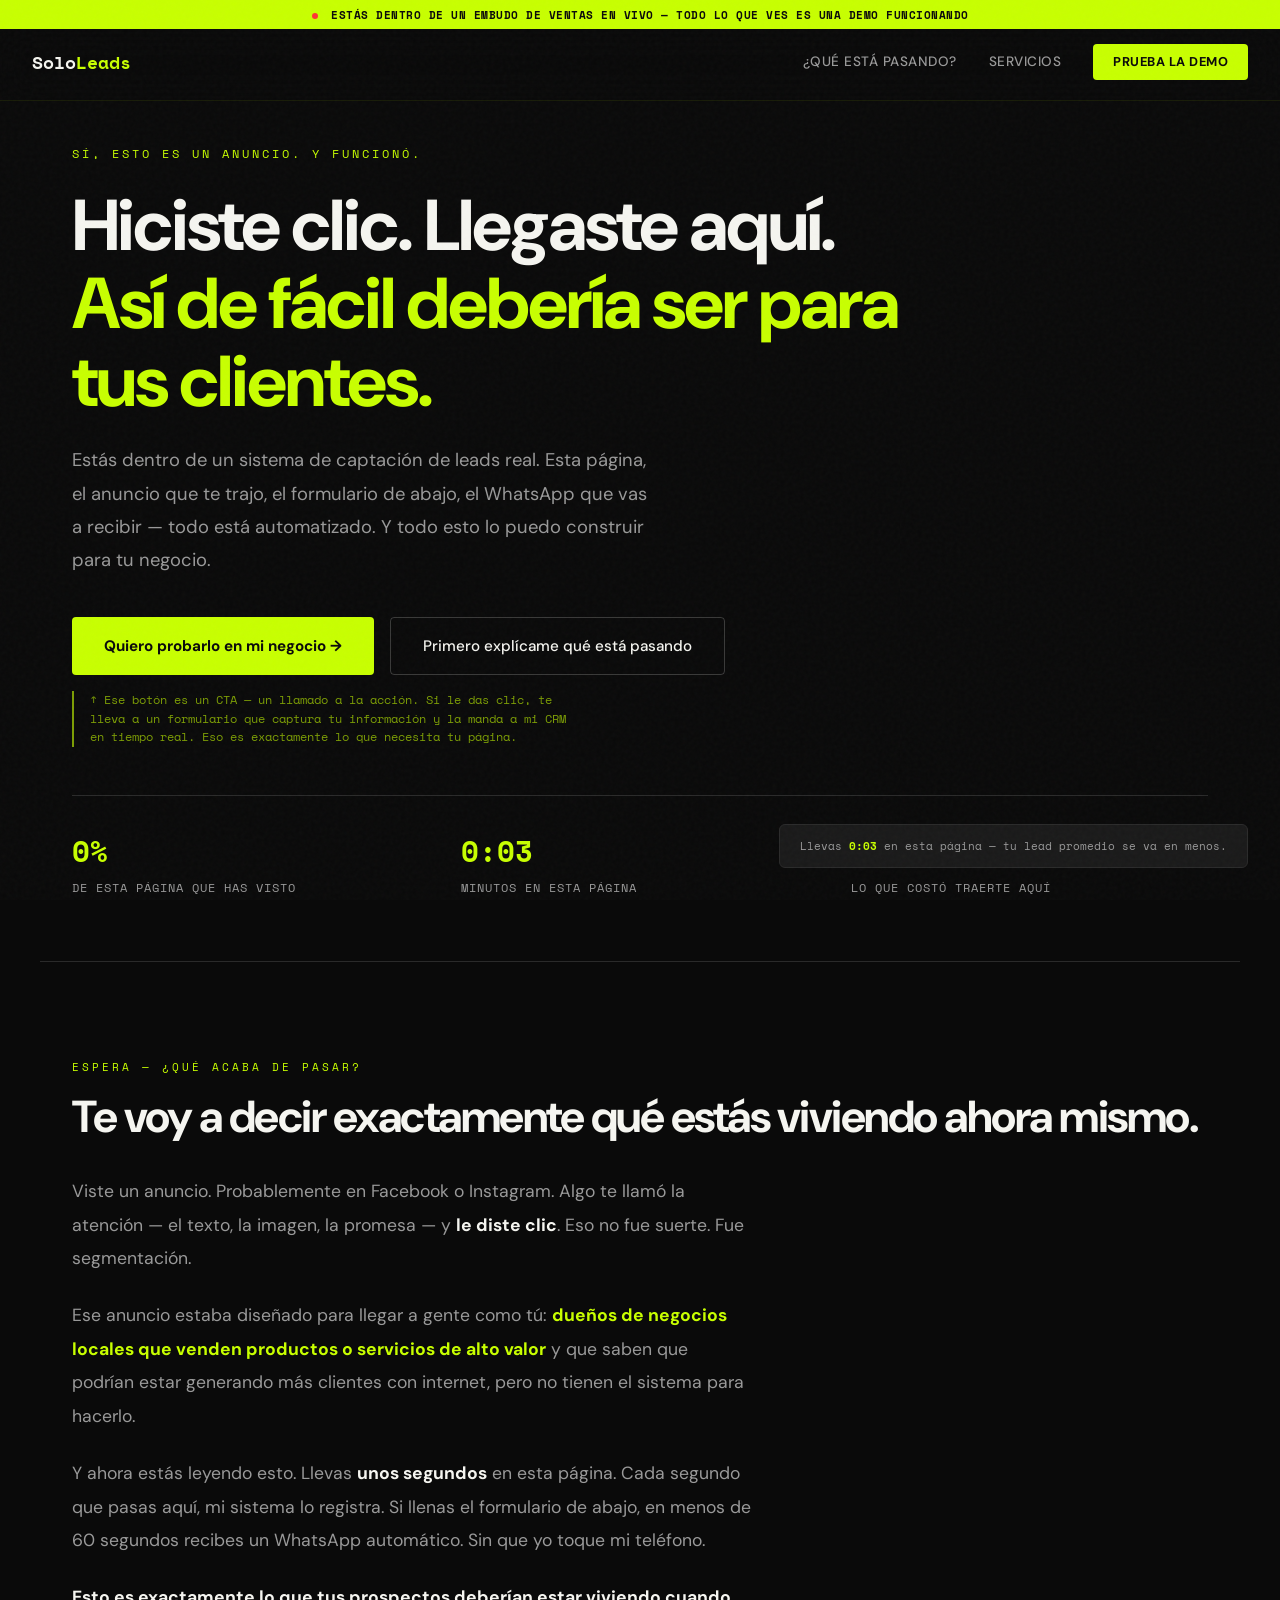
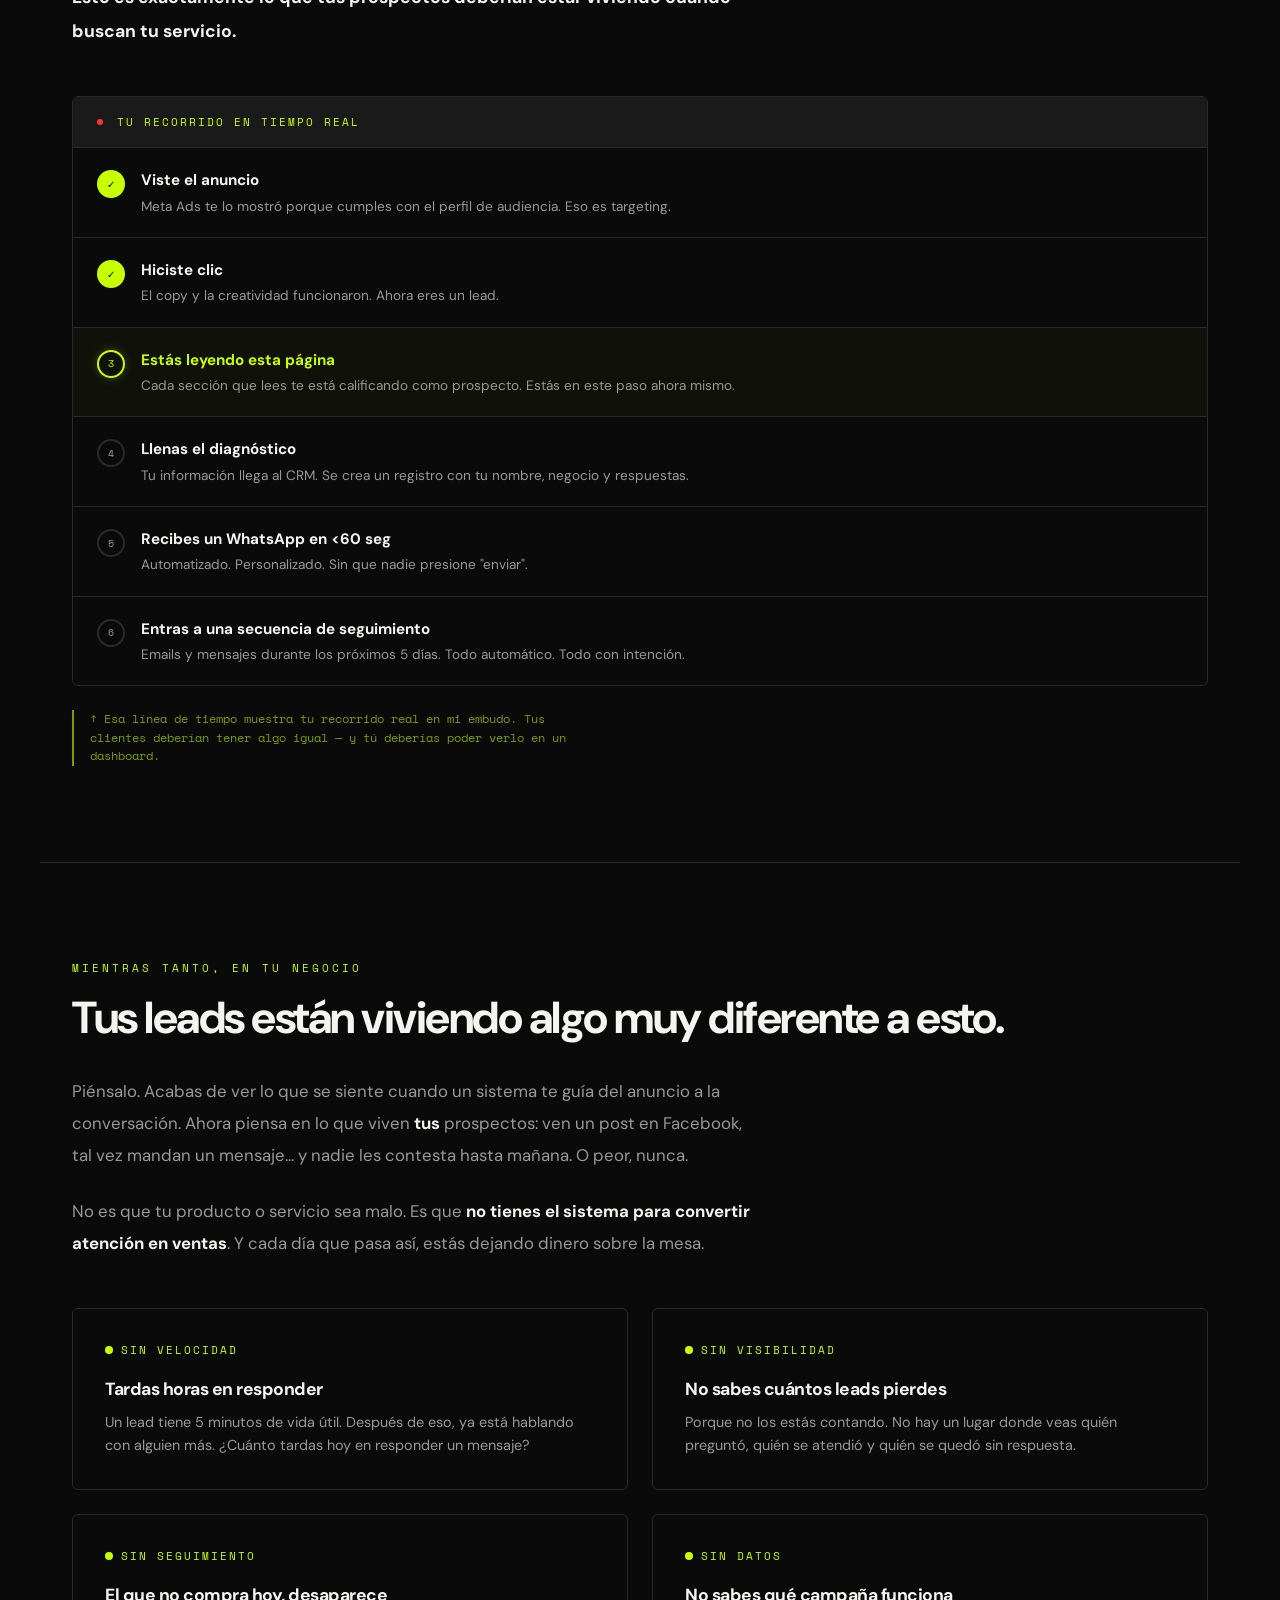
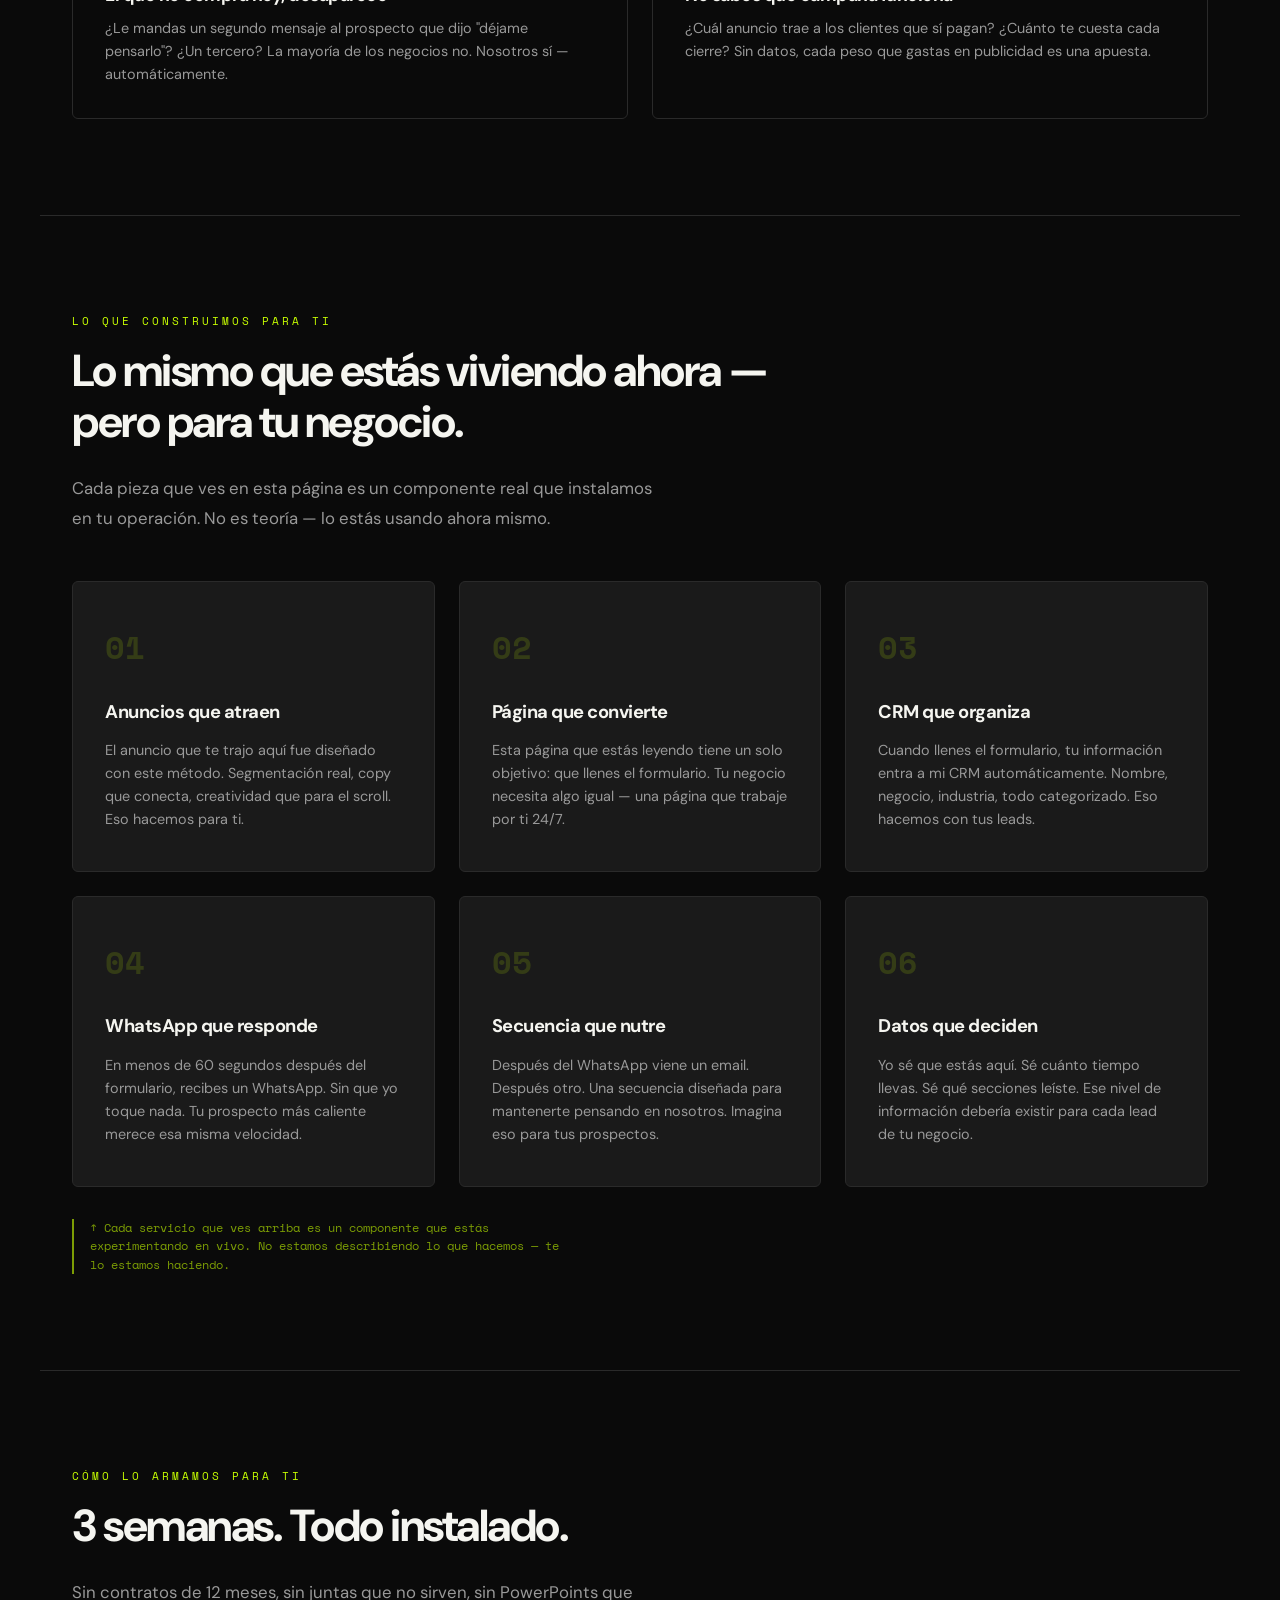
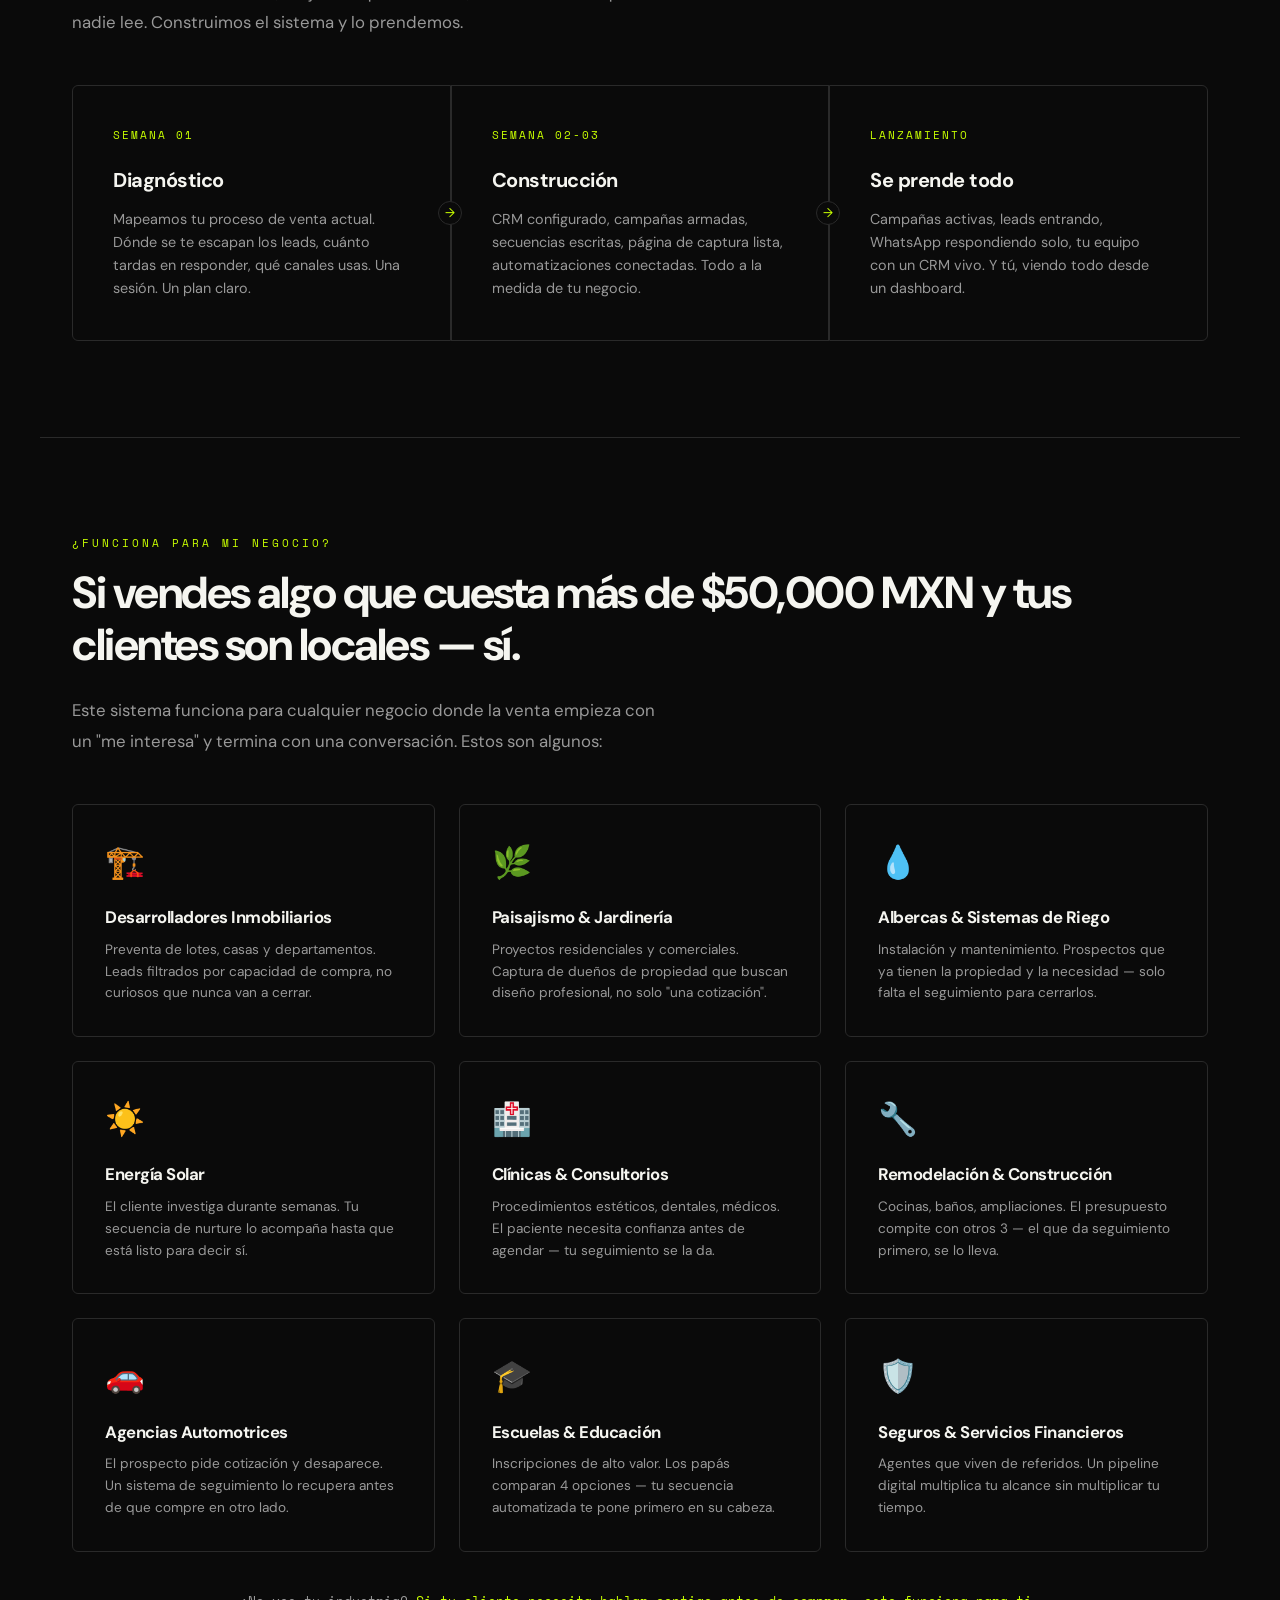
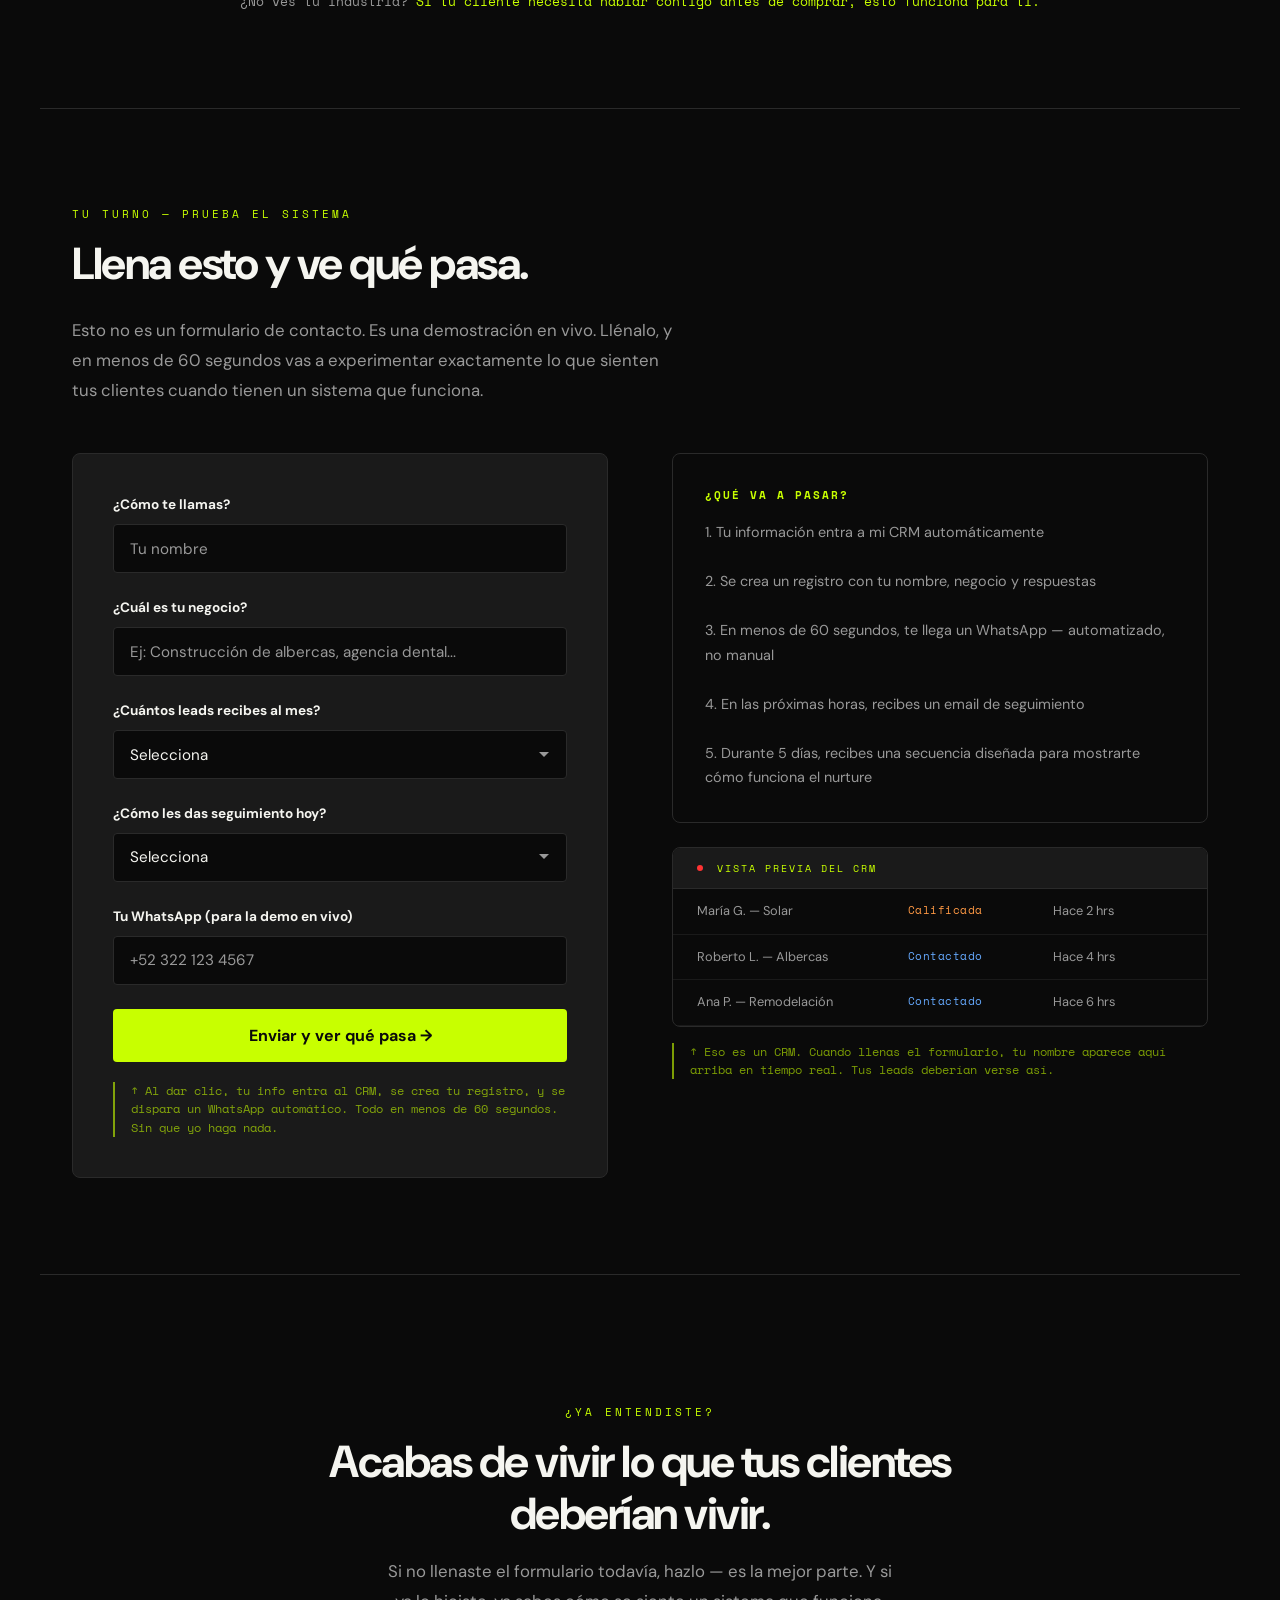
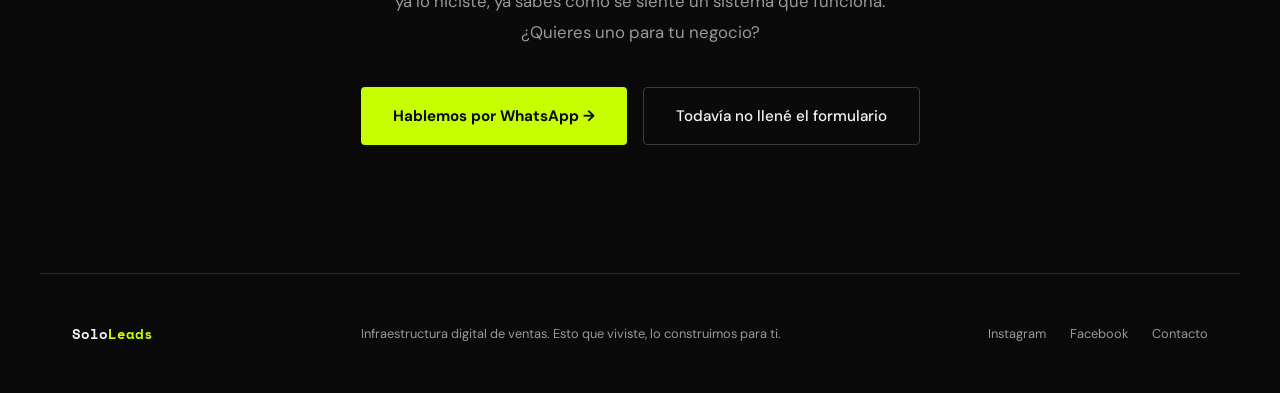
==== index.html @ e49465b1 "Extract CSS to styles.css and clean up HTML Co-Authored-By: Claude Sonnet 4.6 <noreply@anthropic.com" ====
<!DOCTYPE html>
<html lang="es">
<head>
    <meta charset="UTF-8">
    <meta name="viewport" content="width=device-width, initial-scale=1.0">
    <title>SoloLeads — Estás viendo una demo en vivo</title>
    <link rel="preconnect" href="https://fonts.googleapis.com">
    <link rel="preconnect" href="https://fonts.gstatic.com" crossorigin>
    <link href="https://fonts.googleapis.com/css2?family=DM+Sans:ital,opsz,wght@0,9..40,400;0,9..40,500;0,9..40,700;1,9..40,400&family=Space+Mono:wght@400;700&display=swap" rel="stylesheet">
    <link rel="stylesheet" href="styles.css">
    <!-- Start of HubSpot Embed Code -->
    <script type="text/javascript" id="hs-script-loader" async defer src="//js-na1.hs-scripts.com/51205225.js"></script>
    <!-- End of HubSpot Embed Code -->
</head>
<body>

    <!-- LIVE TICKER -->
    <div class="live-ticker">
        <span class="live-dot"></span>
        ESTÁS DENTRO DE UN EMBUDO DE VENTAS EN VIVO — TODO LO QUE VES ES UNA DEMO FUNCIONANDO
    </div>

    <!-- NAV -->
    <nav style="top: 24px;">
        <div class="logo">Solo<span>Leads</span></div>
        <div class="nav-links">
            <a href="#que-paso">¿Qué está pasando?</a>
            <a href="#servicios">Servicios</a>
            <a href="#diagnostico" class="nav-cta">Prueba la demo</a>
        </div>
    </nav>

    <!-- TIME ON PAGE -->
    <div class="time-badge">
        Llevas <span id="timeOnPage">0:00</span> en esta página — tu lead promedio se va en menos.
    </div>

    <!-- HERO -->
    <div class="hero">
        <div class="hero-tag">Sí, esto es un anuncio. Y funcionó.</div>
        <h1>Hiciste clic. Llegaste aquí. <em>Así de fácil debería ser para tus clientes.</em></h1>
        <p class="hero-sub">Estás dentro de un sistema de captación de leads real. Esta página, el anuncio que te trajo, el formulario de abajo, el WhatsApp que vas a recibir — todo está automatizado. Y todo esto lo puedo construir para tu negocio.</p>
        <div class="hero-ctas">
            <a href="#diagnostico" class="btn-primary">Quiero probarlo en mi negocio →</a>
            <a href="#que-paso" class="btn-secondary">Primero explícame qué está pasando</a>
        </div>
        <div class="meta-note">
            ↑ Ese botón es un CTA — un llamado a la acción. Si le das clic, te lleva a un formulario que captura tu información y la manda a mi CRM en tiempo real. Eso es exactamente lo que necesita tu página.
        </div>
        <div class="stats-bar">
            <div class="stat-item">
                <div class="stat-num" id="scrollPercent">0%</div>
                <div class="stat-label">De esta página que has visto</div>
            </div>
            <div class="stat-item">
                <div class="stat-num" id="timeOnPageHero">0:00</div>
                <div class="stat-label">Minutos en esta página</div>
            </div>
            <div class="stat-item">
                <div class="stat-num">$—</div>
                <div class="stat-label">Lo que costó traerte aquí</div>
            </div>
        </div>
    </div>

    <!-- FOURTH WALL — WHAT JUST HAPPENED -->
    <section class="fourth-wall reveal" id="que-paso">
        <div class="section-tag">Espera — ¿qué acaba de pasar?</div>
        <h2 class="section-title">Te voy a decir exactamente qué estás viviendo ahora mismo.</h2>
        <div class="fw-narrative">
            <p>Viste un anuncio. Probablemente en Facebook o Instagram. Algo te llamó la atención — el texto, la imagen, la promesa — y <strong>le diste clic</strong>. Eso no fue suerte. Fue segmentación.</p>
            <p>Ese anuncio estaba diseñado para llegar a gente como tú: <span class="highlight">dueños de negocios locales que venden productos o servicios de alto valor</span> y que saben que podrían estar generando más clientes con internet, pero no tienen el sistema para hacerlo.</p>
            <p>Y ahora estás leyendo esto. Llevas <strong id="inlineTime">unos segundos</strong> en esta página. Cada segundo que pasas aquí, mi sistema lo registra. Si llenas el formulario de abajo, en menos de 60 segundos recibes un WhatsApp automático. Sin que yo toque mi teléfono.</p>
            <p><strong>Esto es exactamente lo que tus prospectos deberían estar viviendo cuando buscan tu servicio.</strong></p>
        </div>

        <!-- LIVE FUNNEL TRACKER -->
        <div class="fw-timeline">
            <div class="fw-timeline-header"><span class="live-dot"></span> Tu recorrido en tiempo real</div>
            <div class="fw-step completed" id="step-ad">
                <div class="fw-step-marker">✓</div>
                <div class="fw-step-content">
                    <h4>Viste el anuncio</h4>
                    <p>Meta Ads te lo mostró porque cumples con el perfil de audiencia. Eso es targeting.</p>
                </div>
            </div>
            <div class="fw-step completed" id="step-click">
                <div class="fw-step-marker">✓</div>
                <div class="fw-step-content">
                    <h4>Hiciste clic</h4>
                    <p>El copy y la creatividad funcionaron. Ahora eres un lead.</p>
                </div>
            </div>
            <div class="fw-step active" id="step-page">
                <div class="fw-step-marker">3</div>
                <div class="fw-step-content">
                    <h4>Estás leyendo esta página</h4>
                    <p>Cada sección que lees te está calificando como prospecto. Estás en este paso ahora mismo.</p>
                </div>
            </div>
            <div class="fw-step" id="step-form">
                <div class="fw-step-marker">4</div>
                <div class="fw-step-content">
                    <h4>Llenas el diagnóstico</h4>
                    <p>Tu información llega al CRM. Se crea un registro con tu nombre, negocio y respuestas.</p>
                </div>
            </div>
            <div class="fw-step" id="step-whatsapp">
                <div class="fw-step-marker">5</div>
                <div class="fw-step-content">
                    <h4>Recibes un WhatsApp en &lt;60 seg</h4>
                    <p>Automatizado. Personalizado. Sin que nadie presione "enviar".</p>
                </div>
            </div>
            <div class="fw-step" id="step-sequence">
                <div class="fw-step-marker">6</div>
                <div class="fw-step-content">
                    <h4>Entras a una secuencia de seguimiento</h4>
                    <p>Emails y mensajes durante los próximos 5 días. Todo automático. Todo con intención.</p>
                </div>
            </div>
        </div>
        <div class="meta-note" style="margin-top: 1.5rem;">
            ↑ Esa línea de tiempo muestra tu recorrido real en mi embudo. Tus clientes deberían tener algo igual — y tú deberías poder verlo en un dashboard.
        </div>
    </section>

    <!-- PROBLEM -->
    <section class="problem reveal" id="problema">
        <div class="section-tag">Mientras tanto, en tu negocio</div>
        <h2 class="section-title">Tus leads están viviendo algo muy diferente a esto.</h2>
        <div class="problem-narrative">
            <p>Piénsalo. Acabas de ver lo que se siente cuando un sistema te guía del anuncio a la conversación. Ahora piensa en lo que viven <strong>tus</strong> prospectos: ven un post en Facebook, tal vez mandan un mensaje... y nadie les contesta hasta mañana. O peor, nunca.</p>
            <p>No es que tu producto o servicio sea malo. Es que <strong>no tienes el sistema para convertir atención en ventas</strong>. Y cada día que pasa así, estás dejando dinero sobre la mesa.</p>
        </div>
        <div class="problem-grid">
            <div class="problem-item">
                <div class="problem-icon">Sin velocidad</div>
                <h3>Tardas horas en responder</h3>
                <p>Un lead tiene 5 minutos de vida útil. Después de eso, ya está hablando con alguien más. ¿Cuánto tardas hoy en responder un mensaje?</p>
            </div>
            <div class="problem-item">
                <div class="problem-icon">Sin visibilidad</div>
                <h3>No sabes cuántos leads pierdes</h3>
                <p>Porque no los estás contando. No hay un lugar donde veas quién preguntó, quién se atendió y quién se quedó sin respuesta.</p>
            </div>
            <div class="problem-item">
                <div class="problem-icon">Sin seguimiento</div>
                <h3>El que no compra hoy, desaparece</h3>
                <p>¿Le mandas un segundo mensaje al prospecto que dijo "déjame pensarlo"? ¿Un tercero? La mayoría de los negocios no. Nosotros sí — automáticamente.</p>
            </div>
            <div class="problem-item">
                <div class="problem-icon">Sin datos</div>
                <h3>No sabes qué campaña funciona</h3>
                <p>¿Cuál anuncio trae a los clientes que sí pagan? ¿Cuánto te cuesta cada cierre? Sin datos, cada peso que gastas en publicidad es una apuesta.</p>
            </div>
        </div>
    </section>

    <!-- SERVICES -->
    <section class="services reveal" id="servicios">
        <div class="section-tag">Lo que construimos para ti</div>
        <h2 class="section-title">Lo mismo que estás viviendo ahora — <br>pero para tu negocio.</h2>
        <p class="section-desc">Cada pieza que ves en esta página es un componente real que instalamos en tu operación. No es teoría — lo estás usando ahora mismo.</p>
        <div class="services-grid">
            <div class="service-card">
                <div class="service-num">01</div>
                <h3>Anuncios que atraen</h3>
                <p>El anuncio que te trajo aquí fue diseñado con este método. Segmentación real, copy que conecta, creatividad que para el scroll. Eso hacemos para ti.</p>
            </div>
            <div class="service-card">
                <div class="service-num">02</div>
                <h3>Página que convierte</h3>
                <p>Esta página que estás leyendo tiene un solo objetivo: que llenes el formulario. Tu negocio necesita algo igual — una página que trabaje por ti 24/7.</p>
            </div>
            <div class="service-card">
                <div class="service-num">03</div>
                <h3>CRM que organiza</h3>
                <p>Cuando llenes el formulario, tu información entra a mi CRM automáticamente. Nombre, negocio, industria, todo categorizado. Eso hacemos con tus leads.</p>
            </div>
            <div class="service-card">
                <div class="service-num">04</div>
                <h3>WhatsApp que responde</h3>
                <p>En menos de 60 segundos después del formulario, recibes un WhatsApp. Sin que yo toque nada. Tu prospecto más caliente merece esa misma velocidad.</p>
            </div>
            <div class="service-card">
                <div class="service-num">05</div>
                <h3>Secuencia que nutre</h3>
                <p>Después del WhatsApp viene un email. Después otro. Una secuencia diseñada para mantenerte pensando en nosotros. Imagina eso para tus prospectos.</p>
            </div>
            <div class="service-card">
                <div class="service-num">06</div>
                <h3>Datos que deciden</h3>
                <p>Yo sé que estás aquí. Sé cuánto tiempo llevas. Sé qué secciones leíste. Ese nivel de información debería existir para cada lead de tu negocio.</p>
            </div>
        </div>
        <div class="meta-note" style="margin-top: 2rem;">
            ↑ Cada servicio que ves arriba es un componente que estás experimentando en vivo. No estamos describiendo lo que hacemos — te lo estamos haciendo.
        </div>
    </section>

    <!-- PROCESS -->
    <section class="process reveal" id="proceso">
        <div class="section-tag">Cómo lo armamos para ti</div>
        <h2 class="section-title">3 semanas. Todo instalado.</h2>
        <p class="section-desc">Sin contratos de 12 meses, sin juntas que no sirven, sin PowerPoints que nadie lee. Construimos el sistema y lo prendemos.</p>
        <div class="process-steps">
            <div class="step">
                <div class="step-num">Semana 01</div>
                <h3>Diagnóstico</h3>
                <p>Mapeamos tu proceso de venta actual. Dónde se te escapan los leads, cuánto tardas en responder, qué canales usas. Una sesión. Un plan claro.</p>
                <div class="step-arrow">→</div>
            </div>
            <div class="step">
                <div class="step-num">Semana 02-03</div>
                <h3>Construcción</h3>
                <p>CRM configurado, campañas armadas, secuencias escritas, página de captura lista, automatizaciones conectadas. Todo a la medida de tu negocio.</p>
                <div class="step-arrow">→</div>
            </div>
            <div class="step">
                <div class="step-num">Lanzamiento</div>
                <h3>Se prende todo</h3>
                <p>Campañas activas, leads entrando, WhatsApp respondiendo solo, tu equipo con un CRM vivo. Y tú, viendo todo desde un dashboard.</p>
            </div>
        </div>
    </section>

    <!-- INDUSTRIES -->
    <section class="industries reveal" id="industrias">
        <div class="section-tag">¿Funciona para mi negocio?</div>
        <h2 class="section-title">Si vendes algo que cuesta más de $50,000 MXN y tus clientes son locales — sí.</h2>
        <p class="section-desc">Este sistema funciona para cualquier negocio donde la venta empieza con un "me interesa" y termina con una conversación. Estos son algunos:</p>
        <div class="industries-grid">
            <div class="industry-card">
                <div class="industry-emoji">🏗️</div>
                <h3>Desarrolladores Inmobiliarios</h3>
                <p>Preventa de lotes, casas y departamentos. Leads filtrados por capacidad de compra, no curiosos que nunca van a cerrar.</p>
            </div>
            <div class="industry-card">
                <div class="industry-emoji">🌿</div>
                <h3>Paisajismo & Jardinería</h3>
                <p>Proyectos residenciales y comerciales. Captura de dueños de propiedad que buscan diseño profesional, no solo "una cotización".</p>
            </div>
            <div class="industry-card">
                <div class="industry-emoji">💧</div>
                <h3>Albercas & Sistemas de Riego</h3>
                <p>Instalación y mantenimiento. Prospectos que ya tienen la propiedad y la necesidad — solo falta el seguimiento para cerrarlos.</p>
            </div>
            <div class="industry-card">
                <div class="industry-emoji">☀️</div>
                <h3>Energía Solar</h3>
                <p>El cliente investiga durante semanas. Tu secuencia de nurture lo acompaña hasta que está listo para decir sí.</p>
            </div>
            <div class="industry-card">
                <div class="industry-emoji">🏥</div>
                <h3>Clínicas & Consultorios</h3>
                <p>Procedimientos estéticos, dentales, médicos. El paciente necesita confianza antes de agendar — tu seguimiento se la da.</p>
            </div>
            <div class="industry-card">
                <div class="industry-emoji">🔧</div>
                <h3>Remodelación & Construcción</h3>
                <p>Cocinas, baños, ampliaciones. El presupuesto compite con otros 3 — el que da seguimiento primero, se lo lleva.</p>
            </div>
            <div class="industry-card">
                <div class="industry-emoji">🚗</div>
                <h3>Agencias Automotrices</h3>
                <p>El prospecto pide cotización y desaparece. Un sistema de seguimiento lo recupera antes de que compre en otro lado.</p>
            </div>
            <div class="industry-card">
                <div class="industry-emoji">🎓</div>
                <h3>Escuelas & Educación</h3>
                <p>Inscripciones de alto valor. Los papás comparan 4 opciones — tu secuencia automatizada te pone primero en su cabeza.</p>
            </div>
            <div class="industry-card">
                <div class="industry-emoji">🛡️</div>
                <h3>Seguros & Servicios Financieros</h3>
                <p>Agentes que viven de referidos. Un pipeline digital multiplica tu alcance sin multiplicar tu tiempo.</p>
            </div>
        </div>
        <div class="industries-note">¿No ves tu industria? <span>Si tu cliente necesita hablar contigo antes de comprar, esto funciona para ti.</span></div>
    </section>

    <!-- DIAGNOSTIC FORM — THE LIVE DEMO -->
    <section class="diagnostic reveal" id="diagnostico">
        <div class="section-tag">Tu turno — prueba el sistema</div>
        <h2 class="section-title">Llena esto y ve qué pasa.</h2>
        <p class="section-desc">Esto no es un formulario de contacto. Es una demostración en vivo. Llénalo, y en menos de 60 segundos vas a experimentar exactamente lo que sienten tus clientes cuando tienen un sistema que funciona.</p>

        <div class="diagnostic-wrapper">
            <div>
                <div class="diag-form" id="diagForm">
                    <div class="diag-field">
                        <label>¿Cómo te llamas?</label>
                        <input type="text" placeholder="Tu nombre" id="fieldName">
                    </div>
                    <div class="diag-field">
                        <label>¿Cuál es tu negocio?</label>
                        <input type="text" placeholder="Ej: Construcción de albercas, agencia dental..." id="fieldBiz">
                    </div>
                    <div class="diag-field">
                        <label>¿Cuántos leads recibes al mes?</label>
                        <select id="fieldLeads">
                            <option value="" disabled selected>Selecciona</option>
                            <option value="0-10">0-10 (casi nada)</option>
                            <option value="10-30">10-30 (algunos)</option>
                            <option value="30-100">30-100 (buen flujo)</option>
                            <option value="100+">100+ (bastantes)</option>
                        </select>
                    </div>
                    <div class="diag-field">
                        <label>¿Cómo les das seguimiento hoy?</label>
                        <select id="fieldFollowup">
                            <option value="" disabled selected>Selecciona</option>
                            <option value="manual">Manual — cuando me acuerdo</option>
                            <option value="whatsapp">Les mando WhatsApp uno por uno</option>
                            <option value="crm">Tengo un CRM básico</option>
                            <option value="nada">Honestamente... no les doy</option>
                        </select>
                    </div>
                    <div class="diag-field">
                        <label>Tu WhatsApp (para la demo en vivo)</label>
                        <input type="tel" placeholder="+52 322 123 4567" id="fieldPhone">
                    </div>
                    <button class="diag-submit" onclick="submitDiag()">Enviar y ver qué pasa →</button>
                    <div class="meta-note" style="margin-top: 1.25rem;">
                        ↑ Al dar clic, tu info entra al CRM, se crea tu registro, y se dispara un WhatsApp automático. Todo en menos de 60 segundos. Sin que yo haga nada.
                    </div>
                </div>
            </div>

            <div class="diag-sidebar">
                <div class="diag-sidebar-card">
                    <h4>¿Qué va a pasar?</h4>
                    <p>1. Tu información entra a mi CRM automáticamente<br><br>2. Se crea un registro con tu nombre, negocio y respuestas<br><br>3. En menos de 60 segundos, te llega un WhatsApp — automatizado, no manual<br><br>4. En las próximas horas, recibes un email de seguimiento<br><br>5. Durante 5 días, recibes una secuencia diseñada para mostrarte cómo funciona el nurture</p>
                </div>

                <div class="crm-preview">
                    <div class="crm-header"><span class="live-dot"></span> Vista previa del CRM</div>
                    <div class="crm-row">
                        <span>María G. — Solar</span>
                        <span class="status status-qualified">Calificada</span>
                        <span>Hace 2 hrs</span>
                    </div>
                    <div class="crm-row">
                        <span>Roberto L. — Albercas</span>
                        <span class="status status-contacted">Contactado</span>
                        <span>Hace 4 hrs</span>
                    </div>
                    <div class="crm-row you" id="crmYou" style="display: none;">
                        <span id="crmYouName">Tú — Tu negocio</span>
                        <span class="status status-new">● Nuevo</span>
                        <span>Ahora</span>
                    </div>
                    <div class="crm-row">
                        <span>Ana P. — Remodelación</span>
                        <span class="status status-contacted">Contactado</span>
                        <span>Hace 6 hrs</span>
                    </div>
                </div>
                <div class="meta-note" style="margin-top: 1rem;">
                    ↑ Eso es un CRM. Cuando llenas el formulario, tu nombre aparece aquí arriba en tiempo real. Tus leads deberían verse así.
                </div>
            </div>
        </div>
    </section>

    <!-- CTA -->
    <section class="cta-section reveal" id="contacto">
        <div class="section-tag">¿Ya entendiste?</div>
        <h2 class="section-title">Acabas de vivir lo que tus clientes deberían vivir.</h2>
        <p class="section-desc">Si no llenaste el formulario todavía, hazlo — es la mejor parte. Y si ya lo hiciste, ya sabes cómo se siente un sistema que funciona. ¿Quieres uno para tu negocio?</p>
        <div class="cta-buttons">
            <a href="https://wa.me/TUNUMERO?text=Vi%20la%20demo%20de%20SoloLeads%20y%20quiero%20platicar%20sobre%20mi%20negocio" class="btn-primary" target="_blank">Hablemos por WhatsApp →</a>
            <a href="#diagnostico" class="btn-secondary">Todavía no llené el formulario</a>
        </div>
    </section>

    <!-- FOOTER -->
    <footer>
        <div class="footer-logo">Solo<span>Leads</span></div>
        <div class="footer-text">Infraestructura digital de ventas. Esto que viviste, lo construimos para ti.</div>
        <div class="footer-links">
            <a href="https://instagram.com/sololeads.mx" target="_blank">Instagram</a>
            <a href="https://facebook.com/sololeads.mx" target="_blank">Facebook</a>
            <a href="mailto:hola@sololeads.mx">Contacto</a>
        </div>
    </footer>

    <!-- POST-SUBMIT OVERLAY -->
    <div class="submit-overlay" id="submitOverlay">
        <div class="submit-content">
            <h2>Listo. <em>Ya estás en mi sistema.</em></h2>
            <p>Tu información acaba de entrar a mi CRM. En los próximos segundos, vas a ver cómo se activa cada pieza del embudo — en tiempo real.</p>

            <div class="submit-steps">
                <div class="submit-step done" id="ov-step-1">
                    <div class="submit-step-icon done">✓</div>
                    <span>Formulario recibido — tu registro se creó en el CRM</span>
                </div>
                <div class="submit-step pending" id="ov-step-2">
                    <div class="submit-step-icon">2</div>
                    <span>Enviando WhatsApp automatizado...</span>
                </div>
                <div class="submit-step pending" id="ov-step-3">
                    <div class="submit-step-icon">3</div>
                    <span>Programando secuencia de emails (5 días)</span>
                </div>
                <div class="submit-step pending" id="ov-step-4">
                    <div class="submit-step-icon">4</div>
                    <span>Tu lead score: calculando...</span>
                </div>
            </div>

            <p style="margin-top: 2rem;">Revisa tu WhatsApp. <span class="highlight">Eso es velocidad de respuesta.</span></p>
            <p>Todo lo que acabas de vivir — desde el anuncio hasta este momento — es exactamente lo que construimos para negocios como el tuyo. <strong>¿Quieres uno?</strong></p>

            <div class="cta-buttons" style="margin-top: 2rem;">
                <a href="https://wa.me/TUNUMERO?text=Acabo%20de%20probar%20la%20demo%20de%20SoloLeads%20%E2%80%94%20quiero%20esto%20para%20mi%20negocio" class="btn-primary" target="_blank">Sí, quiero esto para mi negocio →</a>
                <button class="btn-secondary" onclick="closeOverlay()">Cerrar y seguir viendo</button>
            </div>
        </div>
    </div>

    <script>
        // ===== TIME ON PAGE =====
        let seconds = 0;
        function formatTime(s) {
            const m = Math.floor(s / 60);
            const sec = s % 60;
            return m + ':' + (sec < 10 ? '0' : '') + sec;
        }
        setInterval(() => {
            seconds++;
            const t = formatTime(seconds);
            document.getElementById('timeOnPage').textContent = t;
            document.getElementById('timeOnPageHero').textContent = t;

            // Update inline time reference
            const inlineEl = document.getElementById('inlineTime');
            if (seconds < 30) inlineEl.textContent = 'unos segundos';
            else if (seconds < 60) inlineEl.textContent = 'medio minuto';
            else if (seconds < 120) inlineEl.textContent = 'más de un minuto';
            else inlineEl.textContent = 'más de ' + Math.floor(seconds / 60) + ' minutos';
        }, 1000);

        // ===== SCROLL PERCENT =====
        window.addEventListener('scroll', () => {
            const scrollTop = window.scrollY;
            const docHeight = document.documentElement.scrollHeight - window.innerHeight;
            const percent = Math.round((scrollTop / docHeight) * 100);
            document.getElementById('scrollPercent').textContent = percent + '%';
        });

        // ===== SCROLL REVEAL =====
        const reveals = document.querySelectorAll('.reveal');
        const observer = new IntersectionObserver((entries) => {
            entries.forEach(entry => {
                if (entry.isIntersecting) {
                    entry.target.classList.add('active');
                }
            });
        }, { threshold: 0.1 });
        reveals.forEach(el => observer.observe(el));

        // ===== FORM SUBMISSION =====
        function submitDiag() {
            const name = document.getElementById('fieldName').value.trim();
            const biz = document.getElementById('fieldBiz').value.trim();
            const phone = document.getElementById('fieldPhone').value.trim();

            if (!name || !biz || !phone) {
                alert('Llena todos los campos — es parte de la demo.');
                return;
            }

            // Show name in CRM preview
            const crmYou = document.getElementById('crmYou');
            const crmYouName = document.getElementById('crmYouName');
            crmYouName.textContent = name + ' — ' + biz;
            crmYou.style.display = 'grid';

            // Update funnel tracker
            document.getElementById('step-form').classList.add('completed');
            document.getElementById('step-form').querySelector('.fw-step-marker').textContent = '✓';

            // Show overlay
            document.getElementById('submitOverlay').classList.add('visible');

            // Animate overlay steps
            setTimeout(() => {
                const s2 = document.getElementById('ov-step-2');
                s2.classList.remove('pending');
                s2.classList.add('done');
                s2.querySelector('.submit-step-icon').classList.add('done');
                s2.querySelector('.submit-step-icon').textContent = '✓';
                s2.querySelector('span').textContent = 'WhatsApp enviado a ' + phone;

                document.getElementById('step-whatsapp').classList.add('completed');
                document.getElementById('step-whatsapp').querySelector('.fw-step-marker').textContent = '✓';
            }, 2000);

            setTimeout(() => {
                const s3 = document.getElementById('ov-step-3');
                s3.classList.remove('pending');
                s3.classList.add('done');
                s3.querySelector('.submit-step-icon').classList.add('done');
                s3.querySelector('.submit-step-icon').textContent = '✓';
                s3.querySelector('span').textContent = 'Secuencia de 5 emails programada';

                document.getElementById('step-sequence').classList.add('active');
            }, 3500);

            setTimeout(() => {
                const s4 = document.getElementById('ov-step-4');
                s4.classList.remove('pending');
                s4.classList.add('done');
                s4.querySelector('.submit-step-icon').classList.add('done');
                s4.querySelector('.submit-step-icon').textContent = '✓';
                s4.querySelector('span').textContent = 'Lead score: Alta intención — ' + name + ', prioridad de contacto';
            }, 5000);
        }

        function closeOverlay() {
            document.getElementById('submitOverlay').classList.remove('visible');
        }

        // ===== LIVE CRM UPDATE ON NAME INPUT =====
        document.getElementById('fieldName').addEventListener('input', function() {
            const name = this.value.trim();
            const biz = document.getElementById('fieldBiz').value.trim() || 'Tu negocio';
            if (name.length > 1) {
                const crmYou = document.getElementById('crmYou');
                const crmYouName = document.getElementById('crmYouName');
                crmYouName.textContent = name + ' — ' + biz;
                crmYou.style.display = 'grid';
            }
        });

        document.getElementById('fieldBiz').addEventListener('input', function() {
            const name = document.getElementById('fieldName').value.trim() || 'Tú';
            const biz = this.value.trim();
            if (biz.length > 1) {
                document.getElementById('crmYouName').textContent = name + ' — ' + biz;
            }
        });
    </script>

</body>
</html>
---- styles.css ----
:root {
    --black: #0a0a0a;
    --white: #f5f5f0;
    --accent: #c8ff00;
    --accent-dim: #a8d600;
    --gray-dark: #1a1a1a;
    --gray-mid: #2a2a2a;
    --gray-text: #999;
    --font-body: 'DM Sans', sans-serif;
    --font-mono: 'Space Mono', monospace;
}

* { margin: 0; padding: 0; box-sizing: border-box; }
html { scroll-behavior: smooth; }

body {
    font-family: var(--font-body);
    background: var(--black);
    color: var(--white);
    line-height: 1.6;
    overflow-x: hidden;
}

/* NAV */
nav {
    position: fixed;
    top: 0;
    width: 100%;
    z-index: 100;
    padding: 1.25rem 2rem;
    display: flex;
    justify-content: space-between;
    align-items: center;
    background: rgba(10,10,10,0.9);
    backdrop-filter: blur(20px);
    border-bottom: 1px solid rgba(200,255,0,0.08);
}

.logo {
    font-family: var(--font-mono);
    font-size: 1.1rem;
    font-weight: 700;
    color: var(--white);
}

.logo span { color: var(--accent); }

nav a {
    color: var(--gray-text);
    text-decoration: none;
    font-size: 0.85rem;
    font-weight: 500;
    letter-spacing: 0.5px;
    text-transform: uppercase;
    transition: color 0.3s;
}

nav a:hover { color: var(--accent); }

.nav-links {
    display: flex;
    gap: 2rem;
    align-items: center;
}

.nav-cta {
    background: var(--accent) !important;
    color: var(--black) !important;
    padding: 0.5rem 1.25rem;
    border-radius: 4px;
    font-weight: 700;
    font-size: 0.8rem;
    transition: background 0.3s !important;
}

.nav-cta:hover { background: var(--accent-dim) !important; }

/* LIVE TICKER */
.live-ticker {
    position: fixed;
    top: 0;
    left: 0;
    width: 100%;
    background: var(--accent);
    color: var(--black);
    font-family: var(--font-mono);
    font-size: 0.7rem;
    font-weight: 700;
    text-align: center;
    padding: 0.35rem 1rem;
    z-index: 200;
    letter-spacing: 0.5px;
}

.live-dot {
    display: inline-block;
    width: 6px;
    height: 6px;
    background: #ff3333;
    border-radius: 50%;
    margin-right: 6px;
    animation: pulse 1.5s infinite;
}

@keyframes pulse {
    0%, 100% { opacity: 1; }
    50% { opacity: 0.3; }
}

/* HERO */
.hero {
    min-height: 100vh;
    display: flex;
    flex-direction: column;
    justify-content: center;
    padding: 9rem 2rem 4rem;
    max-width: 1200px;
    margin: 0 auto;
}

.hero-tag {
    font-family: var(--font-mono);
    font-size: 0.75rem;
    color: var(--accent);
    text-transform: uppercase;
    letter-spacing: 3px;
    margin-bottom: 1.5rem;
    opacity: 0;
    animation: fadeUp 0.6s ease forwards 0.2s;
}

.hero h1 {
    font-size: clamp(2.5rem, 6vw, 4.5rem);
    font-weight: 700;
    line-height: 1.08;
    letter-spacing: -2px;
    max-width: 850px;
    margin-bottom: 1.5rem;
    opacity: 0;
    animation: fadeUp 0.6s ease forwards 0.4s;
}

.hero h1 em {
    font-style: normal;
    color: var(--accent);
}

.hero-sub {
    font-size: 1.15rem;
    color: var(--gray-text);
    max-width: 580px;
    line-height: 1.8;
    margin-bottom: 2.5rem;
    opacity: 0;
    animation: fadeUp 0.6s ease forwards 0.6s;
}

.hero-ctas {
    display: flex;
    gap: 1rem;
    flex-wrap: wrap;
    opacity: 0;
    animation: fadeUp 0.6s ease forwards 0.8s;
}

.btn-primary {
    background: var(--accent);
    color: var(--black);
    padding: 1rem 2rem;
    border: none;
    border-radius: 4px;
    font-family: var(--font-body);
    font-size: 0.95rem;
    font-weight: 700;
    cursor: pointer;
    text-decoration: none;
    display: inline-flex;
    align-items: center;
    gap: 0.5rem;
    transition: all 0.3s;
}

.btn-primary:hover {
    background: var(--accent-dim);
    transform: translateY(-1px);
}

.btn-secondary {
    background: transparent;
    color: var(--white);
    padding: 1rem 2rem;
    border: 1px solid rgba(245,245,240,0.2);
    border-radius: 4px;
    font-family: var(--font-body);
    font-size: 0.95rem;
    font-weight: 500;
    cursor: pointer;
    text-decoration: none;
    transition: all 0.3s;
}

.btn-secondary:hover {
    border-color: var(--accent);
    color: var(--accent);
}

/* META ANNOTATION */
.meta-note {
    font-family: var(--font-mono);
    font-size: 0.72rem;
    color: var(--accent);
    opacity: 0.6;
    border-left: 2px solid var(--accent);
    padding-left: 1rem;
    margin-top: 1rem;
    line-height: 1.6;
    max-width: 500px;
}

/* STATS BAR */
.stats-bar {
    border-top: 1px solid var(--gray-mid);
    margin-top: 3rem;
    padding-top: 2rem;
    display: grid;
    grid-template-columns: repeat(3, 1fr);
    gap: 2rem;
    opacity: 0;
    animation: fadeUp 0.6s ease forwards 1s;
}

.stat-item { font-family: var(--font-mono); }

.stat-num {
    font-size: 1.8rem;
    font-weight: 700;
    color: var(--accent);
}

.stat-label {
    font-size: 0.75rem;
    color: var(--gray-text);
    text-transform: uppercase;
    letter-spacing: 1px;
    margin-top: 0.25rem;
}

/* SECTIONS */
section {
    padding: 6rem 2rem;
    max-width: 1200px;
    margin: 0 auto;
}

.section-tag {
    font-family: var(--font-mono);
    font-size: 0.7rem;
    color: var(--accent);
    text-transform: uppercase;
    letter-spacing: 3px;
    margin-bottom: 1rem;
}

.section-title {
    font-size: clamp(1.8rem, 4vw, 2.8rem);
    font-weight: 700;
    letter-spacing: -1.5px;
    line-height: 1.15;
    margin-bottom: 1.5rem;
}

.section-desc {
    color: var(--gray-text);
    font-size: 1.05rem;
    max-width: 600px;
    line-height: 1.8;
}

/* FOURTH WALL SECTION */
.fourth-wall {
    border-top: 1px solid var(--gray-mid);
}

.fw-narrative {
    max-width: 680px;
    margin-top: 2rem;
}

.fw-narrative p {
    color: var(--gray-text);
    font-size: 1.1rem;
    line-height: 1.9;
    margin-bottom: 1.5rem;
}

.fw-narrative strong {
    color: var(--white);
    font-weight: 700;
}

.fw-narrative .highlight {
    color: var(--accent);
    font-weight: 700;
}

.fw-timeline {
    margin-top: 3rem;
    border: 1px solid var(--gray-mid);
    border-radius: 6px;
    overflow: hidden;
}

.fw-timeline-header {
    background: var(--gray-dark);
    padding: 1rem 1.5rem;
    font-family: var(--font-mono);
    font-size: 0.7rem;
    color: var(--accent);
    text-transform: uppercase;
    letter-spacing: 2px;
    display: flex;
    align-items: center;
    gap: 0.5rem;
    border-bottom: 1px solid var(--gray-mid);
}

.fw-step {
    padding: 1.25rem 1.5rem;
    border-bottom: 1px solid var(--gray-mid);
    display: flex;
    align-items: flex-start;
    gap: 1rem;
    transition: background 0.3s;
}

.fw-step:last-child { border-bottom: none; }

.fw-step.active {
    background: rgba(200,255,0,0.03);
}

.fw-step-marker {
    width: 28px;
    height: 28px;
    min-width: 28px;
    border-radius: 50%;
    border: 2px solid var(--gray-mid);
    display: flex;
    align-items: center;
    justify-content: center;
    font-family: var(--font-mono);
    font-size: 0.65rem;
    color: var(--gray-text);
    margin-top: 2px;
    transition: all 0.3s;
}

.fw-step.active .fw-step-marker {
    border-color: var(--accent);
    color: var(--accent);
    box-shadow: 0 0 12px rgba(200,255,0,0.2);
}

.fw-step.completed .fw-step-marker {
    border-color: var(--accent);
    background: var(--accent);
    color: var(--black);
}

.fw-step-content h4 {
    font-size: 0.95rem;
    font-weight: 700;
    margin-bottom: 0.25rem;
}

.fw-step-content p {
    color: var(--gray-text);
    font-size: 0.85rem;
    line-height: 1.5;
}

.fw-step.active .fw-step-content h4 { color: var(--accent); }

/* PROBLEM */
.problem { border-top: 1px solid var(--gray-mid); }

.problem-narrative {
    max-width: 680px;
    margin-top: 2rem;
}

.problem-narrative p {
    color: var(--gray-text);
    font-size: 1.05rem;
    line-height: 1.9;
    margin-bottom: 1.5rem;
}

.problem-narrative strong { color: var(--white); }

.problem-grid {
    display: grid;
    grid-template-columns: 1fr 1fr;
    gap: 1.5rem;
    margin-top: 3rem;
}

.problem-item {
    padding: 2rem;
    border: 1px solid var(--gray-mid);
    border-radius: 6px;
    transition: border-color 0.3s;
}

.problem-item:hover { border-color: rgba(200,255,0,0.3); }

.problem-icon {
    font-family: var(--font-mono);
    font-size: 0.7rem;
    color: var(--accent);
    text-transform: uppercase;
    letter-spacing: 2px;
    margin-bottom: 1rem;
    display: flex;
    align-items: center;
    gap: 0.5rem;
}

.problem-icon::before {
    content: '';
    width: 8px;
    height: 8px;
    background: var(--accent);
    border-radius: 50%;
}

.problem-item h3 {
    font-size: 1.1rem;
    font-weight: 700;
    margin-bottom: 0.5rem;
    letter-spacing: -0.5px;
}

.problem-item p {
    color: var(--gray-text);
    font-size: 0.9rem;
    line-height: 1.6;
}

/* SERVICES */
.services { border-top: 1px solid var(--gray-mid); }

.services-grid {
    display: grid;
    grid-template-columns: repeat(3, 1fr);
    gap: 1.5rem;
    margin-top: 3rem;
}

.service-card {
    background: var(--gray-dark);
    border: 1px solid var(--gray-mid);
    border-radius: 6px;
    padding: 2.5rem 2rem;
    transition: all 0.3s;
    position: relative;
    overflow: hidden;
}

.service-card::before {
    content: '';
    position: absolute;
    top: 0;
    left: 0;
    width: 100%;
    height: 2px;
    background: var(--accent);
    transform: scaleX(0);
    transform-origin: left;
    transition: transform 0.4s ease;
}

.service-card:hover::before { transform: scaleX(1); }
.service-card:hover {
    border-color: rgba(200,255,0,0.2);
    transform: translateY(-2px);
}

.service-num {
    font-family: var(--font-mono);
    font-size: 2rem;
    font-weight: 700;
    color: rgba(200,255,0,0.15);
    margin-bottom: 1.5rem;
}

.service-card h3 {
    font-size: 1.15rem;
    font-weight: 700;
    margin-bottom: 0.75rem;
    letter-spacing: -0.5px;
}

.service-card p {
    color: var(--gray-text);
    font-size: 0.9rem;
    line-height: 1.6;
}

/* PROCESS */
.process { border-top: 1px solid var(--gray-mid); }

.process-steps {
    display: grid;
    grid-template-columns: repeat(3, 1fr);
    gap: 0;
    margin-top: 3rem;
}

.step {
    padding: 2.5rem;
    border: 1px solid var(--gray-mid);
    position: relative;
}

.step:first-child { border-radius: 6px 0 0 6px; }
.step:last-child { border-radius: 0 6px 6px 0; }

.step-num {
    font-family: var(--font-mono);
    font-size: 0.7rem;
    color: var(--accent);
    text-transform: uppercase;
    letter-spacing: 2px;
    margin-bottom: 1.25rem;
}

.step h3 {
    font-size: 1.25rem;
    font-weight: 700;
    margin-bottom: 0.75rem;
    letter-spacing: -0.5px;
}

.step p {
    color: var(--gray-text);
    font-size: 0.9rem;
    line-height: 1.6;
}

.step-arrow {
    position: absolute;
    right: -12px;
    top: 50%;
    transform: translateY(-50%);
    width: 24px;
    height: 24px;
    background: var(--black);
    border: 1px solid var(--gray-mid);
    border-radius: 50%;
    display: flex;
    align-items: center;
    justify-content: center;
    z-index: 2;
    color: var(--accent);
    font-size: 0.8rem;
}

/* INDUSTRIES */
.industries { border-top: 1px solid var(--gray-mid); }

.industries-grid {
    display: grid;
    grid-template-columns: repeat(3, 1fr);
    gap: 1.5rem;
    margin-top: 3rem;
}

.industries-note {
    margin-top: 2.5rem;
    text-align: center;
    font-family: var(--font-mono);
    font-size: 0.8rem;
    color: var(--gray-text);
}

.industries-note span { color: var(--accent); }

.industry-card {
    padding: 2rem;
    border: 1px solid var(--gray-mid);
    border-radius: 6px;
    transition: all 0.3s;
}

.industry-card:hover { border-color: var(--accent); }

.industry-emoji {
    font-size: 2rem;
    margin-bottom: 1rem;
}

.industry-card h3 {
    font-size: 1.05rem;
    font-weight: 700;
    margin-bottom: 0.5rem;
    letter-spacing: -0.5px;
}

.industry-card p {
    color: var(--gray-text);
    font-size: 0.85rem;
    line-height: 1.6;
}

/* DIAGNOSTIC FORM — THE DEMO */
.diagnostic {
    border-top: 1px solid var(--gray-mid);
}

.diagnostic-wrapper {
    display: grid;
    grid-template-columns: 1fr 1fr;
    gap: 4rem;
    margin-top: 3rem;
    align-items: start;
}

.diag-form {
    background: var(--gray-dark);
    border: 1px solid var(--gray-mid);
    border-radius: 8px;
    padding: 2.5rem;
}

.diag-field {
    margin-bottom: 1.5rem;
}

.diag-field label {
    display: block;
    font-size: 0.85rem;
    font-weight: 700;
    margin-bottom: 0.5rem;
    color: var(--white);
}

.diag-field input,
.diag-field select {
    width: 100%;
    padding: 0.85rem 1rem;
    background: var(--black);
    border: 1px solid var(--gray-mid);
    border-radius: 4px;
    color: var(--white);
    font-family: var(--font-body);
    font-size: 0.95rem;
    transition: border-color 0.3s;
    appearance: none;
    -webkit-appearance: none;
}

.diag-field select {
    background-image: url("data:image/svg+xml,%3Csvg xmlns='http://www.w3.org/2000/svg' width='12' height='12' viewBox='0 0 12 12'%3E%3Cpath fill='%23999' d='M6 8L1 3h10z'/%3E%3C/svg%3E");
    background-repeat: no-repeat;
    background-position: right 1rem center;
    padding-right: 2.5rem;
}

.diag-field input:focus,
.diag-field select:focus {
    outline: none;
    border-color: var(--accent);
}

.diag-field input::placeholder {
    color: var(--gray-text);
}

.diag-submit {
    width: 100%;
    background: var(--accent);
    color: var(--black);
    padding: 1rem;
    border: none;
    border-radius: 4px;
    font-family: var(--font-body);
    font-size: 1rem;
    font-weight: 700;
    cursor: pointer;
    transition: all 0.3s;
}

.diag-submit:hover {
    background: var(--accent-dim);
}

.diag-sidebar {
    position: sticky;
    top: 120px;
}

.diag-sidebar-card {
    border: 1px solid var(--gray-mid);
    border-radius: 8px;
    padding: 2rem;
    margin-bottom: 1.5rem;
}

.diag-sidebar-card h4 {
    font-family: var(--font-mono);
    font-size: 0.7rem;
    color: var(--accent);
    text-transform: uppercase;
    letter-spacing: 2px;
    margin-bottom: 1rem;
}

.diag-sidebar-card p {
    color: var(--gray-text);
    font-size: 0.9rem;
    line-height: 1.7;
}

.crm-preview {
    border: 1px solid var(--gray-mid);
    border-radius: 8px;
    overflow: hidden;
}

.crm-header {
    background: var(--gray-dark);
    padding: 0.75rem 1.5rem;
    font-family: var(--font-mono);
    font-size: 0.65rem;
    color: var(--accent);
    text-transform: uppercase;
    letter-spacing: 2px;
    border-bottom: 1px solid var(--gray-mid);
    display: flex;
    align-items: center;
    gap: 0.5rem;
}

.crm-row {
    padding: 0.75rem 1.5rem;
    border-bottom: 1px solid rgba(42,42,42,0.5);
    display: grid;
    grid-template-columns: 1.5fr 1fr 1fr;
    gap: 1rem;
    font-size: 0.8rem;
    color: var(--gray-text);
    transition: all 0.5s;
}

.crm-row.you {
    background: rgba(200,255,0,0.05);
    color: var(--white);
}

.crm-row .status {
    font-family: var(--font-mono);
    font-size: 0.7rem;
    letter-spacing: 0.5px;
}

.status-new { color: var(--accent); }
.status-contacted { color: #66aaff; }
.status-qualified { color: #ff9944; }

/* CTA */
.cta-section {
    border-top: 1px solid var(--gray-mid);
    text-align: center;
    padding: 8rem 2rem;
}

.cta-section .section-title {
    max-width: 650px;
    margin: 0 auto 1rem;
}

.cta-section .section-desc {
    max-width: 520px;
    margin: 0 auto 2.5rem;
}

.cta-buttons {
    display: flex;
    gap: 1rem;
    justify-content: center;
    flex-wrap: wrap;
}

/* FOOTER */
footer {
    border-top: 1px solid var(--gray-mid);
    padding: 3rem 2rem;
    max-width: 1200px;
    margin: 0 auto;
    display: flex;
    justify-content: space-between;
    align-items: center;
}

.footer-logo {
    font-family: var(--font-mono);
    font-size: 0.9rem;
    font-weight: 700;
}

.footer-logo span { color: var(--accent); }

.footer-text {
    color: var(--gray-text);
    font-size: 0.8rem;
}

.footer-links { display: flex; gap: 1.5rem; }

.footer-links a {
    color: var(--gray-text);
    text-decoration: none;
    font-size: 0.8rem;
    transition: color 0.3s;
}

.footer-links a:hover { color: var(--accent); }

/* ANIMATIONS */
@keyframes fadeUp {
    from { opacity: 0; transform: translateY(20px); }
    to { opacity: 1; transform: translateY(0); }
}

.reveal {
    opacity: 0;
    transform: translateY(30px);
    transition: all 0.6s ease;
}

.reveal.active {
    opacity: 1;
    transform: translateY(0);
}

/* TIME ON PAGE COUNTER */
.time-badge {
    position: fixed;
    bottom: 2rem;
    right: 2rem;
    background: var(--gray-dark);
    border: 1px solid var(--gray-mid);
    border-radius: 6px;
    padding: 0.75rem 1.25rem;
    font-family: var(--font-mono);
    font-size: 0.7rem;
    color: var(--gray-text);
    z-index: 100;
    transition: all 0.3s;
}

.time-badge span {
    color: var(--accent);
    font-weight: 700;
}

/* POST-SUBMIT OVERLAY */
.submit-overlay {
    display: none;
    position: fixed;
    top: 0;
    left: 0;
    width: 100%;
    height: 100%;
    background: rgba(10,10,10,0.95);
    z-index: 500;
    justify-content: center;
    align-items: center;
    text-align: center;
    padding: 2rem;
}

.submit-overlay.visible {
    display: flex;
}

.submit-content {
    max-width: 600px;
}

.submit-content h2 {
    font-size: 2.2rem;
    font-weight: 700;
    letter-spacing: -1.5px;
    margin-bottom: 1.5rem;
}

.submit-content h2 em {
    font-style: normal;
    color: var(--accent);
}

.submit-content p {
    color: var(--gray-text);
    font-size: 1.05rem;
    line-height: 1.8;
    margin-bottom: 1.5rem;
}

.submit-content .highlight { color: var(--accent); font-weight: 700; }

.submit-steps {
    text-align: left;
    margin: 2rem 0;
    border: 1px solid var(--gray-mid);
    border-radius: 8px;
    overflow: hidden;
}

.submit-step {
    padding: 1rem 1.5rem;
    border-bottom: 1px solid var(--gray-mid);
    display: flex;
    align-items: center;
    gap: 1rem;
    font-size: 0.9rem;
}

.submit-step:last-child { border-bottom: none; }

.submit-step-icon {
    width: 32px;
    height: 32px;
    min-width: 32px;
    border-radius: 50%;
    border: 2px solid var(--gray-mid);
    display: flex;
    align-items: center;
    justify-content: center;
    font-size: 0.8rem;
    transition: all 0.5s;
}

.submit-step-icon.done {
    border-color: var(--accent);
    background: var(--accent);
    color: var(--black);
}

.submit-step.pending { color: var(--gray-text); }
.submit-step.done { color: var(--white); }

/* RESPONSIVE */
@media (max-width: 768px) {
    nav { padding: 1rem; }
    .nav-links { display: none; }
    .hero { padding: 7rem 1.5rem 3rem; }
    section { padding: 4rem 1.5rem; }

    .problem-grid,
    .services-grid,
    .process-steps,
    .industries-grid {
        grid-template-columns: 1fr;
    }

    .step { border-radius: 6px !important; }
    .step-arrow { display: none; }

    .diagnostic-wrapper { grid-template-columns: 1fr; }
    .diag-sidebar { position: static; }

    .cta-buttons, .hero-ctas { flex-direction: column; }
    .btn-primary, .btn-secondary { width: 100%; text-align: center; justify-content: center; }

    footer { flex-direction: column; gap: 1.5rem; text-align: center; }

    .time-badge { bottom: 1rem; right: 1rem; font-size: 0.6rem; padding: 0.5rem 0.75rem; }
}

/* GRAIN */
body::after {
    content: '';
    position: fixed;
    top: 0; left: 0;
    width: 100%; height: 100%;
    pointer-events: none;
    z-index: 1000;
    opacity: 0.03;
    background-image: url("data:image/svg+xml,%3Csvg viewBox='0 0 256 256' xmlns='http://www.w3.org/2000/svg'%3E%3Cfilter id='noise'%3E%3CfeTurbulence type='fractalNoise' baseFrequency='0.9' numOctaves='4' stitchTiles='stitch'/%3E%3C/filter%3E%3Crect width='100%25' height='100%25' filter='url(%23noise)'/%3E%3C/svg%3E");
}
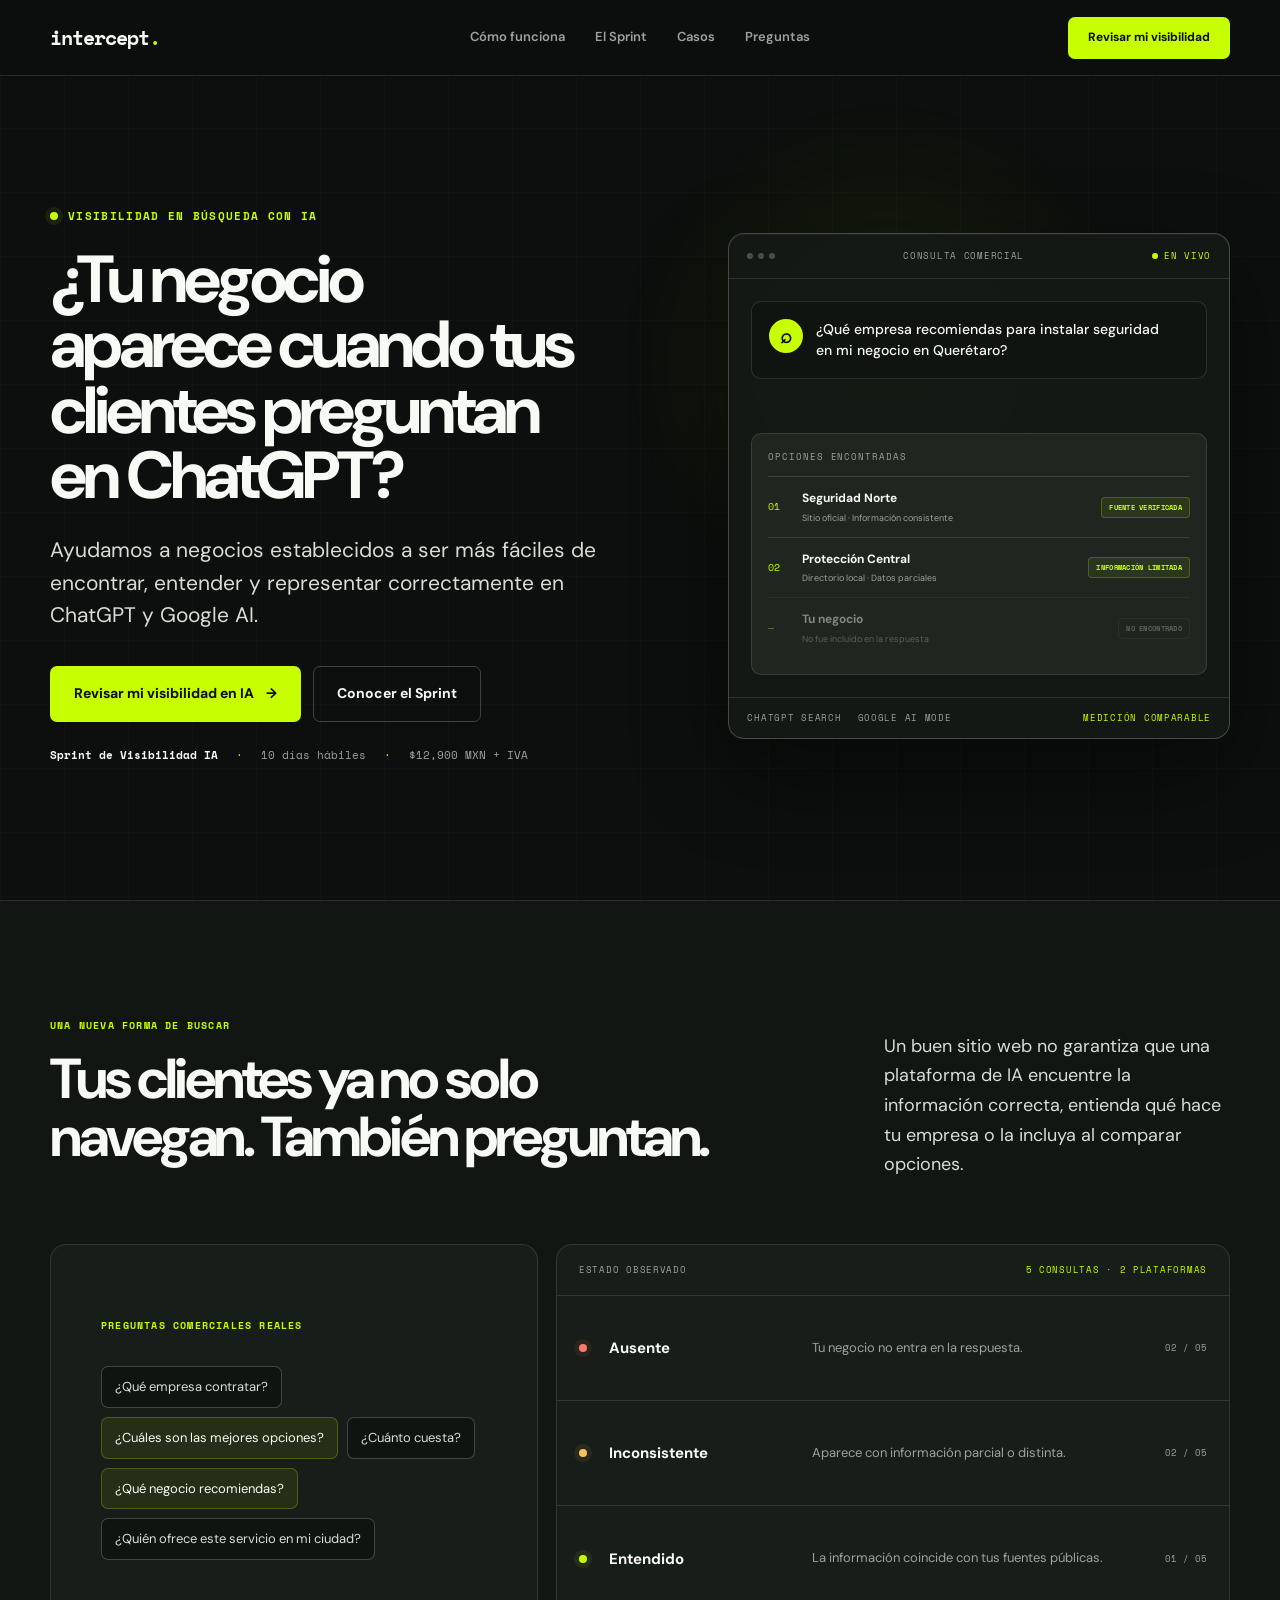
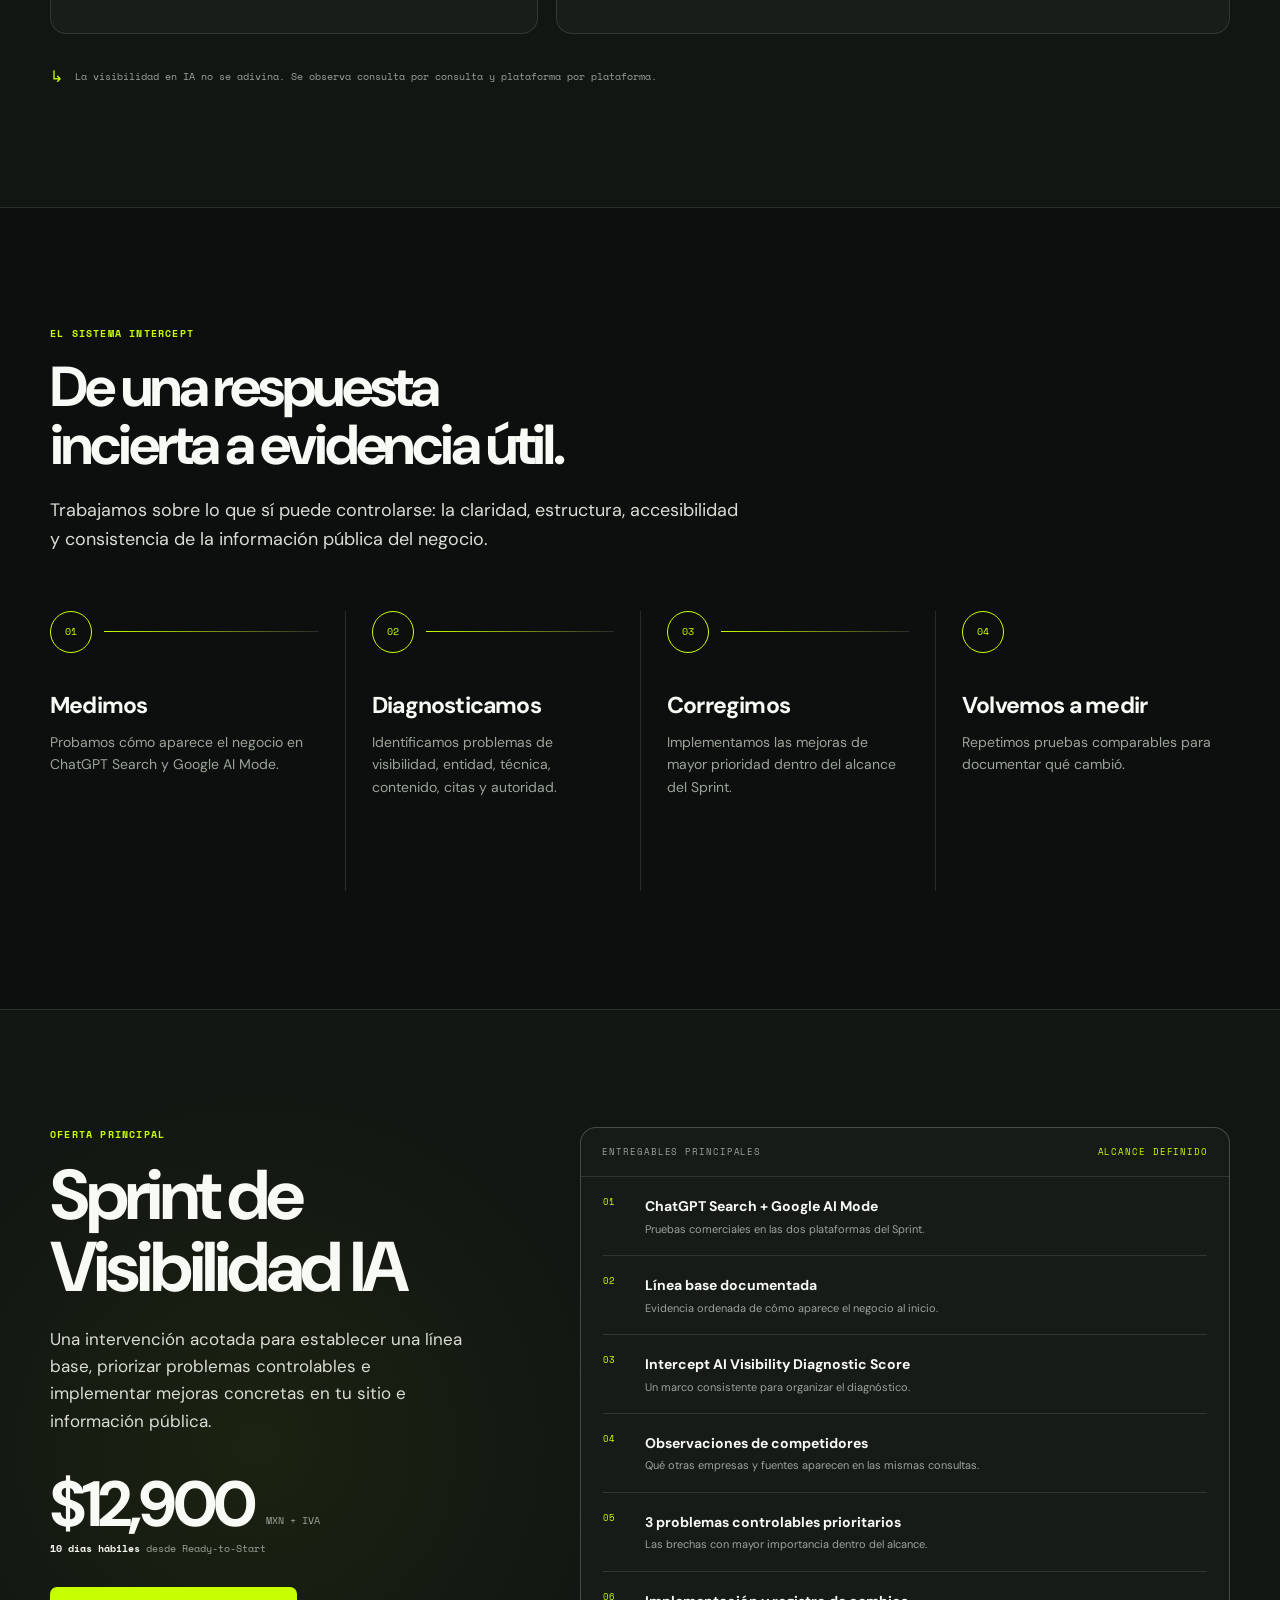
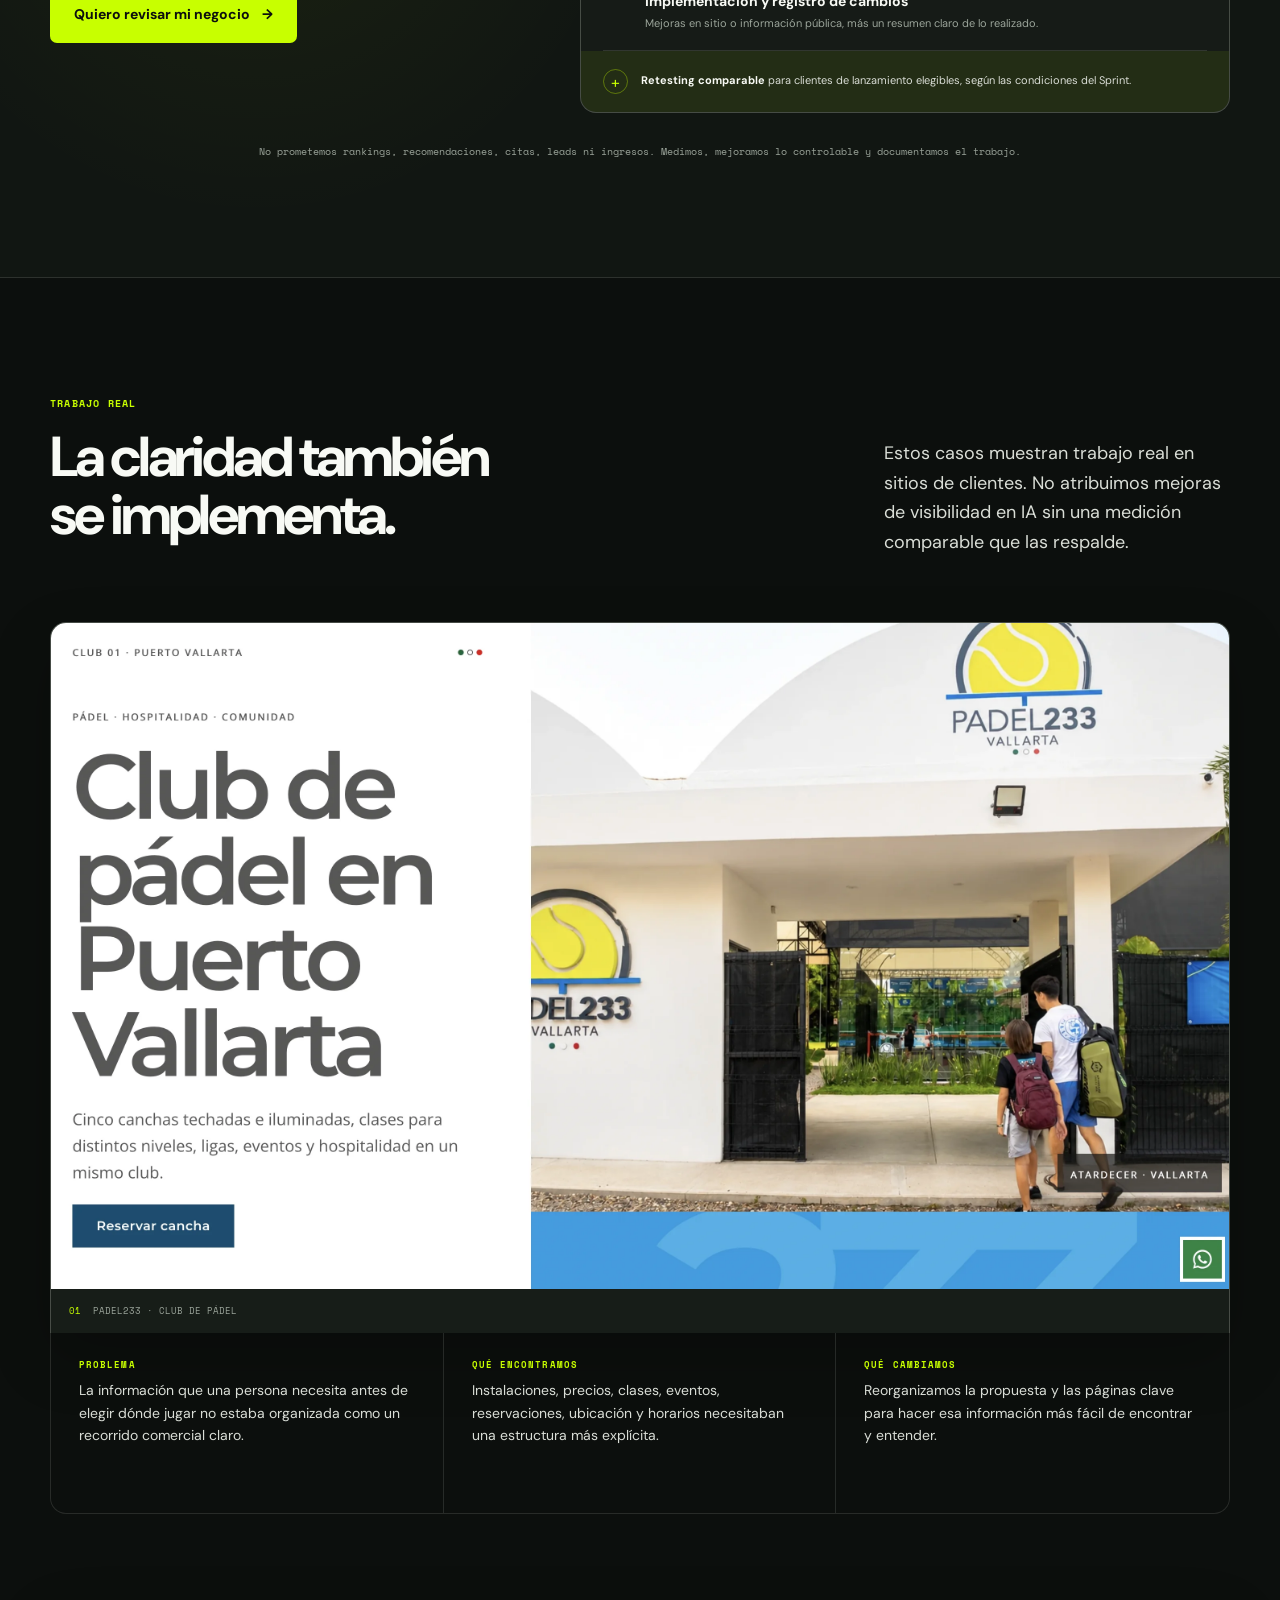
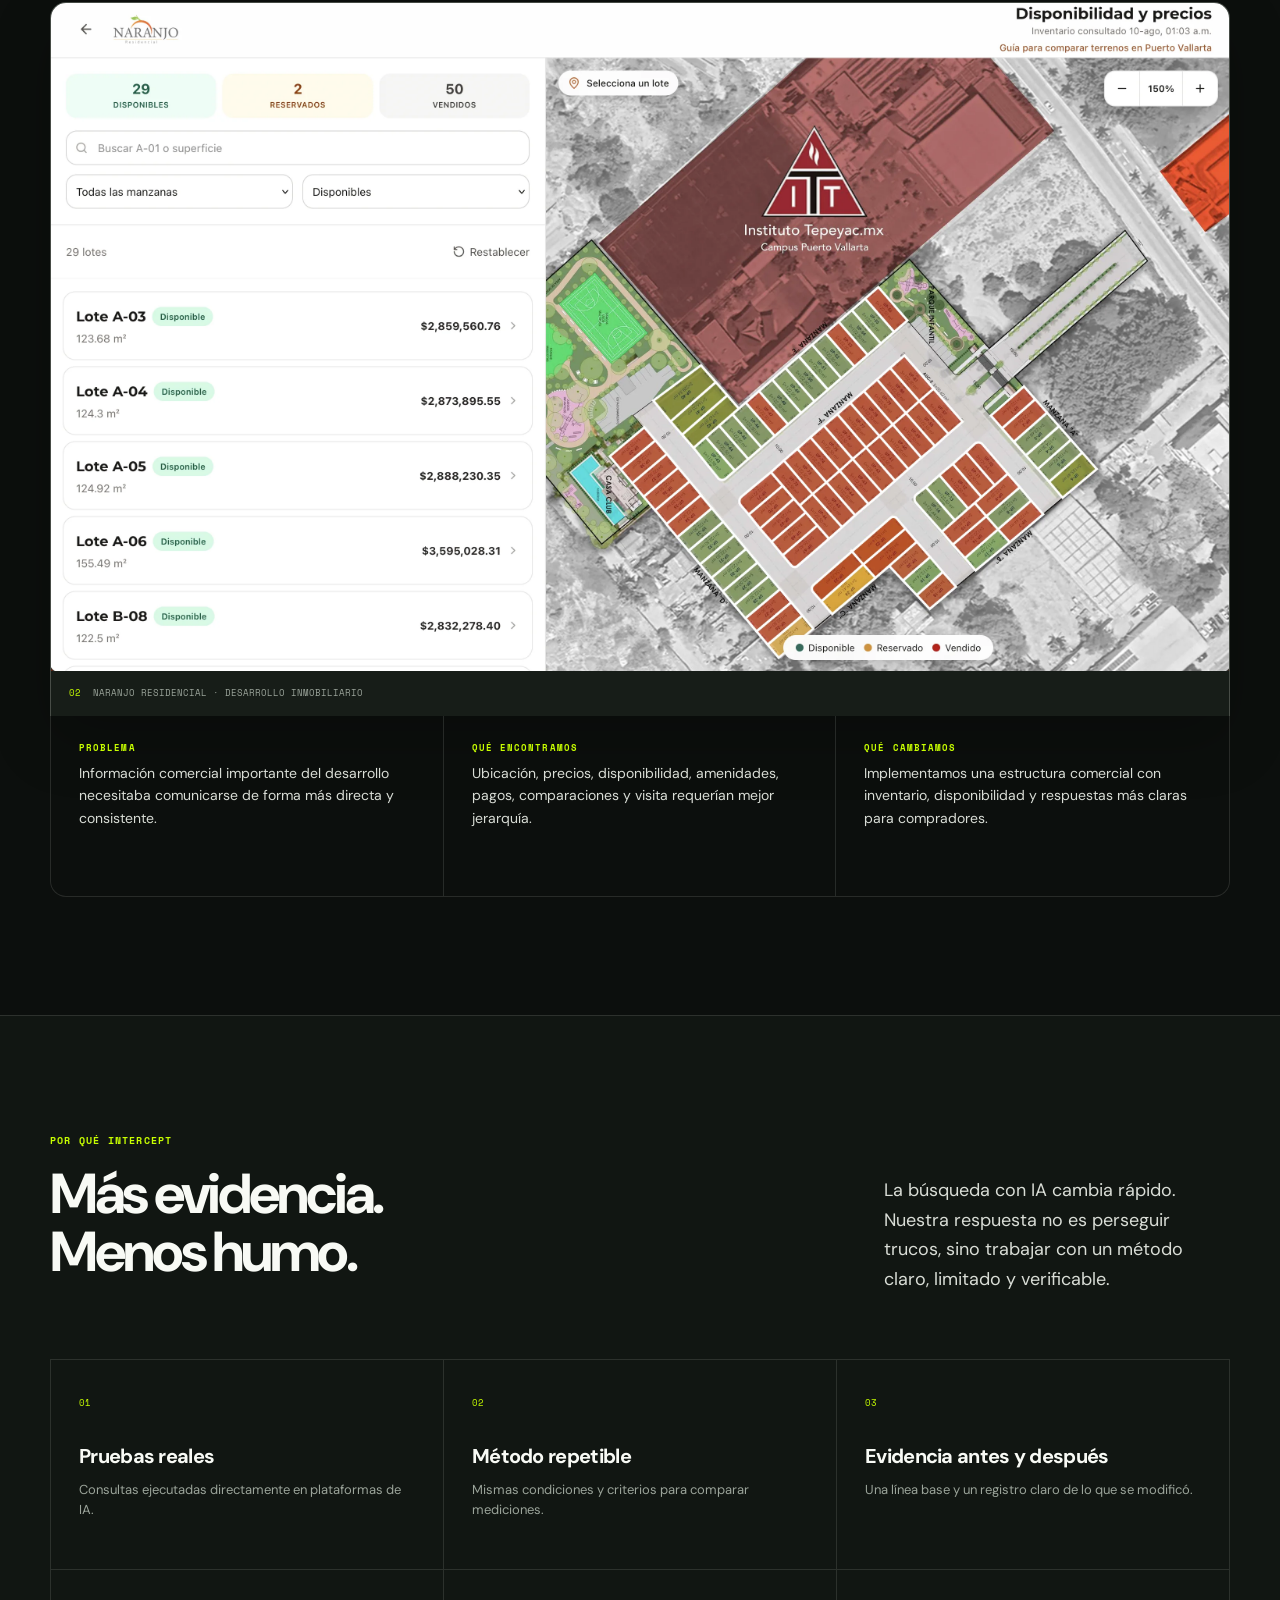
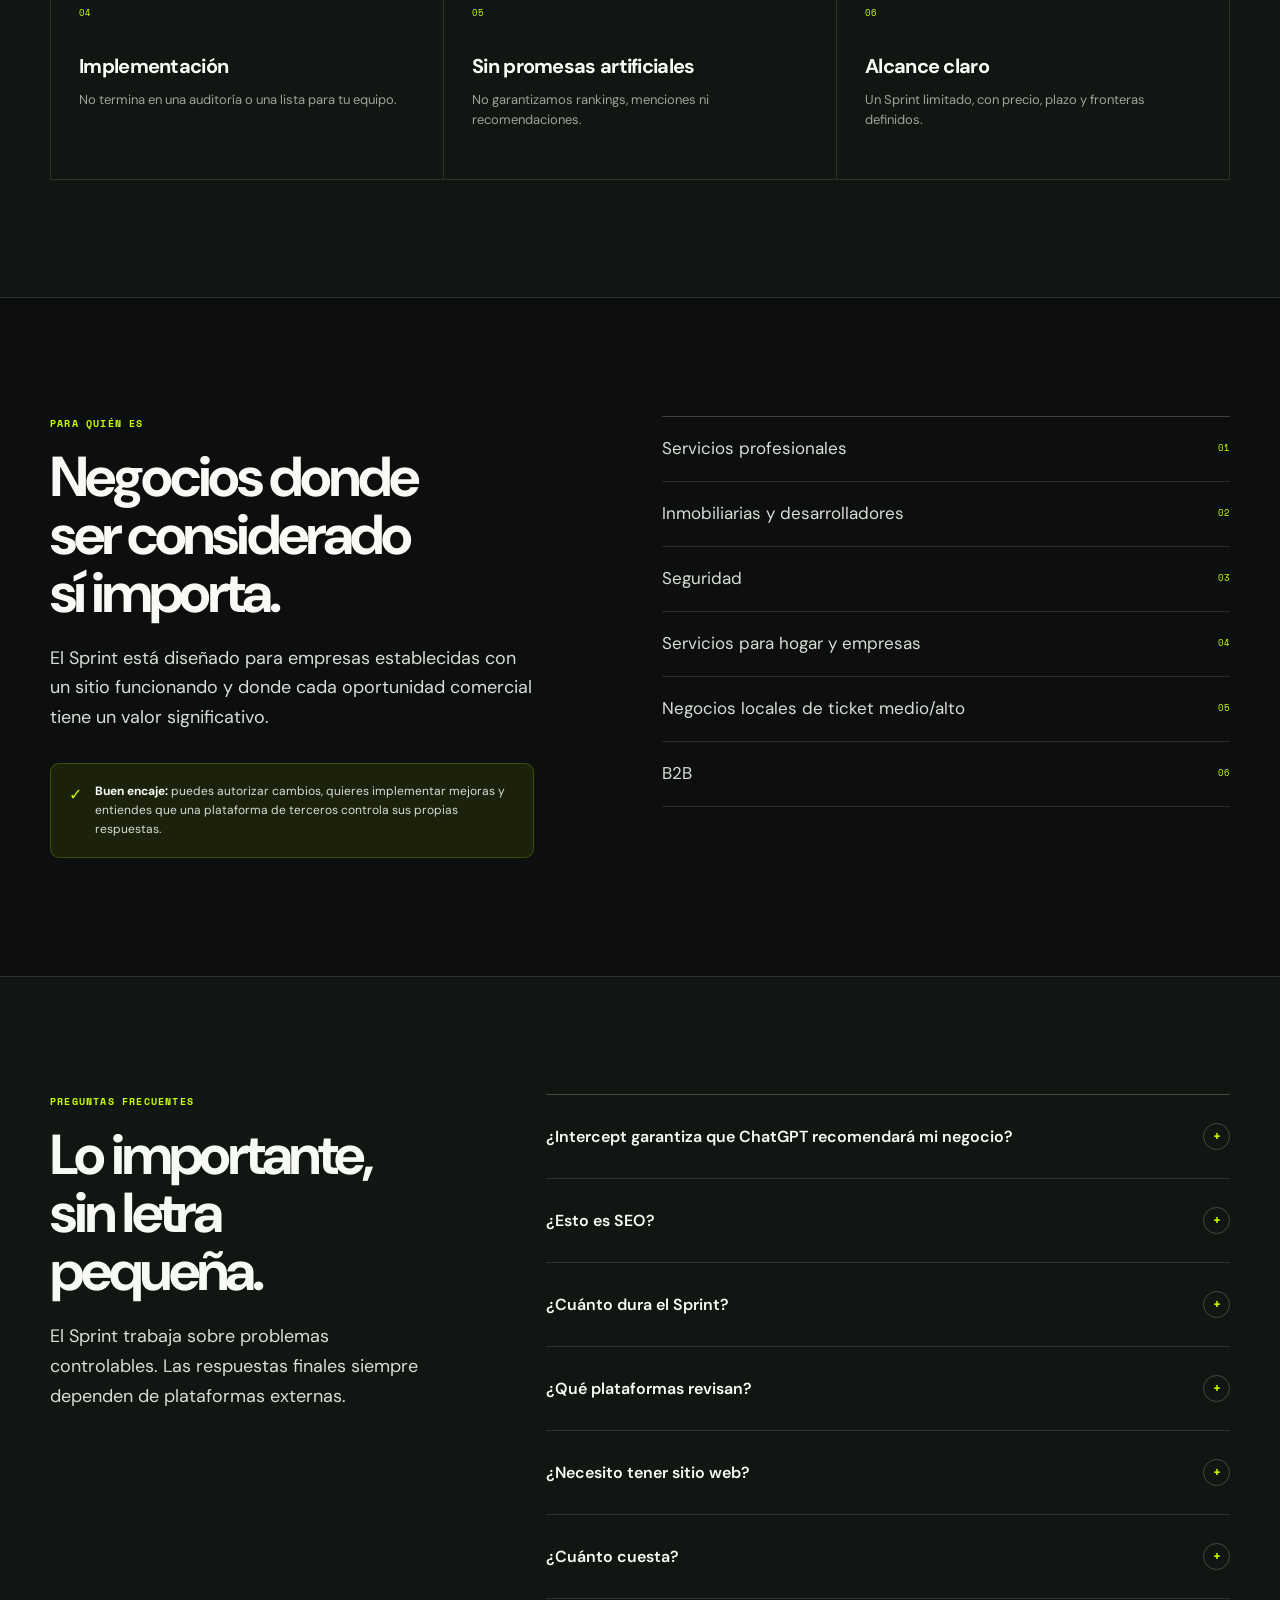
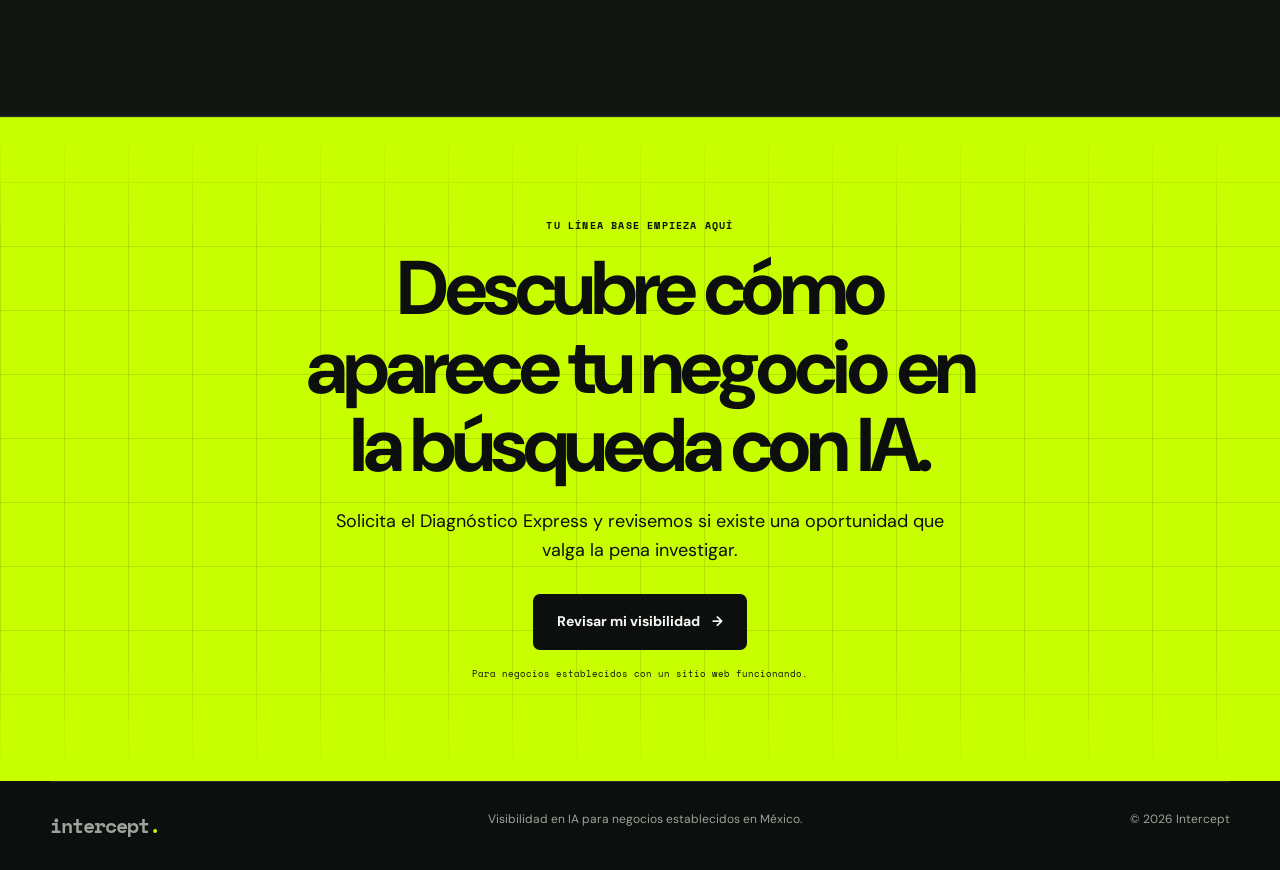
==== commit a0ae1bb0: "Redesign Intercept homepage" ====
--- a/index.html
+++ b/index.html
@@ -1,549 +1,327 @@
-<!DOCTYPE html>
-<html lang="es">
+<!doctype html>
+<html lang="es-MX">
 <head>
-    <meta charset="UTF-8">
-    <meta name="viewport" content="width=device-width, initial-scale=1.0">
-    <title>SoloLeads — Estás viendo una demo en vivo</title>
-    <link rel="preconnect" href="https://fonts.googleapis.com">
-    <link rel="preconnect" href="https://fonts.gstatic.com" crossorigin>
-    <link href="https://fonts.googleapis.com/css2?family=DM+Sans:ital,opsz,wght@0,9..40,400;0,9..40,500;0,9..40,700;1,9..40,400&family=Space+Mono:wght@400;700&display=swap" rel="stylesheet">
-    <link rel="stylesheet" href="styles.css">
-    <!-- Start of HubSpot Embed Code -->
-    <script type="text/javascript" id="hs-script-loader" async defer src="//js-na1.hs-scripts.com/51205225.js"></script>
-    <!-- End of HubSpot Embed Code -->
+  <meta charset="utf-8">
+  <meta name="viewport" content="width=device-width, initial-scale=1">
+  <meta name="theme-color" content="#0c0f0d">
+  <meta name="description" content="Intercept ayuda a negocios establecidos a mejorar cómo ChatGPT y Google AI los encuentran, entienden y representan. Sprint de Visibilidad IA: $12,900 MXN + IVA.">
+  <meta property="og:type" content="website">
+  <meta property="og:locale" content="es_MX">
+  <meta property="og:title" content="Visibilidad en IA para negocios | Intercept">
+  <meta property="og:description" content="Medimos cómo aparece tu negocio, corregimos problemas controlables y volvemos a medir.">
+  <meta property="og:url" content="https://intercept.mx/">
+  <meta property="og:image" content="https://intercept.mx/assets/og-intercept.png">
+  <meta property="og:image:width" content="1200">
+  <meta property="og:image:height" content="630">
+  <meta property="og:image:alt" content="Intercept: ¿Tu negocio aparece cuando preguntan en ChatGPT?">
+  <meta name="twitter:card" content="summary_large_image">
+  <meta name="twitter:title" content="Visibilidad en IA para negocios | Intercept">
+  <meta name="twitter:description" content="Medimos cómo aparece tu negocio, corregimos problemas controlables y volvemos a medir.">
+  <meta name="twitter:image" content="https://intercept.mx/assets/og-intercept.png">
+  <link rel="canonical" href="https://intercept.mx/">
+  <link rel="preconnect" href="https://fonts.googleapis.com">
+  <link rel="preconnect" href="https://fonts.gstatic.com" crossorigin>
+  <link href="https://fonts.googleapis.com/css2?family=DM+Sans:opsz,wght@9..40,400;9..40,500;9..40,600;9..40,700&amp;family=Space+Mono:wght@400;700&amp;display=swap" rel="stylesheet">
+  <link rel="stylesheet" href="styles.css">
+  <title>Visibilidad en IA para negocios | Intercept</title>
+  <script type="application/ld+json">
+  {
+    "@context": "https://schema.org",
+    "@graph": [
+      {
+        "@type": "Organization",
+        "@id": "https://intercept.mx/#organization",
+        "name": "Intercept",
+        "url": "https://intercept.mx/"
+      },
+      {
+        "@type": "WebSite",
+        "@id": "https://intercept.mx/#website",
+        "url": "https://intercept.mx/",
+        "name": "Intercept",
+        "publisher": { "@id": "https://intercept.mx/#organization" },
+        "inLanguage": "es-MX"
+      },
+      {
+        "@type": "Service",
+        "name": "Sprint de Visibilidad IA",
+        "serviceType": "Diagnóstico e implementación de visibilidad en búsqueda con IA",
+        "provider": { "@id": "https://intercept.mx/#organization" },
+        "areaServed": { "@type": "Country", "name": "México" },
+        "offers": { "@type": "Offer", "price": "12900", "priceCurrency": "MXN" }
+      }
+    ]
+  }
+  </script>
 </head>
+
 <body>
-
-    <!-- LIVE TICKER -->
-    <div class="live-ticker">
-        <span class="live-dot"></span>
-        ESTÁS DENTRO DE UN EMBUDO DE VENTAS EN VIVO — TODO LO QUE VES ES UNA DEMO FUNCIONANDO
-    </div>
-
-    <!-- NAV -->
-    <nav style="top: 24px;">
-        <div class="logo">Solo<span>Leads</span></div>
-        <div class="nav-links">
-            <a href="#que-paso">¿Qué está pasando?</a>
-            <a href="#servicios">Servicios</a>
-            <a href="#diagnostico" class="nav-cta">Prueba la demo</a>
-        </div>
+  <a class="skip-link" href="#contenido">Saltar al contenido</a>
+
+  <header class="site-header" data-header>
+    <a class="brand" href="#inicio" aria-label="Intercept, ir al inicio">intercept<span>.</span></a>
+    <nav class="site-nav" aria-label="Navegación principal">
+      <a href="#metodo">Cómo funciona</a>
+      <a href="#sprint">El Sprint</a>
+      <a href="#casos">Casos</a>
+      <a href="#preguntas">Preguntas</a>
     </nav>
-
-    <!-- TIME ON PAGE -->
-    <div class="time-badge">
-        Llevas <span id="timeOnPage">0:00</span> en esta página — tu lead promedio se va en menos.
-    </div>
-
-    <!-- HERO -->
-    <div class="hero">
-        <div class="hero-tag">Sí, esto es un anuncio. Y funcionó.</div>
-        <h1>Hiciste clic. Llegaste aquí. <em>Así de fácil debería ser para tus clientes.</em></h1>
-        <p class="hero-sub">Estás dentro de un sistema de captación de leads real. Esta página, el anuncio que te trajo, el formulario de abajo, el WhatsApp que vas a recibir — todo está automatizado. Y todo esto lo puedo construir para tu negocio.</p>
-        <div class="hero-ctas">
-            <a href="#diagnostico" class="btn-primary">Quiero probarlo en mi negocio →</a>
-            <a href="#que-paso" class="btn-secondary">Primero explícame qué está pasando</a>
-        </div>
-        <div class="meta-note">
-            ↑ Ese botón es un CTA — un llamado a la acción. Si le das clic, te lleva a un formulario que captura tu información y la manda a mi CRM en tiempo real. Eso es exactamente lo que necesita tu página.
-        </div>
-        <div class="stats-bar">
-            <div class="stat-item">
-                <div class="stat-num" id="scrollPercent">0%</div>
-                <div class="stat-label">De esta página que has visto</div>
-            </div>
-            <div class="stat-item">
-                <div class="stat-num" id="timeOnPageHero">0:00</div>
-                <div class="stat-label">Minutos en esta página</div>
-            </div>
-            <div class="stat-item">
-                <div class="stat-num">$—</div>
-                <div class="stat-label">Lo que costó traerte aquí</div>
-            </div>
-        </div>
-    </div>
-
-    <!-- FOURTH WALL — WHAT JUST HAPPENED -->
-    <section class="fourth-wall reveal" id="que-paso">
-        <div class="section-tag">Espera — ¿qué acaba de pasar?</div>
-        <h2 class="section-title">Te voy a decir exactamente qué estás viviendo ahora mismo.</h2>
-        <div class="fw-narrative">
-            <p>Viste un anuncio. Probablemente en Facebook o Instagram. Algo te llamó la atención — el texto, la imagen, la promesa — y <strong>le diste clic</strong>. Eso no fue suerte. Fue segmentación.</p>
-            <p>Ese anuncio estaba diseñado para llegar a gente como tú: <span class="highlight">dueños de negocios locales que venden productos o servicios de alto valor</span> y que saben que podrían estar generando más clientes con internet, pero no tienen el sistema para hacerlo.</p>
-            <p>Y ahora estás leyendo esto. Llevas <strong id="inlineTime">unos segundos</strong> en esta página. Cada segundo que pasas aquí, mi sistema lo registra. Si llenas el formulario de abajo, en menos de 60 segundos recibes un WhatsApp automático. Sin que yo toque mi teléfono.</p>
-            <p><strong>Esto es exactamente lo que tus prospectos deberían estar viviendo cuando buscan tu servicio.</strong></p>
-        </div>
-
-        <!-- LIVE FUNNEL TRACKER -->
-        <div class="fw-timeline">
-            <div class="fw-timeline-header"><span class="live-dot"></span> Tu recorrido en tiempo real</div>
-            <div class="fw-step completed" id="step-ad">
-                <div class="fw-step-marker">✓</div>
-                <div class="fw-step-content">
-                    <h4>Viste el anuncio</h4>
-                    <p>Meta Ads te lo mostró porque cumples con el perfil de audiencia. Eso es targeting.</p>
-                </div>
-            </div>
-            <div class="fw-step completed" id="step-click">
-                <div class="fw-step-marker">✓</div>
-                <div class="fw-step-content">
-                    <h4>Hiciste clic</h4>
-                    <p>El copy y la creatividad funcionaron. Ahora eres un lead.</p>
-                </div>
-            </div>
-            <div class="fw-step active" id="step-page">
-                <div class="fw-step-marker">3</div>
-                <div class="fw-step-content">
-                    <h4>Estás leyendo esta página</h4>
-                    <p>Cada sección que lees te está calificando como prospecto. Estás en este paso ahora mismo.</p>
-                </div>
-            </div>
-            <div class="fw-step" id="step-form">
-                <div class="fw-step-marker">4</div>
-                <div class="fw-step-content">
-                    <h4>Llenas el diagnóstico</h4>
-                    <p>Tu información llega al CRM. Se crea un registro con tu nombre, negocio y respuestas.</p>
-                </div>
-            </div>
-            <div class="fw-step" id="step-whatsapp">
-                <div class="fw-step-marker">5</div>
-                <div class="fw-step-content">
-                    <h4>Recibes un WhatsApp en &lt;60 seg</h4>
-                    <p>Automatizado. Personalizado. Sin que nadie presione "enviar".</p>
-                </div>
-            </div>
-            <div class="fw-step" id="step-sequence">
-                <div class="fw-step-marker">6</div>
-                <div class="fw-step-content">
-                    <h4>Entras a una secuencia de seguimiento</h4>
-                    <p>Emails y mensajes durante los próximos 5 días. Todo automático. Todo con intención.</p>
-                </div>
-            </div>
-        </div>
-        <div class="meta-note" style="margin-top: 1.5rem;">
-            ↑ Esa línea de tiempo muestra tu recorrido real en mi embudo. Tus clientes deberían tener algo igual — y tú deberías poder verlo en un dashboard.
-        </div>
-    </section>
-
-    <!-- PROBLEM -->
-    <section class="problem reveal" id="problema">
-        <div class="section-tag">Mientras tanto, en tu negocio</div>
-        <h2 class="section-title">Tus leads están viviendo algo muy diferente a esto.</h2>
-        <div class="problem-narrative">
-            <p>Piénsalo. Acabas de ver lo que se siente cuando un sistema te guía del anuncio a la conversación. Ahora piensa en lo que viven <strong>tus</strong> prospectos: ven un post en Facebook, tal vez mandan un mensaje... y nadie les contesta hasta mañana. O peor, nunca.</p>
-            <p>No es que tu producto o servicio sea malo. Es que <strong>no tienes el sistema para convertir atención en ventas</strong>. Y cada día que pasa así, estás dejando dinero sobre la mesa.</p>
-        </div>
-        <div class="problem-grid">
-            <div class="problem-item">
-                <div class="problem-icon">Sin velocidad</div>
-                <h3>Tardas horas en responder</h3>
-                <p>Un lead tiene 5 minutos de vida útil. Después de eso, ya está hablando con alguien más. ¿Cuánto tardas hoy en responder un mensaje?</p>
-            </div>
-            <div class="problem-item">
-                <div class="problem-icon">Sin visibilidad</div>
-                <h3>No sabes cuántos leads pierdes</h3>
-                <p>Porque no los estás contando. No hay un lugar donde veas quién preguntó, quién se atendió y quién se quedó sin respuesta.</p>
-            </div>
-            <div class="problem-item">
-                <div class="problem-icon">Sin seguimiento</div>
-                <h3>El que no compra hoy, desaparece</h3>
-                <p>¿Le mandas un segundo mensaje al prospecto que dijo "déjame pensarlo"? ¿Un tercero? La mayoría de los negocios no. Nosotros sí — automáticamente.</p>
-            </div>
-            <div class="problem-item">
-                <div class="problem-icon">Sin datos</div>
-                <h3>No sabes qué campaña funciona</h3>
-                <p>¿Cuál anuncio trae a los clientes que sí pagan? ¿Cuánto te cuesta cada cierre? Sin datos, cada peso que gastas en publicidad es una apuesta.</p>
-            </div>
-        </div>
-    </section>
-
-    <!-- SERVICES -->
-    <section class="services reveal" id="servicios">
-        <div class="section-tag">Lo que construimos para ti</div>
-        <h2 class="section-title">Lo mismo que estás viviendo ahora — <br>pero para tu negocio.</h2>
-        <p class="section-desc">Cada pieza que ves en esta página es un componente real que instalamos en tu operación. No es teoría — lo estás usando ahora mismo.</p>
-        <div class="services-grid">
-            <div class="service-card">
-                <div class="service-num">01</div>
-                <h3>Anuncios que atraen</h3>
-                <p>El anuncio que te trajo aquí fue diseñado con este método. Segmentación real, copy que conecta, creatividad que para el scroll. Eso hacemos para ti.</p>
-            </div>
-            <div class="service-card">
-                <div class="service-num">02</div>
-                <h3>Página que convierte</h3>
-                <p>Esta página que estás leyendo tiene un solo objetivo: que llenes el formulario. Tu negocio necesita algo igual — una página que trabaje por ti 24/7.</p>
-            </div>
-            <div class="service-card">
-                <div class="service-num">03</div>
-                <h3>CRM que organiza</h3>
-                <p>Cuando llenes el formulario, tu información entra a mi CRM automáticamente. Nombre, negocio, industria, todo categorizado. Eso hacemos con tus leads.</p>
-            </div>
-            <div class="service-card">
-                <div class="service-num">04</div>
-                <h3>WhatsApp que responde</h3>
-                <p>En menos de 60 segundos después del formulario, recibes un WhatsApp. Sin que yo toque nada. Tu prospecto más caliente merece esa misma velocidad.</p>
-            </div>
-            <div class="service-card">
-                <div class="service-num">05</div>
-                <h3>Secuencia que nutre</h3>
-                <p>Después del WhatsApp viene un email. Después otro. Una secuencia diseñada para mantenerte pensando en nosotros. Imagina eso para tus prospectos.</p>
-            </div>
-            <div class="service-card">
-                <div class="service-num">06</div>
-                <h3>Datos que deciden</h3>
-                <p>Yo sé que estás aquí. Sé cuánto tiempo llevas. Sé qué secciones leíste. Ese nivel de información debería existir para cada lead de tu negocio.</p>
-            </div>
-        </div>
-        <div class="meta-note" style="margin-top: 2rem;">
-            ↑ Cada servicio que ves arriba es un componente que estás experimentando en vivo. No estamos describiendo lo que hacemos — te lo estamos haciendo.
-        </div>
-    </section>
-
-    <!-- PROCESS -->
-    <section class="process reveal" id="proceso">
-        <div class="section-tag">Cómo lo armamos para ti</div>
-        <h2 class="section-title">3 semanas. Todo instalado.</h2>
-        <p class="section-desc">Sin contratos de 12 meses, sin juntas que no sirven, sin PowerPoints que nadie lee. Construimos el sistema y lo prendemos.</p>
-        <div class="process-steps">
-            <div class="step">
-                <div class="step-num">Semana 01</div>
-                <h3>Diagnóstico</h3>
-                <p>Mapeamos tu proceso de venta actual. Dónde se te escapan los leads, cuánto tardas en responder, qué canales usas. Una sesión. Un plan claro.</p>
-                <div class="step-arrow">→</div>
-            </div>
-            <div class="step">
-                <div class="step-num">Semana 02-03</div>
-                <h3>Construcción</h3>
-                <p>CRM configurado, campañas armadas, secuencias escritas, página de captura lista, automatizaciones conectadas. Todo a la medida de tu negocio.</p>
-                <div class="step-arrow">→</div>
-            </div>
-            <div class="step">
-                <div class="step-num">Lanzamiento</div>
-                <h3>Se prende todo</h3>
-                <p>Campañas activas, leads entrando, WhatsApp respondiendo solo, tu equipo con un CRM vivo. Y tú, viendo todo desde un dashboard.</p>
-            </div>
-        </div>
-    </section>
-
-    <!-- INDUSTRIES -->
-    <section class="industries reveal" id="industrias">
-        <div class="section-tag">¿Funciona para mi negocio?</div>
-        <h2 class="section-title">Si vendes algo que cuesta más de $50,000 MXN y tus clientes son locales — sí.</h2>
-        <p class="section-desc">Este sistema funciona para cualquier negocio donde la venta empieza con un "me interesa" y termina con una conversación. Estos son algunos:</p>
-        <div class="industries-grid">
-            <div class="industry-card">
-                <div class="industry-emoji">🏗️</div>
-                <h3>Desarrolladores Inmobiliarios</h3>
-                <p>Preventa de lotes, casas y departamentos. Leads filtrados por capacidad de compra, no curiosos que nunca van a cerrar.</p>
-            </div>
-            <div class="industry-card">
-                <div class="industry-emoji">🌿</div>
-                <h3>Paisajismo & Jardinería</h3>
-                <p>Proyectos residenciales y comerciales. Captura de dueños de propiedad que buscan diseño profesional, no solo "una cotización".</p>
-            </div>
-            <div class="industry-card">
-                <div class="industry-emoji">💧</div>
-                <h3>Albercas & Sistemas de Riego</h3>
-                <p>Instalación y mantenimiento. Prospectos que ya tienen la propiedad y la necesidad — solo falta el seguimiento para cerrarlos.</p>
-            </div>
-            <div class="industry-card">
-                <div class="industry-emoji">☀️</div>
-                <h3>Energía Solar</h3>
-                <p>El cliente investiga durante semanas. Tu secuencia de nurture lo acompaña hasta que está listo para decir sí.</p>
-            </div>
-            <div class="industry-card">
-                <div class="industry-emoji">🏥</div>
-                <h3>Clínicas & Consultorios</h3>
-                <p>Procedimientos estéticos, dentales, médicos. El paciente necesita confianza antes de agendar — tu seguimiento se la da.</p>
-            </div>
-            <div class="industry-card">
-                <div class="industry-emoji">🔧</div>
-                <h3>Remodelación & Construcción</h3>
-                <p>Cocinas, baños, ampliaciones. El presupuesto compite con otros 3 — el que da seguimiento primero, se lo lleva.</p>
-            </div>
-            <div class="industry-card">
-                <div class="industry-emoji">🚗</div>
-                <h3>Agencias Automotrices</h3>
-                <p>El prospecto pide cotización y desaparece. Un sistema de seguimiento lo recupera antes de que compre en otro lado.</p>
-            </div>
-            <div class="industry-card">
-                <div class="industry-emoji">🎓</div>
-                <h3>Escuelas & Educación</h3>
-                <p>Inscripciones de alto valor. Los papás comparan 4 opciones — tu secuencia automatizada te pone primero en su cabeza.</p>
-            </div>
-            <div class="industry-card">
-                <div class="industry-emoji">🛡️</div>
-                <h3>Seguros & Servicios Financieros</h3>
-                <p>Agentes que viven de referidos. Un pipeline digital multiplica tu alcance sin multiplicar tu tiempo.</p>
-            </div>
-        </div>
-        <div class="industries-note">¿No ves tu industria? <span>Si tu cliente necesita hablar contigo antes de comprar, esto funciona para ti.</span></div>
-    </section>
-
-    <!-- DIAGNOSTIC FORM — THE LIVE DEMO -->
-    <section class="diagnostic reveal" id="diagnostico">
-        <div class="section-tag">Tu turno — prueba el sistema</div>
-        <h2 class="section-title">Llena esto y ve qué pasa.</h2>
-        <p class="section-desc">Esto no es un formulario de contacto. Es una demostración en vivo. Llénalo, y en menos de 60 segundos vas a experimentar exactamente lo que sienten tus clientes cuando tienen un sistema que funciona.</p>
-
-        <div class="diagnostic-wrapper">
-            <div>
-                <div class="diag-form" id="diagForm">
-                    <div class="diag-field">
-                        <label>¿Cómo te llamas?</label>
-                        <input type="text" placeholder="Tu nombre" id="fieldName">
-                    </div>
-                    <div class="diag-field">
-                        <label>¿Cuál es tu negocio?</label>
-                        <input type="text" placeholder="Ej: Construcción de albercas, agencia dental..." id="fieldBiz">
-                    </div>
-                    <div class="diag-field">
-                        <label>¿Cuántos leads recibes al mes?</label>
-                        <select id="fieldLeads">
-                            <option value="" disabled selected>Selecciona</option>
-                            <option value="0-10">0-10 (casi nada)</option>
-                            <option value="10-30">10-30 (algunos)</option>
-                            <option value="30-100">30-100 (buen flujo)</option>
-                            <option value="100+">100+ (bastantes)</option>
-                        </select>
-                    </div>
-                    <div class="diag-field">
-                        <label>¿Cómo les das seguimiento hoy?</label>
-                        <select id="fieldFollowup">
-                            <option value="" disabled selected>Selecciona</option>
-                            <option value="manual">Manual — cuando me acuerdo</option>
-                            <option value="whatsapp">Les mando WhatsApp uno por uno</option>
-                            <option value="crm">Tengo un CRM básico</option>
-                            <option value="nada">Honestamente... no les doy</option>
-                        </select>
-                    </div>
-                    <div class="diag-field">
-                        <label>Tu WhatsApp (para la demo en vivo)</label>
-                        <input type="tel" placeholder="+52 322 123 4567" id="fieldPhone">
-                    </div>
-                    <button class="diag-submit" onclick="submitDiag()">Enviar y ver qué pasa →</button>
-                    <div class="meta-note" style="margin-top: 1.25rem;">
-                        ↑ Al dar clic, tu info entra al CRM, se crea tu registro, y se dispara un WhatsApp automático. Todo en menos de 60 segundos. Sin que yo haga nada.
-                    </div>
-                </div>
-            </div>
-
-            <div class="diag-sidebar">
-                <div class="diag-sidebar-card">
-                    <h4>¿Qué va a pasar?</h4>
-                    <p>1. Tu información entra a mi CRM automáticamente<br><br>2. Se crea un registro con tu nombre, negocio y respuestas<br><br>3. En menos de 60 segundos, te llega un WhatsApp — automatizado, no manual<br><br>4. En las próximas horas, recibes un email de seguimiento<br><br>5. Durante 5 días, recibes una secuencia diseñada para mostrarte cómo funciona el nurture</p>
-                </div>
-
-                <div class="crm-preview">
-                    <div class="crm-header"><span class="live-dot"></span> Vista previa del CRM</div>
-                    <div class="crm-row">
-                        <span>María G. — Solar</span>
-                        <span class="status status-qualified">Calificada</span>
-                        <span>Hace 2 hrs</span>
-                    </div>
-                    <div class="crm-row">
-                        <span>Roberto L. — Albercas</span>
-                        <span class="status status-contacted">Contactado</span>
-                        <span>Hace 4 hrs</span>
-                    </div>
-                    <div class="crm-row you" id="crmYou" style="display: none;">
-                        <span id="crmYouName">Tú — Tu negocio</span>
-                        <span class="status status-new">● Nuevo</span>
-                        <span>Ahora</span>
-                    </div>
-                    <div class="crm-row">
-                        <span>Ana P. — Remodelación</span>
-                        <span class="status status-contacted">Contactado</span>
-                        <span>Hace 6 hrs</span>
-                    </div>
-                </div>
-                <div class="meta-note" style="margin-top: 1rem;">
-                    ↑ Eso es un CRM. Cuando llenas el formulario, tu nombre aparece aquí arriba en tiempo real. Tus leads deberían verse así.
-                </div>
-            </div>
-        </div>
-    </section>
-
-    <!-- CTA -->
-    <section class="cta-section reveal" id="contacto">
-        <div class="section-tag">¿Ya entendiste?</div>
-        <h2 class="section-title">Acabas de vivir lo que tus clientes deberían vivir.</h2>
-        <p class="section-desc">Si no llenaste el formulario todavía, hazlo — es la mejor parte. Y si ya lo hiciste, ya sabes cómo se siente un sistema que funciona. ¿Quieres uno para tu negocio?</p>
-        <div class="cta-buttons">
-            <a href="https://wa.me/TUNUMERO?text=Vi%20la%20demo%20de%20SoloLeads%20y%20quiero%20platicar%20sobre%20mi%20negocio" class="btn-primary" target="_blank">Hablemos por WhatsApp →</a>
-            <a href="#diagnostico" class="btn-secondary">Todavía no llené el formulario</a>
-        </div>
-    </section>
-
-    <!-- FOOTER -->
-    <footer>
-        <div class="footer-logo">Solo<span>Leads</span></div>
-        <div class="footer-text">Infraestructura digital de ventas. Esto que viviste, lo construimos para ti.</div>
-        <div class="footer-links">
-            <a href="https://instagram.com/sololeads.mx" target="_blank">Instagram</a>
-            <a href="https://facebook.com/sololeads.mx" target="_blank">Facebook</a>
-            <a href="mailto:hola@sololeads.mx">Contacto</a>
-        </div>
-    </footer>
-
-    <!-- POST-SUBMIT OVERLAY -->
-    <div class="submit-overlay" id="submitOverlay">
-        <div class="submit-content">
-            <h2>Listo. <em>Ya estás en mi sistema.</em></h2>
-            <p>Tu información acaba de entrar a mi CRM. En los próximos segundos, vas a ver cómo se activa cada pieza del embudo — en tiempo real.</p>
-
-            <div class="submit-steps">
-                <div class="submit-step done" id="ov-step-1">
-                    <div class="submit-step-icon done">✓</div>
-                    <span>Formulario recibido — tu registro se creó en el CRM</span>
-                </div>
-                <div class="submit-step pending" id="ov-step-2">
-                    <div class="submit-step-icon">2</div>
-                    <span>Enviando WhatsApp automatizado...</span>
-                </div>
-                <div class="submit-step pending" id="ov-step-3">
-                    <div class="submit-step-icon">3</div>
-                    <span>Programando secuencia de emails (5 días)</span>
-                </div>
-                <div class="submit-step pending" id="ov-step-4">
-                    <div class="submit-step-icon">4</div>
-                    <span>Tu lead score: calculando...</span>
-                </div>
-            </div>
-
-            <p style="margin-top: 2rem;">Revisa tu WhatsApp. <span class="highlight">Eso es velocidad de respuesta.</span></p>
-            <p>Todo lo que acabas de vivir — desde el anuncio hasta este momento — es exactamente lo que construimos para negocios como el tuyo. <strong>¿Quieres uno?</strong></p>
-
-            <div class="cta-buttons" style="margin-top: 2rem;">
-                <a href="https://wa.me/TUNUMERO?text=Acabo%20de%20probar%20la%20demo%20de%20SoloLeads%20%E2%80%94%20quiero%20esto%20para%20mi%20negocio" class="btn-primary" target="_blank">Sí, quiero esto para mi negocio →</a>
-                <button class="btn-secondary" onclick="closeOverlay()">Cerrar y seguir viendo</button>
-            </div>
-        </div>
-    </div>
-
-    <script>
-        // ===== TIME ON PAGE =====
-        let seconds = 0;
-        function formatTime(s) {
-            const m = Math.floor(s / 60);
-            const sec = s % 60;
-            return m + ':' + (sec < 10 ? '0' : '') + sec;
-        }
-        setInterval(() => {
-            seconds++;
-            const t = formatTime(seconds);
-            document.getElementById('timeOnPage').textContent = t;
-            document.getElementById('timeOnPageHero').textContent = t;
-
-            // Update inline time reference
-            const inlineEl = document.getElementById('inlineTime');
-            if (seconds < 30) inlineEl.textContent = 'unos segundos';
-            else if (seconds < 60) inlineEl.textContent = 'medio minuto';
-            else if (seconds < 120) inlineEl.textContent = 'más de un minuto';
-            else inlineEl.textContent = 'más de ' + Math.floor(seconds / 60) + ' minutos';
-        }, 1000);
-
-        // ===== SCROLL PERCENT =====
-        window.addEventListener('scroll', () => {
-            const scrollTop = window.scrollY;
-            const docHeight = document.documentElement.scrollHeight - window.innerHeight;
-            const percent = Math.round((scrollTop / docHeight) * 100);
-            document.getElementById('scrollPercent').textContent = percent + '%';
-        });
-
-        // ===== SCROLL REVEAL =====
-        const reveals = document.querySelectorAll('.reveal');
-        const observer = new IntersectionObserver((entries) => {
-            entries.forEach(entry => {
-                if (entry.isIntersecting) {
-                    entry.target.classList.add('active');
-                }
-            });
-        }, { threshold: 0.1 });
-        reveals.forEach(el => observer.observe(el));
-
-        // ===== FORM SUBMISSION =====
-        function submitDiag() {
-            const name = document.getElementById('fieldName').value.trim();
-            const biz = document.getElementById('fieldBiz').value.trim();
-            const phone = document.getElementById('fieldPhone').value.trim();
-
-            if (!name || !biz || !phone) {
-                alert('Llena todos los campos — es parte de la demo.');
-                return;
-            }
-
-            // Show name in CRM preview
-            const crmYou = document.getElementById('crmYou');
-            const crmYouName = document.getElementById('crmYouName');
-            crmYouName.textContent = name + ' — ' + biz;
-            crmYou.style.display = 'grid';
-
-            // Update funnel tracker
-            document.getElementById('step-form').classList.add('completed');
-            document.getElementById('step-form').querySelector('.fw-step-marker').textContent = '✓';
-
-            // Show overlay
-            document.getElementById('submitOverlay').classList.add('visible');
-
-            // Animate overlay steps
-            setTimeout(() => {
-                const s2 = document.getElementById('ov-step-2');
-                s2.classList.remove('pending');
-                s2.classList.add('done');
-                s2.querySelector('.submit-step-icon').classList.add('done');
-                s2.querySelector('.submit-step-icon').textContent = '✓';
-                s2.querySelector('span').textContent = 'WhatsApp enviado a ' + phone;
-
-                document.getElementById('step-whatsapp').classList.add('completed');
-                document.getElementById('step-whatsapp').querySelector('.fw-step-marker').textContent = '✓';
-            }, 2000);
-
-            setTimeout(() => {
-                const s3 = document.getElementById('ov-step-3');
-                s3.classList.remove('pending');
-                s3.classList.add('done');
-                s3.querySelector('.submit-step-icon').classList.add('done');
-                s3.querySelector('.submit-step-icon').textContent = '✓';
-                s3.querySelector('span').textContent = 'Secuencia de 5 emails programada';
-
-                document.getElementById('step-sequence').classList.add('active');
-            }, 3500);
-
-            setTimeout(() => {
-                const s4 = document.getElementById('ov-step-4');
-                s4.classList.remove('pending');
-                s4.classList.add('done');
-                s4.querySelector('.submit-step-icon').classList.add('done');
-                s4.querySelector('.submit-step-icon').textContent = '✓';
-                s4.querySelector('span').textContent = 'Lead score: Alta intención — ' + name + ', prioridad de contacto';
-            }, 5000);
-        }
-
-        function closeOverlay() {
-            document.getElementById('submitOverlay').classList.remove('visible');
-        }
-
-        // ===== LIVE CRM UPDATE ON NAME INPUT =====
-        document.getElementById('fieldName').addEventListener('input', function() {
-            const name = this.value.trim();
-            const biz = document.getElementById('fieldBiz').value.trim() || 'Tu negocio';
-            if (name.length > 1) {
-                const crmYou = document.getElementById('crmYou');
-                const crmYouName = document.getElementById('crmYouName');
-                crmYouName.textContent = name + ' — ' + biz;
-                crmYou.style.display = 'grid';
-            }
-        });
-
-        document.getElementById('fieldBiz').addEventListener('input', function() {
-            const name = document.getElementById('fieldName').value.trim() || 'Tú';
-            const biz = this.value.trim();
-            if (biz.length > 1) {
-                document.getElementById('crmYouName').textContent = name + ' — ' + biz;
-            }
-        });
-    </script>
-
+    <a class="button button--accent button--small" href="/visibilidad-ia/#diagnostico-express">Revisar mi visibilidad</a>
+  </header>
+
+  <main id="contenido">
+    <section class="hero section" id="inicio">
+      <div class="hero__copy">
+        <p class="eyebrow"><span></span> Visibilidad en búsqueda con IA</p>
+        <h1>¿Tu negocio aparece cuando tus clientes preguntan en ChatGPT?</h1>
+        <p class="hero__lead">Ayudamos a negocios establecidos a ser más fáciles de encontrar, entender y representar correctamente en ChatGPT y Google AI.</p>
+        <div class="hero__actions">
+          <a class="button button--accent button--large" href="/visibilidad-ia/#diagnostico-express">Revisar mi visibilidad en IA <span aria-hidden="true">→</span></a>
+          <a class="button button--outline button--large" href="#sprint">Conocer el Sprint</a>
+        </div>
+        <p class="hero__meta"><strong>Sprint de Visibilidad IA</strong><span>10 días hábiles</span><span>$12,900 MXN + IVA</span></p>
+      </div>
+
+      <aside class="ai-interface" data-ai-demo aria-label="Ejemplo de una búsqueda comercial en una plataforma de inteligencia artificial">
+        <div class="ai-interface__bar">
+          <div class="window-dots" aria-hidden="true"><i></i><i></i><i></i></div>
+          <span>Consulta comercial</span>
+          <span class="live-status"><i></i> En vivo</span>
+        </div>
+        <div class="ai-interface__body">
+          <div class="query-row">
+            <div class="query-icon" aria-hidden="true">⌕</div>
+            <p data-ai-query>¿Qué empresa recomiendas para instalar seguridad en mi negocio en Querétaro?</p>
+            <i class="typing-cursor" aria-hidden="true"></i>
+          </div>
+          <div class="thinking" data-ai-thinking><span></span><span></span><span></span><em>Buscando y comparando fuentes públicas…</em></div>
+          <div class="answer-card" data-ai-results>
+            <p class="answer-label">Opciones encontradas</p>
+            <div class="business-result"><span>01</span><div><strong>Seguridad Norte</strong><small>Sitio oficial · Información consistente</small></div><b>Fuente verificada</b></div>
+            <div class="business-result"><span>02</span><div><strong>Protección Central</strong><small>Directorio local · Datos parciales</small></div><b>Información limitada</b></div>
+            <div class="business-result is-muted"><span>—</span><div><strong>Tu negocio</strong><small>No fue incluido en la respuesta</small></div><b>No encontrado</b></div>
+          </div>
+        </div>
+        <div class="ai-interface__footer"><span>ChatGPT Search</span><span>Google AI Mode</span><span class="scan-line">Medición comparable</span></div>
+      </aside>
+    </section>
+
+    <section class="problem-section section section--border reveal" id="problema">
+      <div class="section-heading section-heading--split">
+        <div>
+          <p class="kicker">Una nueva forma de buscar</p>
+          <h2>Tus clientes ya no solo navegan. También preguntan.</h2>
+        </div>
+        <p>Un buen sitio web no garantiza que una plataforma de IA encuentre la información correcta, entienda qué hace tu empresa o la incluya al comparar opciones.</p>
+      </div>
+
+      <div class="problem-visual">
+        <div class="prompt-cloud" aria-label="Ejemplos de preguntas que hacen los clientes">
+          <p class="interface-label">Preguntas comerciales reales</p>
+          <span>¿Qué empresa contratar?</span>
+          <span>¿Cuáles son las mejores opciones?</span>
+          <span>¿Cuánto cuesta?</span>
+          <span>¿Qué negocio recomiendas?</span>
+          <span>¿Quién ofrece este servicio en mi ciudad?</span>
+        </div>
+
+        <div class="visibility-panel">
+          <div class="visibility-panel__header"><span>Estado observado</span><span>5 consultas · 2 plataformas</span></div>
+          <div class="visibility-row"><span class="signal signal--off"></span><strong>Ausente</strong><p>Tu negocio no entra en la respuesta.</p><small>02 / 05</small></div>
+          <div class="visibility-row"><span class="signal signal--warn"></span><strong>Inconsistente</strong><p>Aparece con información parcial o distinta.</p><small>02 / 05</small></div>
+          <div class="visibility-row"><span class="signal signal--on"></span><strong>Entendido</strong><p>La información coincide con tus fuentes públicas.</p><small>01 / 05</small></div>
+        </div>
+      </div>
+      <p class="section-note"><span aria-hidden="true">↳</span> La visibilidad en IA no se adivina. Se observa consulta por consulta y plataforma por plataforma.</p>
+    </section>
+
+    <section class="method-section section reveal" id="metodo">
+      <div class="section-heading">
+        <p class="kicker">El sistema Intercept</p>
+        <h2>De una respuesta incierta a evidencia útil.</h2>
+        <p>Trabajamos sobre lo que sí puede controlarse: la claridad, estructura, accesibilidad y consistencia de la información pública del negocio.</p>
+      </div>
+
+      <ol class="process-grid">
+        <li class="process-card">
+          <div><span>01</span><i></i></div>
+          <h3>Medimos</h3>
+          <p>Probamos cómo aparece el negocio en ChatGPT Search y Google AI Mode.</p>
+        </li>
+        <li class="process-card">
+          <div><span>02</span><i></i></div>
+          <h3>Diagnosticamos</h3>
+          <p>Identificamos problemas de visibilidad, entidad, técnica, contenido, citas y autoridad.</p>
+        </li>
+        <li class="process-card">
+          <div><span>03</span><i></i></div>
+          <h3>Corregimos</h3>
+          <p>Implementamos las mejoras de mayor prioridad dentro del alcance del Sprint.</p>
+        </li>
+        <li class="process-card">
+          <div><span>04</span></div>
+          <h3>Volvemos a medir</h3>
+          <p>Repetimos pruebas comparables para documentar qué cambió.</p>
+        </li>
+      </ol>
+    </section>
+
+    <section class="offer-section section section--border reveal" id="sprint">
+      <div class="offer-shell">
+        <div class="offer-intro">
+          <p class="kicker">Oferta principal</p>
+          <h2>Sprint de<br>Visibilidad IA</h2>
+          <p>Una intervención acotada para establecer una línea base, priorizar problemas controlables e implementar mejoras concretas en tu sitio e información pública.</p>
+          <div class="offer-price"><strong>$12,900</strong><span>MXN + IVA</span></div>
+          <p class="offer-duration"><span>10 días hábiles</span> desde Ready-to-Start</p>
+          <a class="button button--accent button--large" href="/visibilidad-ia/#diagnostico-express">Quiero revisar mi negocio <span aria-hidden="true">→</span></a>
+        </div>
+
+        <div class="deliverables">
+          <div class="deliverables__top">
+            <p>Entregables principales</p>
+            <span>Alcance definido</span>
+          </div>
+          <ul>
+            <li><span>01</span><div><strong>ChatGPT Search + Google AI Mode</strong><small>Pruebas comerciales en las dos plataformas del Sprint.</small></div></li>
+            <li><span>02</span><div><strong>Línea base documentada</strong><small>Evidencia ordenada de cómo aparece el negocio al inicio.</small></div></li>
+            <li><span>03</span><div><strong>Intercept AI Visibility Diagnostic Score</strong><small>Un marco consistente para organizar el diagnóstico.</small></div></li>
+            <li><span>04</span><div><strong>Observaciones de competidores</strong><small>Qué otras empresas y fuentes aparecen en las mismas consultas.</small></div></li>
+            <li><span>05</span><div><strong>3 problemas controlables prioritarios</strong><small>Las brechas con mayor importancia dentro del alcance.</small></div></li>
+            <li><span>06</span><div><strong>Implementación y registro de cambios</strong><small>Mejoras en sitio o información pública, más un resumen claro de lo realizado.</small></div></li>
+          </ul>
+          <div class="retest-note"><span>+</span><p><strong>Retesting comparable</strong> para clientes de lanzamiento elegibles, según las condiciones del Sprint.</p></div>
+        </div>
+      </div>
+      <p class="boundary-note">No prometemos rankings, recomendaciones, citas, leads ni ingresos. Medimos, mejoramos lo controlable y documentamos el trabajo.</p>
+    </section>
+
+    <section class="cases-section section reveal" id="casos">
+      <div class="section-heading section-heading--split">
+        <div><p class="kicker">Trabajo real</p><h2>La claridad también se implementa.</h2></div>
+        <p>Estos casos muestran trabajo real en sitios de clientes. No atribuimos mejoras de visibilidad en IA sin una medición comparable que las respalde.</p>
+      </div>
+
+      <div class="case-list">
+        <article class="case-study">
+          <figure class="case-study__visual">
+            <a class="case-study__image-link" href="visibilidad-ia/assets/padel233-implementation.webp" target="_blank" rel="noopener" aria-label="Abrir la captura completa de Padel233">
+              <img src="visibilidad-ia/assets/padel233-implementation.webp" width="2926" height="1654" loading="lazy" decoding="async" alt="Página de Padel233 que presenta sus canchas e instalaciones en Puerto Vallarta.">
+            </a>
+            <figcaption><span>01</span> Padel233 · Club de pádel</figcaption>
+          </figure>
+          <div class="case-study__copy">
+            <div><p class="case-label">Problema</p><p>La información que una persona necesita antes de elegir dónde jugar no estaba organizada como un recorrido comercial claro.</p></div>
+            <div><p class="case-label">Qué encontramos</p><p>Instalaciones, precios, clases, eventos, reservaciones, ubicación y horarios necesitaban una estructura más explícita.</p></div>
+            <div><p class="case-label">Qué cambiamos</p><p>Reorganizamos la propuesta y las páginas clave para hacer esa información más fácil de encontrar y entender.</p></div>
+          </div>
+        </article>
+
+        <article class="case-study case-study--reverse">
+          <figure class="case-study__visual">
+            <a class="case-study__image-link" href="visibilidad-ia/assets/naranjo-residencial-implementation.webp" target="_blank" rel="noopener" aria-label="Abrir la captura completa de Naranjo Residencial">
+              <img src="visibilidad-ia/assets/naranjo-residencial-implementation.webp" width="3018" height="1712" loading="lazy" decoding="async" alt="Interfaz de Naranjo Residencial con inventario, precios y mapa del desarrollo.">
+            </a>
+            <figcaption><span>02</span> Naranjo Residencial · Desarrollo inmobiliario</figcaption>
+          </figure>
+          <div class="case-study__copy">
+            <div><p class="case-label">Problema</p><p>Información comercial importante del desarrollo necesitaba comunicarse de forma más directa y consistente.</p></div>
+            <div><p class="case-label">Qué encontramos</p><p>Ubicación, precios, disponibilidad, amenidades, pagos, comparaciones y visita requerían mejor jerarquía.</p></div>
+            <div><p class="case-label">Qué cambiamos</p><p>Implementamos una estructura comercial con inventario, disponibilidad y respuestas más claras para compradores.</p></div>
+          </div>
+        </article>
+      </div>
+    </section>
+
+    <section class="principles-section section section--border reveal" id="principios">
+      <div class="section-heading section-heading--split">
+        <div><p class="kicker">Por qué Intercept</p><h2>Más evidencia.<br>Menos humo.</h2></div>
+        <p>La búsqueda con IA cambia rápido. Nuestra respuesta no es perseguir trucos, sino trabajar con un método claro, limitado y verificable.</p>
+      </div>
+
+      <div class="principles-grid">
+        <article><span>01</span><h3>Pruebas reales</h3><p>Consultas ejecutadas directamente en plataformas de IA.</p></article>
+        <article><span>02</span><h3>Método repetible</h3><p>Mismas condiciones y criterios para comparar mediciones.</p></article>
+        <article><span>03</span><h3>Evidencia antes y después</h3><p>Una línea base y un registro claro de lo que se modificó.</p></article>
+        <article><span>04</span><h3>Implementación</h3><p>No termina en una auditoría o una lista para tu equipo.</p></article>
+        <article><span>05</span><h3>Sin promesas artificiales</h3><p>No garantizamos rankings, menciones ni recomendaciones.</p></article>
+        <article><span>06</span><h3>Alcance claro</h3><p>Un Sprint limitado, con precio, plazo y fronteras definidos.</p></article>
+      </div>
+    </section>
+
+    <section class="fit-section section reveal" id="para-quien">
+      <div class="fit-layout">
+        <div class="section-heading">
+          <p class="kicker">Para quién es</p>
+          <h2>Negocios donde ser considerado sí importa.</h2>
+          <p>El Sprint está diseñado para empresas establecidas con un sitio funcionando y donde cada oportunidad comercial tiene un valor significativo.</p>
+          <div class="fit-check"><span>✓</span><p><strong>Buen encaje:</strong> puedes autorizar cambios, quieres implementar mejoras y entiendes que una plataforma de terceros controla sus propias respuestas.</p></div>
+        </div>
+        <div class="industry-list" aria-label="Tipos de negocio">
+          <span>Servicios profesionales <i>01</i></span>
+          <span>Inmobiliarias y desarrolladores <i>02</i></span>
+          <span>Seguridad <i>03</i></span>
+          <span>Servicios para hogar y empresas <i>04</i></span>
+          <span>Negocios locales de ticket medio/alto <i>05</i></span>
+          <span>B2B <i>06</i></span>
+        </div>
+      </div>
+    </section>
+
+    <section class="faq-section section section--border reveal" id="preguntas">
+      <div class="faq-layout">
+        <div class="section-heading">
+          <p class="kicker">Preguntas frecuentes</p>
+          <h2>Lo importante, sin letra pequeña.</h2>
+          <p>El Sprint trabaja sobre problemas controlables. Las respuestas finales siempre dependen de plataformas externas.</p>
+        </div>
+        <div class="faq-list">
+          <details>
+            <summary>¿Intercept garantiza que ChatGPT recomendará mi negocio?<span aria-hidden="true">+</span></summary>
+            <div><p>No. Nadie puede controlar qué empresas decide recomendar una plataforma de terceros. Intercept mide lo que ocurre, corrige problemas controlables y documenta el trabajo.</p></div>
+          </details>
+          <details>
+            <summary>¿Esto es SEO?<span aria-hidden="true">+</span></summary>
+            <div><p>Comparte algunos fundamentos con SEO, pero se enfoca específicamente en cómo los sistemas de búsqueda con IA descubren, entienden, citan y representan al negocio.</p></div>
+          </details>
+          <details>
+            <summary>¿Cuánto dura el Sprint?<span aria-hidden="true">+</span></summary>
+            <div><p>10 días hábiles una vez que el proyecto está Ready-to-Start: pago, información, aprobaciones y accesos necesarios completos.</p></div>
+          </details>
+          <details>
+            <summary>¿Qué plataformas revisan?<span aria-hidden="true">+</span></summary>
+            <div><p>ChatGPT Search y Google AI Mode.</p></div>
+          </details>
+          <details>
+            <summary>¿Necesito tener sitio web?<span aria-hidden="true">+</span></summary>
+            <div><p>Sí. El Sprint estándar está diseñado para negocios establecidos con un sitio web funcionando.</p></div>
+          </details>
+          <details>
+            <summary>¿Cuánto cuesta?<span aria-hidden="true">+</span></summary>
+            <div><p>$12,900 MXN + IVA.</p></div>
+          </details>
+        </div>
+      </div>
+    </section>
+
+    <section class="final-cta reveal" id="contacto">
+      <div class="final-cta__grid" aria-hidden="true"></div>
+      <div class="final-cta__content">
+        <p class="kicker">Tu línea base empieza aquí</p>
+        <h2>Descubre cómo aparece tu negocio en la búsqueda con IA.</h2>
+        <p>Solicita el Diagnóstico Express y revisemos si existe una oportunidad que valga la pena investigar.</p>
+        <a class="button button--dark button--large" href="/visibilidad-ia/#diagnostico-express">Revisar mi visibilidad <span aria-hidden="true">→</span></a>
+        <small>Para negocios establecidos con un sitio web funcionando.</small>
+      </div>
+    </section>
+  </main>
+
+  <footer class="site-footer">
+    <a class="brand" href="#inicio" aria-label="Intercept, ir al inicio">intercept<span>.</span></a>
+    <p>Visibilidad en IA para negocios establecidos en México.</p>
+    <p>© <span data-year></span> Intercept</p>
+  </footer>
+
+  <script src="script.js" defer></script>
 </body>
-</html>+</html>
--- a/styles.css
+++ b/styles.css
@@ -1,992 +1,287 @@
 :root {
-    --black: #0a0a0a;
-    --white: #f5f5f0;
-    --accent: #c8ff00;
-    --accent-dim: #a8d600;
-    --gray-dark: #1a1a1a;
-    --gray-mid: #2a2a2a;
-    --gray-text: #999;
-    --font-body: 'DM Sans', sans-serif;
-    --font-mono: 'Space Mono', monospace;
-}
-
-* { margin: 0; padding: 0; box-sizing: border-box; }
-html { scroll-behavior: smooth; }
-
-body {
-    font-family: var(--font-body);
-    background: var(--black);
-    color: var(--white);
-    line-height: 1.6;
-    overflow-x: hidden;
-}
-
-/* NAV */
-nav {
-    position: fixed;
-    top: 0;
-    width: 100%;
-    z-index: 100;
-    padding: 1.25rem 2rem;
-    display: flex;
-    justify-content: space-between;
-    align-items: center;
-    background: rgba(10,10,10,0.9);
-    backdrop-filter: blur(20px);
-    border-bottom: 1px solid rgba(200,255,0,0.08);
-}
-
-.logo {
-    font-family: var(--font-mono);
-    font-size: 1.1rem;
-    font-weight: 700;
-    color: var(--white);
-}
-
-.logo span { color: var(--accent); }
-
-nav a {
-    color: var(--gray-text);
-    text-decoration: none;
-    font-size: 0.85rem;
-    font-weight: 500;
-    letter-spacing: 0.5px;
-    text-transform: uppercase;
-    transition: color 0.3s;
-}
-
-nav a:hover { color: var(--accent); }
-
-.nav-links {
-    display: flex;
-    gap: 2rem;
-    align-items: center;
-}
-
-.nav-cta {
-    background: var(--accent) !important;
-    color: var(--black) !important;
-    padding: 0.5rem 1.25rem;
-    border-radius: 4px;
-    font-weight: 700;
-    font-size: 0.8rem;
-    transition: background 0.3s !important;
-}
-
-.nav-cta:hover { background: var(--accent-dim) !important; }
-
-/* LIVE TICKER */
-.live-ticker {
-    position: fixed;
-    top: 0;
-    left: 0;
-    width: 100%;
-    background: var(--accent);
-    color: var(--black);
-    font-family: var(--font-mono);
-    font-size: 0.7rem;
-    font-weight: 700;
-    text-align: center;
-    padding: 0.35rem 1rem;
-    z-index: 200;
-    letter-spacing: 0.5px;
-}
-
-.live-dot {
-    display: inline-block;
-    width: 6px;
-    height: 6px;
-    background: #ff3333;
-    border-radius: 50%;
-    margin-right: 6px;
-    animation: pulse 1.5s infinite;
-}
-
-@keyframes pulse {
-    0%, 100% { opacity: 1; }
-    50% { opacity: 0.3; }
-}
-
-/* HERO */
-.hero {
-    min-height: 100vh;
-    display: flex;
-    flex-direction: column;
-    justify-content: center;
-    padding: 9rem 2rem 4rem;
-    max-width: 1200px;
-    margin: 0 auto;
-}
-
-.hero-tag {
-    font-family: var(--font-mono);
-    font-size: 0.75rem;
-    color: var(--accent);
-    text-transform: uppercase;
-    letter-spacing: 3px;
-    margin-bottom: 1.5rem;
-    opacity: 0;
-    animation: fadeUp 0.6s ease forwards 0.2s;
-}
-
-.hero h1 {
-    font-size: clamp(2.5rem, 6vw, 4.5rem);
-    font-weight: 700;
-    line-height: 1.08;
-    letter-spacing: -2px;
-    max-width: 850px;
-    margin-bottom: 1.5rem;
-    opacity: 0;
-    animation: fadeUp 0.6s ease forwards 0.4s;
-}
-
-.hero h1 em {
-    font-style: normal;
-    color: var(--accent);
-}
-
-.hero-sub {
-    font-size: 1.15rem;
-    color: var(--gray-text);
-    max-width: 580px;
-    line-height: 1.8;
-    margin-bottom: 2.5rem;
-    opacity: 0;
-    animation: fadeUp 0.6s ease forwards 0.6s;
-}
-
-.hero-ctas {
-    display: flex;
-    gap: 1rem;
-    flex-wrap: wrap;
-    opacity: 0;
-    animation: fadeUp 0.6s ease forwards 0.8s;
-}
-
-.btn-primary {
-    background: var(--accent);
-    color: var(--black);
-    padding: 1rem 2rem;
-    border: none;
-    border-radius: 4px;
-    font-family: var(--font-body);
-    font-size: 0.95rem;
-    font-weight: 700;
-    cursor: pointer;
-    text-decoration: none;
-    display: inline-flex;
-    align-items: center;
-    gap: 0.5rem;
-    transition: all 0.3s;
-}
-
-.btn-primary:hover {
-    background: var(--accent-dim);
-    transform: translateY(-1px);
-}
-
-.btn-secondary {
-    background: transparent;
-    color: var(--white);
-    padding: 1rem 2rem;
-    border: 1px solid rgba(245,245,240,0.2);
-    border-radius: 4px;
-    font-family: var(--font-body);
-    font-size: 0.95rem;
-    font-weight: 500;
-    cursor: pointer;
-    text-decoration: none;
-    transition: all 0.3s;
-}
-
-.btn-secondary:hover {
-    border-color: var(--accent);
-    color: var(--accent);
-}
-
-/* META ANNOTATION */
-.meta-note {
-    font-family: var(--font-mono);
-    font-size: 0.72rem;
-    color: var(--accent);
-    opacity: 0.6;
-    border-left: 2px solid var(--accent);
-    padding-left: 1rem;
-    margin-top: 1rem;
-    line-height: 1.6;
-    max-width: 500px;
-}
-
-/* STATS BAR */
-.stats-bar {
-    border-top: 1px solid var(--gray-mid);
-    margin-top: 3rem;
-    padding-top: 2rem;
-    display: grid;
-    grid-template-columns: repeat(3, 1fr);
-    gap: 2rem;
-    opacity: 0;
-    animation: fadeUp 0.6s ease forwards 1s;
-}
-
-.stat-item { font-family: var(--font-mono); }
-
-.stat-num {
-    font-size: 1.8rem;
-    font-weight: 700;
-    color: var(--accent);
-}
-
-.stat-label {
-    font-size: 0.75rem;
-    color: var(--gray-text);
-    text-transform: uppercase;
-    letter-spacing: 1px;
-    margin-top: 0.25rem;
-}
-
-/* SECTIONS */
-section {
-    padding: 6rem 2rem;
-    max-width: 1200px;
-    margin: 0 auto;
-}
-
-.section-tag {
-    font-family: var(--font-mono);
-    font-size: 0.7rem;
-    color: var(--accent);
-    text-transform: uppercase;
-    letter-spacing: 3px;
-    margin-bottom: 1rem;
-}
-
-.section-title {
-    font-size: clamp(1.8rem, 4vw, 2.8rem);
-    font-weight: 700;
-    letter-spacing: -1.5px;
-    line-height: 1.15;
-    margin-bottom: 1.5rem;
-}
-
-.section-desc {
-    color: var(--gray-text);
-    font-size: 1.05rem;
-    max-width: 600px;
-    line-height: 1.8;
-}
-
-/* FOURTH WALL SECTION */
-.fourth-wall {
-    border-top: 1px solid var(--gray-mid);
-}
-
-.fw-narrative {
-    max-width: 680px;
-    margin-top: 2rem;
-}
-
-.fw-narrative p {
-    color: var(--gray-text);
-    font-size: 1.1rem;
-    line-height: 1.9;
-    margin-bottom: 1.5rem;
-}
-
-.fw-narrative strong {
-    color: var(--white);
-    font-weight: 700;
-}
-
-.fw-narrative .highlight {
-    color: var(--accent);
-    font-weight: 700;
-}
-
-.fw-timeline {
-    margin-top: 3rem;
-    border: 1px solid var(--gray-mid);
-    border-radius: 6px;
-    overflow: hidden;
-}
-
-.fw-timeline-header {
-    background: var(--gray-dark);
-    padding: 1rem 1.5rem;
-    font-family: var(--font-mono);
-    font-size: 0.7rem;
-    color: var(--accent);
-    text-transform: uppercase;
-    letter-spacing: 2px;
-    display: flex;
-    align-items: center;
-    gap: 0.5rem;
-    border-bottom: 1px solid var(--gray-mid);
-}
-
-.fw-step {
-    padding: 1.25rem 1.5rem;
-    border-bottom: 1px solid var(--gray-mid);
-    display: flex;
-    align-items: flex-start;
-    gap: 1rem;
-    transition: background 0.3s;
-}
-
-.fw-step:last-child { border-bottom: none; }
-
-.fw-step.active {
-    background: rgba(200,255,0,0.03);
-}
-
-.fw-step-marker {
-    width: 28px;
-    height: 28px;
-    min-width: 28px;
-    border-radius: 50%;
-    border: 2px solid var(--gray-mid);
-    display: flex;
-    align-items: center;
-    justify-content: center;
-    font-family: var(--font-mono);
-    font-size: 0.65rem;
-    color: var(--gray-text);
-    margin-top: 2px;
-    transition: all 0.3s;
-}
-
-.fw-step.active .fw-step-marker {
-    border-color: var(--accent);
-    color: var(--accent);
-    box-shadow: 0 0 12px rgba(200,255,0,0.2);
-}
-
-.fw-step.completed .fw-step-marker {
-    border-color: var(--accent);
-    background: var(--accent);
-    color: var(--black);
-}
-
-.fw-step-content h4 {
-    font-size: 0.95rem;
-    font-weight: 700;
-    margin-bottom: 0.25rem;
-}
-
-.fw-step-content p {
-    color: var(--gray-text);
-    font-size: 0.85rem;
-    line-height: 1.5;
-}
-
-.fw-step.active .fw-step-content h4 { color: var(--accent); }
-
-/* PROBLEM */
-.problem { border-top: 1px solid var(--gray-mid); }
-
-.problem-narrative {
-    max-width: 680px;
-    margin-top: 2rem;
-}
-
-.problem-narrative p {
-    color: var(--gray-text);
-    font-size: 1.05rem;
-    line-height: 1.9;
-    margin-bottom: 1.5rem;
-}
-
-.problem-narrative strong { color: var(--white); }
-
-.problem-grid {
-    display: grid;
-    grid-template-columns: 1fr 1fr;
-    gap: 1.5rem;
-    margin-top: 3rem;
-}
-
-.problem-item {
-    padding: 2rem;
-    border: 1px solid var(--gray-mid);
-    border-radius: 6px;
-    transition: border-color 0.3s;
-}
-
-.problem-item:hover { border-color: rgba(200,255,0,0.3); }
-
-.problem-icon {
-    font-family: var(--font-mono);
-    font-size: 0.7rem;
-    color: var(--accent);
-    text-transform: uppercase;
-    letter-spacing: 2px;
-    margin-bottom: 1rem;
-    display: flex;
-    align-items: center;
-    gap: 0.5rem;
-}
-
-.problem-icon::before {
-    content: '';
-    width: 8px;
-    height: 8px;
-    background: var(--accent);
-    border-radius: 50%;
-}
-
-.problem-item h3 {
-    font-size: 1.1rem;
-    font-weight: 700;
-    margin-bottom: 0.5rem;
-    letter-spacing: -0.5px;
-}
-
-.problem-item p {
-    color: var(--gray-text);
-    font-size: 0.9rem;
-    line-height: 1.6;
-}
-
-/* SERVICES */
-.services { border-top: 1px solid var(--gray-mid); }
-
-.services-grid {
-    display: grid;
-    grid-template-columns: repeat(3, 1fr);
-    gap: 1.5rem;
-    margin-top: 3rem;
-}
-
-.service-card {
-    background: var(--gray-dark);
-    border: 1px solid var(--gray-mid);
-    border-radius: 6px;
-    padding: 2.5rem 2rem;
-    transition: all 0.3s;
-    position: relative;
-    overflow: hidden;
-}
-
-.service-card::before {
-    content: '';
-    position: absolute;
-    top: 0;
-    left: 0;
-    width: 100%;
-    height: 2px;
-    background: var(--accent);
-    transform: scaleX(0);
-    transform-origin: left;
-    transition: transform 0.4s ease;
-}
-
-.service-card:hover::before { transform: scaleX(1); }
-.service-card:hover {
-    border-color: rgba(200,255,0,0.2);
-    transform: translateY(-2px);
-}
-
-.service-num {
-    font-family: var(--font-mono);
-    font-size: 2rem;
-    font-weight: 700;
-    color: rgba(200,255,0,0.15);
-    margin-bottom: 1.5rem;
-}
-
-.service-card h3 {
-    font-size: 1.15rem;
-    font-weight: 700;
-    margin-bottom: 0.75rem;
-    letter-spacing: -0.5px;
-}
-
-.service-card p {
-    color: var(--gray-text);
-    font-size: 0.9rem;
-    line-height: 1.6;
-}
-
-/* PROCESS */
-.process { border-top: 1px solid var(--gray-mid); }
-
-.process-steps {
-    display: grid;
-    grid-template-columns: repeat(3, 1fr);
-    gap: 0;
-    margin-top: 3rem;
-}
-
-.step {
-    padding: 2.5rem;
-    border: 1px solid var(--gray-mid);
-    position: relative;
-}
-
-.step:first-child { border-radius: 6px 0 0 6px; }
-.step:last-child { border-radius: 0 6px 6px 0; }
-
-.step-num {
-    font-family: var(--font-mono);
-    font-size: 0.7rem;
-    color: var(--accent);
-    text-transform: uppercase;
-    letter-spacing: 2px;
-    margin-bottom: 1.25rem;
-}
-
-.step h3 {
-    font-size: 1.25rem;
-    font-weight: 700;
-    margin-bottom: 0.75rem;
-    letter-spacing: -0.5px;
-}
-
-.step p {
-    color: var(--gray-text);
-    font-size: 0.9rem;
-    line-height: 1.6;
-}
-
-.step-arrow {
-    position: absolute;
-    right: -12px;
-    top: 50%;
-    transform: translateY(-50%);
-    width: 24px;
-    height: 24px;
-    background: var(--black);
-    border: 1px solid var(--gray-mid);
-    border-radius: 50%;
-    display: flex;
-    align-items: center;
-    justify-content: center;
-    z-index: 2;
-    color: var(--accent);
-    font-size: 0.8rem;
-}
-
-/* INDUSTRIES */
-.industries { border-top: 1px solid var(--gray-mid); }
-
-.industries-grid {
-    display: grid;
-    grid-template-columns: repeat(3, 1fr);
-    gap: 1.5rem;
-    margin-top: 3rem;
-}
-
-.industries-note {
-    margin-top: 2.5rem;
-    text-align: center;
-    font-family: var(--font-mono);
-    font-size: 0.8rem;
-    color: var(--gray-text);
-}
-
-.industries-note span { color: var(--accent); }
-
-.industry-card {
-    padding: 2rem;
-    border: 1px solid var(--gray-mid);
-    border-radius: 6px;
-    transition: all 0.3s;
-}
-
-.industry-card:hover { border-color: var(--accent); }
-
-.industry-emoji {
-    font-size: 2rem;
-    margin-bottom: 1rem;
-}
-
-.industry-card h3 {
-    font-size: 1.05rem;
-    font-weight: 700;
-    margin-bottom: 0.5rem;
-    letter-spacing: -0.5px;
-}
-
-.industry-card p {
-    color: var(--gray-text);
-    font-size: 0.85rem;
-    line-height: 1.6;
-}
-
-/* DIAGNOSTIC FORM — THE DEMO */
-.diagnostic {
-    border-top: 1px solid var(--gray-mid);
-}
-
-.diagnostic-wrapper {
-    display: grid;
-    grid-template-columns: 1fr 1fr;
-    gap: 4rem;
-    margin-top: 3rem;
-    align-items: start;
-}
-
-.diag-form {
-    background: var(--gray-dark);
-    border: 1px solid var(--gray-mid);
-    border-radius: 8px;
-    padding: 2.5rem;
-}
-
-.diag-field {
-    margin-bottom: 1.5rem;
-}
-
-.diag-field label {
-    display: block;
-    font-size: 0.85rem;
-    font-weight: 700;
-    margin-bottom: 0.5rem;
-    color: var(--white);
-}
-
-.diag-field input,
-.diag-field select {
-    width: 100%;
-    padding: 0.85rem 1rem;
-    background: var(--black);
-    border: 1px solid var(--gray-mid);
-    border-radius: 4px;
-    color: var(--white);
-    font-family: var(--font-body);
-    font-size: 0.95rem;
-    transition: border-color 0.3s;
-    appearance: none;
-    -webkit-appearance: none;
-}
-
-.diag-field select {
-    background-image: url("data:image/svg+xml,%3Csvg xmlns='http://www.w3.org/2000/svg' width='12' height='12' viewBox='0 0 12 12'%3E%3Cpath fill='%23999' d='M6 8L1 3h10z'/%3E%3C/svg%3E");
-    background-repeat: no-repeat;
-    background-position: right 1rem center;
-    padding-right: 2.5rem;
-}
-
-.diag-field input:focus,
-.diag-field select:focus {
-    outline: none;
-    border-color: var(--accent);
-}
-
-.diag-field input::placeholder {
-    color: var(--gray-text);
-}
-
-.diag-submit {
-    width: 100%;
-    background: var(--accent);
-    color: var(--black);
-    padding: 1rem;
-    border: none;
-    border-radius: 4px;
-    font-family: var(--font-body);
-    font-size: 1rem;
-    font-weight: 700;
-    cursor: pointer;
-    transition: all 0.3s;
-}
-
-.diag-submit:hover {
-    background: var(--accent-dim);
-}
-
-.diag-sidebar {
-    position: sticky;
-    top: 120px;
-}
-
-.diag-sidebar-card {
-    border: 1px solid var(--gray-mid);
-    border-radius: 8px;
-    padding: 2rem;
-    margin-bottom: 1.5rem;
-}
-
-.diag-sidebar-card h4 {
-    font-family: var(--font-mono);
-    font-size: 0.7rem;
-    color: var(--accent);
-    text-transform: uppercase;
-    letter-spacing: 2px;
-    margin-bottom: 1rem;
-}
-
-.diag-sidebar-card p {
-    color: var(--gray-text);
-    font-size: 0.9rem;
-    line-height: 1.7;
-}
-
-.crm-preview {
-    border: 1px solid var(--gray-mid);
-    border-radius: 8px;
-    overflow: hidden;
-}
-
-.crm-header {
-    background: var(--gray-dark);
-    padding: 0.75rem 1.5rem;
-    font-family: var(--font-mono);
-    font-size: 0.65rem;
-    color: var(--accent);
-    text-transform: uppercase;
-    letter-spacing: 2px;
-    border-bottom: 1px solid var(--gray-mid);
-    display: flex;
-    align-items: center;
-    gap: 0.5rem;
-}
-
-.crm-row {
-    padding: 0.75rem 1.5rem;
-    border-bottom: 1px solid rgba(42,42,42,0.5);
-    display: grid;
-    grid-template-columns: 1.5fr 1fr 1fr;
-    gap: 1rem;
-    font-size: 0.8rem;
-    color: var(--gray-text);
-    transition: all 0.5s;
-}
-
-.crm-row.you {
-    background: rgba(200,255,0,0.05);
-    color: var(--white);
-}
-
-.crm-row .status {
-    font-family: var(--font-mono);
-    font-size: 0.7rem;
-    letter-spacing: 0.5px;
-}
-
-.status-new { color: var(--accent); }
-.status-contacted { color: #66aaff; }
-.status-qualified { color: #ff9944; }
-
-/* CTA */
-.cta-section {
-    border-top: 1px solid var(--gray-mid);
-    text-align: center;
-    padding: 8rem 2rem;
-}
-
-.cta-section .section-title {
-    max-width: 650px;
-    margin: 0 auto 1rem;
-}
-
-.cta-section .section-desc {
-    max-width: 520px;
-    margin: 0 auto 2.5rem;
-}
-
-.cta-buttons {
-    display: flex;
-    gap: 1rem;
-    justify-content: center;
-    flex-wrap: wrap;
-}
-
-/* FOOTER */
-footer {
-    border-top: 1px solid var(--gray-mid);
-    padding: 3rem 2rem;
-    max-width: 1200px;
-    margin: 0 auto;
-    display: flex;
-    justify-content: space-between;
-    align-items: center;
-}
-
-.footer-logo {
-    font-family: var(--font-mono);
-    font-size: 0.9rem;
-    font-weight: 700;
-}
-
-.footer-logo span { color: var(--accent); }
-
-.footer-text {
-    color: var(--gray-text);
-    font-size: 0.8rem;
-}
-
-.footer-links { display: flex; gap: 1.5rem; }
-
-.footer-links a {
-    color: var(--gray-text);
-    text-decoration: none;
-    font-size: 0.8rem;
-    transition: color 0.3s;
-}
-
-.footer-links a:hover { color: var(--accent); }
-
-/* ANIMATIONS */
-@keyframes fadeUp {
-    from { opacity: 0; transform: translateY(20px); }
-    to { opacity: 1; transform: translateY(0); }
-}
-
-.reveal {
-    opacity: 0;
-    transform: translateY(30px);
-    transition: all 0.6s ease;
-}
-
-.reveal.active {
-    opacity: 1;
-    transform: translateY(0);
-}
-
-/* TIME ON PAGE COUNTER */
-.time-badge {
-    position: fixed;
-    bottom: 2rem;
-    right: 2rem;
-    background: var(--gray-dark);
-    border: 1px solid var(--gray-mid);
-    border-radius: 6px;
-    padding: 0.75rem 1.25rem;
-    font-family: var(--font-mono);
-    font-size: 0.7rem;
-    color: var(--gray-text);
-    z-index: 100;
-    transition: all 0.3s;
-}
-
-.time-badge span {
-    color: var(--accent);
-    font-weight: 700;
-}
-
-/* POST-SUBMIT OVERLAY */
-.submit-overlay {
-    display: none;
-    position: fixed;
-    top: 0;
-    left: 0;
-    width: 100%;
-    height: 100%;
-    background: rgba(10,10,10,0.95);
-    z-index: 500;
-    justify-content: center;
-    align-items: center;
-    text-align: center;
-    padding: 2rem;
-}
-
-.submit-overlay.visible {
-    display: flex;
-}
-
-.submit-content {
-    max-width: 600px;
-}
-
-.submit-content h2 {
-    font-size: 2.2rem;
-    font-weight: 700;
-    letter-spacing: -1.5px;
-    margin-bottom: 1.5rem;
-}
-
-.submit-content h2 em {
-    font-style: normal;
-    color: var(--accent);
-}
-
-.submit-content p {
-    color: var(--gray-text);
-    font-size: 1.05rem;
-    line-height: 1.8;
-    margin-bottom: 1.5rem;
-}
-
-.submit-content .highlight { color: var(--accent); font-weight: 700; }
-
-.submit-steps {
-    text-align: left;
-    margin: 2rem 0;
-    border: 1px solid var(--gray-mid);
-    border-radius: 8px;
-    overflow: hidden;
-}
-
-.submit-step {
-    padding: 1rem 1.5rem;
-    border-bottom: 1px solid var(--gray-mid);
-    display: flex;
-    align-items: center;
-    gap: 1rem;
-    font-size: 0.9rem;
-}
-
-.submit-step:last-child { border-bottom: none; }
-
-.submit-step-icon {
-    width: 32px;
-    height: 32px;
-    min-width: 32px;
-    border-radius: 50%;
-    border: 2px solid var(--gray-mid);
-    display: flex;
-    align-items: center;
-    justify-content: center;
-    font-size: 0.8rem;
-    transition: all 0.5s;
-}
-
-.submit-step-icon.done {
-    border-color: var(--accent);
-    background: var(--accent);
-    color: var(--black);
-}
-
-.submit-step.pending { color: var(--gray-text); }
-.submit-step.done { color: var(--white); }
-
-/* RESPONSIVE */
-@media (max-width: 768px) {
-    nav { padding: 1rem; }
-    .nav-links { display: none; }
-    .hero { padding: 7rem 1.5rem 3rem; }
-    section { padding: 4rem 1.5rem; }
-
-    .problem-grid,
-    .services-grid,
-    .process-steps,
-    .industries-grid {
-        grid-template-columns: 1fr;
-    }
-
-    .step { border-radius: 6px !important; }
-    .step-arrow { display: none; }
-
-    .diagnostic-wrapper { grid-template-columns: 1fr; }
-    .diag-sidebar { position: static; }
-
-    .cta-buttons, .hero-ctas { flex-direction: column; }
-    .btn-primary, .btn-secondary { width: 100%; text-align: center; justify-content: center; }
-
-    footer { flex-direction: column; gap: 1.5rem; text-align: center; }
-
-    .time-badge { bottom: 1rem; right: 1rem; font-size: 0.6rem; padding: 0.5rem 0.75rem; }
-}
-
-/* GRAIN */
-body::after {
-    content: '';
-    position: fixed;
-    top: 0; left: 0;
-    width: 100%; height: 100%;
-    pointer-events: none;
-    z-index: 1000;
-    opacity: 0.03;
-    background-image: url("data:image/svg+xml,%3Csvg viewBox='0 0 256 256' xmlns='http://www.w3.org/2000/svg'%3E%3Cfilter id='noise'%3E%3CfeTurbulence type='fractalNoise' baseFrequency='0.9' numOctaves='4' stitchTiles='stitch'/%3E%3C/filter%3E%3Crect width='100%25' height='100%25' filter='url(%23noise)'/%3E%3C/svg%3E");
-}
+  --ink: #0c0f0d;
+  --ink-soft: #111612;
+  --panel: #171d18;
+  --panel-raised: #1e261f;
+  --paper: #f8faf5;
+  --paper-dim: #d9ddd6;
+  --paper-muted: #9ba49a;
+  --acid: #c8ff00;
+  --acid-hover: #d5ff38;
+  --acid-wash: rgba(200, 255, 0, 0.08);
+  --line: rgba(242, 244, 235, 0.12);
+  --line-strong: rgba(242, 244, 235, 0.22);
+  --font-sans: "DM Sans", system-ui, sans-serif;
+  --font-mono: "Space Mono", ui-monospace, monospace;
+  --container: 1180px;
+  --radius: 16px;
+}
+
+*, *::before, *::after { box-sizing: border-box; }
+html { scroll-behavior: smooth; scroll-padding-top: 90px; }
+body { margin: 0; min-width: 320px; overflow-x: hidden; background: var(--ink); color: var(--paper); font-family: var(--font-sans); line-height: 1.6; }
+body::before { position: fixed; z-index: -1; inset: 0; background-image: linear-gradient(rgba(255,255,255,.018) 1px, transparent 1px), linear-gradient(90deg, rgba(255,255,255,.018) 1px, transparent 1px); background-size: 64px 64px; content: ""; }
+a { color: inherit; }
+.skip-link { position: fixed; z-index: 1000; top: 12px; left: 12px; padding: 10px 14px; transform: translateY(-180%); border-radius: 6px; background: var(--acid); color: var(--ink); font-weight: 700; }
+.skip-link:focus { transform: translateY(0); }
+.site-header { position: sticky; z-index: 100; top: 0; display: grid; min-height: 76px; grid-template-columns: 1fr auto 1fr; align-items: center; gap: 28px; padding: 13px max(24px, calc((100vw - var(--container)) / 2)); border-bottom: 1px solid var(--line); background: rgba(12,15,13,.88); backdrop-filter: blur(18px); }
+.brand { justify-self: start; font-family: var(--font-mono); font-size: 20px; font-weight: 700; letter-spacing: -.05em; text-decoration: none; }
+.brand span { color: var(--acid); }
+.site-nav { display: flex; align-items: center; gap: 30px; }
+.site-nav a { color: var(--paper-muted); font-size: 13px; font-weight: 600; text-decoration: none; transition: color 160ms ease; }
+.site-nav a:hover { color: var(--paper); }
+.site-header > .button { justify-self: end; }
+.section { width: min(var(--container), calc(100% - 48px)); margin: 0 auto; }
+.hero { position: relative; display: grid; min-height: calc(100svh - 76px); grid-template-columns: minmax(0, 1.08fr) minmax(430px, .92fr); align-items: center; gap: clamp(52px, 7vw, 96px); padding-top: 80px; padding-bottom: 84px; }
+.hero::before { position: absolute; z-index: -1; top: 2%; left: 48%; width: 540px; height: 540px; border-radius: 50%; background: radial-gradient(circle, rgba(200,255,0,.08), transparent 68%); content: ""; filter: blur(12px); }
+.eyebrow { display: flex; align-items: center; gap: 10px; margin: 0 0 22px; color: var(--acid); font-family: var(--font-mono); font-size: 11px; font-weight: 700; letter-spacing: .12em; text-transform: uppercase; }
+.eyebrow span { width: 8px; height: 8px; border-radius: 50%; background: var(--acid); box-shadow: 0 0 0 5px var(--acid-wash); }
+h1 { max-width: 690px; margin: 0 0 26px; font-size: clamp(46px, 5.2vw, 72px); letter-spacing: -.06em; line-height: .98; text-wrap: balance; }
+.hero__lead { max-width: 660px; margin: 0 0 34px; color: var(--paper-dim); font-size: clamp(18px, 1.7vw, 21px); line-height: 1.55; }
+.hero__actions { display: flex; flex-wrap: wrap; gap: 12px; }
+.button { display: inline-flex; min-height: 48px; align-items: center; justify-content: center; gap: 12px; padding: 12px 19px; border: 1px solid transparent; border-radius: 7px; font-size: 14px; font-weight: 700; line-height: 1.2; text-align: center; text-decoration: none; transition: transform 160ms ease, background-color 160ms ease, border-color 160ms ease; }
+.button:hover { transform: translateY(-2px); }
+.button--small { min-height: 42px; font-size: 12px; }
+.button--large { min-height: 56px; padding: 15px 23px; }
+.button--accent { background: var(--acid); color: var(--ink); }
+.button--accent:hover { background: var(--acid-hover); }
+.button--outline { border-color: var(--line-strong); color: var(--paper); }
+.button--outline:hover { border-color: rgba(200,255,0,.52); }
+.button:focus-visible, .site-nav a:focus-visible, .brand:focus-visible { outline: 3px solid var(--acid); outline-offset: 3px; }
+.hero__meta { display: flex; flex-wrap: wrap; gap: 10px 18px; margin: 25px 0 0; color: var(--paper-muted); font-family: var(--font-mono); font-size: 11px; }
+.hero__meta strong { color: var(--paper); }
+.hero__meta span::before { margin-right: 18px; color: var(--acid); content: "·"; }
+.ai-interface { position: relative; overflow: hidden; border: 1px solid var(--line-strong); border-radius: var(--radius); background: rgba(20,26,21,.96); box-shadow: 0 34px 90px rgba(0,0,0,.4); }
+.ai-interface::after { position: absolute; inset: 0; border-radius: inherit; box-shadow: inset 0 1px 0 rgba(255,255,255,.04); content: ""; pointer-events: none; }
+.ai-interface__bar, .ai-interface__footer { display: flex; align-items: center; border-color: var(--line); color: var(--paper-muted); font-family: var(--font-mono); font-size: 9px; letter-spacing: .08em; text-transform: uppercase; }
+.ai-interface__bar { justify-content: space-between; padding: 15px 18px; border-bottom: 1px solid var(--line); }
+.window-dots { display: flex; gap: 5px; }
+.window-dots i { width: 6px; height: 6px; border-radius: 50%; background: #475048; }
+.live-status { display: flex; align-items: center; gap: 6px; color: var(--acid); }
+.live-status i { width: 6px; height: 6px; border-radius: 50%; background: var(--acid); animation: pulse 1.8s infinite; }
+.ai-interface__body { padding: 22px; }
+.query-row { display: grid; grid-template-columns: 34px 1fr; gap: 13px; align-items: start; padding: 17px; border: 1px solid var(--line); border-radius: 10px; background: #101411; }
+.query-row p { margin: 0; color: var(--paper); font-size: 14px; font-weight: 500; line-height: 1.5; }
+.query-icon { display: grid; width: 34px; height: 34px; place-items: center; border-radius: 50%; background: var(--acid); color: var(--ink); font-size: 20px; font-weight: 700; }
+.thinking { display: flex; align-items: center; gap: 5px; min-height: 54px; padding: 0 4px; color: var(--paper-muted); }
+.thinking span { width: 5px; height: 5px; border-radius: 50%; background: var(--acid); animation: dots 1.4s infinite; }
+.thinking span:nth-child(2) { animation-delay: .15s; }
+.thinking span:nth-child(3) { animation-delay: .3s; }
+.thinking em { margin-left: 7px; font-family: var(--font-mono); font-size: 9px; font-style: normal; }
+.answer-card { padding: 16px; border: 1px solid var(--line); border-radius: 10px; background: var(--panel-raised); }
+.answer-label { margin: 0 0 12px; color: var(--paper-muted); font-family: var(--font-mono); font-size: 9px; letter-spacing: .1em; text-transform: uppercase; }
+.business-result { display: grid; grid-template-columns: 24px 1fr auto; gap: 10px; align-items: center; padding: 12px 0; border-top: 1px solid var(--line); }
+.business-result > span { color: var(--acid); font-family: var(--font-mono); font-size: 10px; }
+.business-result strong, .business-result small { display: block; }
+.business-result strong { font-size: 12px; }
+.business-result small { margin-top: 2px; color: var(--paper-muted); font-size: 9px; }
+.business-result b { padding: 4px 7px; border: 1px solid rgba(200,255,0,.22); border-radius: 4px; background: var(--acid-wash); color: var(--acid); font-family: var(--font-mono); font-size: 7px; letter-spacing: .04em; text-transform: uppercase; }
+.business-result.is-muted { opacity: .46; }
+.business-result.is-muted b { border-color: var(--line); background: transparent; color: var(--paper-muted); }
+.ai-interface__footer { gap: 16px; padding: 13px 18px; border-top: 1px solid var(--line); }
+.ai-interface__footer .scan-line { margin-left: auto; color: var(--acid); }
+.site-footer { display: flex; width: min(var(--container), calc(100% - 48px)); align-items: center; justify-content: space-between; gap: 24px; margin: 0 auto; padding: 28px 0; border-top: 1px solid var(--line); color: var(--paper-muted); font-size: 12px; }
+@keyframes pulse { 50% { opacity: .25; } }
+@keyframes dots { 0%, 70%, 100% { transform: translateY(0); opacity: .35; } 35% { transform: translateY(-3px); opacity: 1; } }
+@media (prefers-reduced-motion: reduce) { *, *::before, *::after { scroll-behavior: auto !important; animation-duration: .01ms !important; animation-iteration-count: 1 !important; } }
+@media (max-width: 900px) { .site-header { grid-template-columns: 1fr auto; } .site-nav { display: none; } .hero { min-height: auto; grid-template-columns: 1fr; gap: 54px; padding-top: 68px; } .ai-interface { width: min(100%, 580px); } }
+@media (max-width: 600px) { .site-header { min-height: 68px; padding-inline: 18px; } .site-header > .button { padding-inline: 12px; font-size: 10px; } .section { width: min(100% - 32px, var(--container)); } .hero { padding-top: 52px; padding-bottom: 64px; } h1 { font-size: clamp(42px, 13vw, 58px); } .hero__lead { font-size: 17px; } .hero__actions { display: grid; } .hero__actions .button { width: 100%; } .hero__meta { display: grid; gap: 7px; } .hero__meta span::before { margin-right: 10px; } .ai-interface__body { padding: 14px; } .business-result { grid-template-columns: 20px 1fr; } .business-result b { display: none; } .ai-interface__footer span:nth-child(2) { display: none; } .site-footer { width: calc(100% - 32px); align-items: flex-start; flex-direction: column; } }
+
+/* Shared section system */
+p, h2, h3, figure { margin-top: 0; }
+h2, h3 { text-wrap: balance; }
+h2 { margin-bottom: 22px; font-size: clamp(36px, 4.4vw, 60px); letter-spacing: -.055em; line-height: 1.03; }
+h3 { margin-bottom: 12px; font-size: clamp(20px, 2vw, 27px); letter-spacing: -.035em; line-height: 1.12; }
+strong { color: var(--paper); }
+.site-header { transition: background-color 180ms ease, border-color 180ms ease; }
+.site-header.is-scrolled { border-color: var(--line-strong); background: rgba(12,15,13,.97); }
+.section:not(.hero) { position: relative; padding-top: 118px; padding-bottom: 118px; }
+.section--border::before { position: absolute; z-index: -1; inset: 0 50%; width: 100vw; transform: translateX(-50%); border-top: 1px solid var(--line); border-bottom: 1px solid var(--line); background: var(--ink-soft); content: ""; }
+.section-heading { max-width: 790px; margin-bottom: 56px; }
+.section-heading > p:not(.kicker) { max-width: 700px; margin-bottom: 0; color: var(--paper-dim); font-size: 18px; line-height: 1.65; }
+.section-heading--split { display: grid; max-width: none; grid-template-columns: minmax(0, 1.35fr) minmax(320px, .65fr); align-items: end; gap: clamp(48px, 9vw, 130px); }
+.section-heading--split > p { padding-bottom: 8px; }
+.kicker, .case-label, .interface-label { margin-bottom: 16px; color: var(--acid); font-family: var(--font-mono); font-size: 10px; font-weight: 700; letter-spacing: .12em; text-transform: uppercase; }
+.section-note { display: flex; align-items: center; gap: 12px; margin: 30px 0 0; color: var(--paper-muted); font-family: var(--font-mono); font-size: 10px; }
+.section-note span { color: var(--acid); font-size: 16px; }
+
+/* Hero demo motion */
+.typing-cursor { display: none; width: 1px; height: 18px; align-self: center; background: var(--acid); }
+.ai-interface.is-animating .typing-cursor { display: block; animation: cursor 750ms step-end infinite; }
+.ai-interface.is-animating .answer-card { visibility: hidden; opacity: 0; transform: translateY(8px); }
+.ai-interface.is-typing .thinking { visibility: hidden; }
+.ai-interface.is-complete .typing-cursor { display: none; }
+.ai-interface.is-complete .thinking { visibility: hidden; }
+.ai-interface.is-complete .answer-card { visibility: visible; opacity: 1; transform: none; transition: opacity 320ms ease, transform 320ms ease; }
+.query-row { grid-template-columns: 34px 1fr auto; }
+@keyframes cursor { 50% { opacity: 0; } }
+
+/* Problem */
+.problem-visual { display: grid; grid-template-columns: .84fr 1.16fr; gap: 18px; }
+.prompt-cloud, .visibility-panel { min-height: 390px; border: 1px solid var(--line); border-radius: var(--radius); background: var(--panel); }
+.prompt-cloud { display: flex; align-content: center; align-items: flex-start; flex-wrap: wrap; gap: 9px; padding: clamp(28px, 4vw, 50px); }
+.prompt-cloud .interface-label { width: 100%; margin-bottom: 23px; }
+.prompt-cloud > span { padding: 11px 13px; border: 1px solid var(--line-strong); border-radius: 7px; background: #101411; color: var(--paper-dim); font-size: 13px; line-height: 1.35; }
+.prompt-cloud > span:nth-of-type(2), .prompt-cloud > span:nth-of-type(4) { border-color: rgba(200,255,0,.24); background: var(--acid-wash); color: var(--paper); }
+.visibility-panel { overflow: hidden; }
+.visibility-panel__header { display: flex; align-items: center; justify-content: space-between; gap: 20px; padding: 18px 22px; border-bottom: 1px solid var(--line); color: var(--paper-muted); font-family: var(--font-mono); font-size: 9px; letter-spacing: .08em; text-transform: uppercase; }
+.visibility-panel__header span:last-child { color: var(--acid); }
+.visibility-row { display: grid; min-height: 105px; grid-template-columns: 12px minmax(110px,.55fr) 1fr auto; align-items: center; gap: 18px; padding: 22px; border-bottom: 1px solid var(--line); }
+.visibility-row:last-child { border-bottom: 0; }
+.visibility-row strong { font-size: 15px; }
+.visibility-row p { margin: 0; color: var(--paper-muted); font-size: 13px; }
+.visibility-row small { color: var(--paper-muted); font-family: var(--font-mono); font-size: 9px; }
+.signal { width: 8px; height: 8px; border-radius: 50%; }
+.signal--off { background: #ff786b; box-shadow: 0 0 0 5px rgba(255,120,107,.08); }
+.signal--warn { background: #f7c45b; box-shadow: 0 0 0 5px rgba(247,196,91,.08); }
+.signal--on { background: var(--acid); box-shadow: 0 0 0 5px var(--acid-wash); }
+
+/* Method */
+.method-section .section-heading { max-width: 800px; }
+.process-grid { display: grid; grid-template-columns: repeat(4, 1fr); margin: 0; padding: 0; list-style: none; }
+.process-card { min-height: 280px; padding: 0 26px 10px; border-left: 1px solid var(--line); }
+.process-card:first-child { padding-left: 0; border-left: 0; }
+.process-card:last-child { padding-right: 0; }
+.process-card > div { display: flex; align-items: center; height: 42px; margin-bottom: 40px; }
+.process-card > div span { display: grid; flex: none; width: 42px; height: 42px; place-items: center; border: 1px solid var(--acid); border-radius: 50%; color: var(--acid); font-family: var(--font-mono); font-size: 10px; }
+.process-card > div i { width: calc(100% + 26px); height: 1px; margin-left: 12px; background: linear-gradient(90deg, var(--acid), var(--line)); }
+.process-card h3 { font-size: 23px; }
+.process-card p { margin: 0; color: var(--paper-muted); font-size: 14px; }
+
+/* Offer */
+.offer-section::after { position: absolute; z-index: -1; top: 0; right: 50%; width: 100vw; height: 100%; transform: translateX(50%); background: radial-gradient(circle at 20% 50%, rgba(200,255,0,.055), transparent 34%); content: ""; }
+.offer-shell { display: grid; grid-template-columns: minmax(330px,.78fr) minmax(480px,1.22fr); gap: clamp(50px, 9vw, 120px); }
+.offer-intro { align-self: start; }
+.offer-intro h2 { font-size: clamp(47px, 5.5vw, 72px); }
+.offer-intro > p:not(.kicker):not(.offer-duration) { max-width: 500px; color: var(--paper-dim); font-size: 17px; }
+.offer-price { display: flex; align-items: end; gap: 13px; margin: 38px 0 4px; }
+.offer-price strong { font-size: clamp(45px, 5vw, 66px); letter-spacing: -.06em; line-height: 1; }
+.offer-price span { padding-bottom: 8px; color: var(--paper-muted); font-family: var(--font-mono); font-size: 10px; }
+.offer-duration { margin-bottom: 30px; color: var(--paper-muted); font-family: var(--font-mono); font-size: 10px; }
+.offer-duration span { color: var(--paper); font-weight: 700; }
+.deliverables { overflow: hidden; border: 1px solid var(--line-strong); border-radius: var(--radius); background: rgba(23,29,24,.88); }
+.deliverables__top { display: flex; align-items: center; justify-content: space-between; padding: 17px 21px; border-bottom: 1px solid var(--line); font-family: var(--font-mono); font-size: 9px; letter-spacing: .1em; text-transform: uppercase; }
+.deliverables__top p { margin: 0; color: var(--paper-muted); }
+.deliverables__top span { color: var(--acid); }
+.deliverables ul { margin: 0; padding: 0 22px; list-style: none; }
+.deliverables li { display: grid; grid-template-columns: 30px 1fr; gap: 12px; padding: 18px 0; border-bottom: 1px solid var(--line); }
+.deliverables li > span { color: var(--acid); font-family: var(--font-mono); font-size: 9px; }
+.deliverables li strong, .deliverables li small { display: block; }
+.deliverables li strong { margin-bottom: 3px; font-size: 14px; }
+.deliverables li small { color: var(--paper-muted); font-size: 11px; line-height: 1.5; }
+.retest-note { display: flex; gap: 13px; align-items: center; padding: 18px 22px; background: var(--acid-wash); }
+.retest-note > span { display: grid; flex: none; width: 25px; height: 25px; place-items: center; border: 1px solid rgba(200,255,0,.35); border-radius: 50%; color: var(--acid); }
+.retest-note p { margin: 0; color: var(--paper-dim); font-size: 11px; }
+.boundary-note { max-width: 950px; margin: 30px auto 0; color: var(--paper-muted); font-family: var(--font-mono); font-size: 10px; line-height: 1.7; text-align: center; }
+
+/* Case studies */
+.case-list { display: grid; gap: 88px; }
+.case-study { display: grid; gap: 0; }
+.case-study__visual { overflow: hidden; margin: 0; border: 1px solid var(--line-strong); border-bottom: 0; border-radius: var(--radius) var(--radius) 0 0; background: var(--panel); box-shadow: 0 24px 60px rgba(0,0,0,.22); }
+.case-study__image-link { display: block; overflow: hidden; background: #fff; cursor: zoom-in; }
+.case-study__image-link:focus-visible { position: relative; z-index: 1; outline: 3px solid var(--acid); outline-offset: -5px; }
+.case-study__visual img { display: block; width: 100%; height: auto; transition: transform 300ms ease; }
+.case-study__image-link:hover img { transform: scale(1.008); }
+.case-study__visual figcaption { display: flex; align-items: center; gap: 12px; padding: 15px 18px; color: var(--paper-muted); font-family: var(--font-mono); font-size: 9px; text-transform: uppercase; }
+.case-study__visual figcaption span { color: var(--acid); }
+.case-study__copy { display: grid; grid-template-columns: repeat(3, 1fr); border-right: 1px solid var(--line); border-bottom: 1px solid var(--line); border-left: 1px solid var(--line); border-radius: 0 0 var(--radius) var(--radius); }
+.case-study__copy > div { min-height: 180px; padding: 25px 28px; border-right: 1px solid var(--line); }
+.case-study__copy > div:last-child { border-right: 0; }
+.case-study__copy p:last-child { margin: 0; color: var(--paper-dim); font-size: 14px; }
+.case-label { margin-bottom: 7px; font-size: 9px; }
+
+/* Principles */
+.principles-grid { display: grid; grid-template-columns: repeat(3,1fr); border-top: 1px solid var(--line); border-left: 1px solid var(--line); }
+.principles-grid article { min-height: 210px; padding: 28px; border-right: 1px solid var(--line); border-bottom: 1px solid var(--line); }
+.principles-grid span { color: var(--acid); font-family: var(--font-mono); font-size: 9px; }
+.principles-grid h3 { margin-top: 32px; font-size: 20px; }
+.principles-grid p { margin: 0; color: var(--paper-muted); font-size: 13px; }
+
+/* Fit */
+.fit-layout { display: grid; grid-template-columns: minmax(0,.92fr) minmax(430px,1.08fr); gap: clamp(55px, 10vw, 130px); }
+.fit-layout .section-heading { margin-bottom: 0; }
+.fit-check { display: flex; gap: 13px; margin-top: 30px; padding: 18px; border: 1px solid rgba(200,255,0,.2); border-radius: 9px; background: var(--acid-wash); }
+.fit-check > span { color: var(--acid); }
+.fit-check p { margin: 0; color: var(--paper-dim); font-size: 12px; }
+.industry-list { border-top: 1px solid var(--line-strong); }
+.industry-list > span { display: flex; min-height: 65px; align-items: center; justify-content: space-between; gap: 20px; border-bottom: 1px solid var(--line); color: var(--paper-dim); font-size: 17px; }
+.industry-list i { color: var(--acid); font-family: var(--font-mono); font-size: 9px; font-style: normal; }
+
+/* FAQ */
+.faq-layout { display: grid; grid-template-columns: minmax(0,.7fr) minmax(480px,1.3fr); gap: clamp(60px, 10vw, 140px); }
+.faq-layout .section-heading { position: sticky; top: 120px; align-self: start; margin: 0; }
+.faq-list { border-top: 1px solid var(--line-strong); }
+.faq-list details { border-bottom: 1px solid var(--line); }
+.faq-list summary { display: flex; min-height: 83px; align-items: center; justify-content: space-between; gap: 30px; padding: 20px 0; cursor: pointer; font-size: 16px; font-weight: 600; list-style: none; }
+.faq-list summary::-webkit-details-marker { display: none; }
+.faq-list summary span { display: grid; flex: none; width: 27px; height: 27px; place-items: center; border: 1px solid var(--line-strong); border-radius: 50%; color: var(--acid); font-family: var(--font-mono); font-size: 13px; transition: transform 180ms ease; }
+.faq-list details[open] summary span { transform: rotate(45deg); }
+.faq-list details > div { padding: 0 50px 24px 0; }
+.faq-list details p { margin: 0; color: var(--paper-muted); font-size: 14px; }
+.faq-list summary:focus-visible { outline: 3px solid var(--acid); outline-offset: 4px; }
+
+/* Closing */
+.final-cta { position: relative; display: grid; min-height: 590px; place-items: center; overflow: hidden; border-top: 1px solid rgba(12,15,13,.15); background: var(--acid); color: var(--ink); text-align: center; }
+.final-cta__grid { position: absolute; inset: 0; opacity: .12; background-image: linear-gradient(var(--ink) 1px, transparent 1px), linear-gradient(90deg, var(--ink) 1px, transparent 1px); background-size: 64px 64px; mask-image: linear-gradient(to bottom, transparent, black 20%, black 80%, transparent); }
+.final-cta__content { position: relative; width: min(850px, calc(100% - 40px)); padding: 100px 0; }
+.final-cta .kicker { color: var(--ink); }
+.final-cta h2 { margin-inline: auto; font-size: clamp(44px, 6vw, 76px); }
+.final-cta p:not(.kicker) { max-width: 620px; margin: 0 auto 29px; font-size: 18px; }
+.button--dark { background: var(--ink); color: var(--paper); }
+.button--dark:hover { background: #202621; }
+.final-cta small { display: block; margin-top: 17px; font-family: var(--font-mono); font-size: 9px; }
+
+/* Progressive reveal */
+.reveal { transition: opacity 500ms ease, transform 500ms ease; }
+.js .reveal:not(.is-visible) { opacity: 0; transform: translateY(22px); }
+
+@media (max-width: 1000px) {
+  .section-heading--split { grid-template-columns: 1fr; align-items: start; gap: 15px; }
+  .problem-visual, .offer-shell, .fit-layout, .faq-layout { grid-template-columns: 1fr; }
+  .prompt-cloud, .visibility-panel { min-height: auto; }
+  .process-grid { grid-template-columns: repeat(2,1fr); gap: 50px 0; }
+  .process-card:nth-child(3) { padding-left: 0; border-left: 0; }
+  .case-study__copy { grid-template-columns: 1fr; }
+  .case-study__copy > div { min-height: auto; border-right: 0; border-bottom: 1px solid var(--line); }
+  .case-study__copy > div:last-child { border-bottom: 0; }
+  .principles-grid { grid-template-columns: repeat(2,1fr); }
+  .faq-layout .section-heading { position: static; }
+}
+
+@media (max-width: 720px) {
+  .section:not(.hero) { padding-top: 82px; padding-bottom: 82px; }
+  .section-heading { margin-bottom: 38px; }
+  .section-heading > p:not(.kicker) { font-size: 16px; }
+  .problem-visual { gap: 12px; }
+  .prompt-cloud { padding: 27px 20px; }
+  .visibility-panel__header span:last-child { display: none; }
+  .visibility-row { grid-template-columns: 12px 1fr auto; gap: 13px; padding: 18px; }
+  .visibility-row p { grid-column: 2 / 4; }
+  .process-grid { grid-template-columns: 1fr; gap: 0; }
+  .process-card, .process-card:nth-child(3) { display: grid; min-height: auto; grid-template-columns: 44px 1fr; gap: 0 16px; padding: 0 0 34px; border-left: 0; }
+  .process-card > div { grid-row: 1 / 3; height: 100%; align-items: flex-start; margin: 0; flex-direction: column; }
+  .process-card > div i { width: 1px; height: 100%; margin: 10px 0 0 21px; background: linear-gradient(var(--acid), var(--line)); }
+  .process-card h3 { margin: 7px 0 8px; }
+  .offer-shell { gap: 45px; }
+  .offer-price strong { font-size: 49px; }
+  .deliverables { border-radius: 11px; }
+  .case-list { gap: 66px; }
+  .case-study__visual { border-radius: 11px 11px 0 0; }
+  .case-study__copy > div { padding: 21px 19px; }
+  .principles-grid { grid-template-columns: 1fr; }
+  .principles-grid article { min-height: auto; }
+  .industry-list > span { font-size: 15px; }
+  .faq-list summary { min-height: 76px; font-size: 15px; }
+  .final-cta { min-height: 540px; }
+}
+
+@media (max-width: 430px) {
+  .site-header > .button { max-width: 145px; }
+  .hero__meta strong { display: block; }
+  .hero__meta span::before { display: none; }
+  .query-row p { font-size: 12px; }
+  .thinking em { overflow: hidden; max-width: 210px; white-space: nowrap; text-overflow: ellipsis; }
+  .offer-intro .button { width: 100%; }
+  .deliverables__top span { display: none; }
+  .retest-note { align-items: flex-start; }
+}
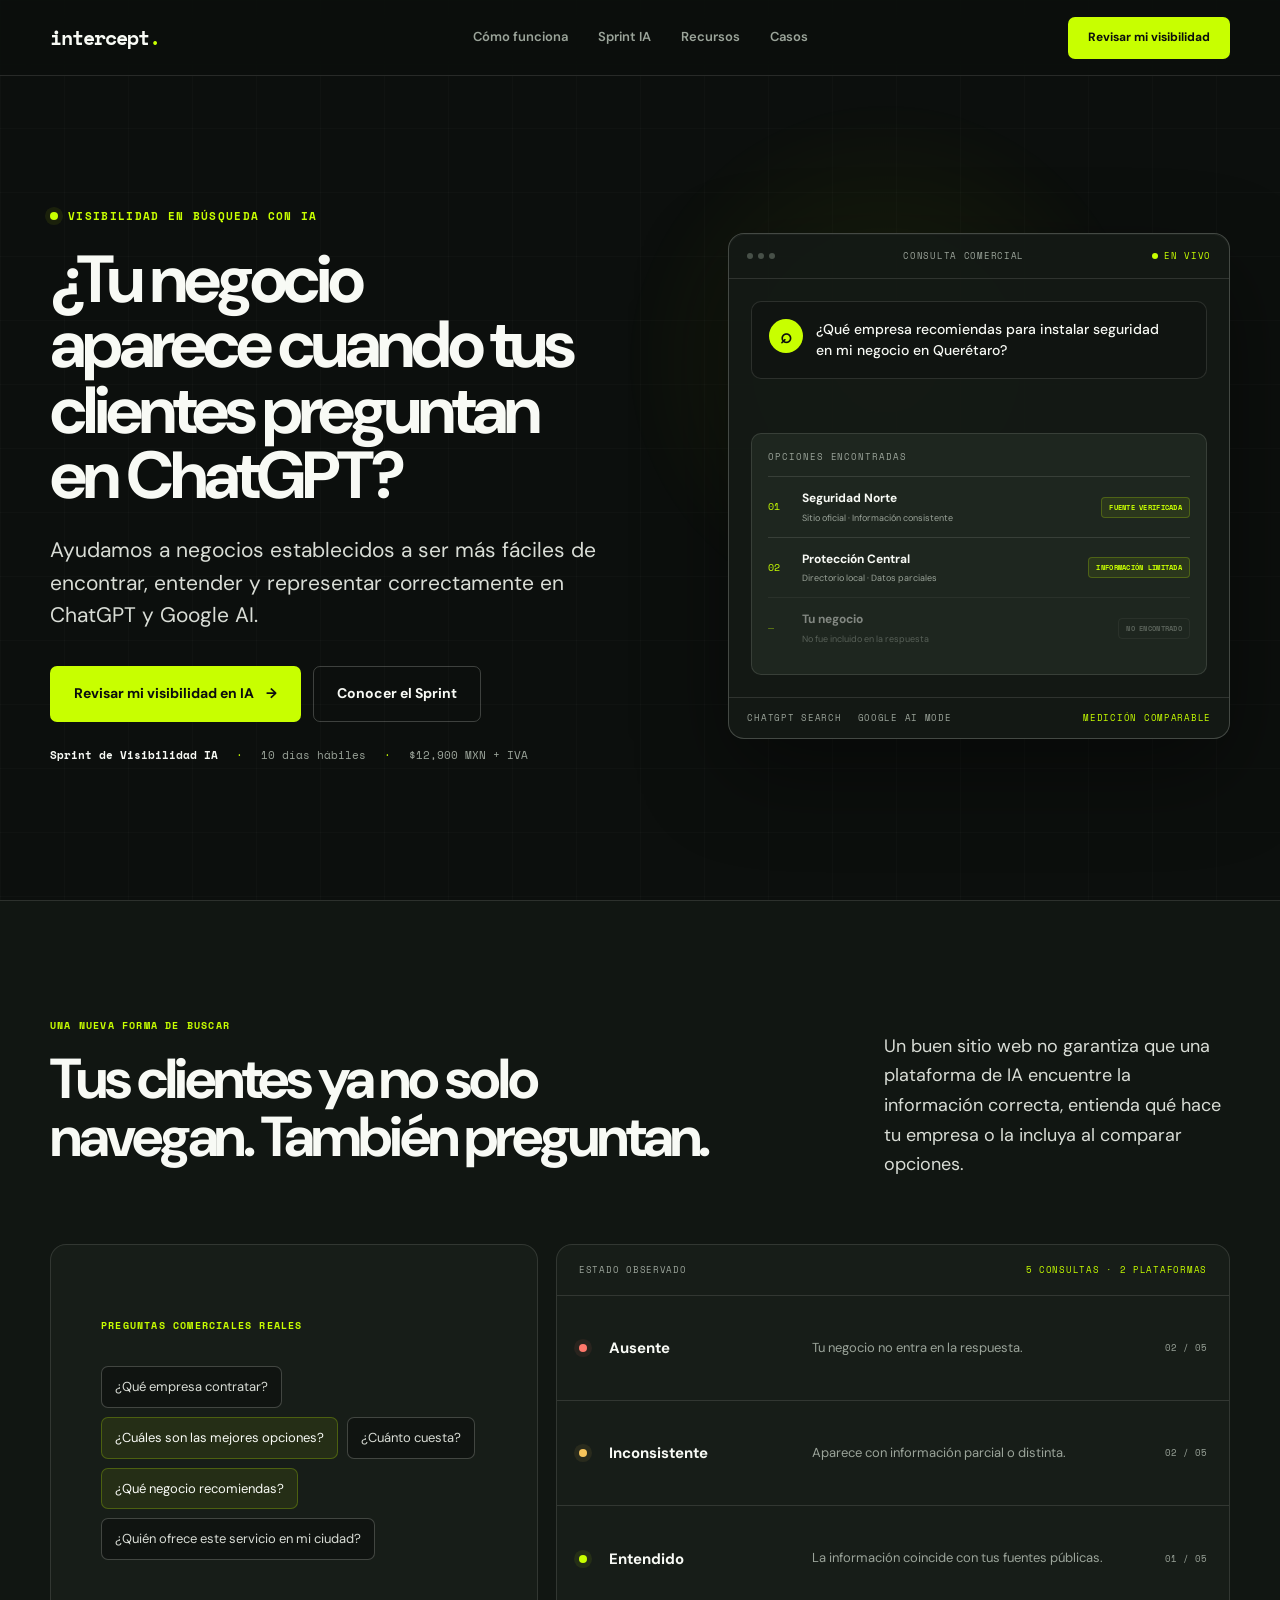
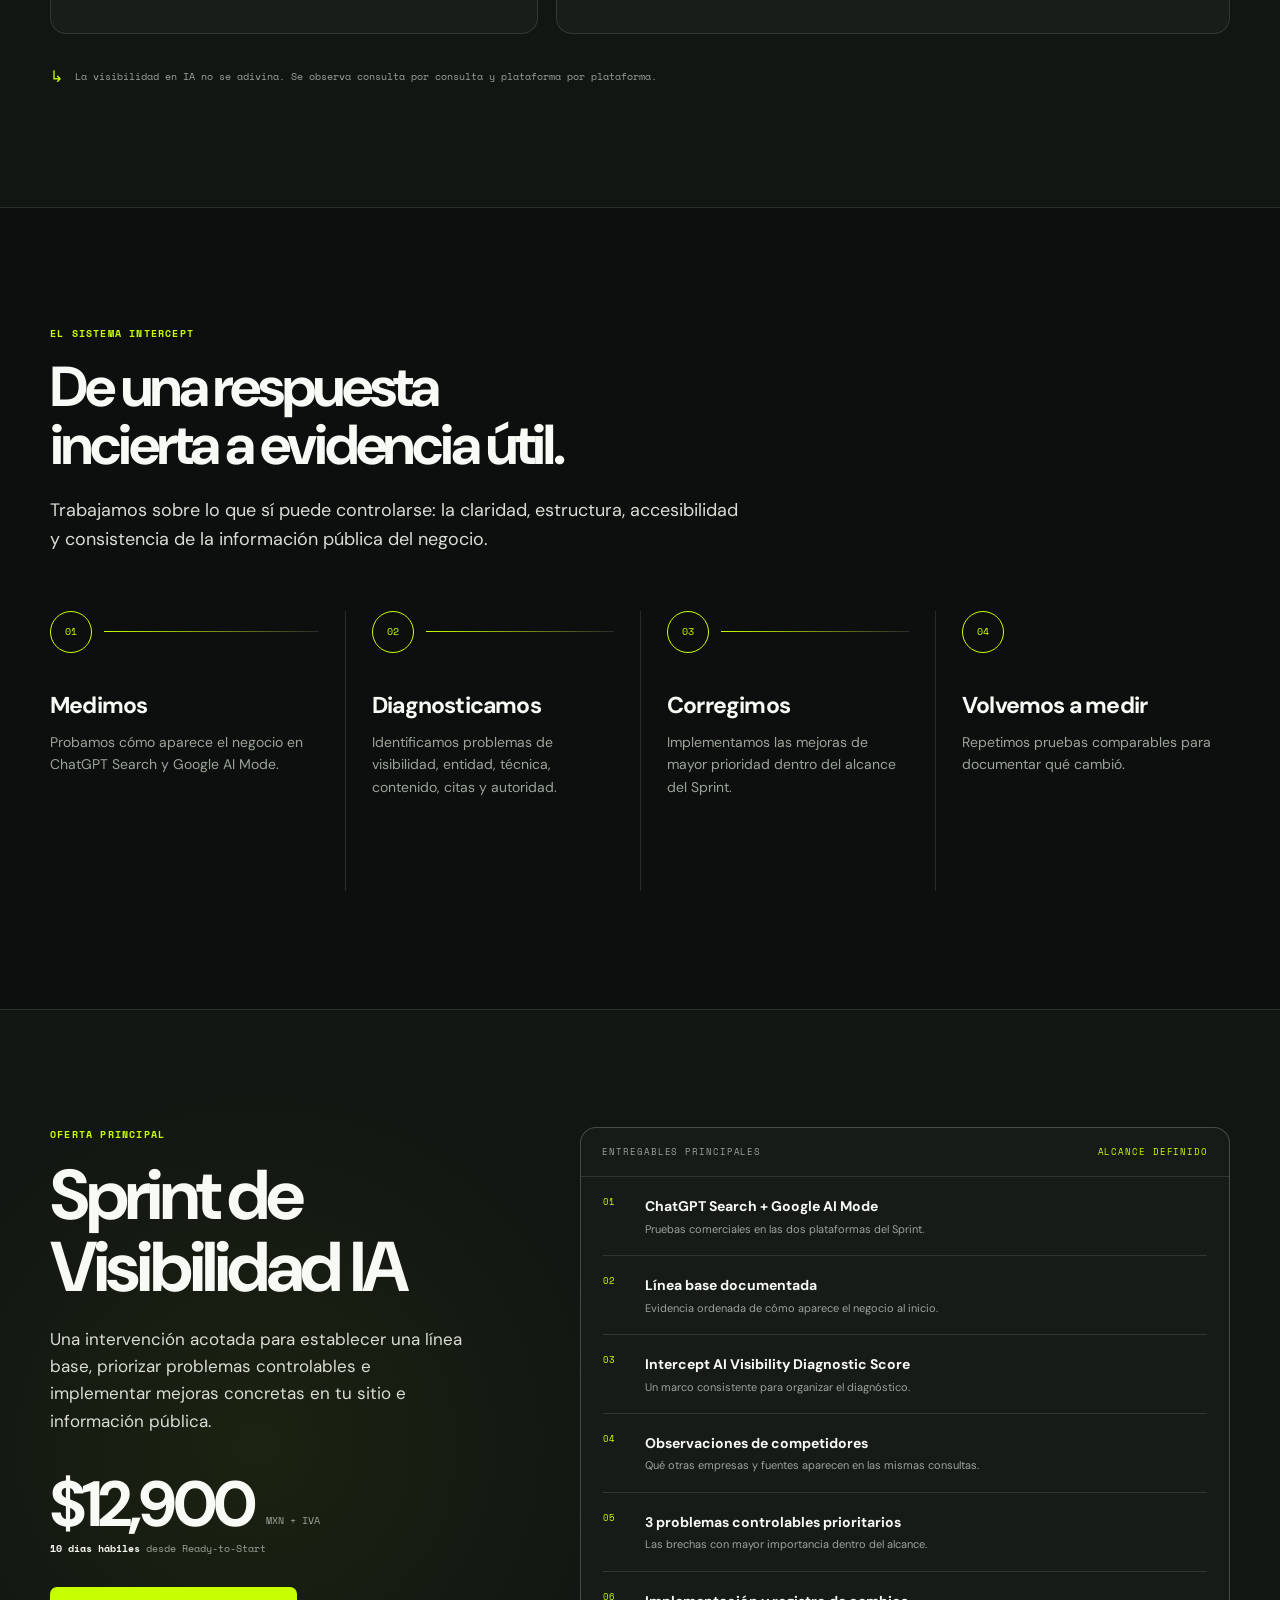
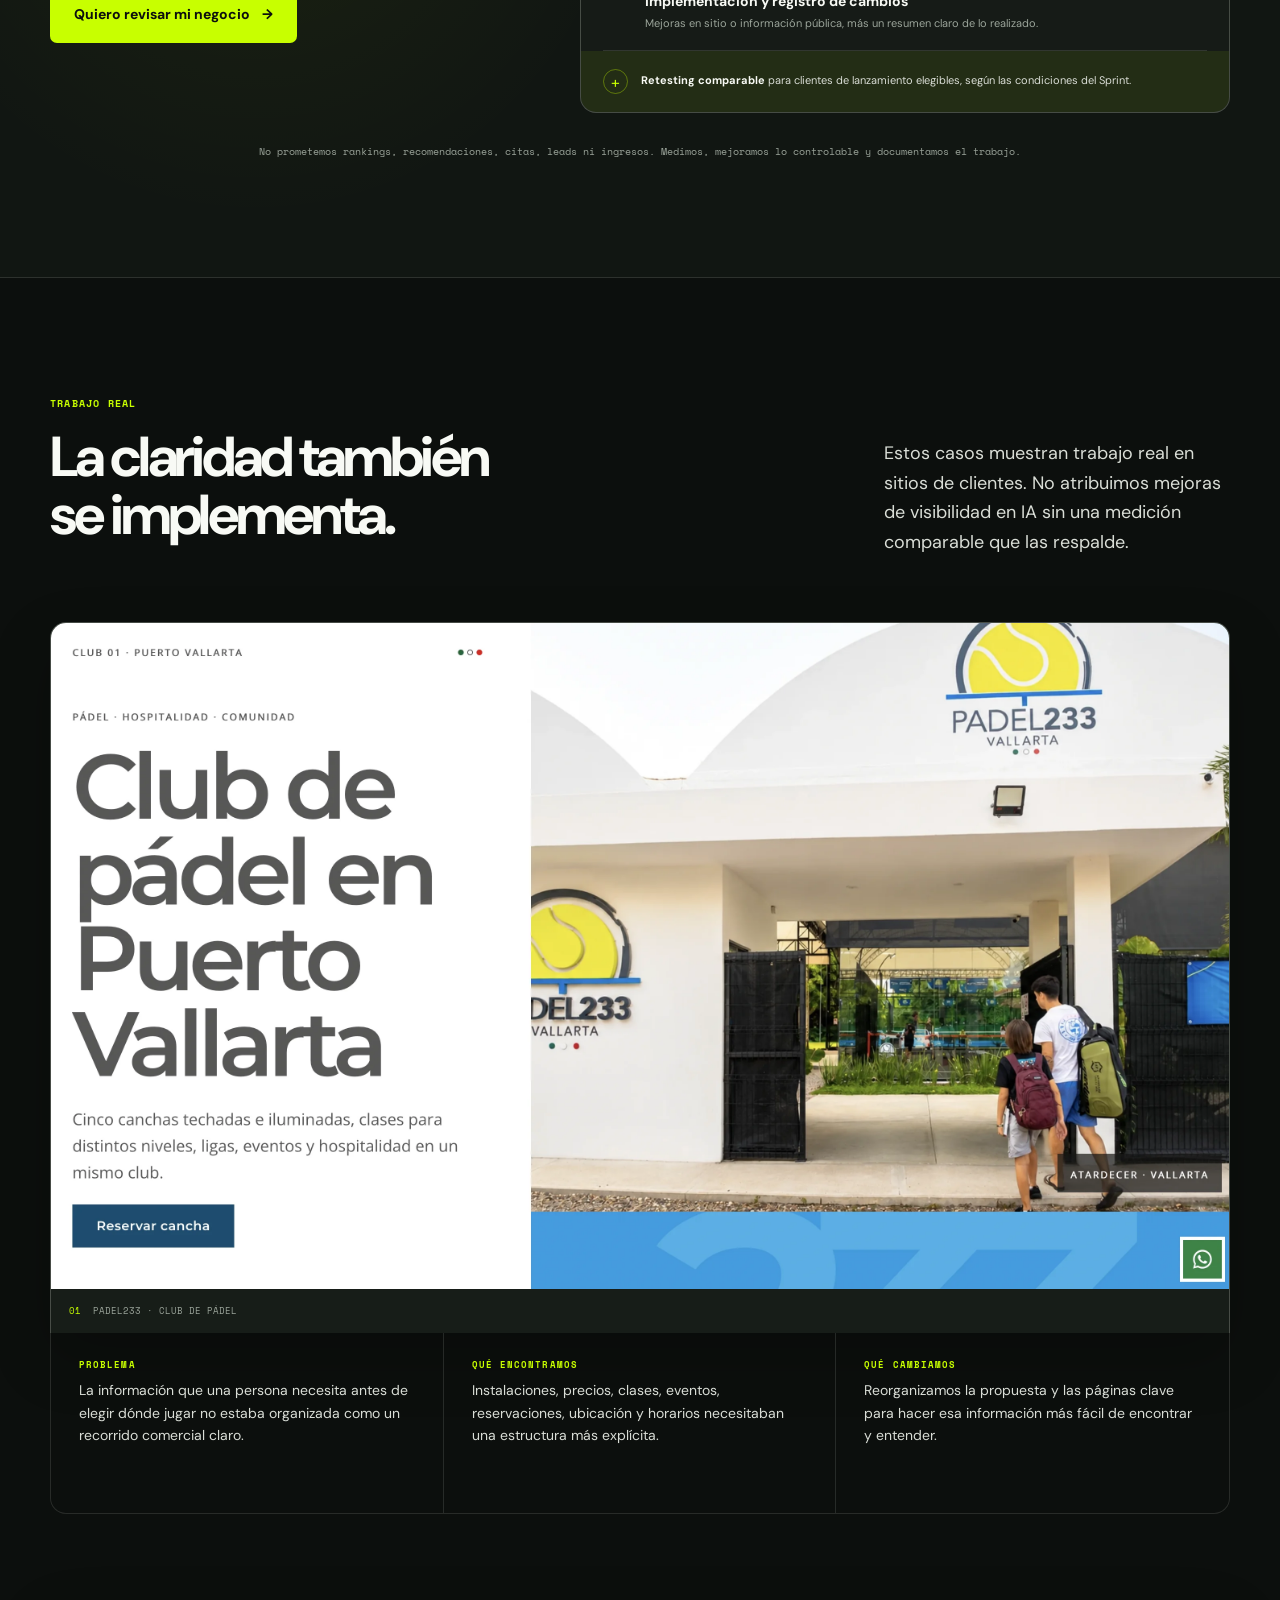
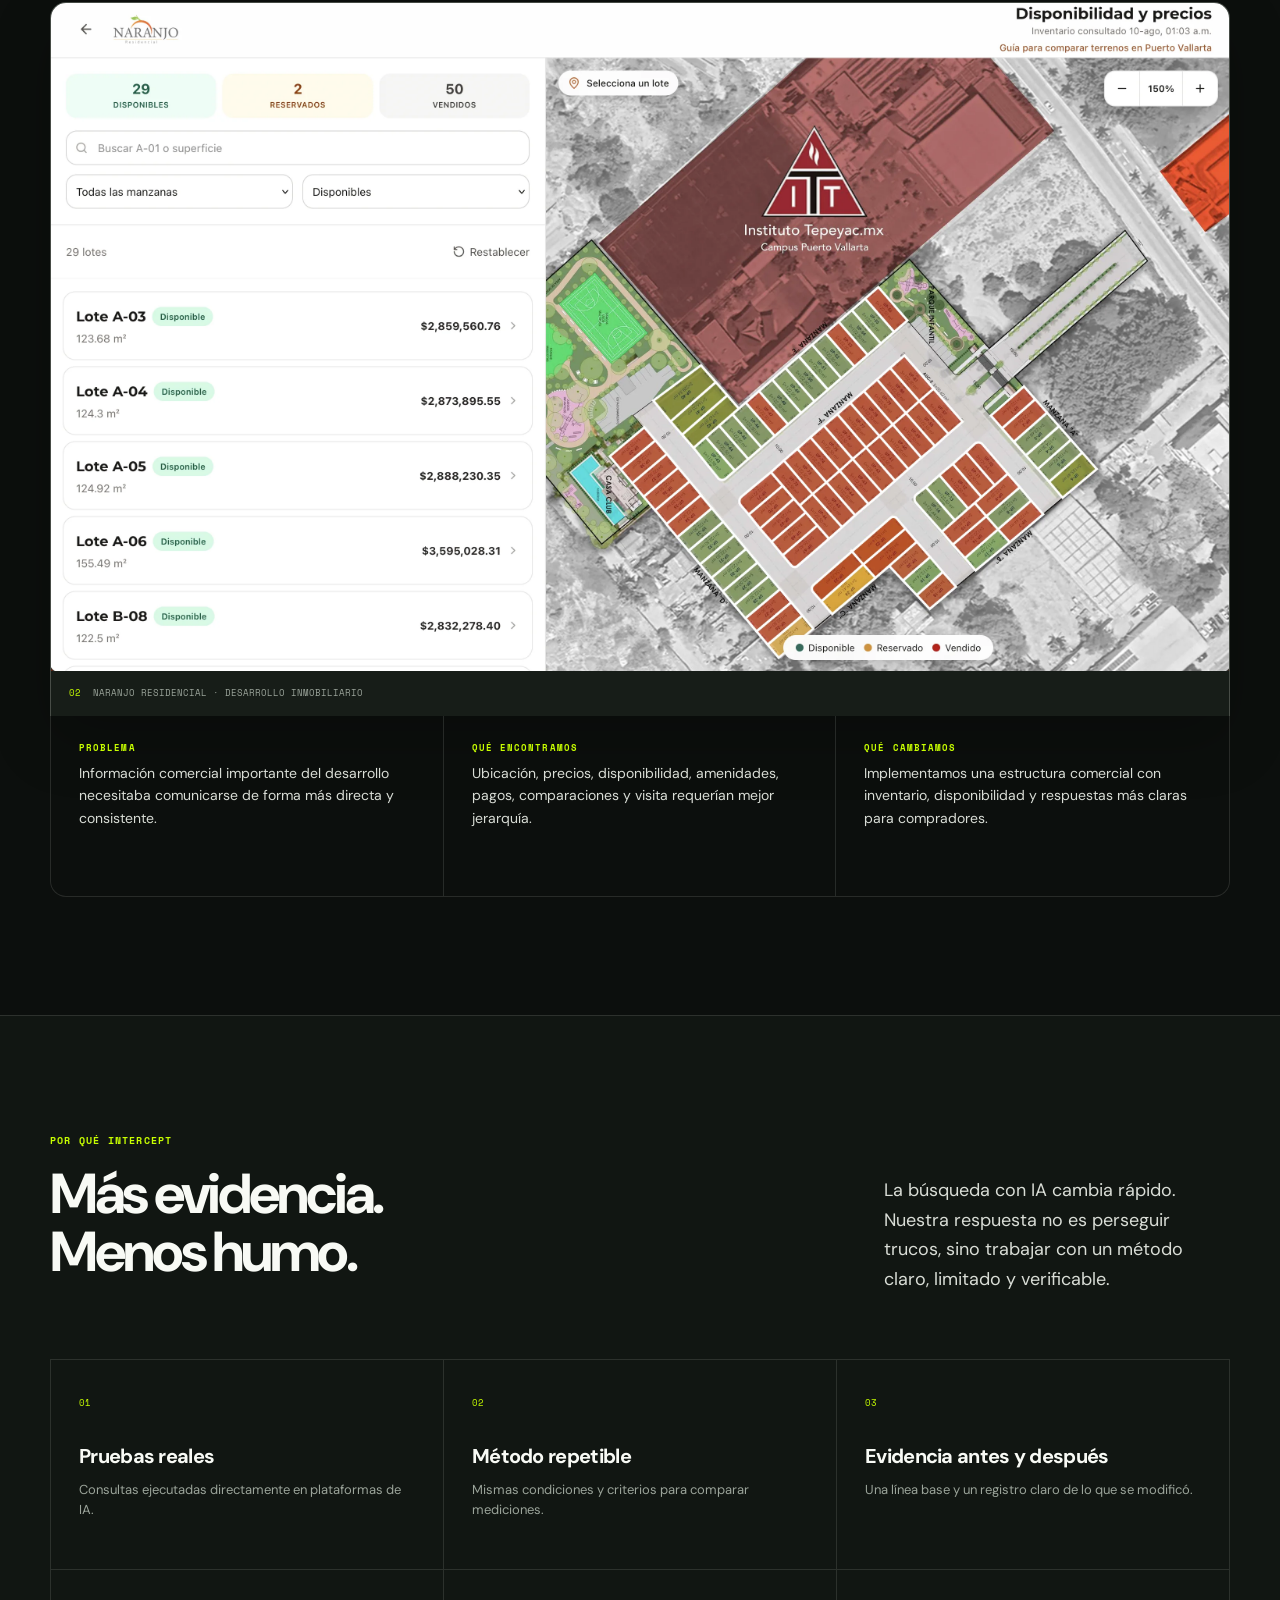
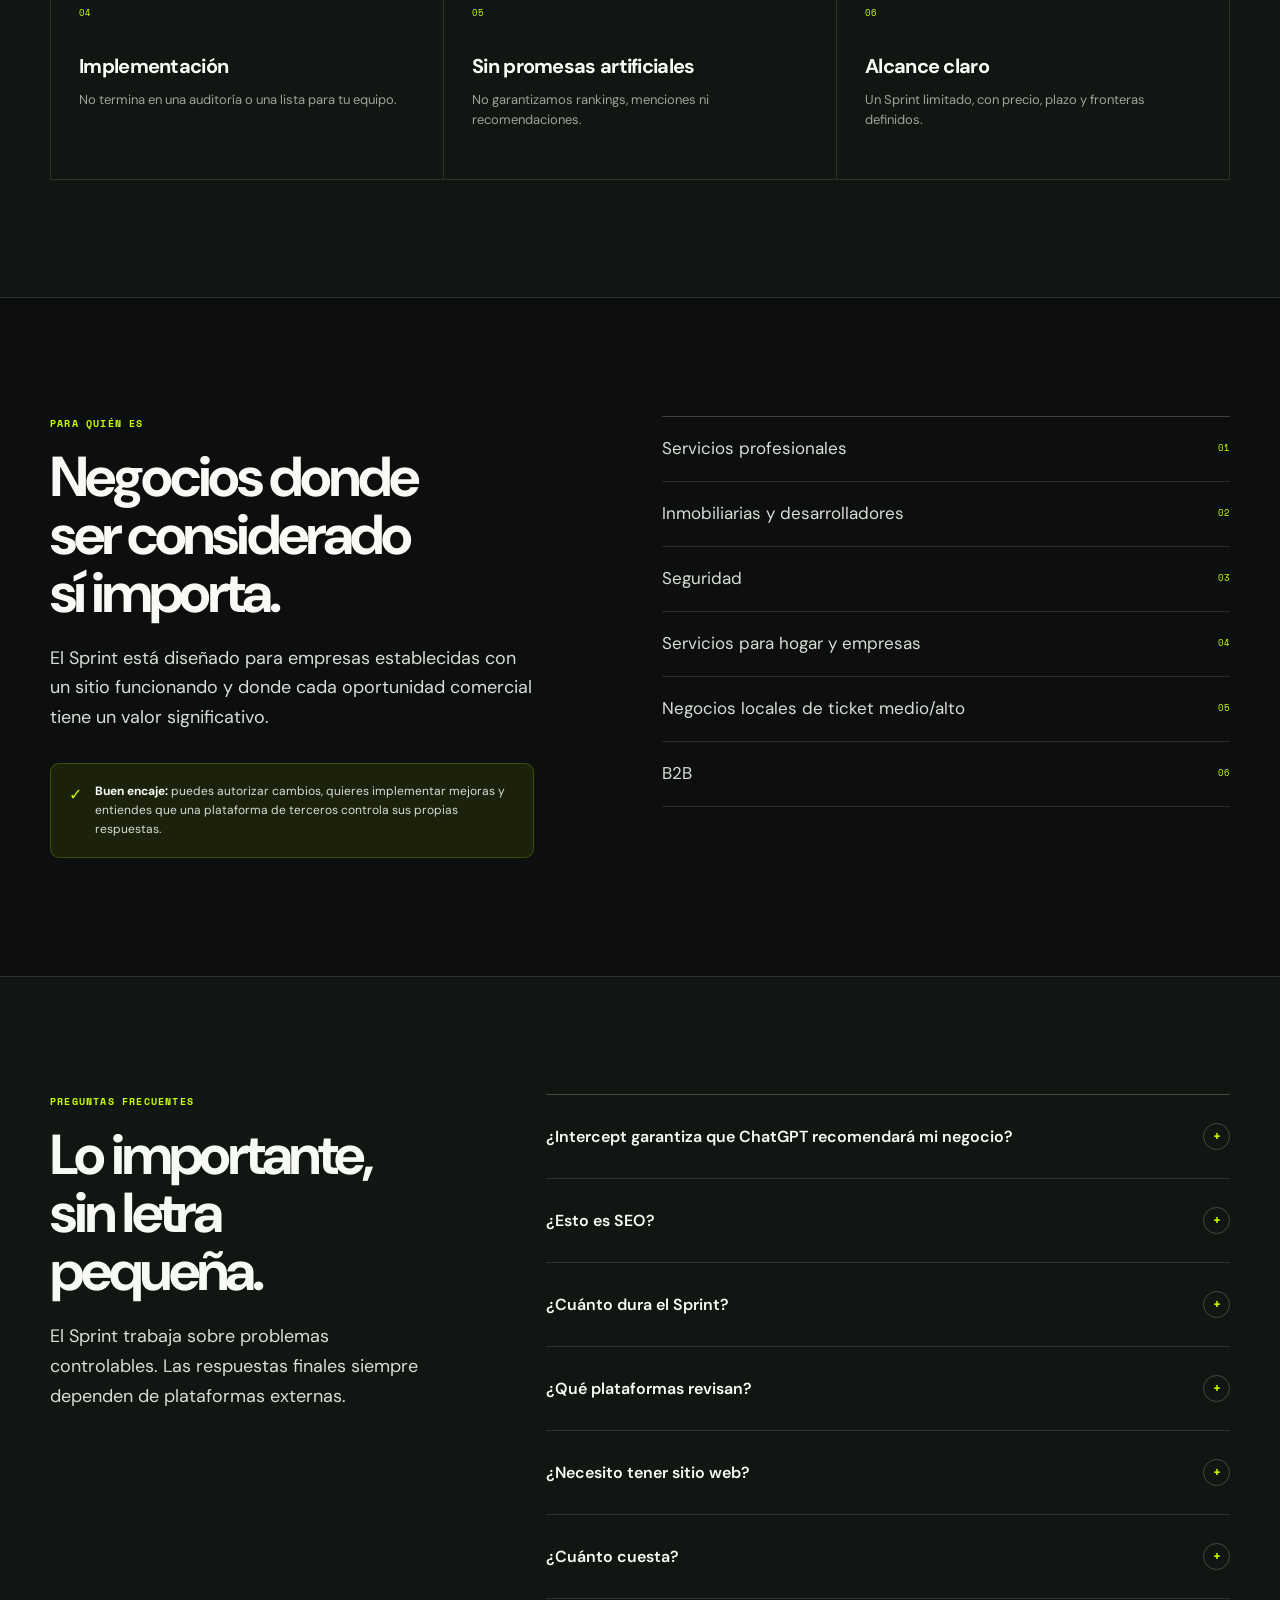
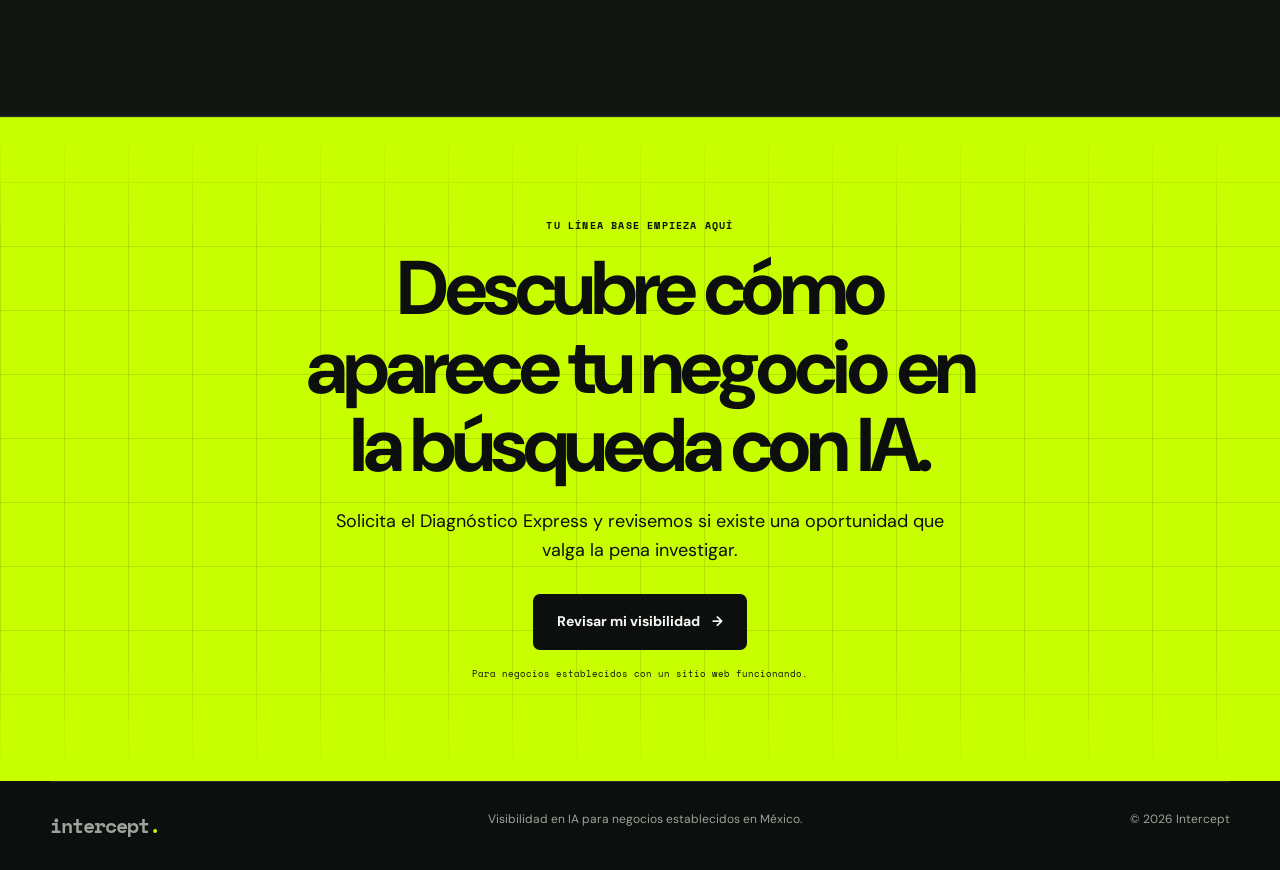
==== commit 46776d84: "Add ChatGPT visibility guide" ====
--- a/index.html
+++ b/index.html
@@ -1,6 +1,15 @@
 <!doctype html>
 <html lang="es-MX">
 <head>
+  <!-- Google Tag Manager -->
+  <script>
+    (function(w,d,s,l,i){w[l]=w[l]||[];w[l].push({'gtm.start':
+    new Date().getTime(),event:'gtm.js'});var f=d.getElementsByTagName(s)[0],
+    j=d.createElement(s),dl=l!='dataLayer'?'&l='+l:'';j.async=true;j.src=
+    'https://www.googletagmanager.com/gtm.js?id='+i+dl;f.parentNode.insertBefore(j,f);
+    })(window,document,'script','dataLayer','GTM-K83PTF3G');
+  </script>
+  <!-- End Google Tag Manager -->
   <meta charset="utf-8">
   <meta name="viewport" content="width=device-width, initial-scale=1">
   <meta name="theme-color" content="#0c0f0d">
@@ -56,15 +65,21 @@
 </head>
 
 <body>
+  <!-- Google Tag Manager (noscript) -->
+  <noscript>
+    <iframe src="https://www.googletagmanager.com/ns.html?id=GTM-K83PTF3G"
+    height="0" width="0" style="display:none;visibility:hidden"></iframe>
+  </noscript>
+  <!-- End Google Tag Manager (noscript) -->
   <a class="skip-link" href="#contenido">Saltar al contenido</a>
 
   <header class="site-header" data-header>
     <a class="brand" href="#inicio" aria-label="Intercept, ir al inicio">intercept<span>.</span></a>
     <nav class="site-nav" aria-label="Navegación principal">
-      <a href="#metodo">Cómo funciona</a>
-      <a href="#sprint">El Sprint</a>
+      <a href="/como-funciona/">Cómo funciona</a>
+      <a href="/visibilidad-ia/">Sprint IA</a>
+      <a href="/recursos/">Recursos</a>
       <a href="#casos">Casos</a>
-      <a href="#preguntas">Preguntas</a>
     </nav>
     <a class="button button--accent button--small" href="/visibilidad-ia/#diagnostico-express">Revisar mi visibilidad</a>
   </header>
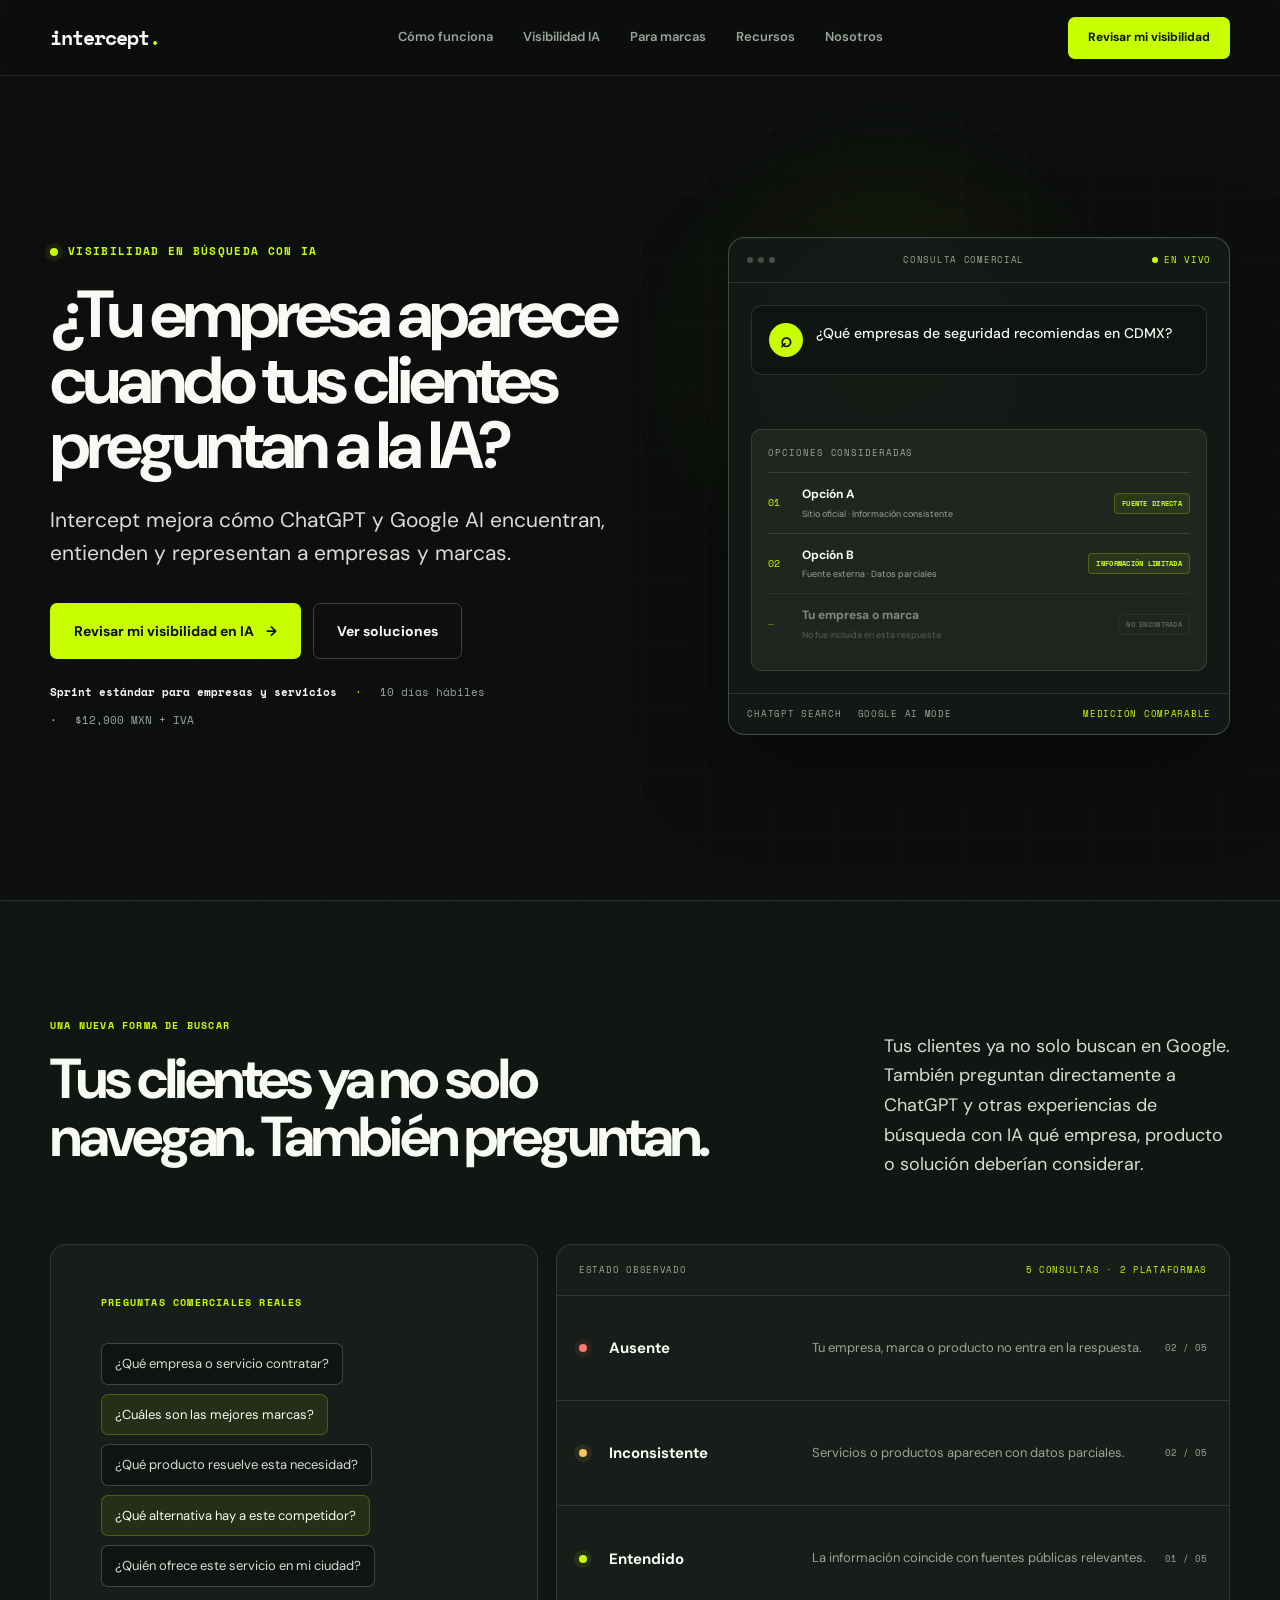
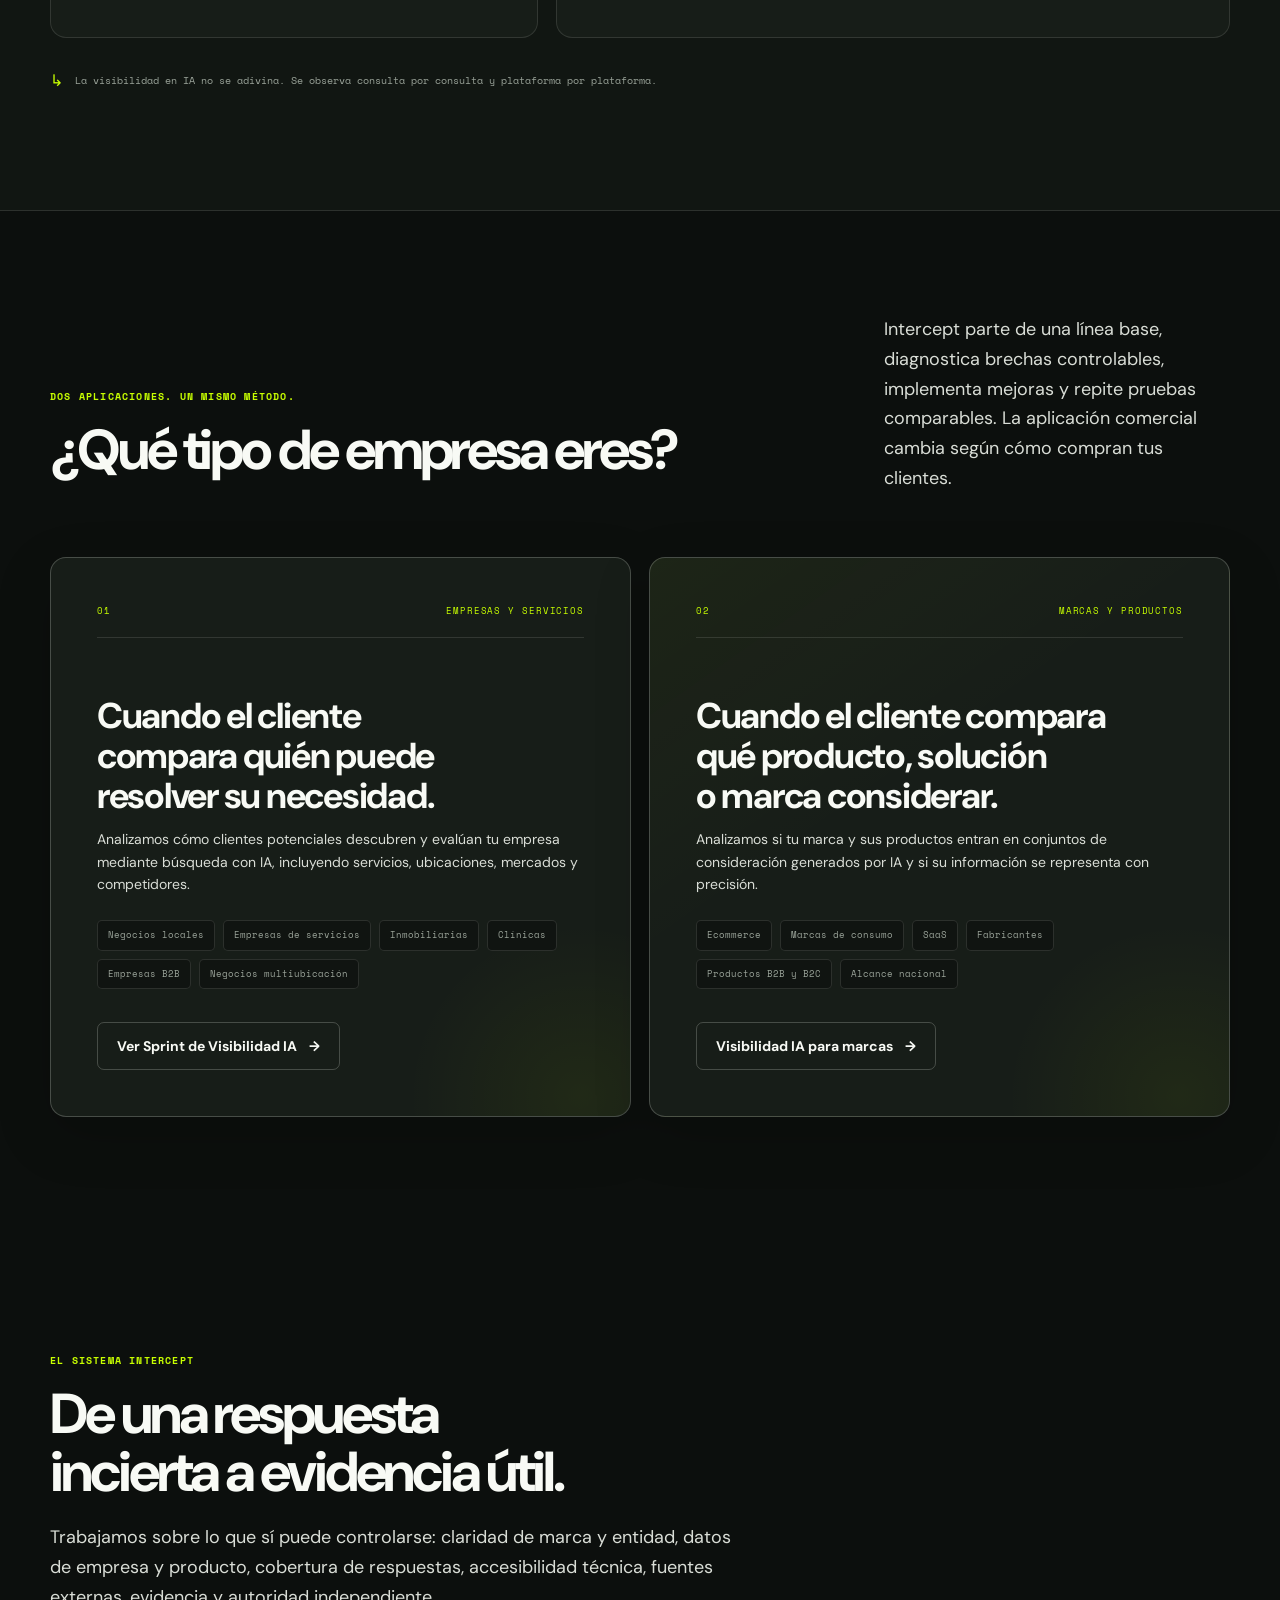
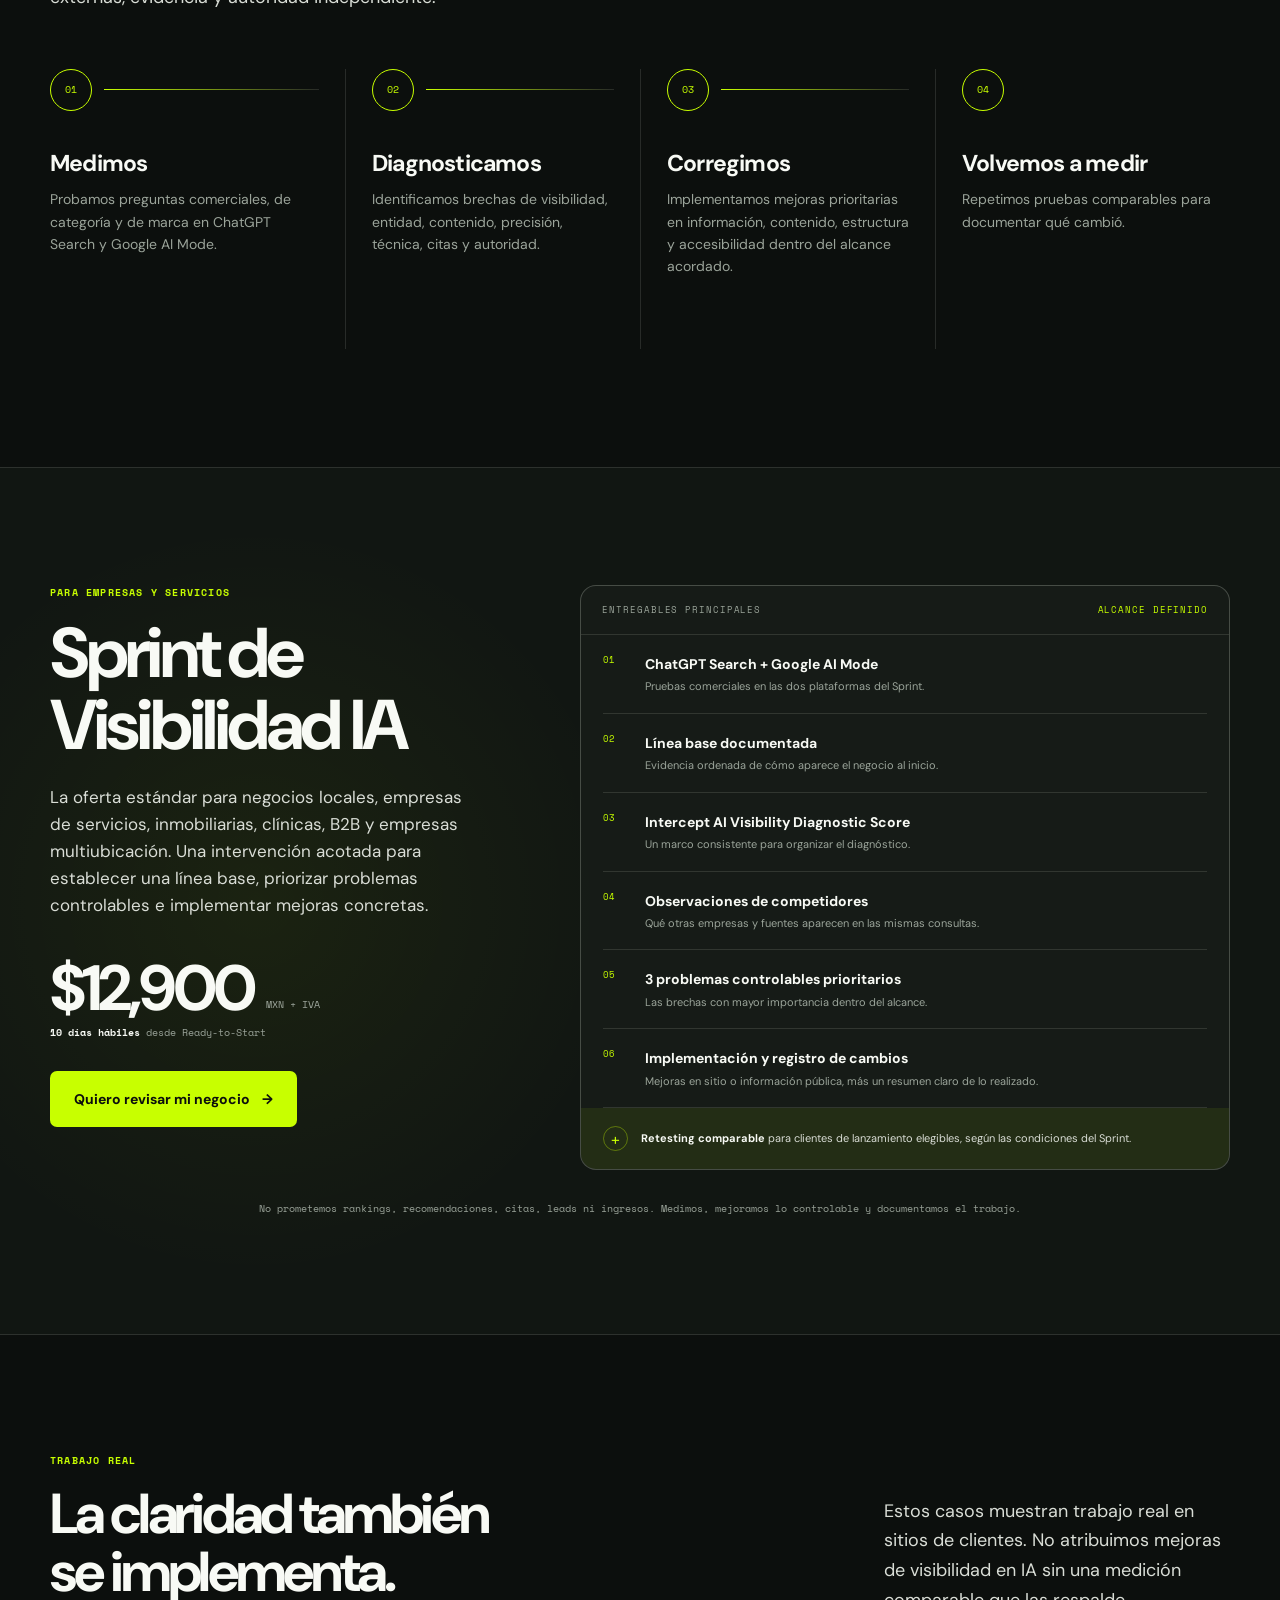
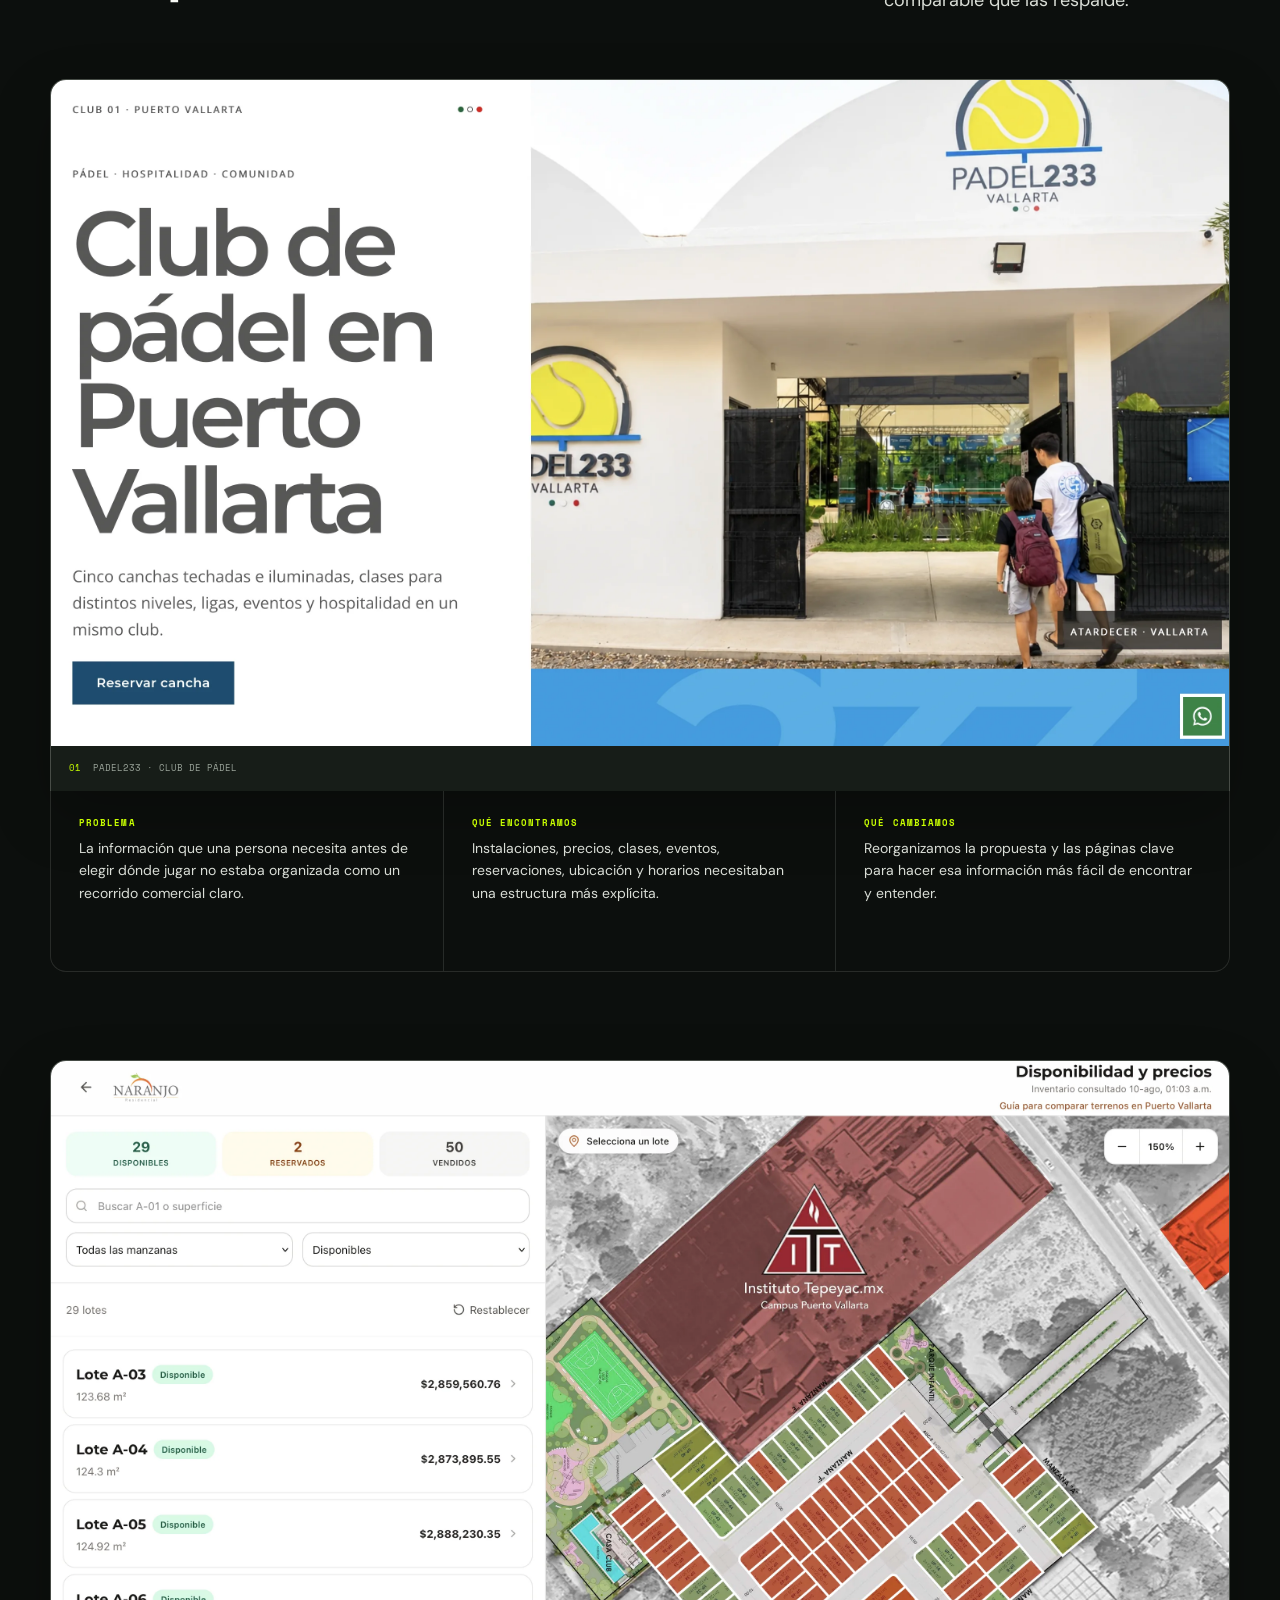
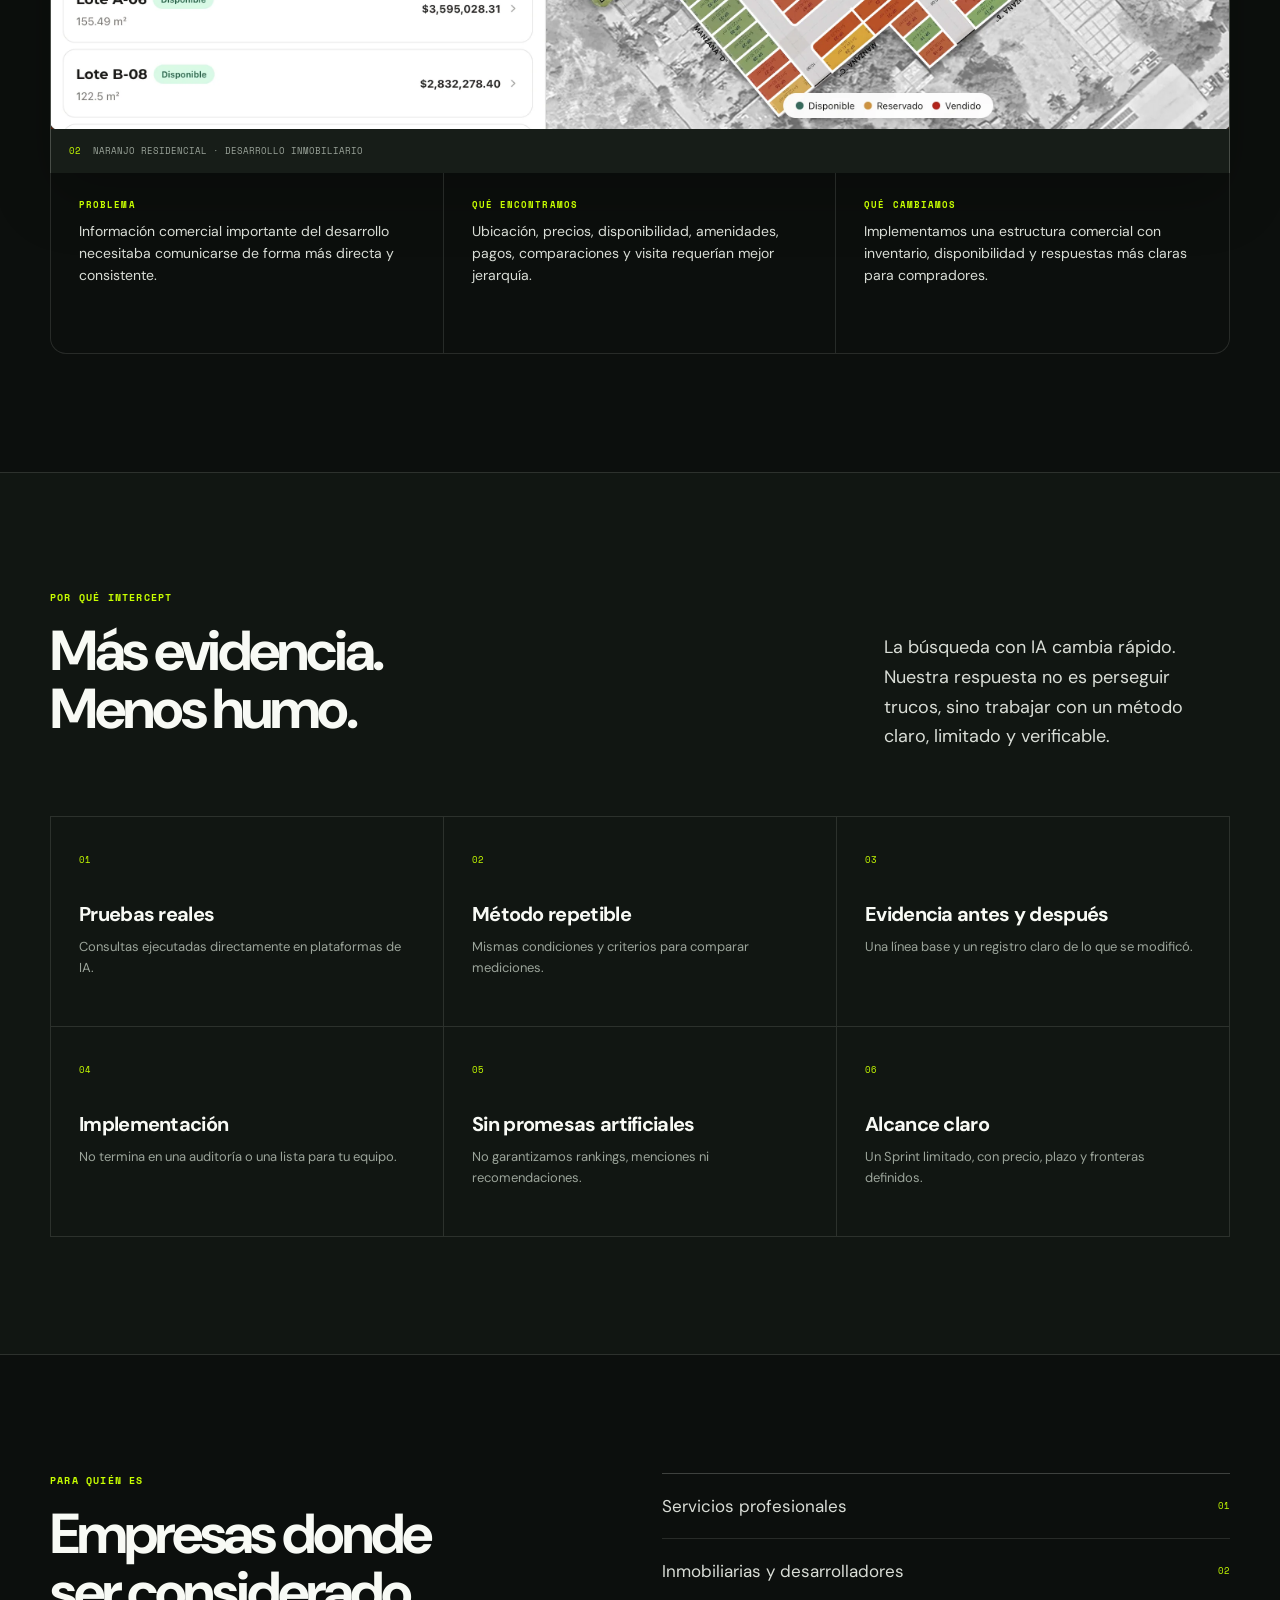
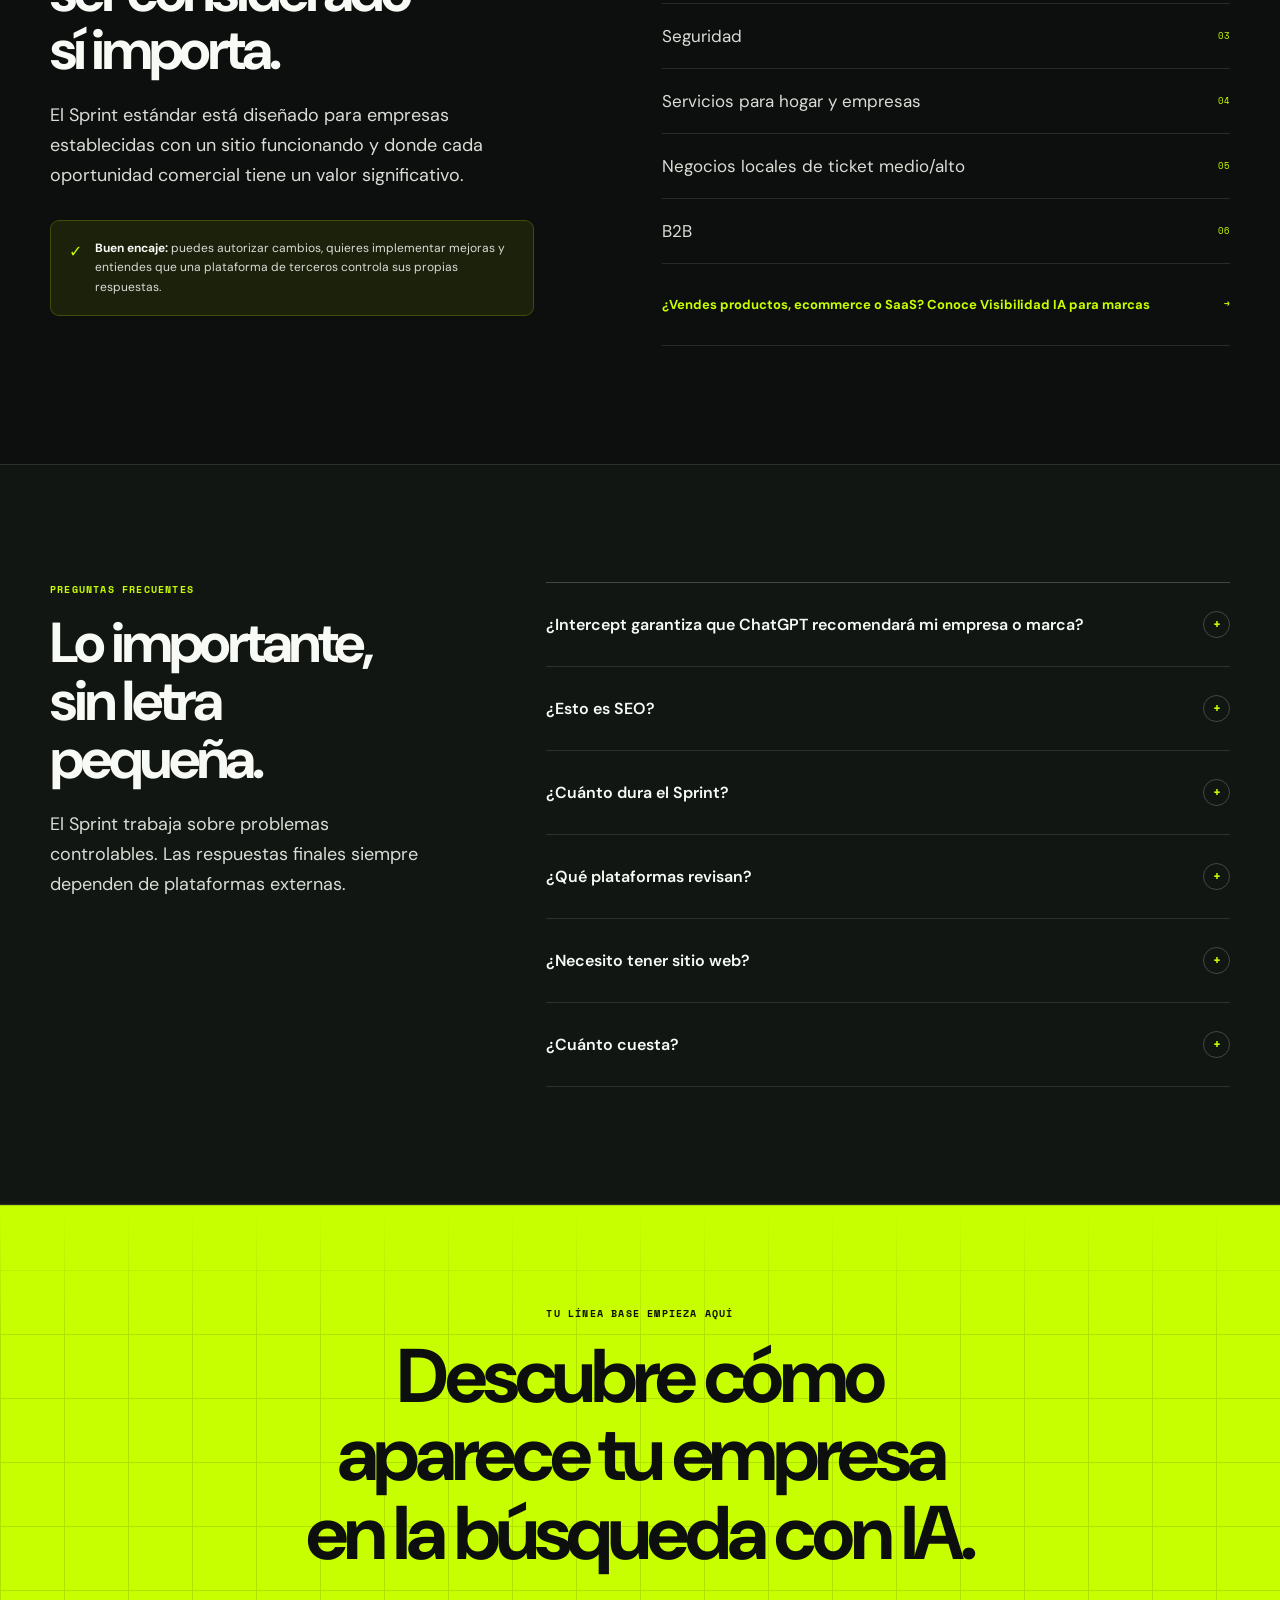
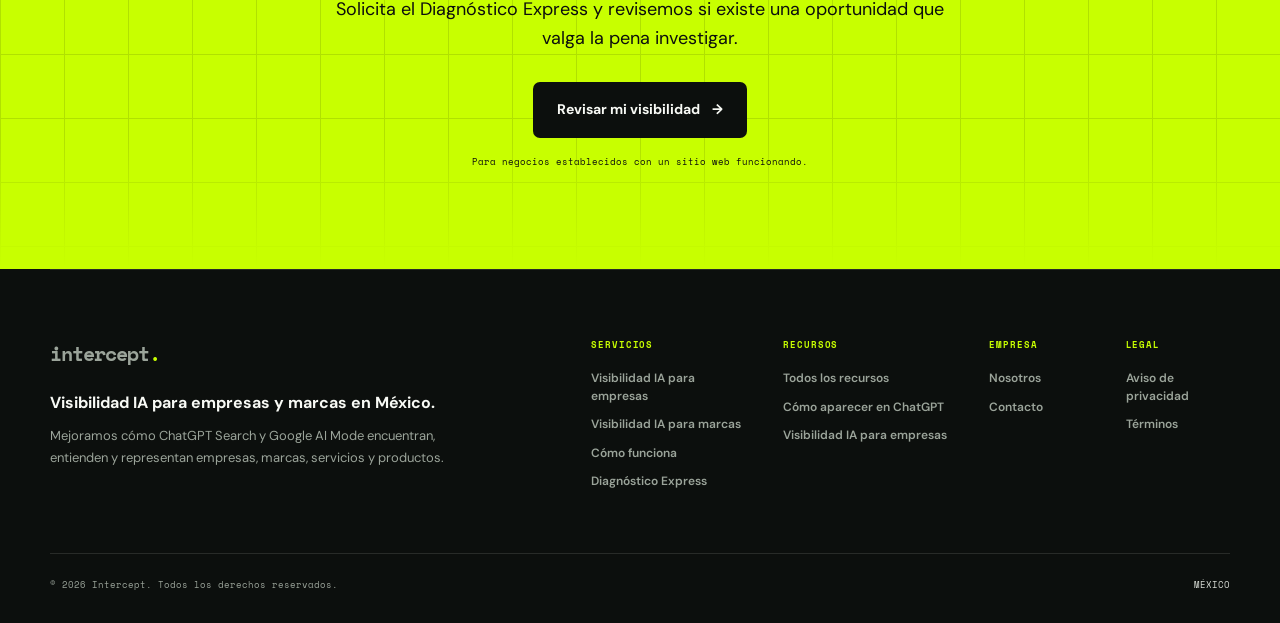
==== commit d2795ebd: "Add Diagnóstico Express conversion flow" ====
--- a/index.html
+++ b/index.html
@@ -13,26 +13,27 @@
   <meta charset="utf-8">
   <meta name="viewport" content="width=device-width, initial-scale=1">
   <meta name="theme-color" content="#0c0f0d">
-  <meta name="description" content="Intercept ayuda a negocios establecidos a mejorar cómo ChatGPT y Google AI los encuentran, entienden y representan. Sprint de Visibilidad IA: $12,900 MXN + IVA.">
+  <meta name="description" content="Intercept mejora cómo ChatGPT y Google AI encuentran, entienden y representan a empresas, marcas, servicios y productos.">
   <meta property="og:type" content="website">
   <meta property="og:locale" content="es_MX">
-  <meta property="og:title" content="Visibilidad en IA para negocios | Intercept">
-  <meta property="og:description" content="Medimos cómo aparece tu negocio, corregimos problemas controlables y volvemos a medir.">
+  <meta property="og:title" content="Visibilidad en IA para empresas y marcas | Intercept">
+  <meta property="og:description" content="Medimos cómo aparecen empresas y marcas, corregimos problemas controlables y volvemos a medir.">
   <meta property="og:url" content="https://intercept.mx/">
   <meta property="og:image" content="https://intercept.mx/assets/og-intercept.png">
   <meta property="og:image:width" content="1200">
   <meta property="og:image:height" content="630">
-  <meta property="og:image:alt" content="Intercept: ¿Tu negocio aparece cuando preguntan en ChatGPT?">
+  <meta property="og:image:alt" content="Intercept: ¿Tu empresa aparece cuando preguntan a la IA?">
   <meta name="twitter:card" content="summary_large_image">
-  <meta name="twitter:title" content="Visibilidad en IA para negocios | Intercept">
-  <meta name="twitter:description" content="Medimos cómo aparece tu negocio, corregimos problemas controlables y volvemos a medir.">
+  <meta name="twitter:title" content="Visibilidad en IA para empresas y marcas | Intercept">
+  <meta name="twitter:description" content="Medimos cómo aparecen empresas y marcas, corregimos problemas controlables y volvemos a medir.">
   <meta name="twitter:image" content="https://intercept.mx/assets/og-intercept.png">
   <link rel="canonical" href="https://intercept.mx/">
   <link rel="preconnect" href="https://fonts.googleapis.com">
   <link rel="preconnect" href="https://fonts.gstatic.com" crossorigin>
   <link href="https://fonts.googleapis.com/css2?family=DM+Sans:opsz,wght@9..40,400;9..40,500;9..40,600;9..40,700&amp;family=Space+Mono:wght@400;700&amp;display=swap" rel="stylesheet">
   <link rel="stylesheet" href="styles.css">
-  <title>Visibilidad en IA para negocios | Intercept</title>
+  <link rel="stylesheet" href="footer.css">
+  <title>Visibilidad en IA para empresas y marcas | Intercept</title>
   <script type="application/ld+json">
   {
     "@context": "https://schema.org",
@@ -41,7 +42,9 @@
         "@type": "Organization",
         "@id": "https://intercept.mx/#organization",
         "name": "Intercept",
-        "url": "https://intercept.mx/"
+        "url": "https://intercept.mx/",
+        "description": "Empresa enfocada en visibilidad IA para empresas, marcas, servicios y productos en México.",
+        "areaServed": { "@type": "Country", "name": "México" }
       },
       {
         "@type": "WebSite",
@@ -77,24 +80,25 @@
     <a class="brand" href="#inicio" aria-label="Intercept, ir al inicio">intercept<span>.</span></a>
     <nav class="site-nav" aria-label="Navegación principal">
       <a href="/como-funciona/">Cómo funciona</a>
-      <a href="/visibilidad-ia/">Sprint IA</a>
+      <a href="/visibilidad-ia/">Visibilidad IA</a>
+      <a href="/visibilidad-ia-para-marcas/">Para marcas</a>
       <a href="/recursos/">Recursos</a>
-      <a href="#casos">Casos</a>
+      <a href="/nosotros/">Nosotros</a>
     </nav>
-    <a class="button button--accent button--small" href="/visibilidad-ia/#diagnostico-express">Revisar mi visibilidad</a>
+    <a class="button button--accent button--small" href="/diagnostico-express/">Revisar mi visibilidad</a>
   </header>
 
   <main id="contenido">
     <section class="hero section" id="inicio">
       <div class="hero__copy">
         <p class="eyebrow"><span></span> Visibilidad en búsqueda con IA</p>
-        <h1>¿Tu negocio aparece cuando tus clientes preguntan en ChatGPT?</h1>
-        <p class="hero__lead">Ayudamos a negocios establecidos a ser más fáciles de encontrar, entender y representar correctamente en ChatGPT y Google AI.</p>
+        <h1>¿Tu empresa aparece cuando tus clientes preguntan a la IA?</h1>
+        <p class="hero__lead">Intercept mejora cómo ChatGPT y Google AI encuentran, entienden y representan a empresas y marcas.</p>
         <div class="hero__actions">
-          <a class="button button--accent button--large" href="/visibilidad-ia/#diagnostico-express">Revisar mi visibilidad en IA <span aria-hidden="true">→</span></a>
-          <a class="button button--outline button--large" href="#sprint">Conocer el Sprint</a>
-        </div>
-        <p class="hero__meta"><strong>Sprint de Visibilidad IA</strong><span>10 días hábiles</span><span>$12,900 MXN + IVA</span></p>
+          <a class="button button--accent button--large" href="/diagnostico-express/">Revisar mi visibilidad en IA <span aria-hidden="true">→</span></a>
+          <a class="button button--outline button--large" href="#soluciones">Ver soluciones</a>
+        </div>
+        <p class="hero__meta"><strong>Sprint estándar para empresas y servicios</strong><span>10 días hábiles</span><span>$12,900 MXN + IVA</span></p>
       </div>
 
       <aside class="ai-interface" data-ai-demo aria-label="Ejemplo de una búsqueda comercial en una plataforma de inteligencia artificial">
@@ -106,15 +110,15 @@
         <div class="ai-interface__body">
           <div class="query-row">
             <div class="query-icon" aria-hidden="true">⌕</div>
-            <p data-ai-query>¿Qué empresa recomiendas para instalar seguridad en mi negocio en Querétaro?</p>
+            <p data-ai-query>¿Qué empresas de seguridad recomiendas en CDMX?</p>
             <i class="typing-cursor" aria-hidden="true"></i>
           </div>
           <div class="thinking" data-ai-thinking><span></span><span></span><span></span><em>Buscando y comparando fuentes públicas…</em></div>
           <div class="answer-card" data-ai-results>
-            <p class="answer-label">Opciones encontradas</p>
-            <div class="business-result"><span>01</span><div><strong>Seguridad Norte</strong><small>Sitio oficial · Información consistente</small></div><b>Fuente verificada</b></div>
-            <div class="business-result"><span>02</span><div><strong>Protección Central</strong><small>Directorio local · Datos parciales</small></div><b>Información limitada</b></div>
-            <div class="business-result is-muted"><span>—</span><div><strong>Tu negocio</strong><small>No fue incluido en la respuesta</small></div><b>No encontrado</b></div>
+            <p class="answer-label">Opciones consideradas</p>
+            <div class="business-result"><span>01</span><div><strong>Opción A</strong><small>Sitio oficial · Información consistente</small></div><b>Fuente directa</b></div>
+            <div class="business-result"><span>02</span><div><strong>Opción B</strong><small>Fuente externa · Datos parciales</small></div><b>Información limitada</b></div>
+            <div class="business-result is-muted"><span>—</span><div><strong>Tu empresa o marca</strong><small>No fue incluida en esta respuesta</small></div><b>No encontrada</b></div>
           </div>
         </div>
         <div class="ai-interface__footer"><span>ChatGPT Search</span><span>Google AI Mode</span><span class="scan-line">Medición comparable</span></div>
@@ -127,51 +131,78 @@
           <p class="kicker">Una nueva forma de buscar</p>
           <h2>Tus clientes ya no solo navegan. También preguntan.</h2>
         </div>
-        <p>Un buen sitio web no garantiza que una plataforma de IA encuentre la información correcta, entienda qué hace tu empresa o la incluya al comparar opciones.</p>
+        <p>Tus clientes ya no solo buscan en Google. También preguntan directamente a ChatGPT y otras experiencias de búsqueda con IA qué empresa, producto o solución deberían considerar.</p>
       </div>
 
       <div class="problem-visual">
         <div class="prompt-cloud" aria-label="Ejemplos de preguntas que hacen los clientes">
           <p class="interface-label">Preguntas comerciales reales</p>
-          <span>¿Qué empresa contratar?</span>
-          <span>¿Cuáles son las mejores opciones?</span>
-          <span>¿Cuánto cuesta?</span>
-          <span>¿Qué negocio recomiendas?</span>
+          <span>¿Qué empresa o servicio contratar?</span>
+          <span>¿Cuáles son las mejores marcas?</span>
+          <span>¿Qué producto resuelve esta necesidad?</span>
+          <span>¿Qué alternativa hay a este competidor?</span>
           <span>¿Quién ofrece este servicio en mi ciudad?</span>
         </div>
 
         <div class="visibility-panel">
           <div class="visibility-panel__header"><span>Estado observado</span><span>5 consultas · 2 plataformas</span></div>
-          <div class="visibility-row"><span class="signal signal--off"></span><strong>Ausente</strong><p>Tu negocio no entra en la respuesta.</p><small>02 / 05</small></div>
-          <div class="visibility-row"><span class="signal signal--warn"></span><strong>Inconsistente</strong><p>Aparece con información parcial o distinta.</p><small>02 / 05</small></div>
-          <div class="visibility-row"><span class="signal signal--on"></span><strong>Entendido</strong><p>La información coincide con tus fuentes públicas.</p><small>01 / 05</small></div>
+          <div class="visibility-row"><span class="signal signal--off"></span><strong>Ausente</strong><p>Tu empresa, marca o producto no entra en la respuesta.</p><small>02 / 05</small></div>
+          <div class="visibility-row"><span class="signal signal--warn"></span><strong>Inconsistente</strong><p>Servicios o productos aparecen con datos parciales.</p><small>02 / 05</small></div>
+          <div class="visibility-row"><span class="signal signal--on"></span><strong>Entendido</strong><p>La información coincide con fuentes públicas relevantes.</p><small>01 / 05</small></div>
         </div>
       </div>
       <p class="section-note"><span aria-hidden="true">↳</span> La visibilidad en IA no se adivina. Se observa consulta por consulta y plataforma por plataforma.</p>
+    </section>
+
+    <section class="solutions-section section reveal" id="soluciones">
+      <div class="section-heading section-heading--split">
+        <div><p class="kicker">Dos aplicaciones. Un mismo método.</p><h2>¿Qué tipo de empresa eres?</h2></div>
+        <p>Intercept parte de una línea base, diagnostica brechas controlables, implementa mejoras y repite pruebas comparables. La aplicación comercial cambia según cómo compran tus clientes.</p>
+      </div>
+      <div class="solution-grid">
+        <article class="solution-card">
+          <div class="solution-card__top"><span>01</span><p>Empresas y servicios</p></div>
+          <h3>Cuando el cliente compara quién puede resolver su necesidad.</h3>
+          <p>Analizamos cómo clientes potenciales descubren y evalúan tu empresa mediante búsqueda con IA, incluyendo servicios, ubicaciones, mercados y competidores.</p>
+          <ul aria-label="Empresas adecuadas para el Sprint de Visibilidad IA">
+            <li>Negocios locales</li><li>Empresas de servicios</li><li>Inmobiliarias</li><li>Clínicas</li><li>Empresas B2B</li><li>Negocios multiubicación</li>
+          </ul>
+          <a class="button button--outline" href="/visibilidad-ia/">Ver Sprint de Visibilidad IA <span aria-hidden="true">→</span></a>
+        </article>
+        <article class="solution-card solution-card--brands">
+          <div class="solution-card__top"><span>02</span><p>Marcas y productos</p></div>
+          <h3>Cuando el cliente compara qué producto, solución o marca considerar.</h3>
+          <p>Analizamos si tu marca y sus productos entran en conjuntos de consideración generados por IA y si su información se representa con precisión.</p>
+          <ul aria-label="Empresas adecuadas para Visibilidad IA para Marcas">
+            <li>Ecommerce</li><li>Marcas de consumo</li><li>SaaS</li><li>Fabricantes</li><li>Productos B2B y B2C</li><li>Alcance nacional</li>
+          </ul>
+          <a class="button button--outline" href="/visibilidad-ia-para-marcas/">Visibilidad IA para marcas <span aria-hidden="true">→</span></a>
+        </article>
+      </div>
     </section>
 
     <section class="method-section section reveal" id="metodo">
       <div class="section-heading">
         <p class="kicker">El sistema Intercept</p>
         <h2>De una respuesta incierta a evidencia útil.</h2>
-        <p>Trabajamos sobre lo que sí puede controlarse: la claridad, estructura, accesibilidad y consistencia de la información pública del negocio.</p>
+        <p>Trabajamos sobre lo que sí puede controlarse: claridad de marca y entidad, datos de empresa y producto, cobertura de respuestas, accesibilidad técnica, fuentes externas, evidencia y autoridad independiente.</p>
       </div>
 
       <ol class="process-grid">
         <li class="process-card">
           <div><span>01</span><i></i></div>
           <h3>Medimos</h3>
-          <p>Probamos cómo aparece el negocio en ChatGPT Search y Google AI Mode.</p>
+          <p>Probamos preguntas comerciales, de categoría y de marca en ChatGPT Search y Google AI Mode.</p>
         </li>
         <li class="process-card">
           <div><span>02</span><i></i></div>
           <h3>Diagnosticamos</h3>
-          <p>Identificamos problemas de visibilidad, entidad, técnica, contenido, citas y autoridad.</p>
+          <p>Identificamos brechas de visibilidad, entidad, contenido, precisión, técnica, citas y autoridad.</p>
         </li>
         <li class="process-card">
           <div><span>03</span><i></i></div>
           <h3>Corregimos</h3>
-          <p>Implementamos las mejoras de mayor prioridad dentro del alcance del Sprint.</p>
+          <p>Implementamos mejoras prioritarias en información, contenido, estructura y accesibilidad dentro del alcance acordado.</p>
         </li>
         <li class="process-card">
           <div><span>04</span></div>
@@ -184,12 +215,12 @@
     <section class="offer-section section section--border reveal" id="sprint">
       <div class="offer-shell">
         <div class="offer-intro">
-          <p class="kicker">Oferta principal</p>
+          <p class="kicker">Para empresas y servicios</p>
           <h2>Sprint de<br>Visibilidad IA</h2>
-          <p>Una intervención acotada para establecer una línea base, priorizar problemas controlables e implementar mejoras concretas en tu sitio e información pública.</p>
+          <p>La oferta estándar para negocios locales, empresas de servicios, inmobiliarias, clínicas, B2B y empresas multiubicación. Una intervención acotada para establecer una línea base, priorizar problemas controlables e implementar mejoras concretas.</p>
           <div class="offer-price"><strong>$12,900</strong><span>MXN + IVA</span></div>
           <p class="offer-duration"><span>10 días hábiles</span> desde Ready-to-Start</p>
-          <a class="button button--accent button--large" href="/visibilidad-ia/#diagnostico-express">Quiero revisar mi negocio <span aria-hidden="true">→</span></a>
+          <a class="button button--accent button--large" href="/diagnostico-express/">Quiero revisar mi negocio <span aria-hidden="true">→</span></a>
         </div>
 
         <div class="deliverables">
@@ -268,8 +299,8 @@
       <div class="fit-layout">
         <div class="section-heading">
           <p class="kicker">Para quién es</p>
-          <h2>Negocios donde ser considerado sí importa.</h2>
-          <p>El Sprint está diseñado para empresas establecidas con un sitio funcionando y donde cada oportunidad comercial tiene un valor significativo.</p>
+          <h2>Empresas donde ser considerado sí importa.</h2>
+          <p>El Sprint estándar está diseñado para empresas establecidas con un sitio funcionando y donde cada oportunidad comercial tiene un valor significativo.</p>
           <div class="fit-check"><span>✓</span><p><strong>Buen encaje:</strong> puedes autorizar cambios, quieres implementar mejoras y entiendes que una plataforma de terceros controla sus propias respuestas.</p></div>
         </div>
         <div class="industry-list" aria-label="Tipos de negocio">
@@ -279,6 +310,7 @@
           <span>Servicios para hogar y empresas <i>04</i></span>
           <span>Negocios locales de ticket medio/alto <i>05</i></span>
           <span>B2B <i>06</i></span>
+          <a class="industry-route" href="/visibilidad-ia-para-marcas/">¿Vendes productos, ecommerce o SaaS? Conoce Visibilidad IA para marcas <i>→</i></a>
         </div>
       </div>
     </section>
@@ -292,12 +324,12 @@
         </div>
         <div class="faq-list">
           <details>
-            <summary>¿Intercept garantiza que ChatGPT recomendará mi negocio?<span aria-hidden="true">+</span></summary>
-            <div><p>No. Nadie puede controlar qué empresas decide recomendar una plataforma de terceros. Intercept mide lo que ocurre, corrige problemas controlables y documenta el trabajo.</p></div>
+            <summary>¿Intercept garantiza que ChatGPT recomendará mi empresa o marca?<span aria-hidden="true">+</span></summary>
+            <div><p>No. Nadie puede controlar qué empresas, marcas o productos decide recomendar una plataforma de terceros. Intercept mide lo que ocurre, corrige problemas controlables y documenta el trabajo.</p></div>
           </details>
           <details>
             <summary>¿Esto es SEO?<span aria-hidden="true">+</span></summary>
-            <div><p>Comparte algunos fundamentos con SEO, pero se enfoca específicamente en cómo los sistemas de búsqueda con IA descubren, entienden, citan y representan al negocio.</p></div>
+            <div><p>Comparte algunos fundamentos con SEO, pero se enfoca específicamente en cómo los sistemas de búsqueda con IA descubren, entienden, citan y representan empresas, marcas, servicios y productos.</p></div>
           </details>
           <details>
             <summary>¿Cuánto dura el Sprint?<span aria-hidden="true">+</span></summary>
@@ -313,7 +345,7 @@
           </details>
           <details>
             <summary>¿Cuánto cuesta?<span aria-hidden="true">+</span></summary>
-            <div><p>$12,900 MXN + IVA.</p></div>
+            <div><p>El Sprint de Visibilidad IA estándar cuesta $12,900 MXN + IVA. Ese precio corresponde específicamente a la oferta para empresas y servicios.</p></div>
           </details>
         </div>
       </div>
@@ -323,18 +355,25 @@
       <div class="final-cta__grid" aria-hidden="true"></div>
       <div class="final-cta__content">
         <p class="kicker">Tu línea base empieza aquí</p>
-        <h2>Descubre cómo aparece tu negocio en la búsqueda con IA.</h2>
+        <h2>Descubre cómo aparece tu empresa en la búsqueda con IA.</h2>
         <p>Solicita el Diagnóstico Express y revisemos si existe una oportunidad que valga la pena investigar.</p>
-        <a class="button button--dark button--large" href="/visibilidad-ia/#diagnostico-express">Revisar mi visibilidad <span aria-hidden="true">→</span></a>
+        <a class="button button--dark button--large" href="/diagnostico-express/">Revisar mi visibilidad <span aria-hidden="true">→</span></a>
         <small>Para negocios establecidos con un sitio web funcionando.</small>
       </div>
     </section>
   </main>
 
-  <footer class="site-footer">
-    <a class="brand" href="#inicio" aria-label="Intercept, ir al inicio">intercept<span>.</span></a>
-    <p>Visibilidad en IA para negocios establecidos en México.</p>
-    <p>© <span data-year></span> Intercept</p>
+  <footer class="global-footer">
+    <div class="global-footer__main">
+      <div class="global-footer__identity"><a class="brand" href="/" aria-label="Intercept, ir al inicio">intercept<span>.</span></a><strong>Visibilidad IA para empresas y marcas en México.</strong><p>Mejoramos cómo ChatGPT Search y Google AI Mode encuentran, entienden y representan empresas, marcas, servicios y productos.</p></div>
+      <div class="global-footer__nav">
+        <nav class="global-footer__group" aria-label="Servicios"><p>Servicios</p><a href="/visibilidad-ia/">Visibilidad IA para empresas</a><a href="/visibilidad-ia-para-marcas/">Visibilidad IA para marcas</a><a href="/como-funciona/">Cómo funciona</a><a href="/visibilidad-ia/#diagnostico-express">Diagnóstico Express</a></nav>
+        <nav class="global-footer__group" aria-label="Recursos"><p>Recursos</p><a href="/recursos/">Todos los recursos</a><a href="/recursos/como-aparecer-en-chatgpt/">Cómo aparecer en ChatGPT</a><a href="/recursos/visibilidad-ia-para-empresas/">Visibilidad IA para empresas</a></nav>
+        <nav class="global-footer__group" aria-label="Empresa"><p>Empresa</p><a href="/nosotros/">Nosotros</a><a href="/visibilidad-ia/#diagnostico-express">Contacto</a></nav>
+        <nav class="global-footer__group" aria-label="Legal"><p>Legal</p><a href="/aviso-de-privacidad/">Aviso de privacidad</a><a href="/terminos/">Términos</a></nav>
+      </div>
+    </div>
+    <div class="global-footer__bottom"><p>© <span data-year>2026</span> Intercept. Todos los derechos reservados.</p><p class="global-footer__location">México</p></div>
   </footer>
 
   <script src="script.js" defer></script>
--- a/styles.css
+++ b/styles.css
@@ -86,6 +86,7 @@
 @media (prefers-reduced-motion: reduce) { *, *::before, *::after { scroll-behavior: auto !important; animation-duration: .01ms !important; animation-iteration-count: 1 !important; } }
 @media (max-width: 900px) { .site-header { grid-template-columns: 1fr auto; } .site-nav { display: none; } .hero { min-height: auto; grid-template-columns: 1fr; gap: 54px; padding-top: 68px; } .ai-interface { width: min(100%, 580px); } }
 @media (max-width: 600px) { .site-header { min-height: 68px; padding-inline: 18px; } .site-header > .button { padding-inline: 12px; font-size: 10px; } .section { width: min(100% - 32px, var(--container)); } .hero { padding-top: 52px; padding-bottom: 64px; } h1 { font-size: clamp(42px, 13vw, 58px); } .hero__lead { font-size: 17px; } .hero__actions { display: grid; } .hero__actions .button { width: 100%; } .hero__meta { display: grid; gap: 7px; } .hero__meta span::before { margin-right: 10px; } .ai-interface__body { padding: 14px; } .business-result { grid-template-columns: 20px 1fr; } .business-result b { display: none; } .ai-interface__footer span:nth-child(2) { display: none; } .site-footer { width: calc(100% - 32px); align-items: flex-start; flex-direction: column; } }
+@media (max-width: 600px) { .hero::before { left: 0; width: 340px; height: 340px; } }
 
 /* Shared section system */
 p, h2, h3, figure { margin-top: 0; }
@@ -135,6 +136,21 @@
 .signal--off { background: #ff786b; box-shadow: 0 0 0 5px rgba(255,120,107,.08); }
 .signal--warn { background: #f7c45b; box-shadow: 0 0 0 5px rgba(247,196,91,.08); }
 .signal--on { background: var(--acid); box-shadow: 0 0 0 5px var(--acid-wash); }
+
+/* Solutions */
+.solutions-section { padding-top: 104px !important; }
+.solution-grid { display: grid; grid-template-columns: repeat(2, minmax(0, 1fr)); gap: 18px; }
+.solution-card { position: relative; display: flex; min-height: 560px; flex-direction: column; overflow: hidden; padding: clamp(28px, 4vw, 46px); border: 1px solid var(--line-strong); border-radius: var(--radius); background: var(--panel); box-shadow: 0 18px 55px rgba(0,0,0,.18); }
+.solution-card::after { position: absolute; z-index: 0; right: -130px; bottom: -160px; width: 360px; height: 360px; border-radius: 50%; background: radial-gradient(circle, rgba(200,255,0,.055), transparent 68%); content: ""; pointer-events: none; }
+.solution-card--brands { background: linear-gradient(145deg, rgba(200,255,0,.035), transparent 42%), var(--panel); }
+.solution-card > * { position: relative; z-index: 1; }
+.solution-card__top { display: flex; align-items: center; justify-content: space-between; gap: 20px; margin-bottom: 58px; padding-bottom: 18px; border-bottom: 1px solid var(--line); color: var(--acid); font-family: var(--font-mono); font-size: 9px; letter-spacing: .1em; text-transform: uppercase; }
+.solution-card__top p { margin: 0; }
+.solution-card h3 { max-width: 500px; font-size: clamp(25px, 2.8vw, 36px); }
+.solution-card > p { max-width: 530px; margin-bottom: 25px; color: var(--paper-dim); font-size: 14px; }
+.solution-card ul { display: flex; flex-wrap: wrap; gap: 8px; margin: 0 0 32px; padding: 0; list-style: none; }
+.solution-card li { padding: 7px 10px; border: 1px solid var(--line); border-radius: 5px; background: #101411; color: var(--paper-muted); font-family: var(--font-mono); font-size: 9px; }
+.solution-card .button { width: fit-content; margin-top: auto; }
 
 /* Method */
 .method-section .section-heading { max-width: 800px; }
@@ -206,6 +222,9 @@
 .industry-list { border-top: 1px solid var(--line-strong); }
 .industry-list > span { display: flex; min-height: 65px; align-items: center; justify-content: space-between; gap: 20px; border-bottom: 1px solid var(--line); color: var(--paper-dim); font-size: 17px; }
 .industry-list i { color: var(--acid); font-family: var(--font-mono); font-size: 9px; font-style: normal; }
+.industry-route { display: flex; min-height: 82px; align-items: center; justify-content: space-between; gap: 20px; padding: 14px 0; border-bottom: 1px solid var(--line); color: var(--acid); font-size: 13px; font-weight: 700; line-height: 1.4; text-decoration: none; }
+.industry-route:hover { color: var(--paper); }
+.industry-route:focus-visible { outline: 3px solid var(--acid); outline-offset: 4px; }
 
 /* FAQ */
 .faq-layout { display: grid; grid-template-columns: minmax(0,.7fr) minmax(480px,1.3fr); gap: clamp(60px, 10vw, 140px); }
@@ -253,6 +272,10 @@
   .section-heading { margin-bottom: 38px; }
   .section-heading > p:not(.kicker) { font-size: 16px; }
   .problem-visual { gap: 12px; }
+  .solution-grid { grid-template-columns: 1fr; }
+  .solution-card { min-height: auto; padding: 28px 21px; }
+  .solution-card__top { margin-bottom: 40px; }
+  .solution-card .button { width: 100%; margin-top: 8px; }
   .prompt-cloud { padding: 27px 20px; }
   .visibility-panel__header span:last-child { display: none; }
   .visibility-row { grid-template-columns: 12px 1fr auto; gap: 13px; padding: 18px; }
--- a/footer.css
+++ b/footer.css
@@ -0,0 +1,95 @@
+.global-footer {
+  position: relative;
+  width: min(var(--container), calc(100% - 48px));
+  margin: 0 auto;
+  padding: 68px 0 30px;
+  border-top: 1px solid var(--line);
+  color: var(--paper-muted);
+}
+
+.global-footer__main {
+  display: grid;
+  grid-template-columns: minmax(270px, .8fr) minmax(620px, 1.2fr);
+  gap: clamp(55px, 9vw, 120px);
+  padding-bottom: 52px;
+}
+
+.global-footer__identity .brand {
+  display: inline-block;
+  margin-bottom: 21px;
+}
+
+.global-footer__identity > strong {
+  display: block;
+  max-width: 390px;
+  margin-bottom: 11px;
+  color: var(--paper);
+  font-size: 16px;
+  line-height: 1.45;
+}
+
+.global-footer__identity > p {
+  max-width: 430px;
+  margin: 0;
+  color: var(--paper-muted);
+  font-size: 13px;
+  line-height: 1.7;
+}
+
+.global-footer__nav {
+  display: grid;
+  grid-template-columns: 1.15fr 1.25fr .75fr .75fr;
+  gap: 32px;
+}
+
+.global-footer__group > p {
+  margin: 0 0 18px;
+  color: var(--acid);
+  font-family: var(--font-mono);
+  font-size: 9px;
+  font-weight: 700;
+  letter-spacing: .1em;
+  text-transform: uppercase;
+}
+
+.global-footer__group a {
+  display: block;
+  width: fit-content;
+  margin: 0 0 11px;
+  color: var(--paper-muted);
+  font-size: 12px;
+  font-weight: 600;
+  line-height: 1.45;
+  text-decoration: none;
+  transition: color 160ms ease;
+}
+
+.global-footer__group a:hover { color: var(--paper); }
+.global-footer__group a:focus-visible { outline: 3px solid var(--acid); outline-offset: 4px; }
+
+.global-footer__bottom {
+  display: flex;
+  align-items: center;
+  justify-content: space-between;
+  gap: 24px;
+  padding-top: 24px;
+  border-top: 1px solid var(--line);
+  color: var(--paper-muted);
+  font-family: var(--font-mono);
+  font-size: 9px;
+}
+
+.global-footer__bottom p { margin: 0; }
+.global-footer__location { color: var(--paper-dim); text-transform: uppercase; }
+
+@media (max-width: 1050px) {
+  .global-footer__main { grid-template-columns: 1fr; }
+  .global-footer__identity > p { max-width: 620px; }
+}
+
+@media (max-width: 720px) {
+  .global-footer { width: calc(100% - 32px); padding-top: 52px; }
+  .global-footer__main { gap: 45px; padding-bottom: 40px; }
+  .global-footer__nav { grid-template-columns: repeat(2, minmax(0, 1fr)); gap: 35px 24px; }
+  .global-footer__bottom { align-items: flex-start; flex-direction: column; gap: 8px; }
+}
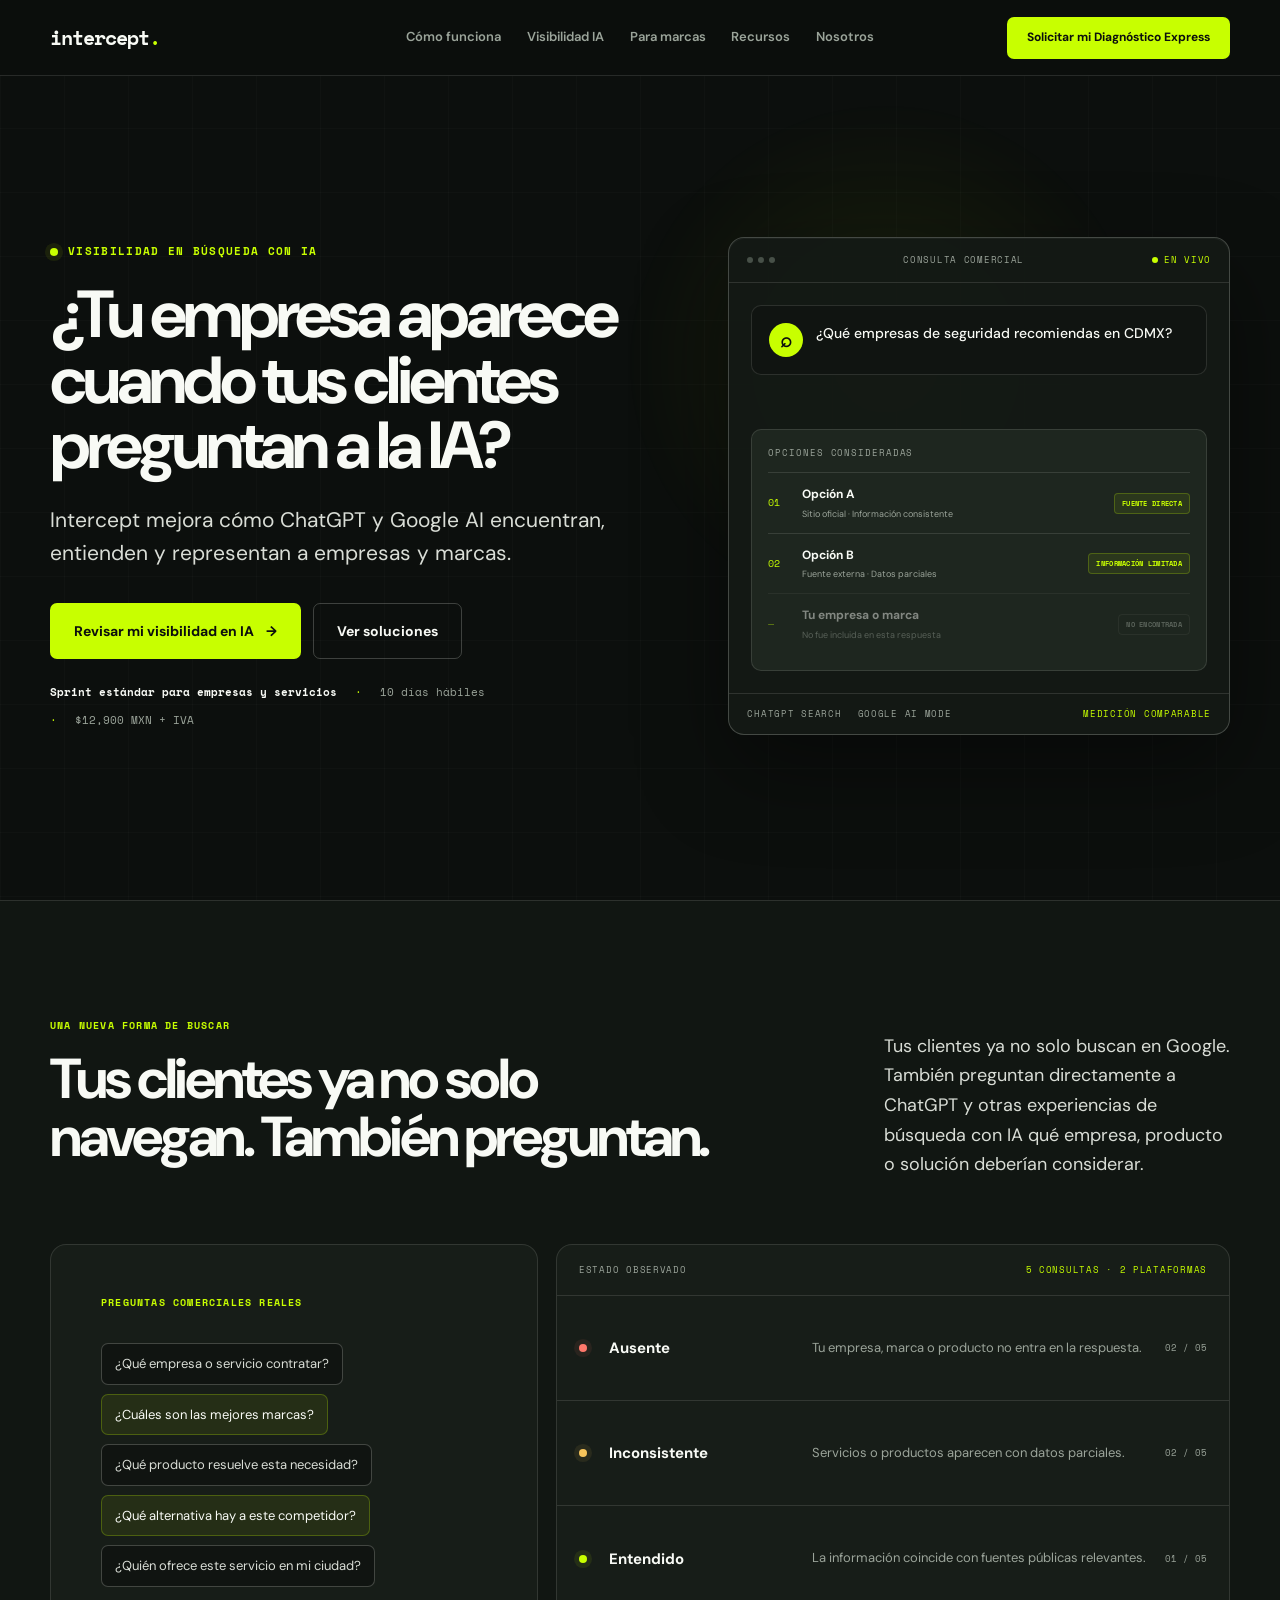
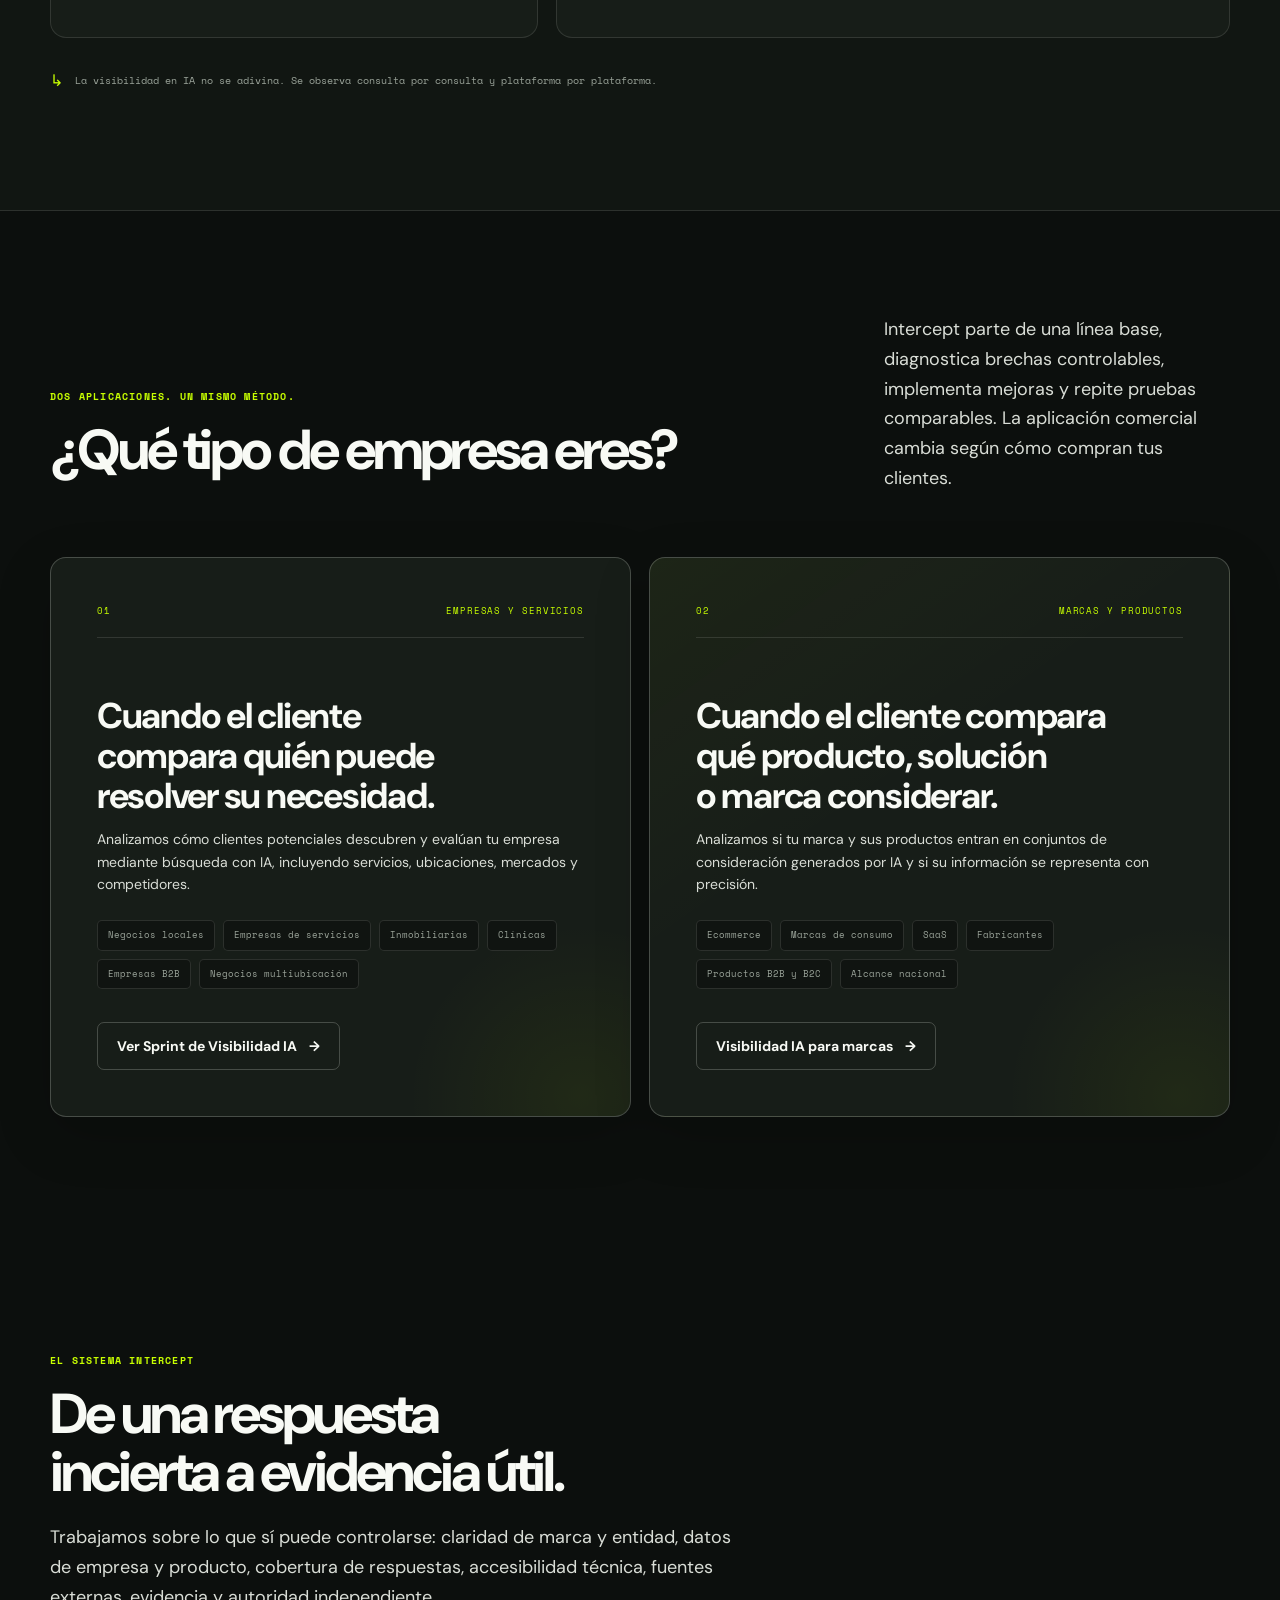
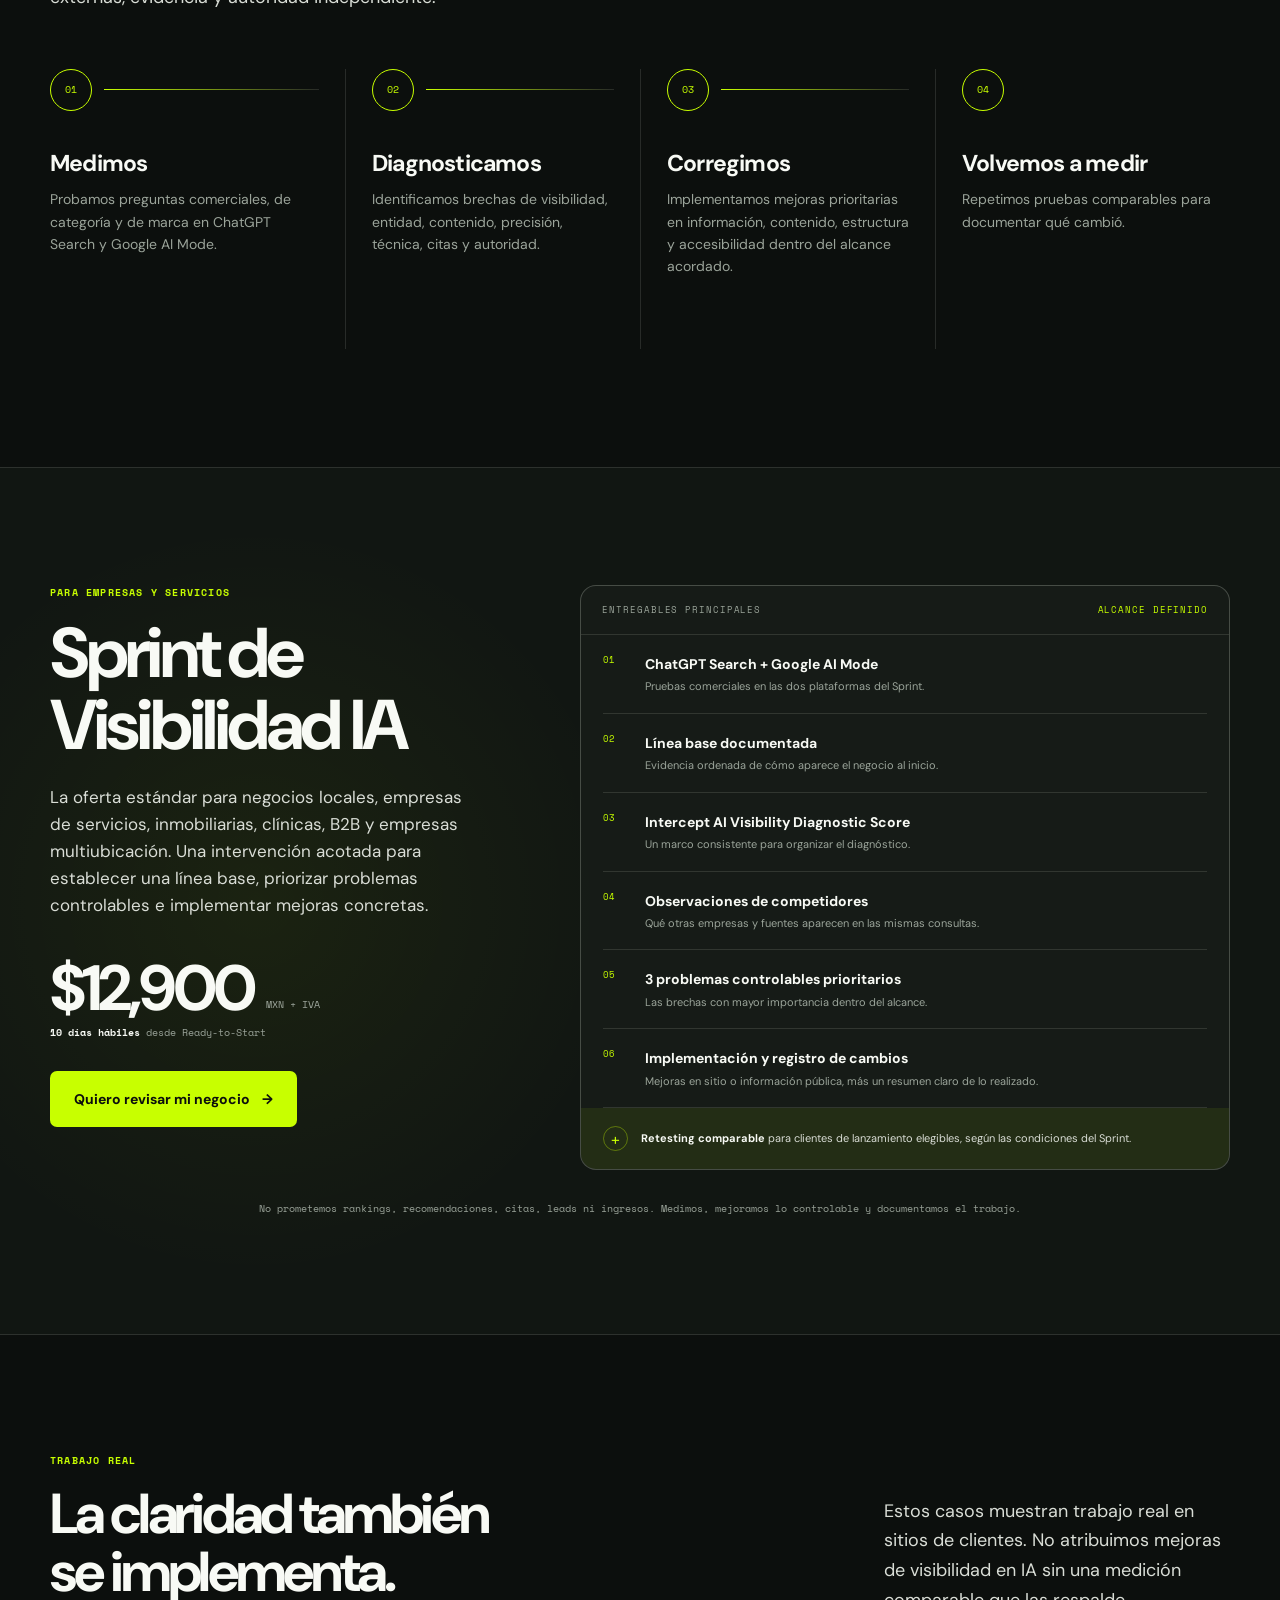
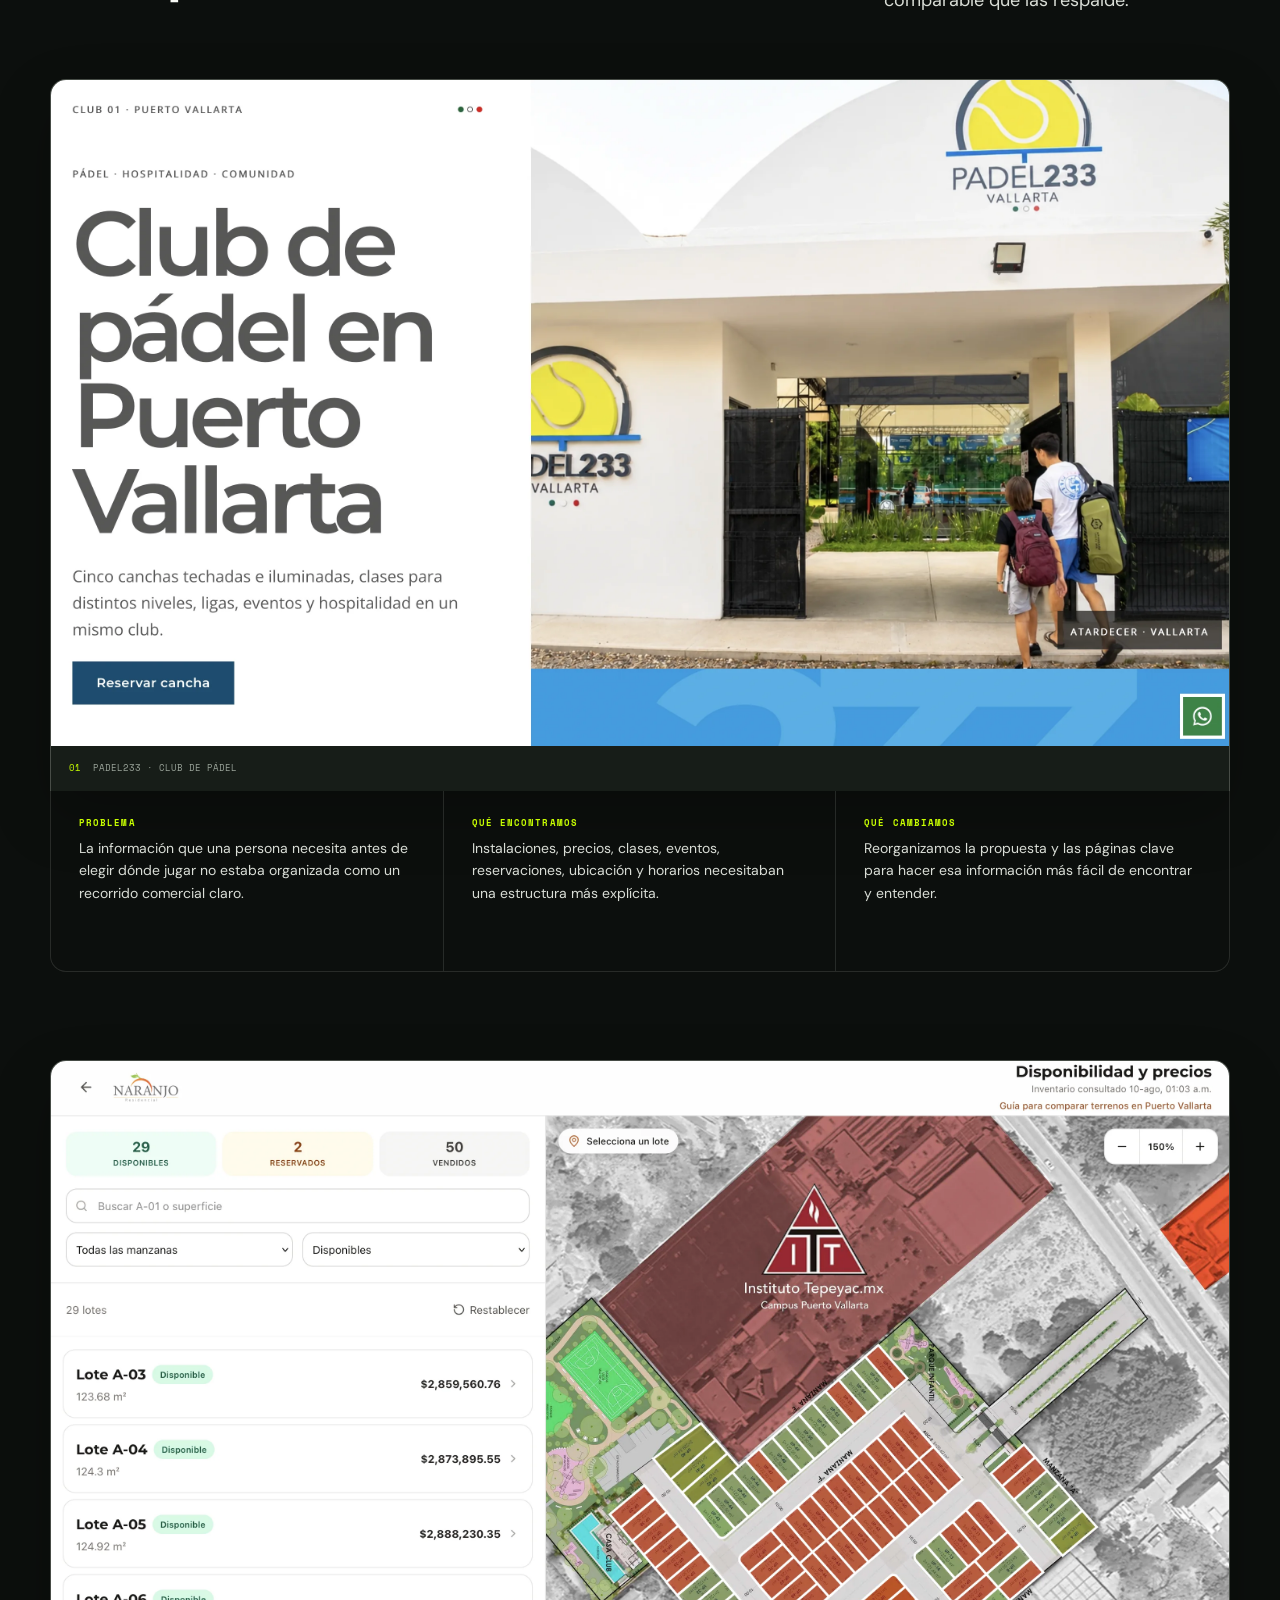
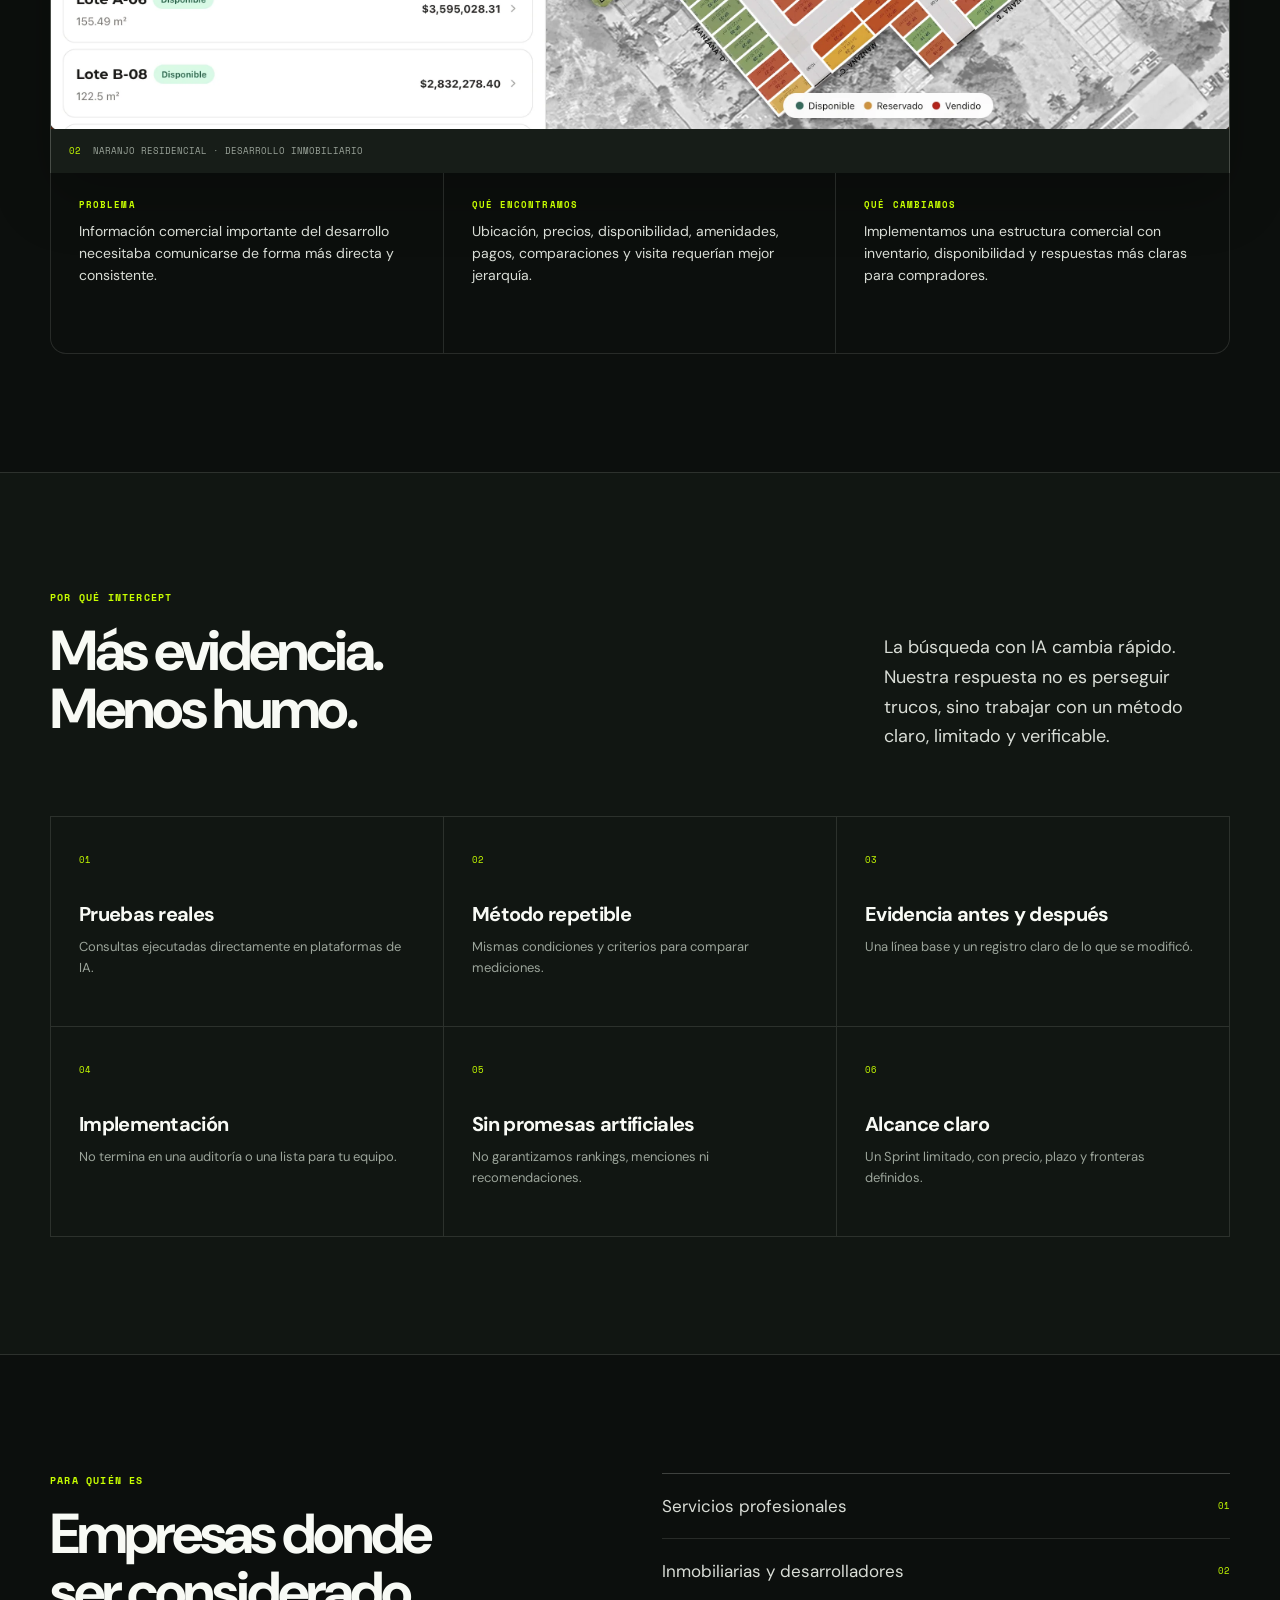
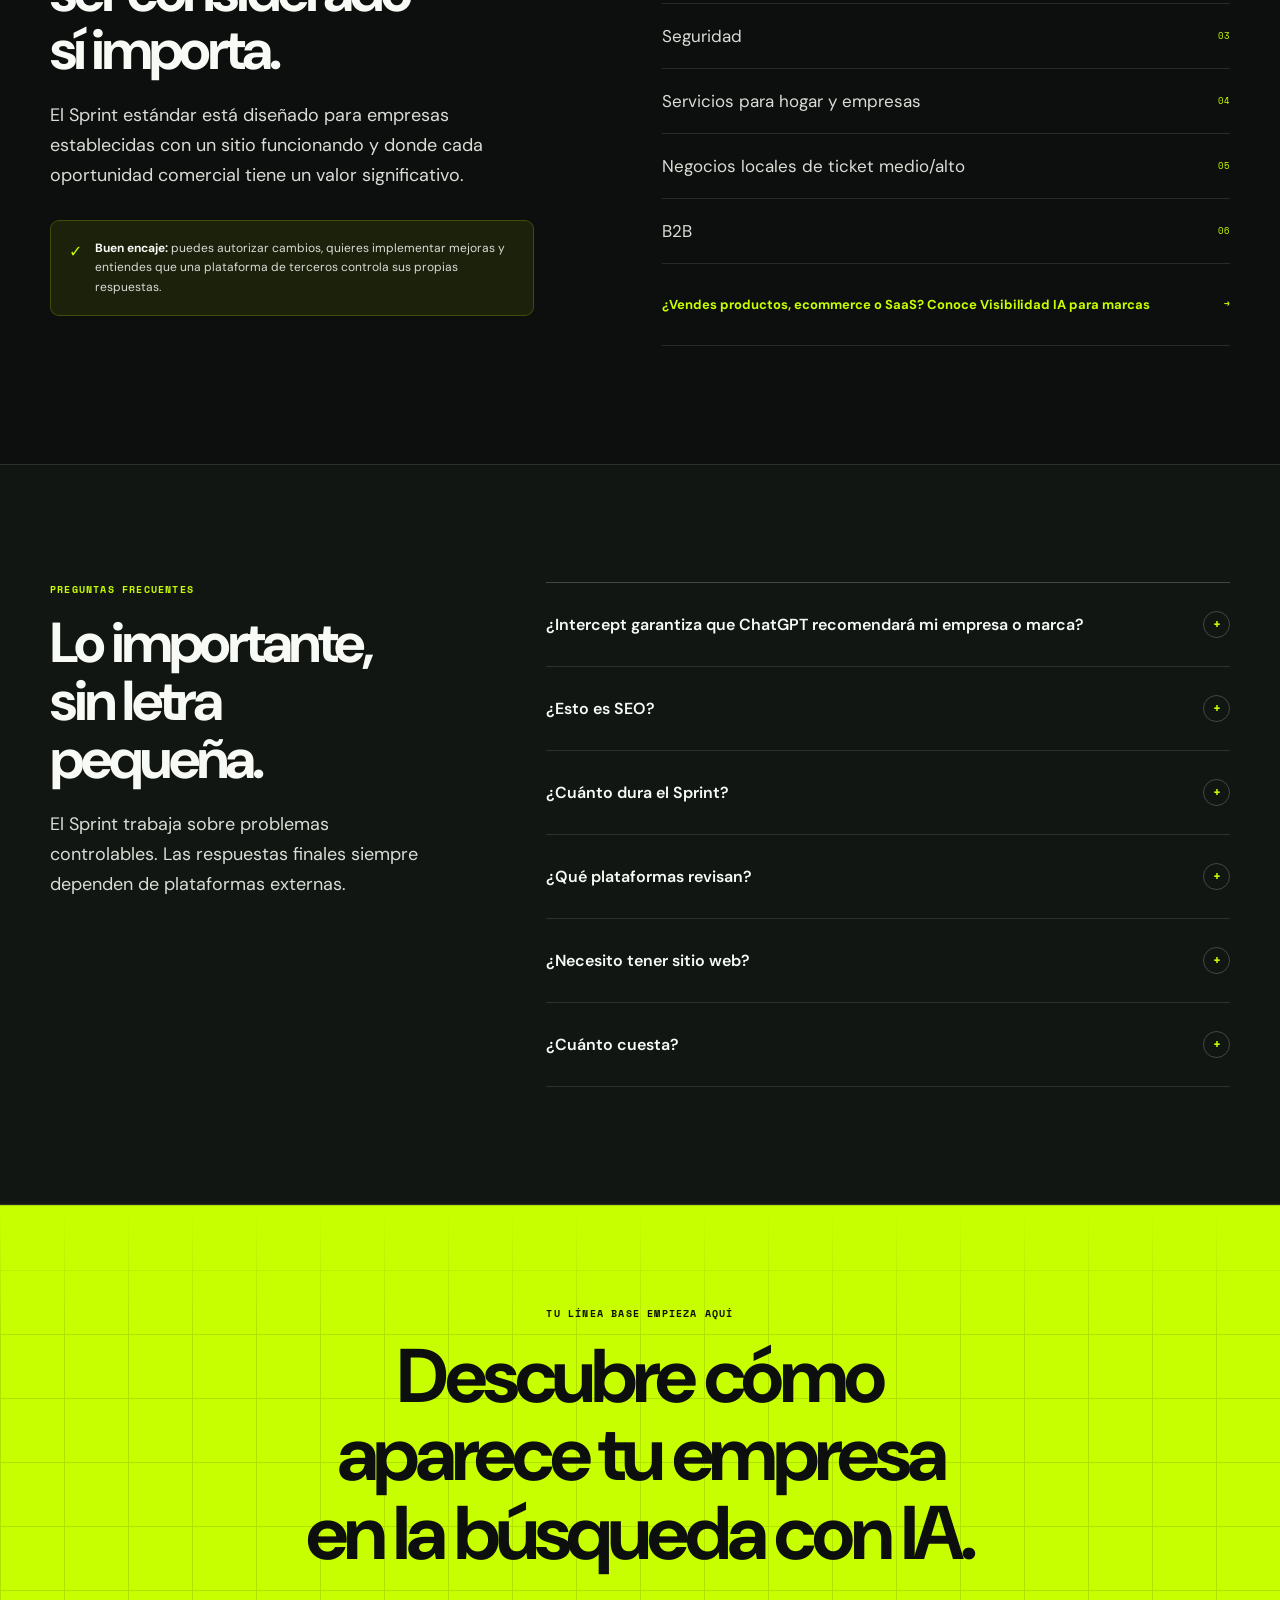
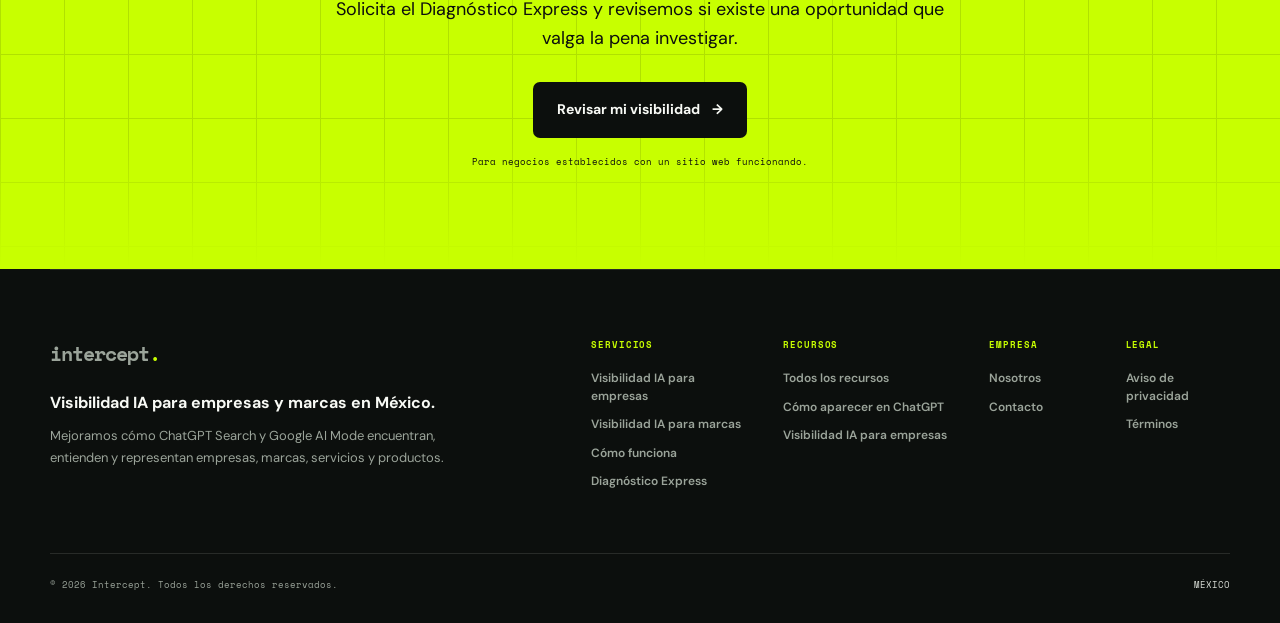
==== commit 62ddb296: "Standardize site navigation" ====
--- a/index.html
+++ b/index.html
@@ -32,6 +32,7 @@
   <link rel="preconnect" href="https://fonts.gstatic.com" crossorigin>
   <link href="https://fonts.googleapis.com/css2?family=DM+Sans:opsz,wght@9..40,400;9..40,500;9..40,600;9..40,700&amp;family=Space+Mono:wght@400;700&amp;display=swap" rel="stylesheet">
   <link rel="stylesheet" href="styles.css">
+  <link rel="stylesheet" href="navigation.css">
   <link rel="stylesheet" href="footer.css">
   <title>Visibilidad en IA para empresas y marcas | Intercept</title>
   <script type="application/ld+json">
@@ -76,16 +77,19 @@
   <!-- End Google Tag Manager (noscript) -->
   <a class="skip-link" href="#contenido">Saltar al contenido</a>
 
-  <header class="site-header" data-header>
-    <a class="brand" href="#inicio" aria-label="Intercept, ir al inicio">intercept<span>.</span></a>
-    <nav class="site-nav" aria-label="Navegación principal">
-      <a href="/como-funciona/">Cómo funciona</a>
-      <a href="/visibilidad-ia/">Visibilidad IA</a>
-      <a href="/visibilidad-ia-para-marcas/">Para marcas</a>
-      <a href="/recursos/">Recursos</a>
-      <a href="/nosotros/">Nosotros</a>
-    </nav>
-    <a class="button button--accent button--small" href="/diagnostico-express/">Revisar mi visibilidad</a>
+  <header class="site-header" data-header data-site-header>
+    <a class="brand" href="/" aria-label="Intercept, ir al inicio">intercept<span>.</span></a>
+    <button class="nav-toggle" type="button" aria-expanded="false" aria-controls="primary-navigation" aria-label="Abrir menú" data-nav-toggle><span data-nav-label>Menú</span><span class="nav-toggle__icon" aria-hidden="true"></span></button>
+    <div class="nav-panel" id="primary-navigation" data-nav-panel>
+      <nav class="site-nav" aria-label="Navegación principal">
+        <a href="/como-funciona/">Cómo funciona</a>
+        <a href="/visibilidad-ia/">Visibilidad IA</a>
+        <a href="/visibilidad-ia-para-marcas/">Para marcas</a>
+        <a href="/recursos/">Recursos</a>
+        <a href="/nosotros/">Nosotros</a>
+      </nav>
+      <a class="button button--accent button--small nav-cta" href="/diagnostico-express/" data-cta-location="header">Solicitar mi Diagnóstico Express</a>
+    </div>
   </header>
 
   <main id="contenido">
@@ -376,6 +380,7 @@
     <div class="global-footer__bottom"><p>© <span data-year>2026</span> Intercept. Todos los derechos reservados.</p><p class="global-footer__location">México</p></div>
   </footer>
 
+  <script src="navigation.js" defer></script>
   <script src="script.js" defer></script>
 </body>
 </html>
--- a/navigation.css
+++ b/navigation.css
@@ -0,0 +1,228 @@
+/* Shared Intercept navigation. Loaded after page styles to normalize legacy headers. */
+.site-header {
+  position: sticky !important;
+  z-index: 100;
+  top: 0;
+  display: grid !important;
+  min-height: 76px;
+  grid-template-columns: 1fr auto 1fr !important;
+  align-items: center;
+  gap: 28px;
+  padding: 13px max(24px, calc((100vw - var(--container)) / 2));
+  border-bottom: 1px solid var(--line);
+  background: rgba(12, 15, 13, .9);
+  backdrop-filter: blur(18px);
+  transition: background-color 180ms ease, border-color 180ms ease;
+}
+
+.site-header.is-scrolled,
+.site-header.nav-open {
+  border-color: var(--line-strong);
+  background: rgba(12, 15, 13, .98);
+}
+
+.site-header > .brand {
+  justify-self: start;
+}
+
+.nav-panel {
+  display: contents;
+}
+
+.site-header .site-nav {
+  display: flex !important;
+  align-items: center;
+  justify-self: center;
+  gap: clamp(18px, 2vw, 30px);
+}
+
+.site-header .site-nav a {
+  position: relative;
+  color: var(--paper-muted);
+  font-size: 13px;
+  font-weight: 600;
+  line-height: 1.4;
+  text-decoration: none;
+  white-space: nowrap;
+  transition: color 160ms ease;
+}
+
+.site-header .site-nav a:hover,
+.site-header .site-nav a[aria-current="page"] {
+  color: var(--paper);
+}
+
+.site-header .site-nav a[aria-current="page"]::after {
+  position: absolute;
+  right: 0;
+  bottom: -8px;
+  left: 0;
+  height: 1px;
+  background: var(--acid);
+  content: "";
+}
+
+.site-header .nav-cta {
+  display: inline-flex !important;
+  max-width: none !important;
+  justify-self: end;
+  white-space: nowrap;
+}
+
+.nav-toggle {
+  display: none;
+  min-height: 44px;
+  align-items: center;
+  justify-content: center;
+  gap: 10px;
+  padding: 9px 12px;
+  border: 1px solid var(--line-strong);
+  border-radius: 7px;
+  background: var(--panel, #1a211b);
+  color: var(--paper);
+  cursor: pointer;
+  font-family: var(--font-sans);
+  font-size: 12px;
+  font-weight: 700;
+}
+
+.nav-toggle__icon {
+  position: relative;
+  display: block;
+  width: 18px;
+  height: 12px;
+}
+
+.nav-toggle__icon::before,
+.nav-toggle__icon::after {
+  position: absolute;
+  left: 0;
+  width: 18px;
+  height: 1px;
+  background: var(--acid);
+  content: "";
+  transition: top 160ms ease, transform 160ms ease;
+}
+
+.nav-toggle__icon::before { top: 2px; }
+.nav-toggle__icon::after { top: 9px; }
+.site-header.nav-open .nav-toggle__icon::before { top: 6px; transform: rotate(45deg); }
+.site-header.nav-open .nav-toggle__icon::after { top: 6px; transform: rotate(-45deg); }
+
+.nav-toggle:focus-visible,
+.site-header .site-nav a:focus-visible,
+.site-header .nav-cta:focus-visible {
+  outline: 3px solid var(--acid);
+  outline-offset: 3px;
+}
+
+@media (max-width: 1080px) {
+  .site-header {
+    grid-template-columns: auto 1fr auto !important;
+  }
+
+  .site-header .site-nav {
+    gap: 18px;
+  }
+
+  .site-header .site-nav a {
+    font-size: 12px;
+  }
+}
+
+@media (max-width: 900px) {
+  body.site-nav-open {
+    overflow: hidden;
+  }
+
+  .site-header {
+    grid-template-columns: 1fr auto !important;
+    gap: 16px;
+  }
+
+  .nav-toggle {
+    display: inline-flex;
+    grid-column: 2;
+    justify-self: end;
+  }
+
+  .nav-panel {
+    position: absolute;
+    top: calc(100% - 1px);
+    right: 0;
+    left: 0;
+    display: grid;
+    max-height: calc(100dvh - 68px);
+    gap: 12px;
+    overflow-y: auto;
+    padding: 12px max(18px, calc((100vw - var(--container)) / 2)) calc(18px + env(safe-area-inset-bottom));
+    border-top: 1px solid var(--line);
+    border-bottom: 1px solid var(--line-strong);
+    background: rgba(12, 15, 13, .99);
+    box-shadow: 0 24px 55px rgba(0, 0, 0, .34);
+    opacity: 0;
+    pointer-events: none;
+    transform: translateY(-8px);
+    visibility: hidden;
+    transition: opacity 160ms ease, transform 160ms ease, visibility 160ms ease;
+  }
+
+  .site-header.nav-open .nav-panel {
+    opacity: 1;
+    pointer-events: auto;
+    transform: translateY(0);
+    visibility: visible;
+  }
+
+  .site-header .site-nav {
+    display: grid !important;
+    width: 100%;
+    justify-self: stretch;
+    gap: 0;
+  }
+
+  .site-header .site-nav a {
+    width: 100%;
+    padding: 14px 4px;
+    border-bottom: 1px solid var(--line);
+    font-size: 15px;
+  }
+
+  .site-header .site-nav a[aria-current="page"] {
+    padding-left: 14px;
+    border-left: 2px solid var(--acid);
+    background: var(--acid-wash);
+  }
+
+  .site-header .site-nav a[aria-current="page"]::after {
+    display: none;
+  }
+
+  .site-header .nav-cta {
+    width: 100%;
+    min-height: 52px;
+    justify-self: stretch;
+    font-size: 14px !important;
+    white-space: normal;
+  }
+}
+
+@media (max-width: 600px) {
+  .site-header {
+    min-height: 68px;
+    padding: 11px 16px;
+  }
+
+  .nav-panel {
+    padding-right: 16px;
+    padding-left: 16px;
+  }
+}
+
+@media (prefers-reduced-motion: reduce) {
+  .nav-panel,
+  .nav-toggle__icon::before,
+  .nav-toggle__icon::after {
+    transition: none;
+  }
+}
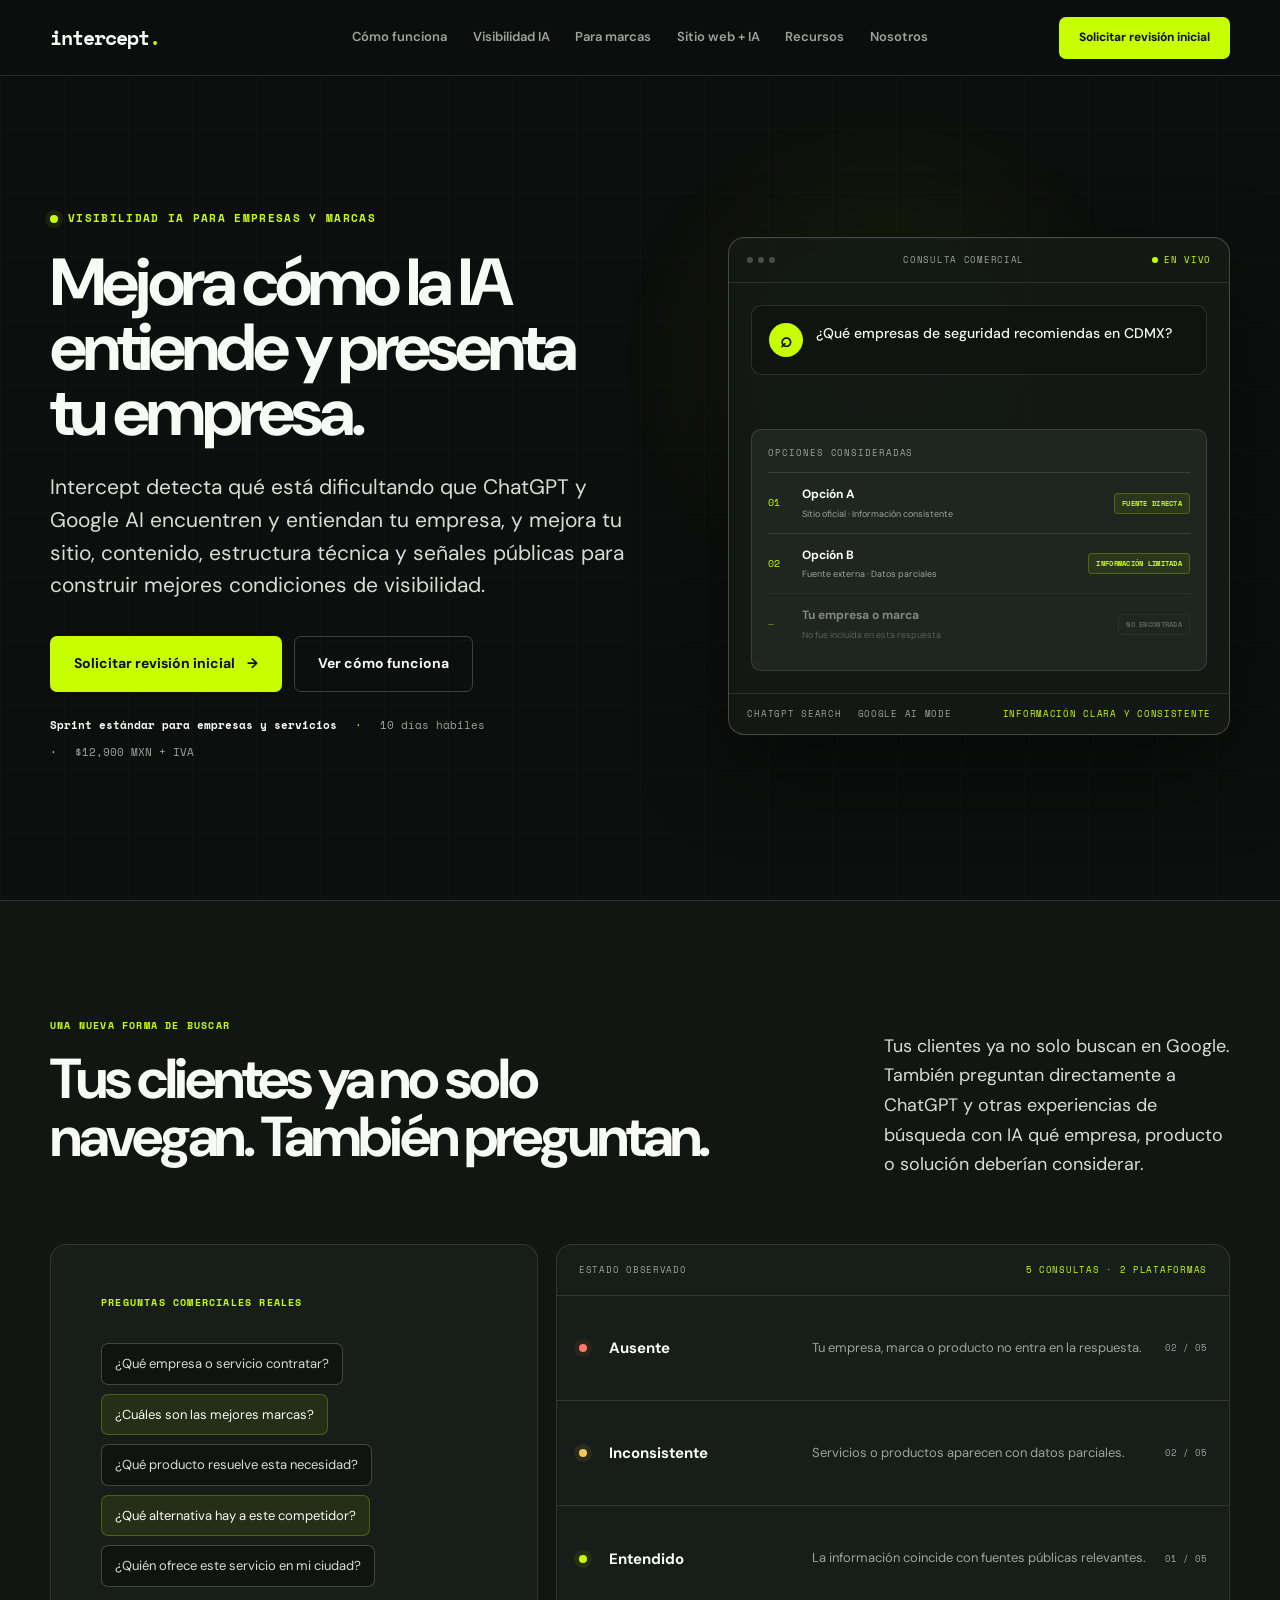
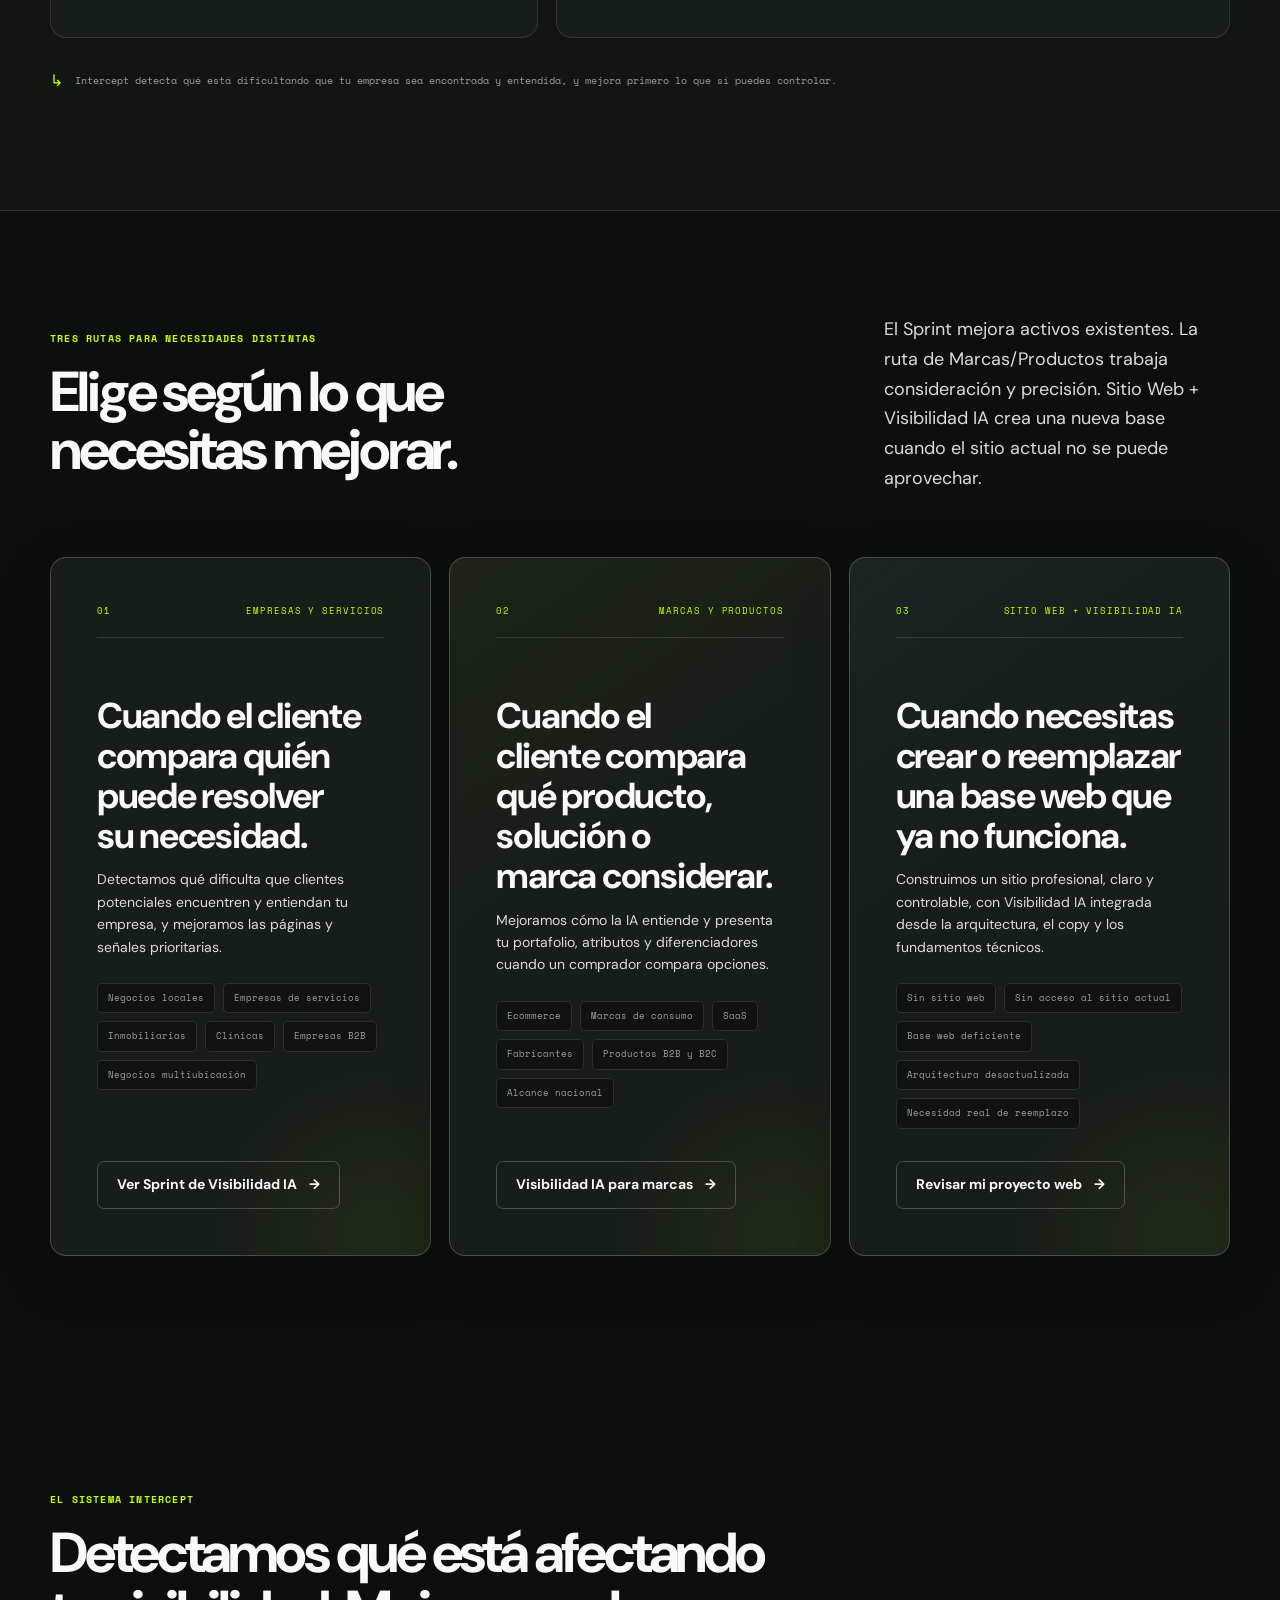
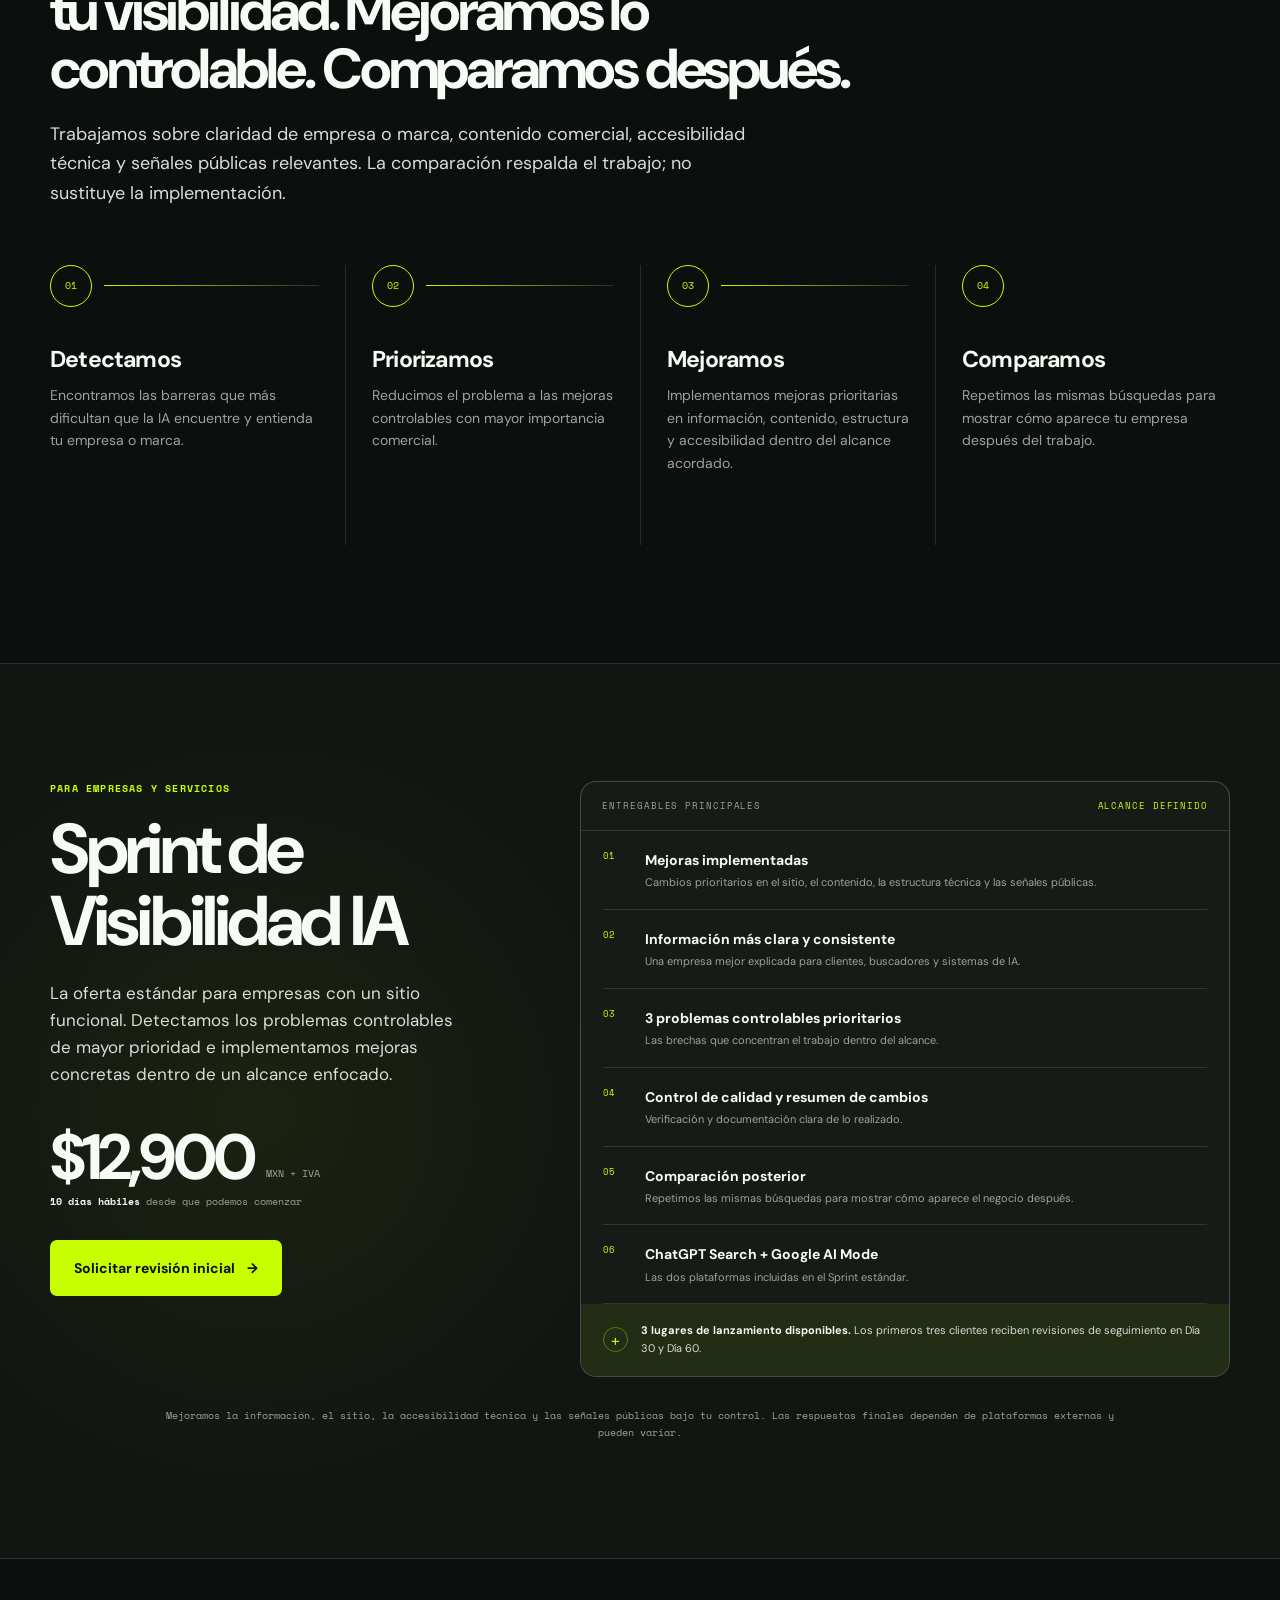
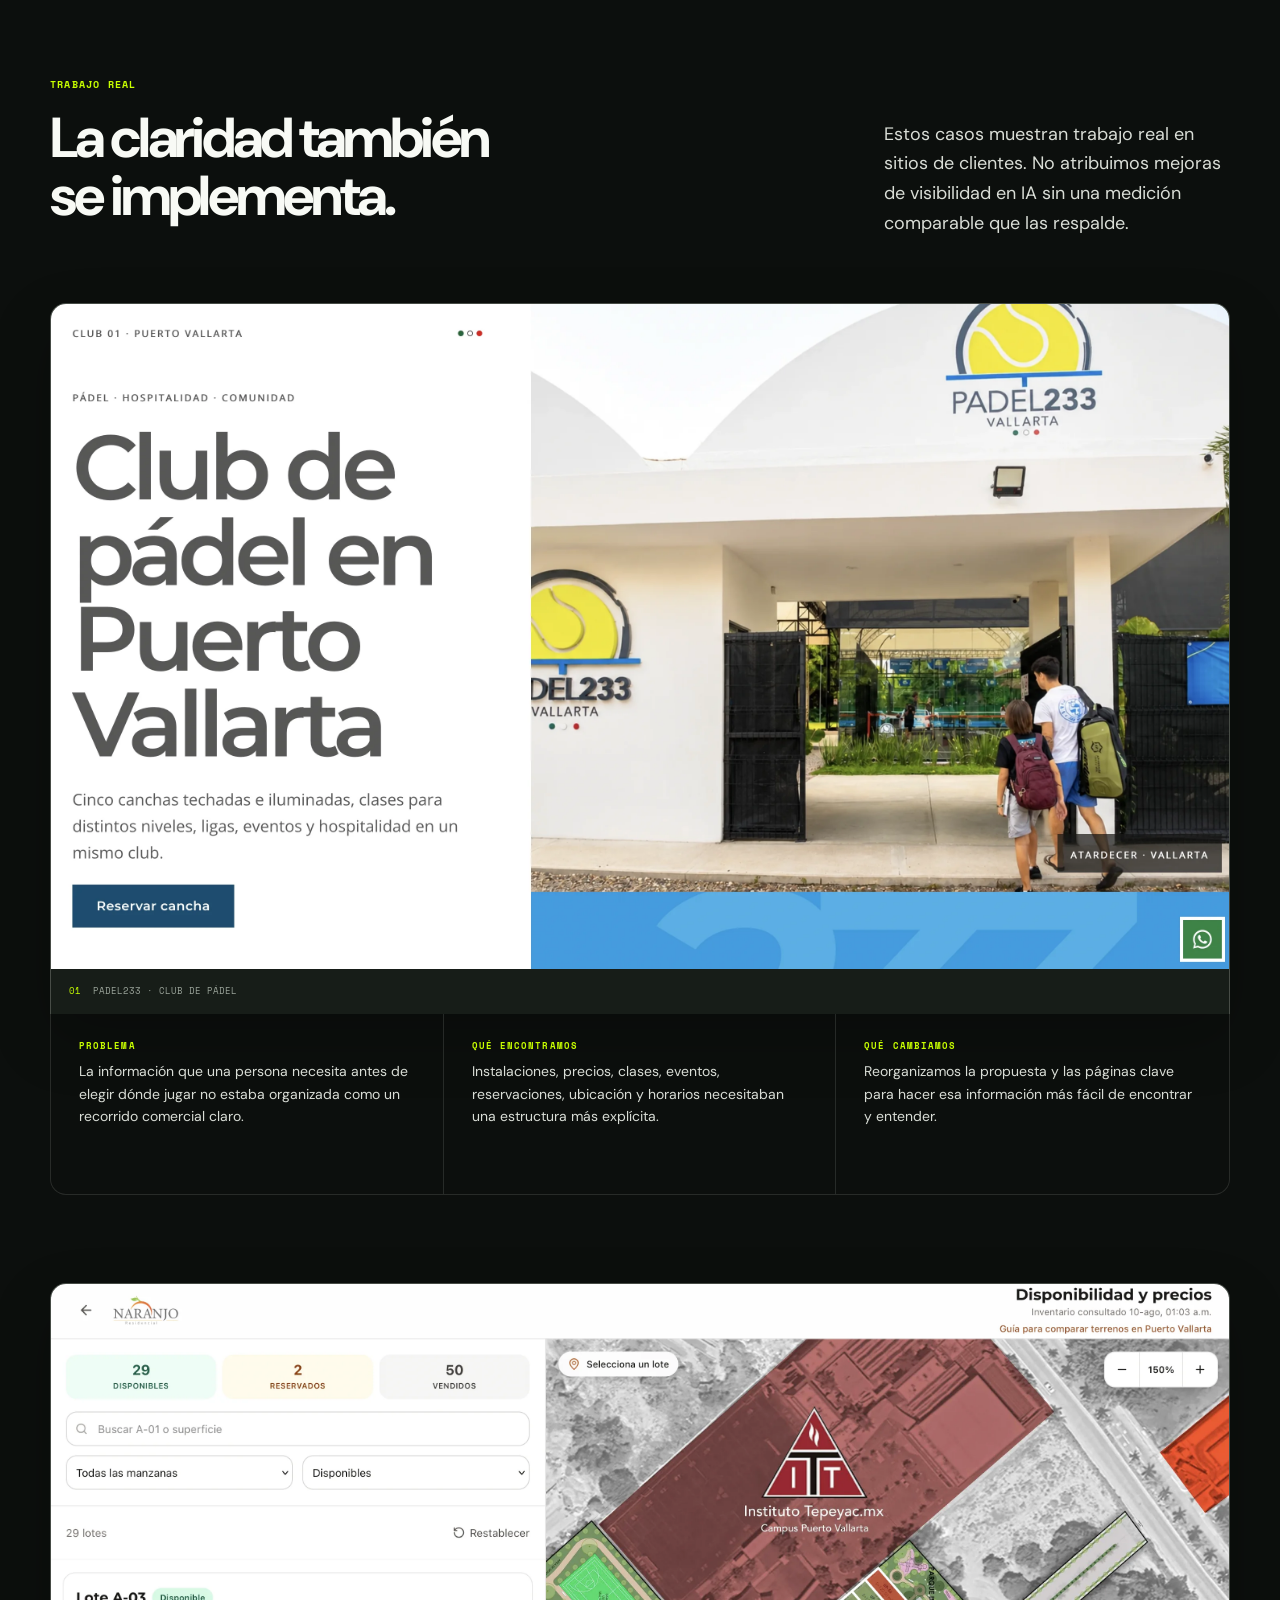
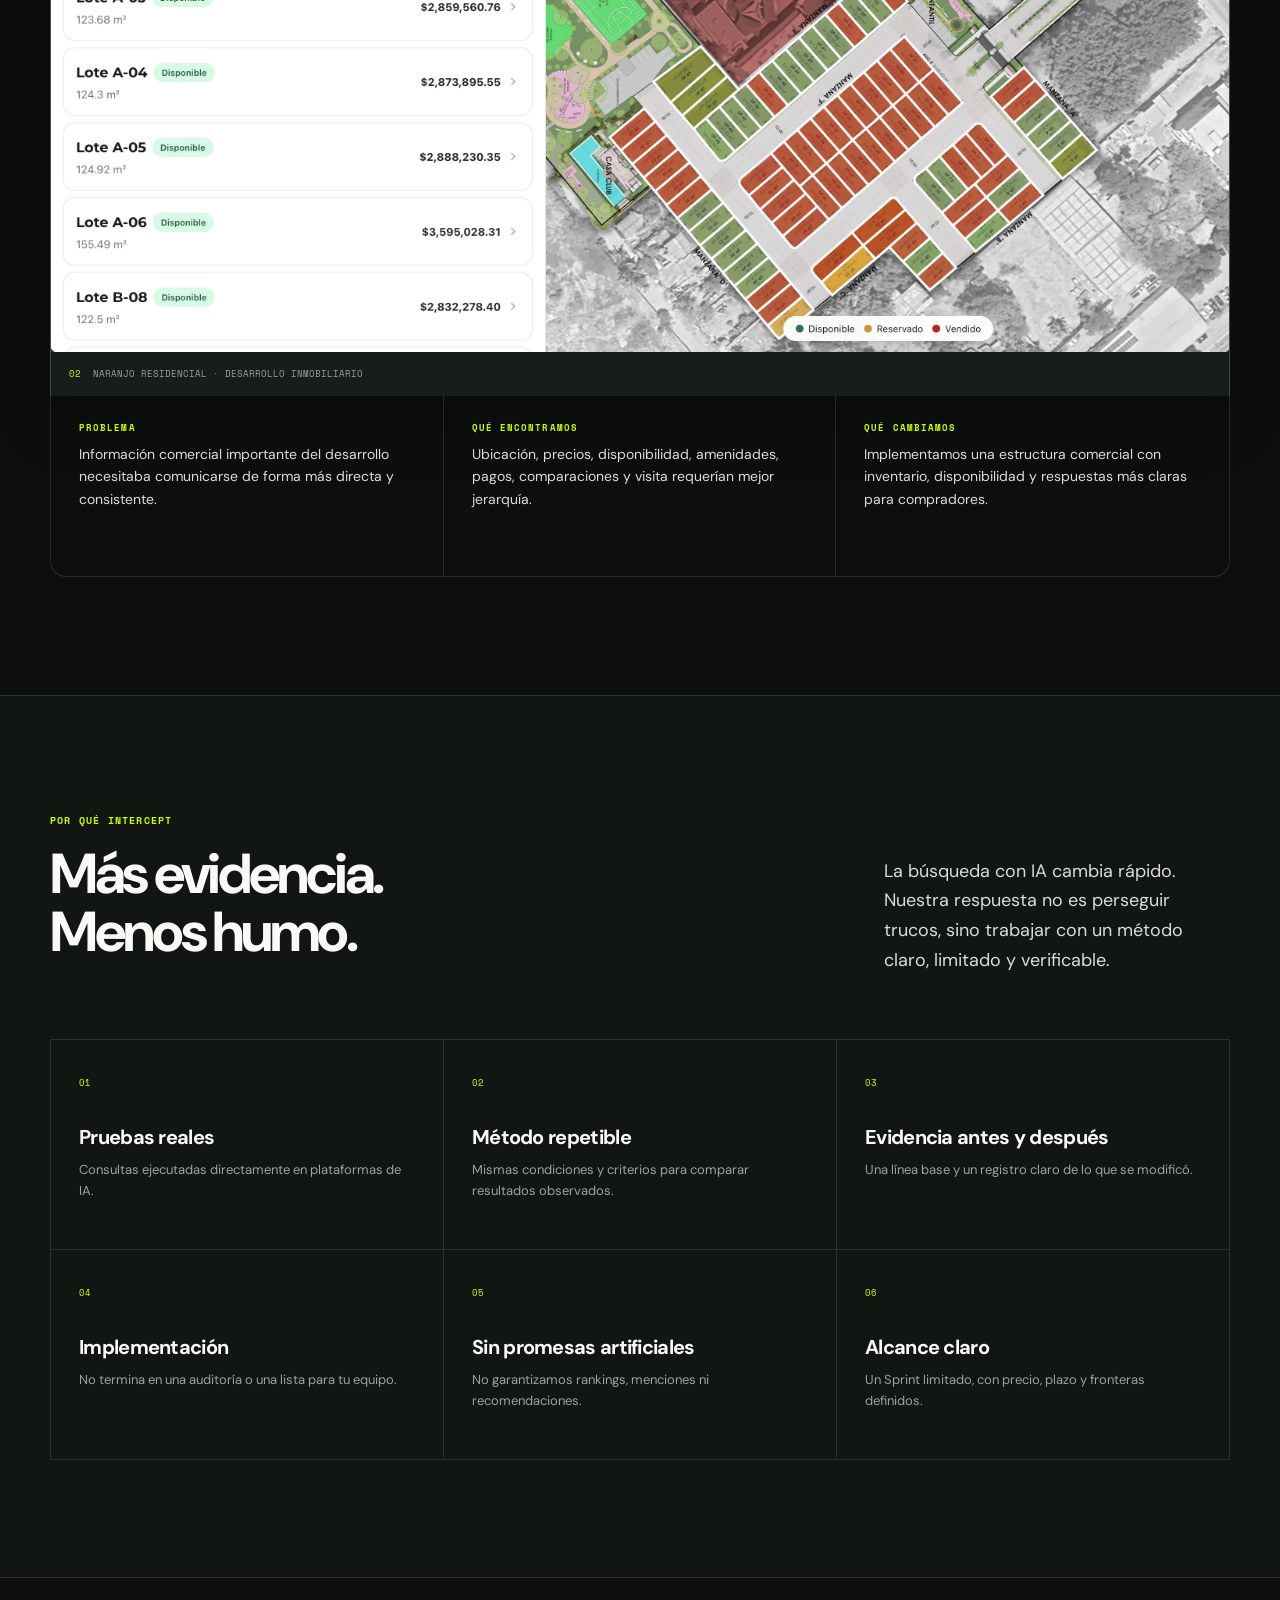
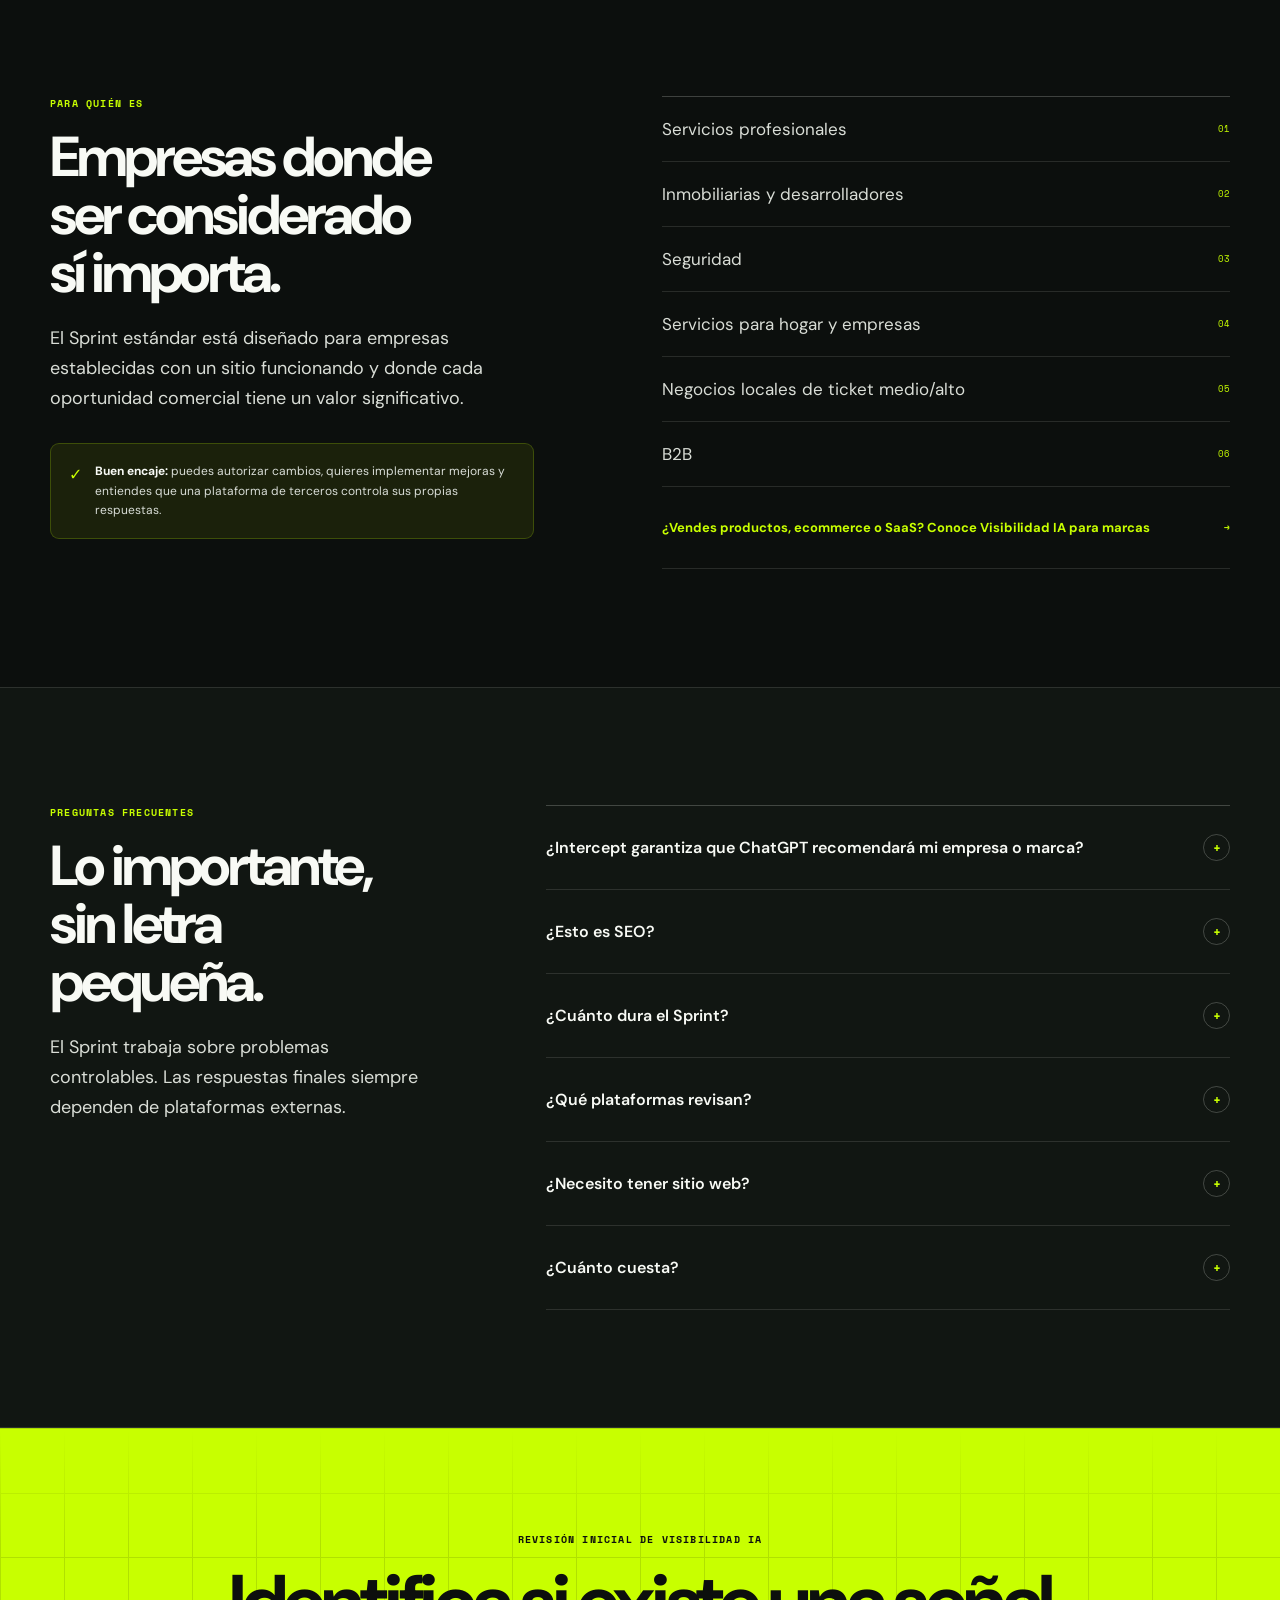
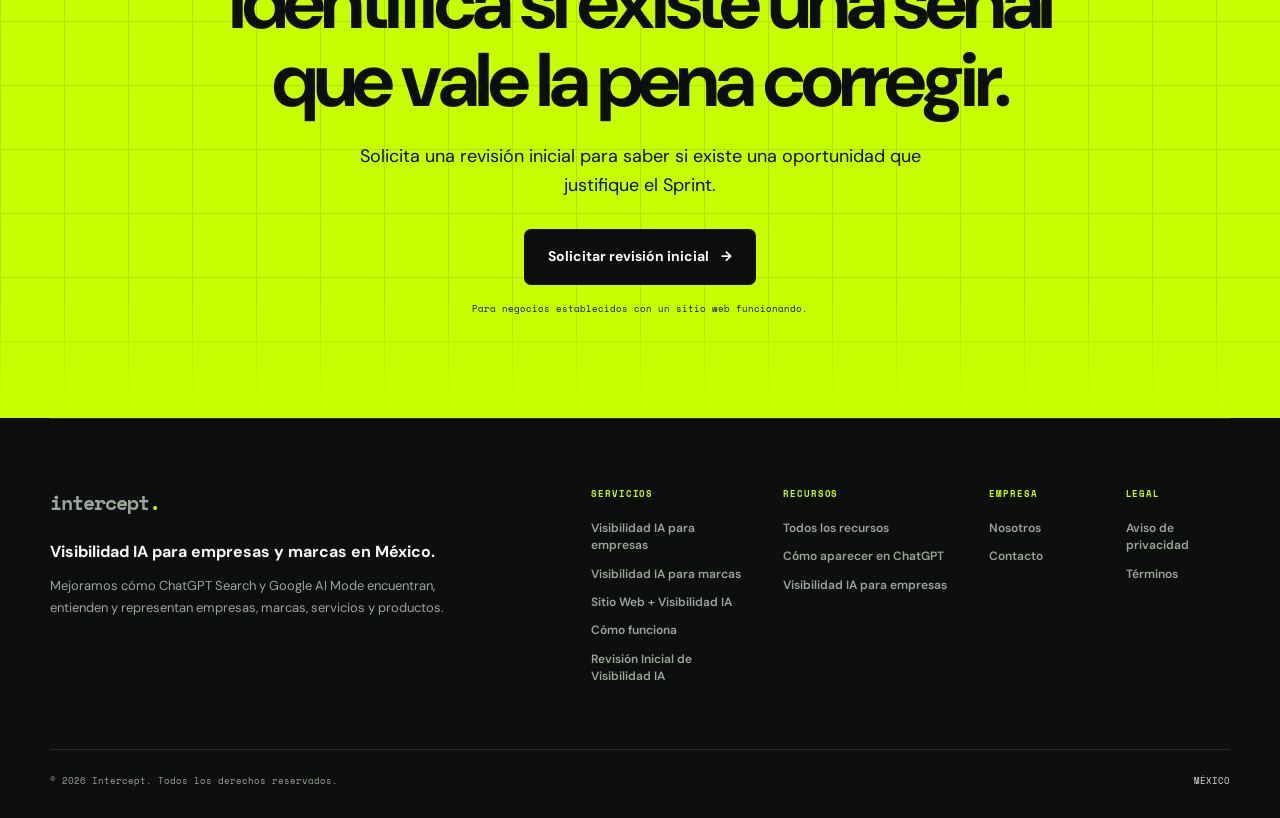
==== commit d9fff46d: "Implement visibility IA messaging and website offer" ====
--- a/index.html
+++ b/index.html
@@ -13,19 +13,19 @@
   <meta charset="utf-8">
   <meta name="viewport" content="width=device-width, initial-scale=1">
   <meta name="theme-color" content="#0c0f0d">
-  <meta name="description" content="Intercept mejora cómo ChatGPT y Google AI encuentran, entienden y representan a empresas, marcas, servicios y productos.">
+  <meta name="description" content="Intercept detecta qué dificulta que ChatGPT y Google AI encuentren y entiendan tu empresa, e implementa mejoras en tu sitio, contenido, estructura técnica y señales públicas.">
   <meta property="og:type" content="website">
   <meta property="og:locale" content="es_MX">
-  <meta property="og:title" content="Visibilidad en IA para empresas y marcas | Intercept">
-  <meta property="og:description" content="Medimos cómo aparecen empresas y marcas, corregimos problemas controlables y volvemos a medir.">
+  <meta property="og:title" content="Visibilidad IA para empresas y marcas | Intercept">
+  <meta property="og:description" content="Mejoramos la información, el sitio y las señales que ayudan a la IA a encontrar y entender tu empresa o marca.">
   <meta property="og:url" content="https://intercept.mx/">
   <meta property="og:image" content="https://intercept.mx/assets/og-intercept.png">
   <meta property="og:image:width" content="1200">
   <meta property="og:image:height" content="630">
-  <meta property="og:image:alt" content="Intercept: ¿Tu empresa aparece cuando preguntan a la IA?">
+  <meta property="og:image:alt" content="Intercept: mejora cómo la IA entiende y presenta tu empresa">
   <meta name="twitter:card" content="summary_large_image">
-  <meta name="twitter:title" content="Visibilidad en IA para empresas y marcas | Intercept">
-  <meta name="twitter:description" content="Medimos cómo aparecen empresas y marcas, corregimos problemas controlables y volvemos a medir.">
+  <meta name="twitter:title" content="Visibilidad IA para empresas y marcas | Intercept">
+  <meta name="twitter:description" content="Mejoramos la información, el sitio y las señales que ayudan a la IA a encontrar y entender tu empresa o marca.">
   <meta name="twitter:image" content="https://intercept.mx/assets/og-intercept.png">
   <link rel="canonical" href="https://intercept.mx/">
   <link rel="preconnect" href="https://fonts.googleapis.com">
@@ -34,7 +34,7 @@
   <link rel="stylesheet" href="styles.css">
   <link rel="stylesheet" href="navigation.css">
   <link rel="stylesheet" href="footer.css">
-  <title>Visibilidad en IA para empresas y marcas | Intercept</title>
+  <title>Visibilidad IA para empresas y marcas | Intercept</title>
   <script type="application/ld+json">
   {
     "@context": "https://schema.org",
@@ -45,6 +45,7 @@
         "name": "Intercept",
         "url": "https://intercept.mx/",
         "description": "Empresa enfocada en visibilidad IA para empresas, marcas, servicios y productos en México.",
+        "telephone": "+52 33 2201 7081",
         "areaServed": { "@type": "Country", "name": "México" }
       },
       {
@@ -58,7 +59,7 @@
       {
         "@type": "Service",
         "name": "Sprint de Visibilidad IA",
-        "serviceType": "Diagnóstico e implementación de visibilidad en búsqueda con IA",
+        "serviceType": "Implementación de mejoras de visibilidad en búsqueda con IA",
         "provider": { "@id": "https://intercept.mx/#organization" },
         "areaServed": { "@type": "Country", "name": "México" },
         "offers": { "@type": "Offer", "price": "12900", "priceCurrency": "MXN" }
@@ -85,22 +86,23 @@
         <a href="/como-funciona/">Cómo funciona</a>
         <a href="/visibilidad-ia/">Visibilidad IA</a>
         <a href="/visibilidad-ia-para-marcas/">Para marcas</a>
+        <a href="/sitio-web-visibilidad-ia/">Sitio web + IA</a>
         <a href="/recursos/">Recursos</a>
         <a href="/nosotros/">Nosotros</a>
       </nav>
-      <a class="button button--accent button--small nav-cta" href="/diagnostico-express/" data-cta-location="header">Solicitar mi Diagnóstico Express</a>
+      <a class="button button--accent button--small nav-cta" href="/diagnostico-express/" data-cta-location="header">Solicitar revisión inicial</a>
     </div>
   </header>
 
   <main id="contenido">
     <section class="hero section" id="inicio">
       <div class="hero__copy">
-        <p class="eyebrow"><span></span> Visibilidad en búsqueda con IA</p>
-        <h1>¿Tu empresa aparece cuando tus clientes preguntan a la IA?</h1>
-        <p class="hero__lead">Intercept mejora cómo ChatGPT y Google AI encuentran, entienden y representan a empresas y marcas.</p>
+        <p class="eyebrow"><span></span> Visibilidad IA para empresas y marcas</p>
+        <h1>Mejora cómo la IA entiende y presenta tu empresa.</h1>
+        <p class="hero__lead">Intercept detecta qué está dificultando que ChatGPT y Google AI encuentren y entiendan tu empresa, y mejora tu sitio, contenido, estructura técnica y señales públicas para construir mejores condiciones de visibilidad.</p>
         <div class="hero__actions">
-          <a class="button button--accent button--large" href="/diagnostico-express/">Revisar mi visibilidad en IA <span aria-hidden="true">→</span></a>
-          <a class="button button--outline button--large" href="#soluciones">Ver soluciones</a>
+          <a class="button button--accent button--large" href="/diagnostico-express/">Solicitar revisión inicial <span aria-hidden="true">→</span></a>
+          <a class="button button--outline button--large" href="/como-funciona/">Ver cómo funciona</a>
         </div>
         <p class="hero__meta"><strong>Sprint estándar para empresas y servicios</strong><span>10 días hábiles</span><span>$12,900 MXN + IVA</span></p>
       </div>
@@ -125,7 +127,7 @@
             <div class="business-result is-muted"><span>—</span><div><strong>Tu empresa o marca</strong><small>No fue incluida en esta respuesta</small></div><b>No encontrada</b></div>
           </div>
         </div>
-        <div class="ai-interface__footer"><span>ChatGPT Search</span><span>Google AI Mode</span><span class="scan-line">Medición comparable</span></div>
+        <div class="ai-interface__footer"><span>ChatGPT Search</span><span>Google AI Mode</span><span class="scan-line">Información clara y consistente</span></div>
       </aside>
     </section>
 
@@ -155,19 +157,19 @@
           <div class="visibility-row"><span class="signal signal--on"></span><strong>Entendido</strong><p>La información coincide con fuentes públicas relevantes.</p><small>01 / 05</small></div>
         </div>
       </div>
-      <p class="section-note"><span aria-hidden="true">↳</span> La visibilidad en IA no se adivina. Se observa consulta por consulta y plataforma por plataforma.</p>
+      <p class="section-note"><span aria-hidden="true">↳</span> Intercept detecta qué está dificultando que tu empresa sea encontrada y entendida, y mejora primero lo que sí puedes controlar.</p>
     </section>
 
     <section class="solutions-section section reveal" id="soluciones">
       <div class="section-heading section-heading--split">
-        <div><p class="kicker">Dos aplicaciones. Un mismo método.</p><h2>¿Qué tipo de empresa eres?</h2></div>
-        <p>Intercept parte de una línea base, diagnostica brechas controlables, implementa mejoras y repite pruebas comparables. La aplicación comercial cambia según cómo compran tus clientes.</p>
+        <div><p class="kicker">Tres rutas para necesidades distintas</p><h2>Elige según lo que necesitas mejorar.</h2></div>
+        <p>El Sprint mejora activos existentes. La ruta de Marcas/Productos trabaja consideración y precisión. Sitio Web + Visibilidad IA crea una nueva base cuando el sitio actual no se puede aprovechar.</p>
       </div>
       <div class="solution-grid">
         <article class="solution-card">
           <div class="solution-card__top"><span>01</span><p>Empresas y servicios</p></div>
           <h3>Cuando el cliente compara quién puede resolver su necesidad.</h3>
-          <p>Analizamos cómo clientes potenciales descubren y evalúan tu empresa mediante búsqueda con IA, incluyendo servicios, ubicaciones, mercados y competidores.</p>
+          <p>Detectamos qué dificulta que clientes potenciales encuentren y entiendan tu empresa, y mejoramos las páginas y señales prioritarias.</p>
           <ul aria-label="Empresas adecuadas para el Sprint de Visibilidad IA">
             <li>Negocios locales</li><li>Empresas de servicios</li><li>Inmobiliarias</li><li>Clínicas</li><li>Empresas B2B</li><li>Negocios multiubicación</li>
           </ul>
@@ -176,42 +178,51 @@
         <article class="solution-card solution-card--brands">
           <div class="solution-card__top"><span>02</span><p>Marcas y productos</p></div>
           <h3>Cuando el cliente compara qué producto, solución o marca considerar.</h3>
-          <p>Analizamos si tu marca y sus productos entran en conjuntos de consideración generados por IA y si su información se representa con precisión.</p>
+          <p>Mejoramos cómo la IA entiende y presenta tu portafolio, atributos y diferenciadores cuando un comprador compara opciones.</p>
           <ul aria-label="Empresas adecuadas para Visibilidad IA para Marcas">
             <li>Ecommerce</li><li>Marcas de consumo</li><li>SaaS</li><li>Fabricantes</li><li>Productos B2B y B2C</li><li>Alcance nacional</li>
           </ul>
           <a class="button button--outline" href="/visibilidad-ia-para-marcas/">Visibilidad IA para marcas <span aria-hidden="true">→</span></a>
         </article>
+        <article class="solution-card solution-card--website">
+          <div class="solution-card__top"><span>03</span><p>Sitio Web + Visibilidad IA</p></div>
+          <h3>Cuando necesitas crear o reemplazar una base web que ya no funciona.</h3>
+          <p>Construimos un sitio profesional, claro y controlable, con Visibilidad IA integrada desde la arquitectura, el copy y los fundamentos técnicos.</p>
+          <ul aria-label="Empresas adecuadas para Sitio Web más Visibilidad IA">
+            <li>Sin sitio web</li><li>Sin acceso al sitio actual</li><li>Base web deficiente</li><li>Arquitectura desactualizada</li><li>Necesidad real de reemplazo</li>
+          </ul>
+          <a class="button button--outline" href="/sitio-web-visibilidad-ia/">Revisar mi proyecto web <span aria-hidden="true">→</span></a>
+        </article>
       </div>
     </section>
 
     <section class="method-section section reveal" id="metodo">
       <div class="section-heading">
         <p class="kicker">El sistema Intercept</p>
-        <h2>De una respuesta incierta a evidencia útil.</h2>
-        <p>Trabajamos sobre lo que sí puede controlarse: claridad de marca y entidad, datos de empresa y producto, cobertura de respuestas, accesibilidad técnica, fuentes externas, evidencia y autoridad independiente.</p>
+        <h2>Detectamos qué está afectando tu visibilidad. Mejoramos lo controlable. Comparamos después.</h2>
+        <p>Trabajamos sobre claridad de empresa o marca, contenido comercial, accesibilidad técnica y señales públicas relevantes. La comparación respalda el trabajo; no sustituye la implementación.</p>
       </div>
 
       <ol class="process-grid">
         <li class="process-card">
           <div><span>01</span><i></i></div>
-          <h3>Medimos</h3>
-          <p>Probamos preguntas comerciales, de categoría y de marca en ChatGPT Search y Google AI Mode.</p>
+          <h3>Detectamos</h3>
+          <p>Encontramos las barreras que más dificultan que la IA encuentre y entienda tu empresa o marca.</p>
         </li>
         <li class="process-card">
           <div><span>02</span><i></i></div>
-          <h3>Diagnosticamos</h3>
-          <p>Identificamos brechas de visibilidad, entidad, contenido, precisión, técnica, citas y autoridad.</p>
+          <h3>Priorizamos</h3>
+          <p>Reducimos el problema a las mejoras controlables con mayor importancia comercial.</p>
         </li>
         <li class="process-card">
           <div><span>03</span><i></i></div>
-          <h3>Corregimos</h3>
+          <h3>Mejoramos</h3>
           <p>Implementamos mejoras prioritarias en información, contenido, estructura y accesibilidad dentro del alcance acordado.</p>
         </li>
         <li class="process-card">
           <div><span>04</span></div>
-          <h3>Volvemos a medir</h3>
-          <p>Repetimos pruebas comparables para documentar qué cambió.</p>
+          <h3>Comparamos</h3>
+          <p>Repetimos las mismas búsquedas para mostrar cómo aparece tu empresa después del trabajo.</p>
         </li>
       </ol>
     </section>
@@ -221,10 +232,10 @@
         <div class="offer-intro">
           <p class="kicker">Para empresas y servicios</p>
           <h2>Sprint de<br>Visibilidad IA</h2>
-          <p>La oferta estándar para negocios locales, empresas de servicios, inmobiliarias, clínicas, B2B y empresas multiubicación. Una intervención acotada para establecer una línea base, priorizar problemas controlables e implementar mejoras concretas.</p>
+          <p>La oferta estándar para empresas con un sitio funcional. Detectamos los problemas controlables de mayor prioridad e implementamos mejoras concretas dentro de un alcance enfocado.</p>
           <div class="offer-price"><strong>$12,900</strong><span>MXN + IVA</span></div>
-          <p class="offer-duration"><span>10 días hábiles</span> desde Ready-to-Start</p>
-          <a class="button button--accent button--large" href="/diagnostico-express/">Quiero revisar mi negocio <span aria-hidden="true">→</span></a>
+          <p class="offer-duration"><span>10 días hábiles</span> desde que podemos comenzar</p>
+          <a class="button button--accent button--large" href="/diagnostico-express/">Solicitar revisión inicial <span aria-hidden="true">→</span></a>
         </div>
 
         <div class="deliverables">
@@ -233,17 +244,17 @@
             <span>Alcance definido</span>
           </div>
           <ul>
-            <li><span>01</span><div><strong>ChatGPT Search + Google AI Mode</strong><small>Pruebas comerciales en las dos plataformas del Sprint.</small></div></li>
-            <li><span>02</span><div><strong>Línea base documentada</strong><small>Evidencia ordenada de cómo aparece el negocio al inicio.</small></div></li>
-            <li><span>03</span><div><strong>Intercept AI Visibility Diagnostic Score</strong><small>Un marco consistente para organizar el diagnóstico.</small></div></li>
-            <li><span>04</span><div><strong>Observaciones de competidores</strong><small>Qué otras empresas y fuentes aparecen en las mismas consultas.</small></div></li>
-            <li><span>05</span><div><strong>3 problemas controlables prioritarios</strong><small>Las brechas con mayor importancia dentro del alcance.</small></div></li>
-            <li><span>06</span><div><strong>Implementación y registro de cambios</strong><small>Mejoras en sitio o información pública, más un resumen claro de lo realizado.</small></div></li>
+            <li><span>01</span><div><strong>Mejoras implementadas</strong><small>Cambios prioritarios en el sitio, el contenido, la estructura técnica y las señales públicas.</small></div></li>
+            <li><span>02</span><div><strong>Información más clara y consistente</strong><small>Una empresa mejor explicada para clientes, buscadores y sistemas de IA.</small></div></li>
+            <li><span>03</span><div><strong>3 problemas controlables prioritarios</strong><small>Las brechas que concentran el trabajo dentro del alcance.</small></div></li>
+            <li><span>04</span><div><strong>Control de calidad y resumen de cambios</strong><small>Verificación y documentación clara de lo realizado.</small></div></li>
+            <li><span>05</span><div><strong>Comparación posterior</strong><small>Repetimos las mismas búsquedas para mostrar cómo aparece el negocio después.</small></div></li>
+            <li><span>06</span><div><strong>ChatGPT Search + Google AI Mode</strong><small>Las dos plataformas incluidas en el Sprint estándar.</small></div></li>
           </ul>
-          <div class="retest-note"><span>+</span><p><strong>Retesting comparable</strong> para clientes de lanzamiento elegibles, según las condiciones del Sprint.</p></div>
-        </div>
-      </div>
-      <p class="boundary-note">No prometemos rankings, recomendaciones, citas, leads ni ingresos. Medimos, mejoramos lo controlable y documentamos el trabajo.</p>
+          <div class="retest-note"><span>+</span><p><strong>3 lugares de lanzamiento disponibles.</strong> Los primeros tres clientes reciben revisiones de seguimiento en Día 30 y Día 60.</p></div>
+        </div>
+      </div>
+      <p class="boundary-note">Mejoramos la información, el sitio, la accesibilidad técnica y las señales públicas bajo tu control. Las respuestas finales dependen de plataformas externas y pueden variar.</p>
     </section>
 
     <section class="cases-section section reveal" id="casos">
@@ -291,7 +302,7 @@
 
       <div class="principles-grid">
         <article><span>01</span><h3>Pruebas reales</h3><p>Consultas ejecutadas directamente en plataformas de IA.</p></article>
-        <article><span>02</span><h3>Método repetible</h3><p>Mismas condiciones y criterios para comparar mediciones.</p></article>
+        <article><span>02</span><h3>Método repetible</h3><p>Mismas condiciones y criterios para comparar resultados observados.</p></article>
         <article><span>03</span><h3>Evidencia antes y después</h3><p>Una línea base y un registro claro de lo que se modificó.</p></article>
         <article><span>04</span><h3>Implementación</h3><p>No termina en una auditoría o una lista para tu equipo.</p></article>
         <article><span>05</span><h3>Sin promesas artificiales</h3><p>No garantizamos rankings, menciones ni recomendaciones.</p></article>
@@ -329,7 +340,7 @@
         <div class="faq-list">
           <details>
             <summary>¿Intercept garantiza que ChatGPT recomendará mi empresa o marca?<span aria-hidden="true">+</span></summary>
-            <div><p>No. Nadie puede controlar qué empresas, marcas o productos decide recomendar una plataforma de terceros. Intercept mide lo que ocurre, corrige problemas controlables y documenta el trabajo.</p></div>
+            <div><p>No. Nadie puede controlar qué empresas, marcas o productos decide recomendar una plataforma de terceros. Intercept corrige problemas controlables y documenta lo que ocurre antes y después.</p></div>
           </details>
           <details>
             <summary>¿Esto es SEO?<span aria-hidden="true">+</span></summary>
@@ -337,7 +348,7 @@
           </details>
           <details>
             <summary>¿Cuánto dura el Sprint?<span aria-hidden="true">+</span></summary>
-            <div><p>10 días hábiles una vez que el proyecto está Ready-to-Start: pago, información, aprobaciones y accesos necesarios completos.</p></div>
+            <div><p>10 días hábiles una vez que están completos el pago, la información, las aprobaciones y los accesos necesarios.</p></div>
           </details>
           <details>
             <summary>¿Qué plataformas revisan?<span aria-hidden="true">+</span></summary>
@@ -358,10 +369,10 @@
     <section class="final-cta reveal" id="contacto">
       <div class="final-cta__grid" aria-hidden="true"></div>
       <div class="final-cta__content">
-        <p class="kicker">Tu línea base empieza aquí</p>
-        <h2>Descubre cómo aparece tu empresa en la búsqueda con IA.</h2>
-        <p>Solicita el Diagnóstico Express y revisemos si existe una oportunidad que valga la pena investigar.</p>
-        <a class="button button--dark button--large" href="/diagnostico-express/">Revisar mi visibilidad <span aria-hidden="true">→</span></a>
+        <p class="kicker">Revisión Inicial de Visibilidad IA</p>
+        <h2>Identifica si existe una señal que vale la pena corregir.</h2>
+        <p>Solicita una revisión inicial para saber si existe una oportunidad que justifique el Sprint.</p>
+        <a class="button button--dark button--large" href="/diagnostico-express/">Solicitar revisión inicial <span aria-hidden="true">→</span></a>
         <small>Para negocios establecidos con un sitio web funcionando.</small>
       </div>
     </section>
@@ -371,9 +382,9 @@
     <div class="global-footer__main">
       <div class="global-footer__identity"><a class="brand" href="/" aria-label="Intercept, ir al inicio">intercept<span>.</span></a><strong>Visibilidad IA para empresas y marcas en México.</strong><p>Mejoramos cómo ChatGPT Search y Google AI Mode encuentran, entienden y representan empresas, marcas, servicios y productos.</p></div>
       <div class="global-footer__nav">
-        <nav class="global-footer__group" aria-label="Servicios"><p>Servicios</p><a href="/visibilidad-ia/">Visibilidad IA para empresas</a><a href="/visibilidad-ia-para-marcas/">Visibilidad IA para marcas</a><a href="/como-funciona/">Cómo funciona</a><a href="/visibilidad-ia/#diagnostico-express">Diagnóstico Express</a></nav>
+        <nav class="global-footer__group" aria-label="Servicios"><p>Servicios</p><a href="/visibilidad-ia/">Visibilidad IA para empresas</a><a href="/visibilidad-ia-para-marcas/">Visibilidad IA para marcas</a><a href="/sitio-web-visibilidad-ia/">Sitio Web + Visibilidad IA</a><a href="/como-funciona/">Cómo funciona</a><a href="/diagnostico-express/">Revisión Inicial de Visibilidad IA</a></nav>
         <nav class="global-footer__group" aria-label="Recursos"><p>Recursos</p><a href="/recursos/">Todos los recursos</a><a href="/recursos/como-aparecer-en-chatgpt/">Cómo aparecer en ChatGPT</a><a href="/recursos/visibilidad-ia-para-empresas/">Visibilidad IA para empresas</a></nav>
-        <nav class="global-footer__group" aria-label="Empresa"><p>Empresa</p><a href="/nosotros/">Nosotros</a><a href="/visibilidad-ia/#diagnostico-express">Contacto</a></nav>
+        <nav class="global-footer__group" aria-label="Empresa"><p>Empresa</p><a href="/nosotros/">Nosotros</a><a href="https://wa.me/523322017081">Contacto</a></nav>
         <nav class="global-footer__group" aria-label="Legal"><p>Legal</p><a href="/aviso-de-privacidad/">Aviso de privacidad</a><a href="/terminos/">Términos</a></nav>
       </div>
     </div>
--- a/styles.css
+++ b/styles.css
@@ -139,10 +139,11 @@
 
 /* Solutions */
 .solutions-section { padding-top: 104px !important; }
-.solution-grid { display: grid; grid-template-columns: repeat(2, minmax(0, 1fr)); gap: 18px; }
+.solution-grid { display: grid; grid-template-columns: repeat(3, minmax(0, 1fr)); gap: 18px; }
 .solution-card { position: relative; display: flex; min-height: 560px; flex-direction: column; overflow: hidden; padding: clamp(28px, 4vw, 46px); border: 1px solid var(--line-strong); border-radius: var(--radius); background: var(--panel); box-shadow: 0 18px 55px rgba(0,0,0,.18); }
 .solution-card::after { position: absolute; z-index: 0; right: -130px; bottom: -160px; width: 360px; height: 360px; border-radius: 50%; background: radial-gradient(circle, rgba(200,255,0,.055), transparent 68%); content: ""; pointer-events: none; }
 .solution-card--brands { background: linear-gradient(145deg, rgba(200,255,0,.035), transparent 42%), var(--panel); }
+.solution-card--website { background: linear-gradient(145deg, rgba(84,153,255,.06), transparent 42%), var(--panel); }
 .solution-card > * { position: relative; z-index: 1; }
 .solution-card__top { display: flex; align-items: center; justify-content: space-between; gap: 20px; margin-bottom: 58px; padding-bottom: 18px; border-bottom: 1px solid var(--line); color: var(--acid); font-family: var(--font-mono); font-size: 9px; letter-spacing: .1em; text-transform: uppercase; }
 .solution-card__top p { margin: 0; }
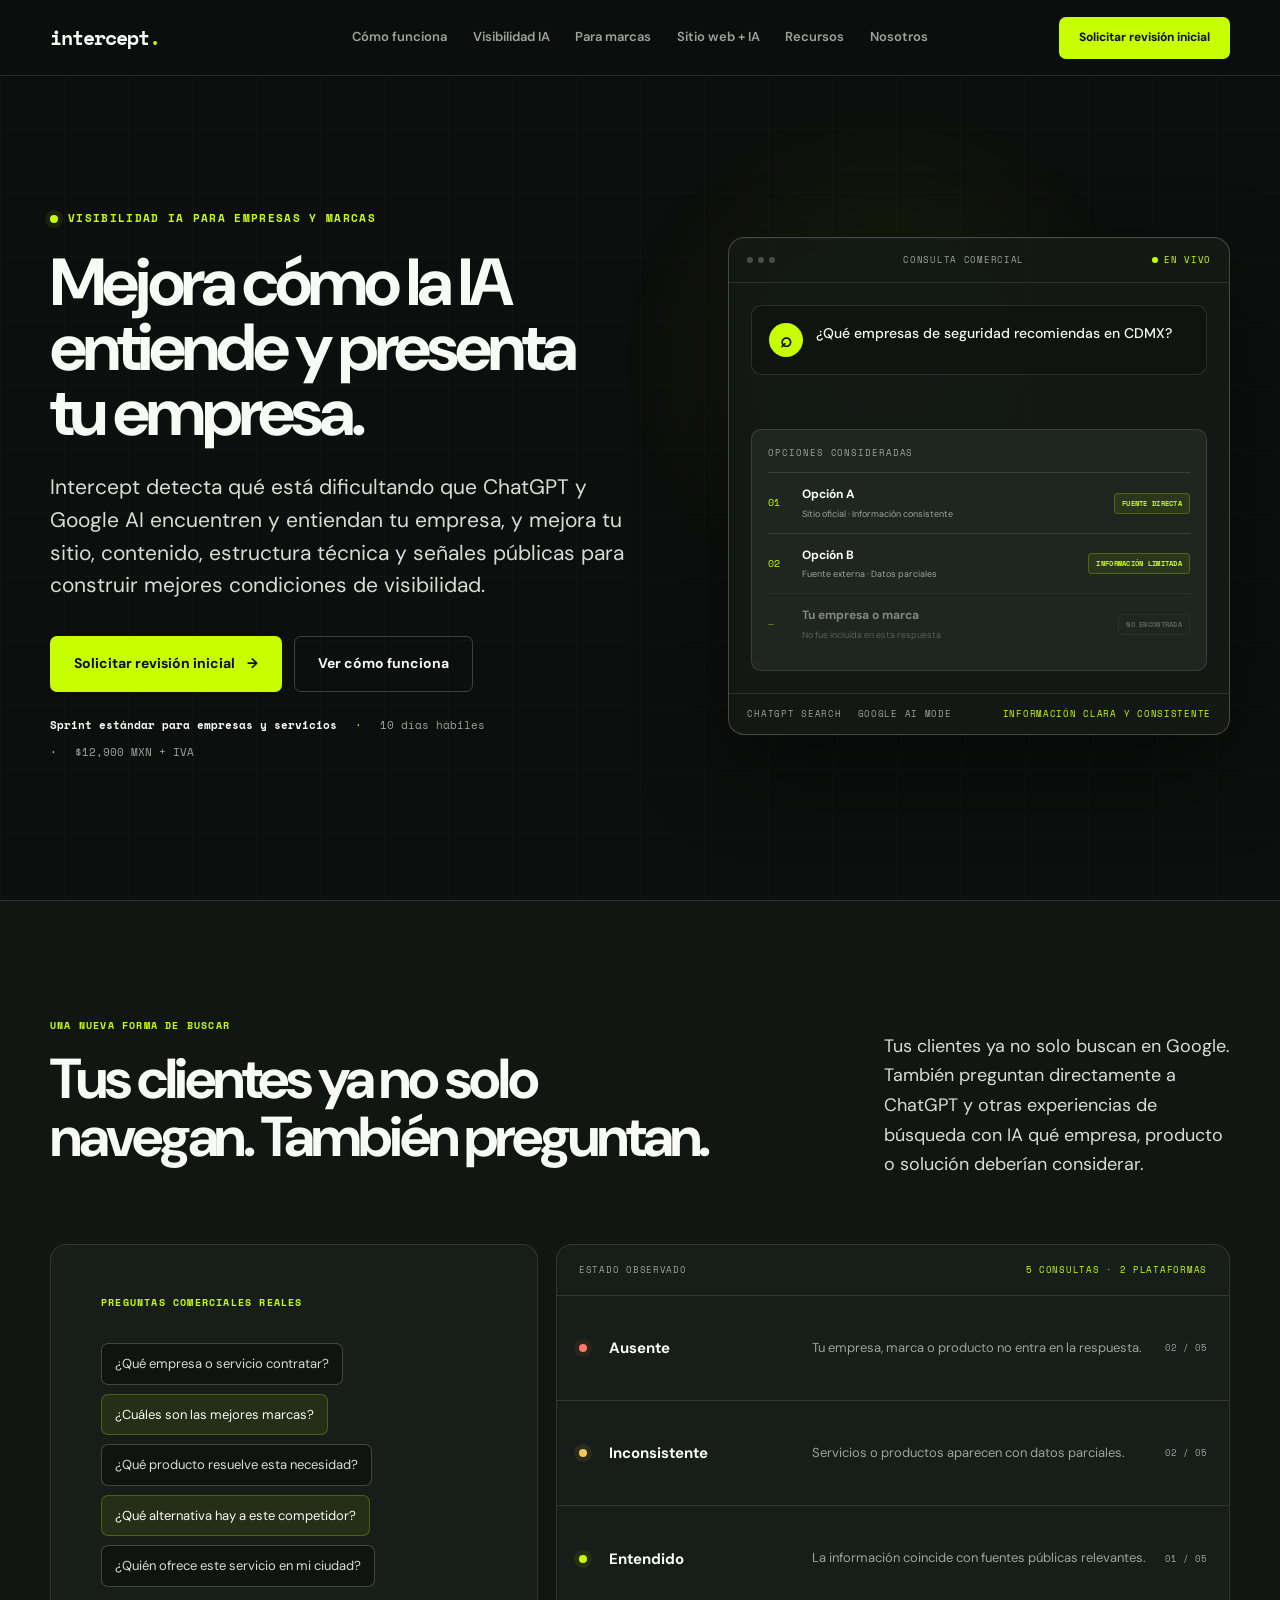
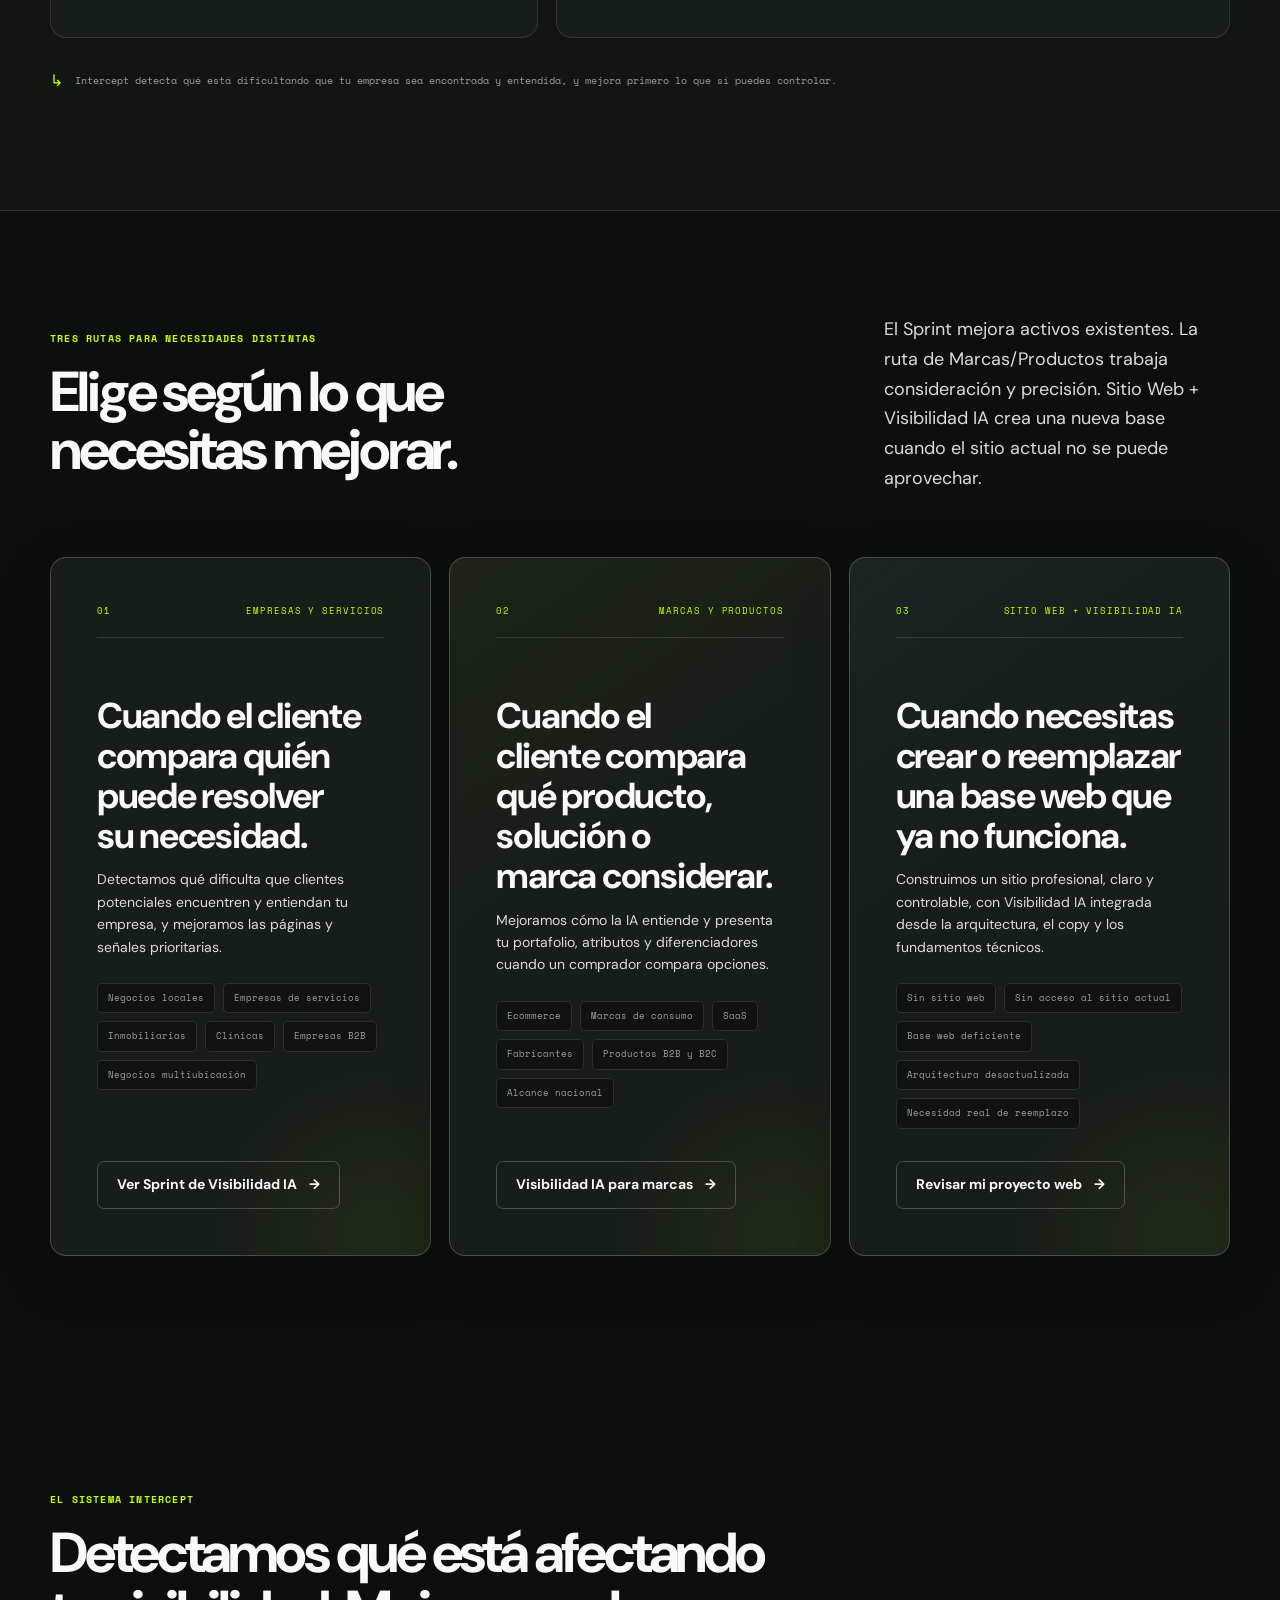
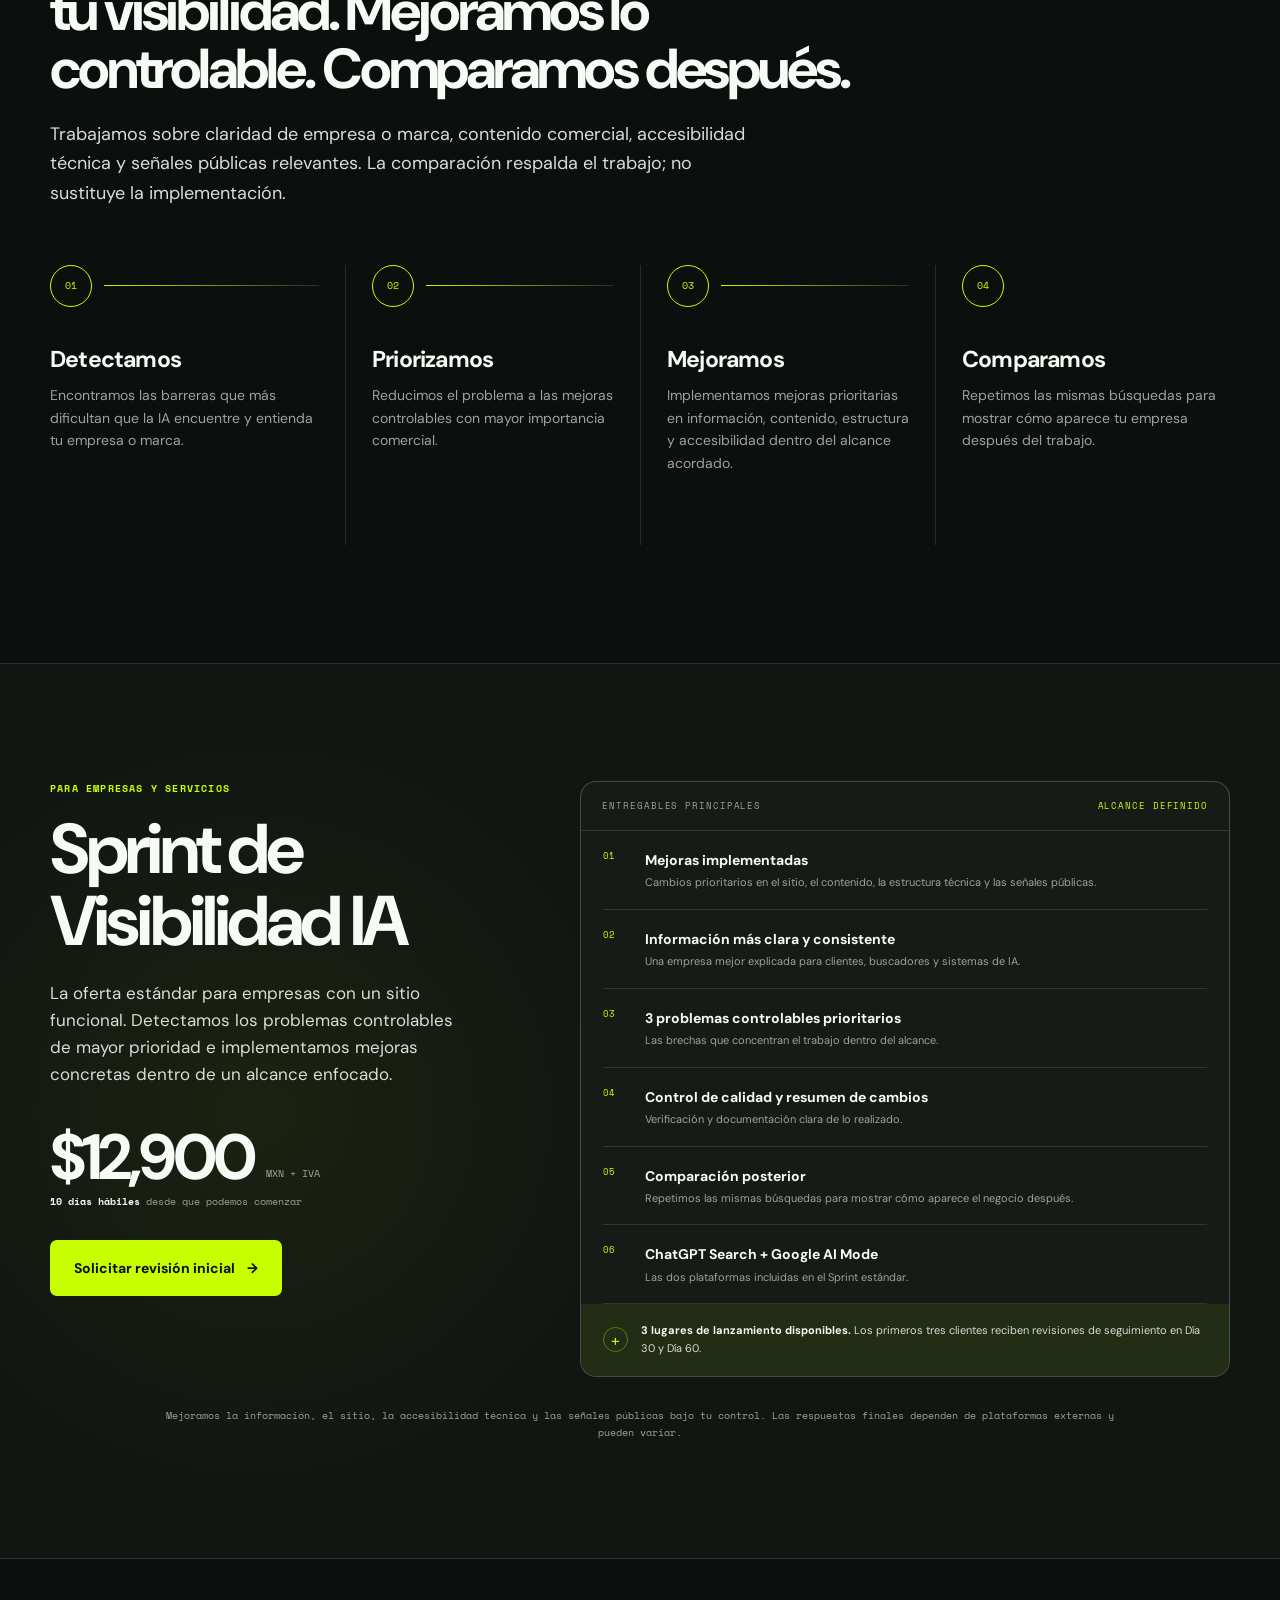
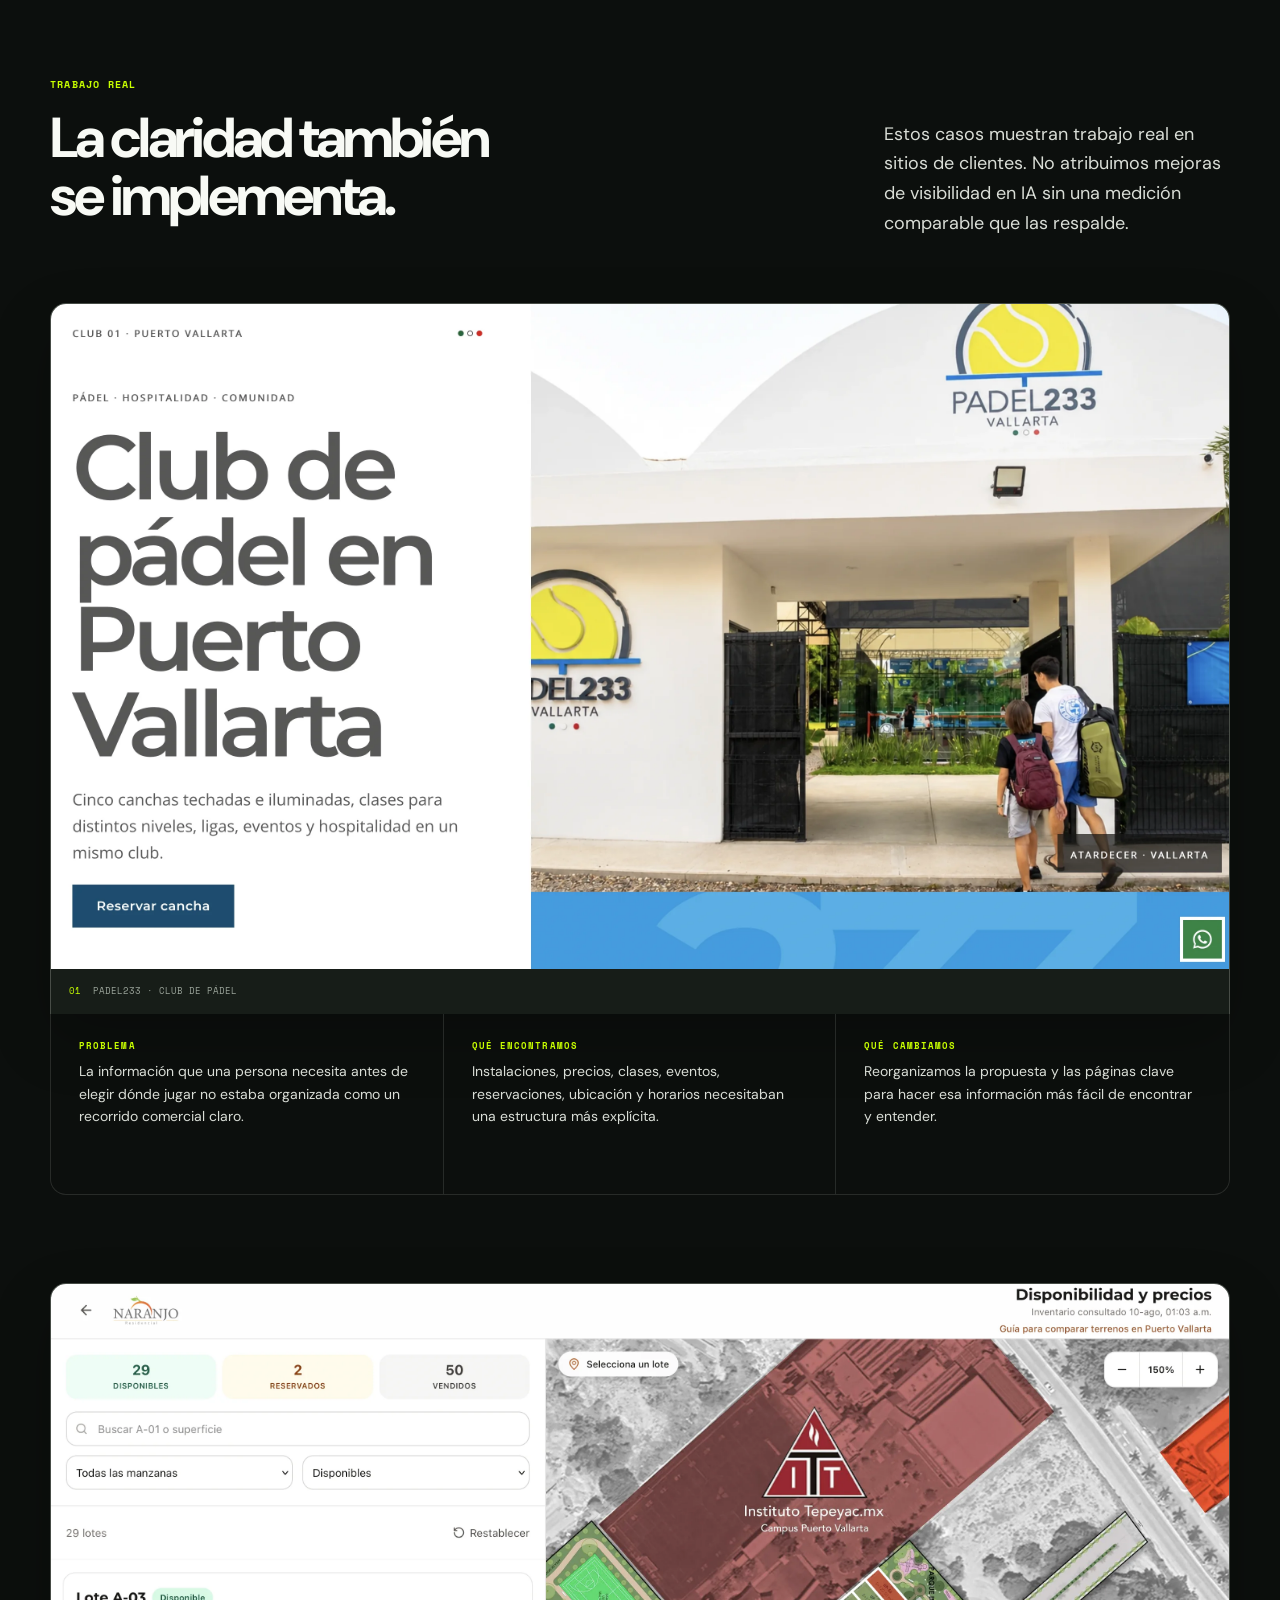
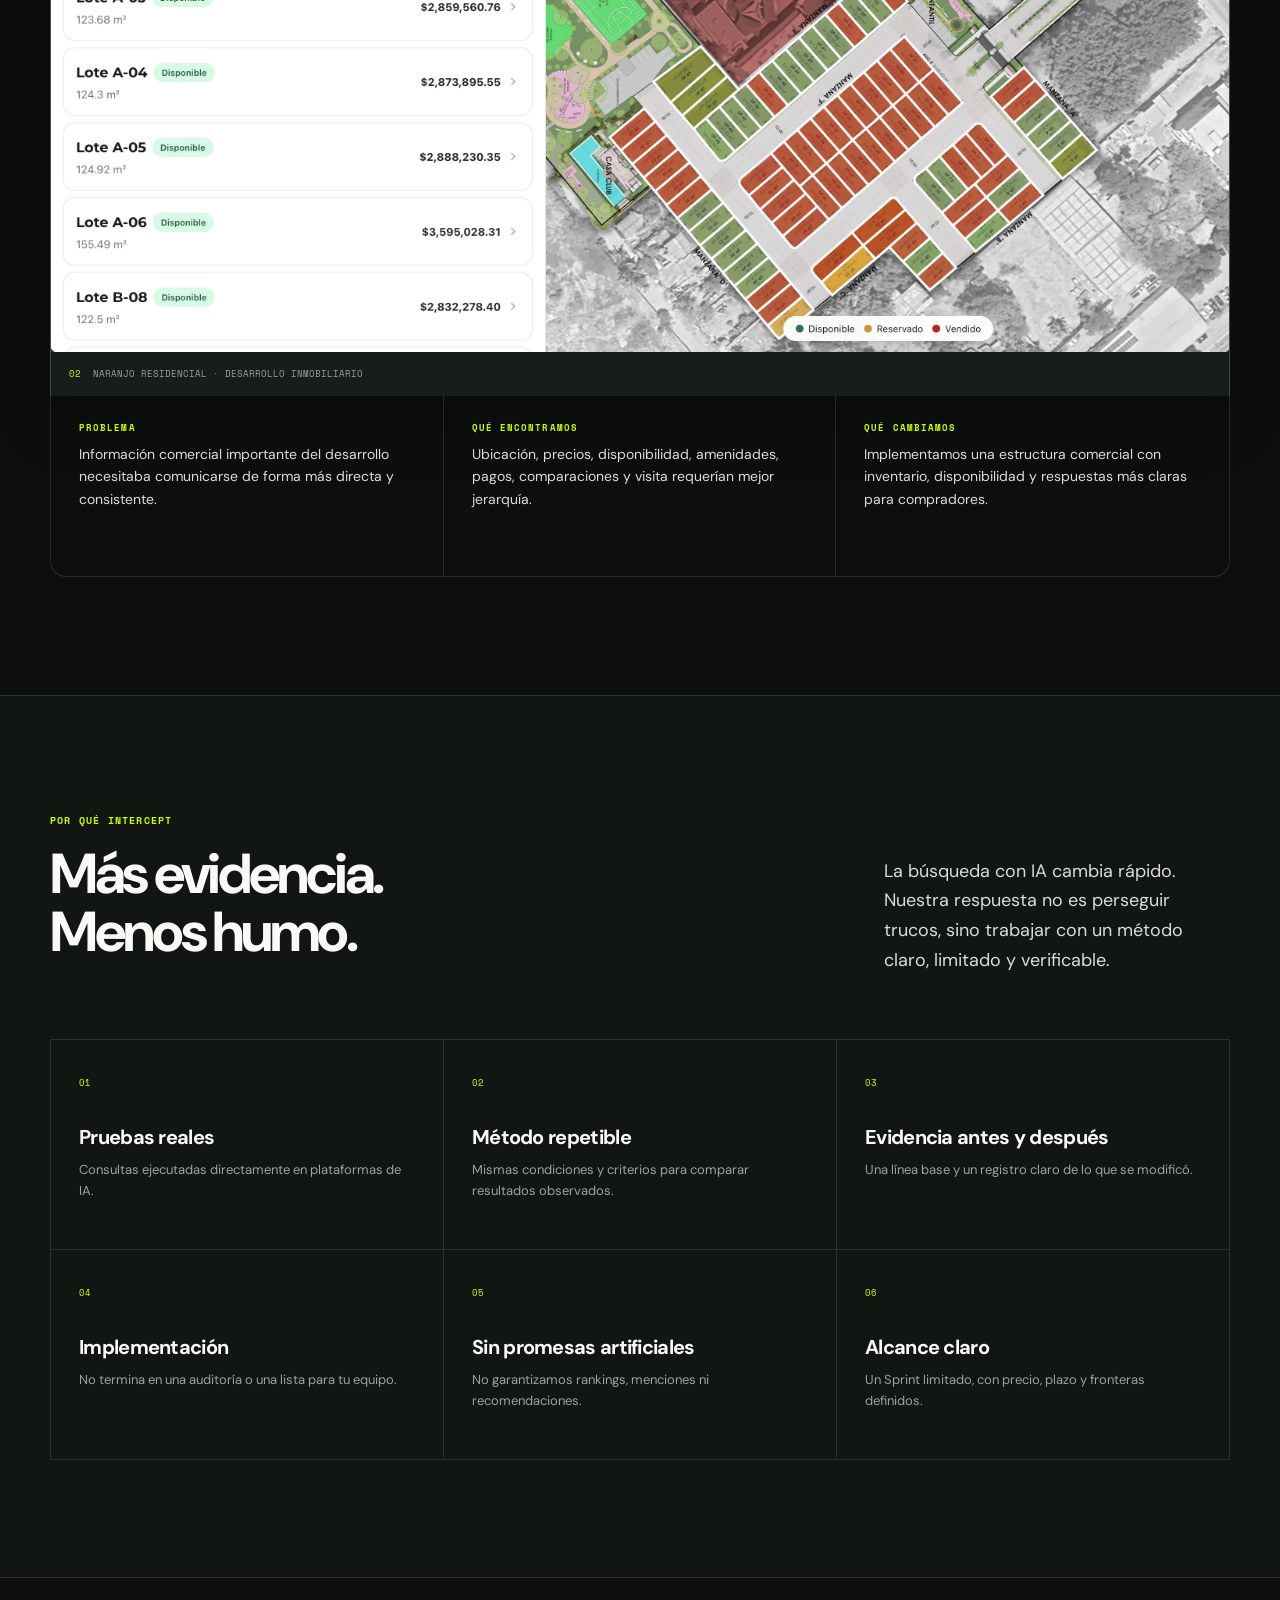
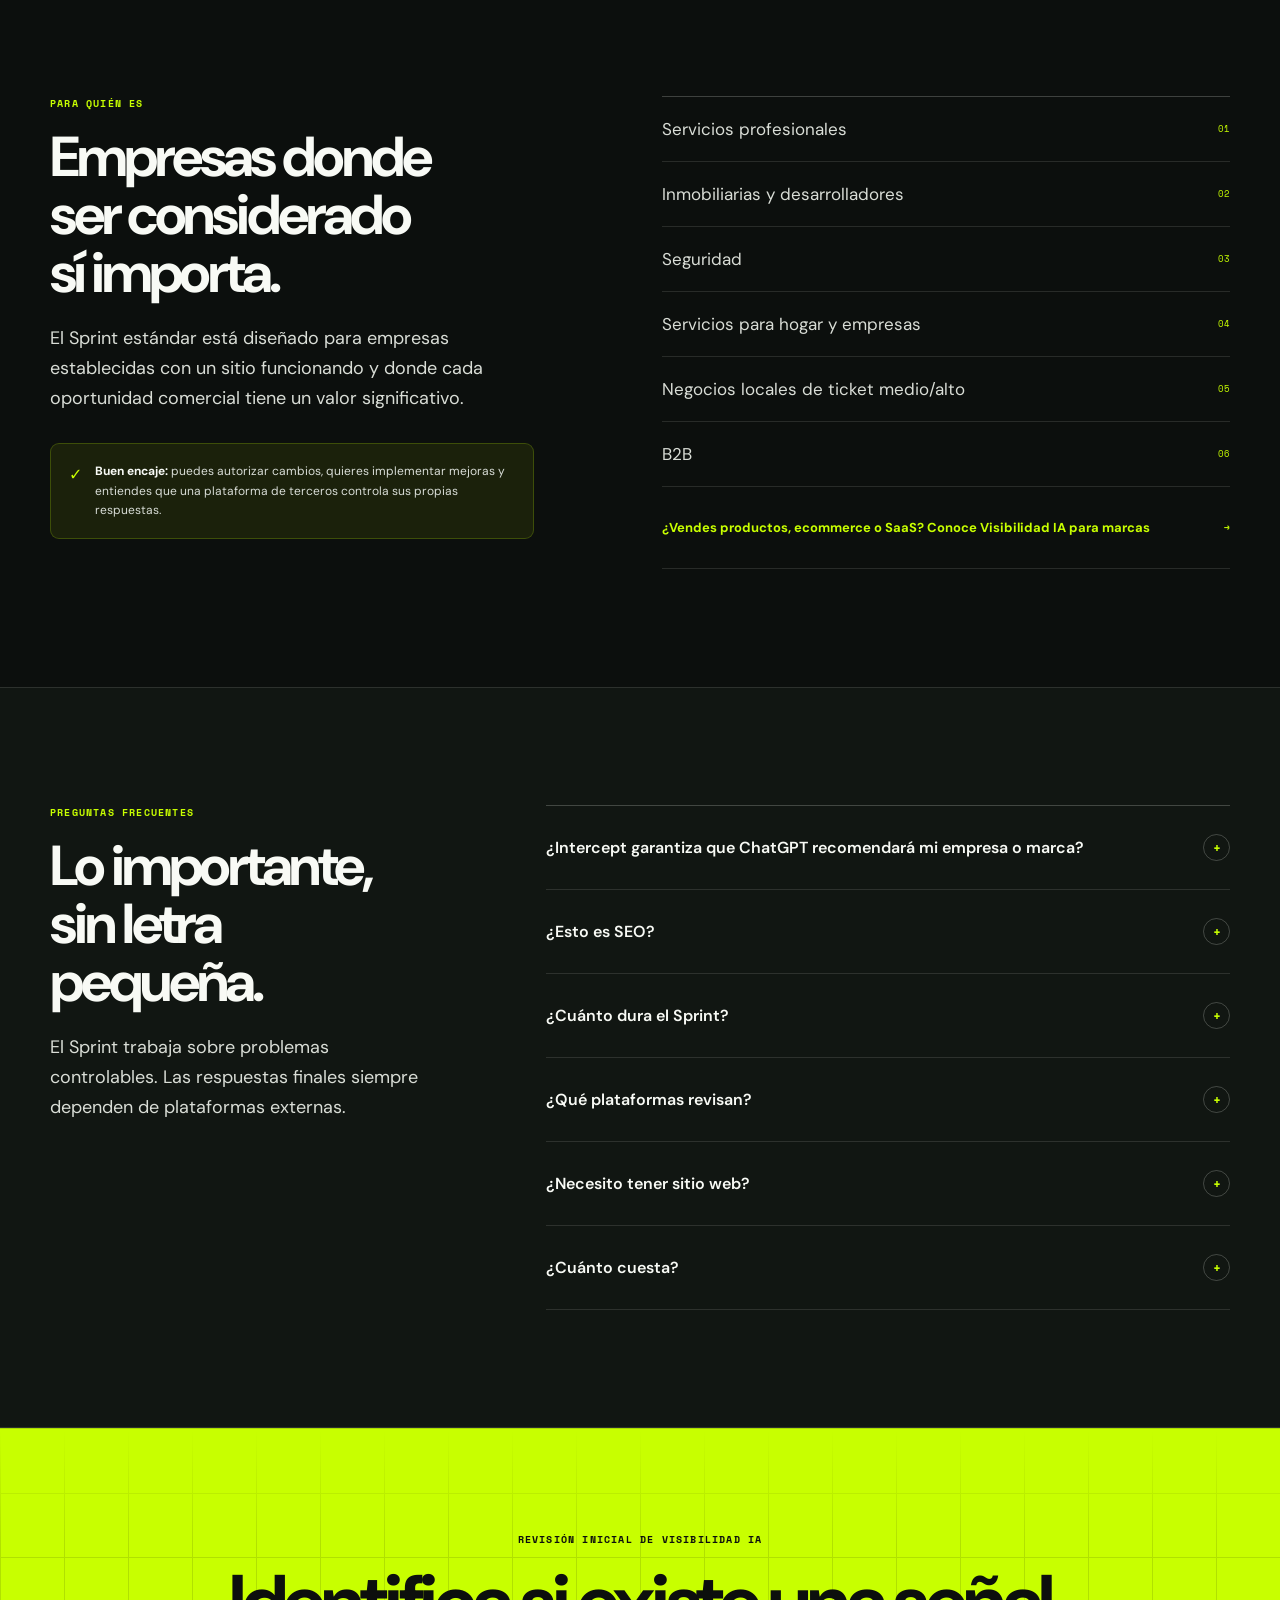
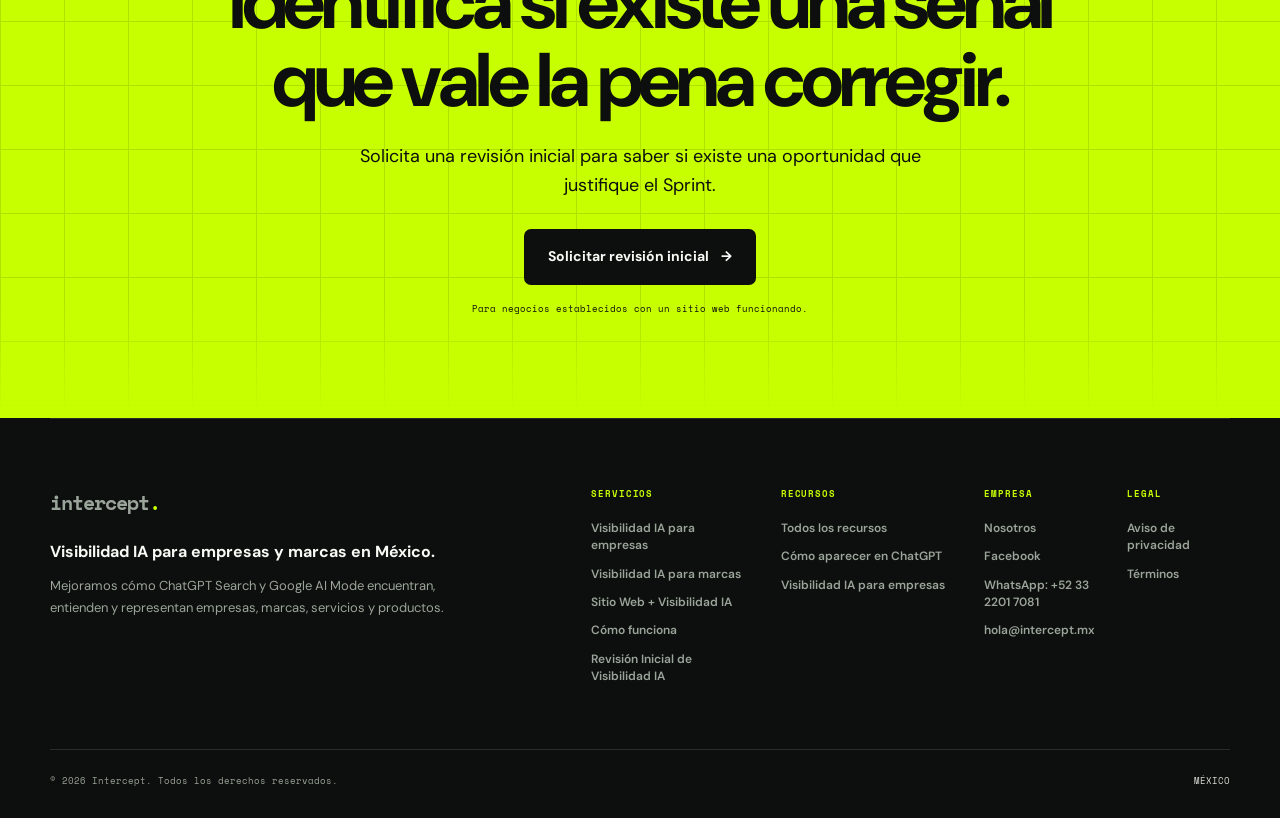
==== commit 2f5dfc2c: "Standardize site URLs on www host" ====
--- a/index.html
+++ b/index.html
@@ -18,16 +18,16 @@
   <meta property="og:locale" content="es_MX">
   <meta property="og:title" content="Visibilidad IA para empresas y marcas | Intercept">
   <meta property="og:description" content="Mejoramos la información, el sitio y las señales que ayudan a la IA a encontrar y entender tu empresa o marca.">
-  <meta property="og:url" content="https://intercept.mx/">
-  <meta property="og:image" content="https://intercept.mx/assets/og-intercept.png">
+  <meta property="og:url" content="https://www.intercept.mx/">
+  <meta property="og:image" content="https://www.intercept.mx/assets/og-intercept.png">
   <meta property="og:image:width" content="1200">
   <meta property="og:image:height" content="630">
   <meta property="og:image:alt" content="Intercept: mejora cómo la IA entiende y presenta tu empresa">
   <meta name="twitter:card" content="summary_large_image">
   <meta name="twitter:title" content="Visibilidad IA para empresas y marcas | Intercept">
   <meta name="twitter:description" content="Mejoramos la información, el sitio y las señales que ayudan a la IA a encontrar y entender tu empresa o marca.">
-  <meta name="twitter:image" content="https://intercept.mx/assets/og-intercept.png">
-  <link rel="canonical" href="https://intercept.mx/">
+  <meta name="twitter:image" content="https://www.intercept.mx/assets/og-intercept.png">
+  <link rel="canonical" href="https://www.intercept.mx/">
   <link rel="preconnect" href="https://fonts.googleapis.com">
   <link rel="preconnect" href="https://fonts.gstatic.com" crossorigin>
   <link href="https://fonts.googleapis.com/css2?family=DM+Sans:opsz,wght@9..40,400;9..40,500;9..40,600;9..40,700&amp;family=Space+Mono:wght@400;700&amp;display=swap" rel="stylesheet">
@@ -41,26 +41,26 @@
     "@graph": [
       {
         "@type": "Organization",
-        "@id": "https://intercept.mx/#organization",
+        "@id": "https://www.intercept.mx/#organization",
         "name": "Intercept",
-        "url": "https://intercept.mx/",
+        "url": "https://www.intercept.mx/",
         "description": "Empresa enfocada en visibilidad IA para empresas, marcas, servicios y productos en México.",
         "telephone": "+52 33 2201 7081",
         "areaServed": { "@type": "Country", "name": "México" }
       },
       {
         "@type": "WebSite",
-        "@id": "https://intercept.mx/#website",
-        "url": "https://intercept.mx/",
+        "@id": "https://www.intercept.mx/#website",
+        "url": "https://www.intercept.mx/",
         "name": "Intercept",
-        "publisher": { "@id": "https://intercept.mx/#organization" },
+        "publisher": { "@id": "https://www.intercept.mx/#organization" },
         "inLanguage": "es-MX"
       },
       {
         "@type": "Service",
         "name": "Sprint de Visibilidad IA",
         "serviceType": "Implementación de mejoras de visibilidad en búsqueda con IA",
-        "provider": { "@id": "https://intercept.mx/#organization" },
+        "provider": { "@id": "https://www.intercept.mx/#organization" },
         "areaServed": { "@type": "Country", "name": "México" },
         "offers": { "@type": "Offer", "price": "12900", "priceCurrency": "MXN" }
       }
@@ -384,7 +384,7 @@
       <div class="global-footer__nav">
         <nav class="global-footer__group" aria-label="Servicios"><p>Servicios</p><a href="/visibilidad-ia/">Visibilidad IA para empresas</a><a href="/visibilidad-ia-para-marcas/">Visibilidad IA para marcas</a><a href="/sitio-web-visibilidad-ia/">Sitio Web + Visibilidad IA</a><a href="/como-funciona/">Cómo funciona</a><a href="/diagnostico-express/">Revisión Inicial de Visibilidad IA</a></nav>
         <nav class="global-footer__group" aria-label="Recursos"><p>Recursos</p><a href="/recursos/">Todos los recursos</a><a href="/recursos/como-aparecer-en-chatgpt/">Cómo aparecer en ChatGPT</a><a href="/recursos/visibilidad-ia-para-empresas/">Visibilidad IA para empresas</a></nav>
-        <nav class="global-footer__group" aria-label="Empresa"><p>Empresa</p><a href="/nosotros/">Nosotros</a><a href="https://wa.me/523322017081">Contacto</a></nav>
+        <nav class="global-footer__group" aria-label="Empresa"><p>Empresa</p><a href="/nosotros/">Nosotros</a><a href="https://www.facebook.com/intercept.mx" target="_blank" rel="noopener noreferrer">Facebook</a><a href="https://wa.me/523322017081" target="_blank" rel="noopener noreferrer">WhatsApp: +52 33 2201 7081</a><a href="mailto:hola@intercept.mx">hola@intercept.mx</a></nav>
         <nav class="global-footer__group" aria-label="Legal"><p>Legal</p><a href="/aviso-de-privacidad/">Aviso de privacidad</a><a href="/terminos/">Términos</a></nav>
       </div>
     </div>
